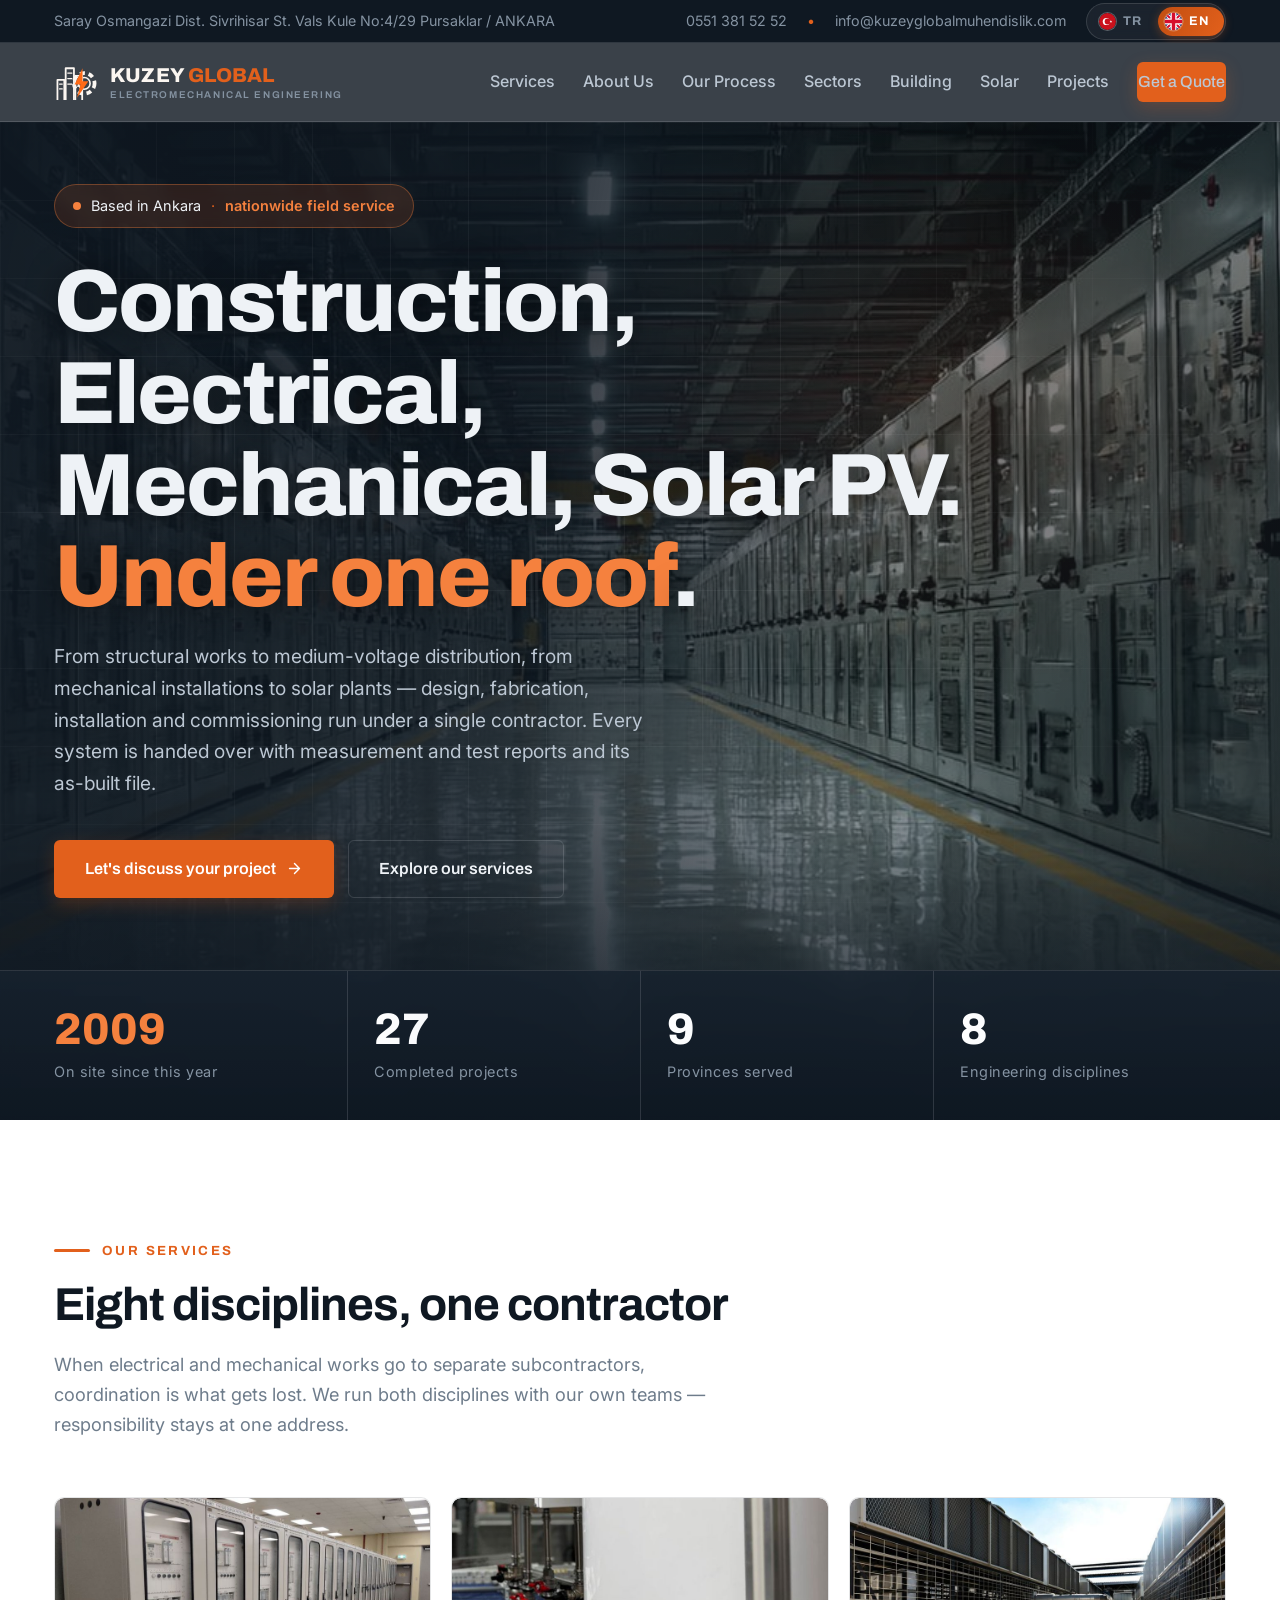
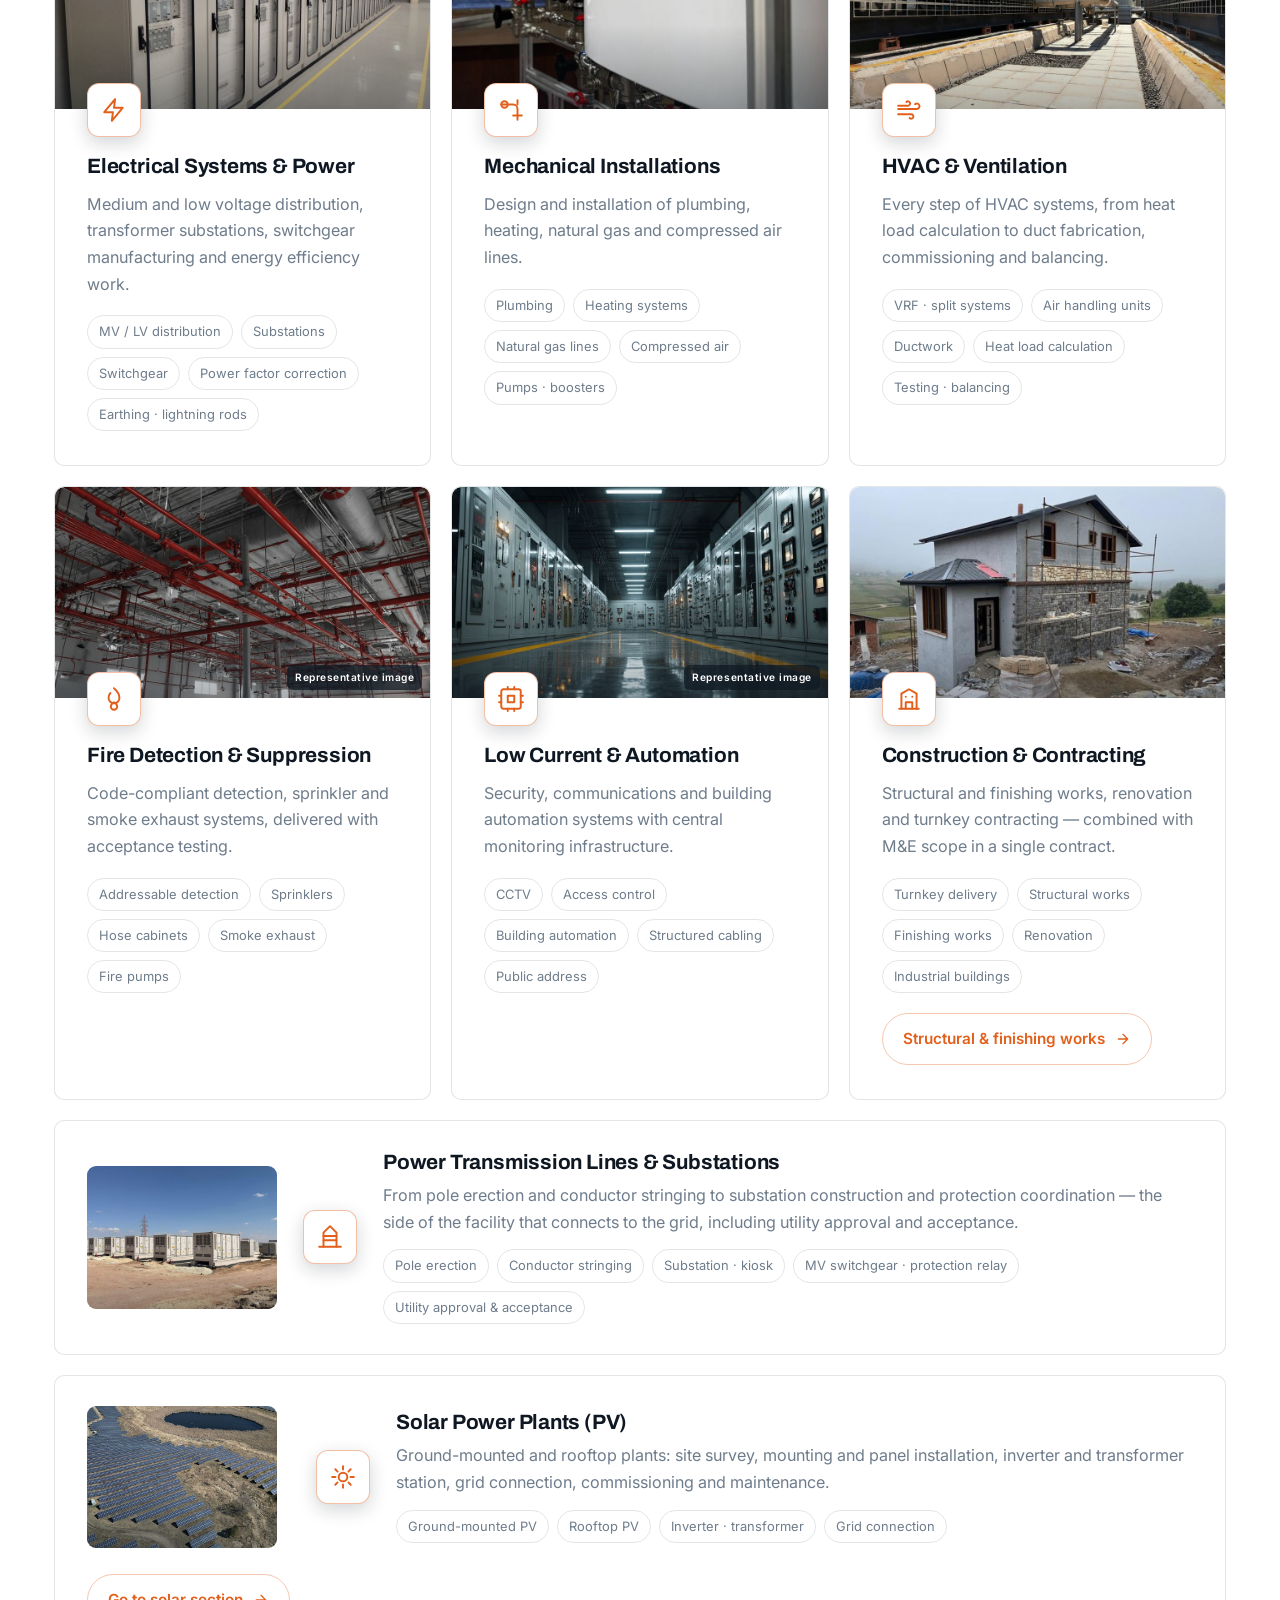
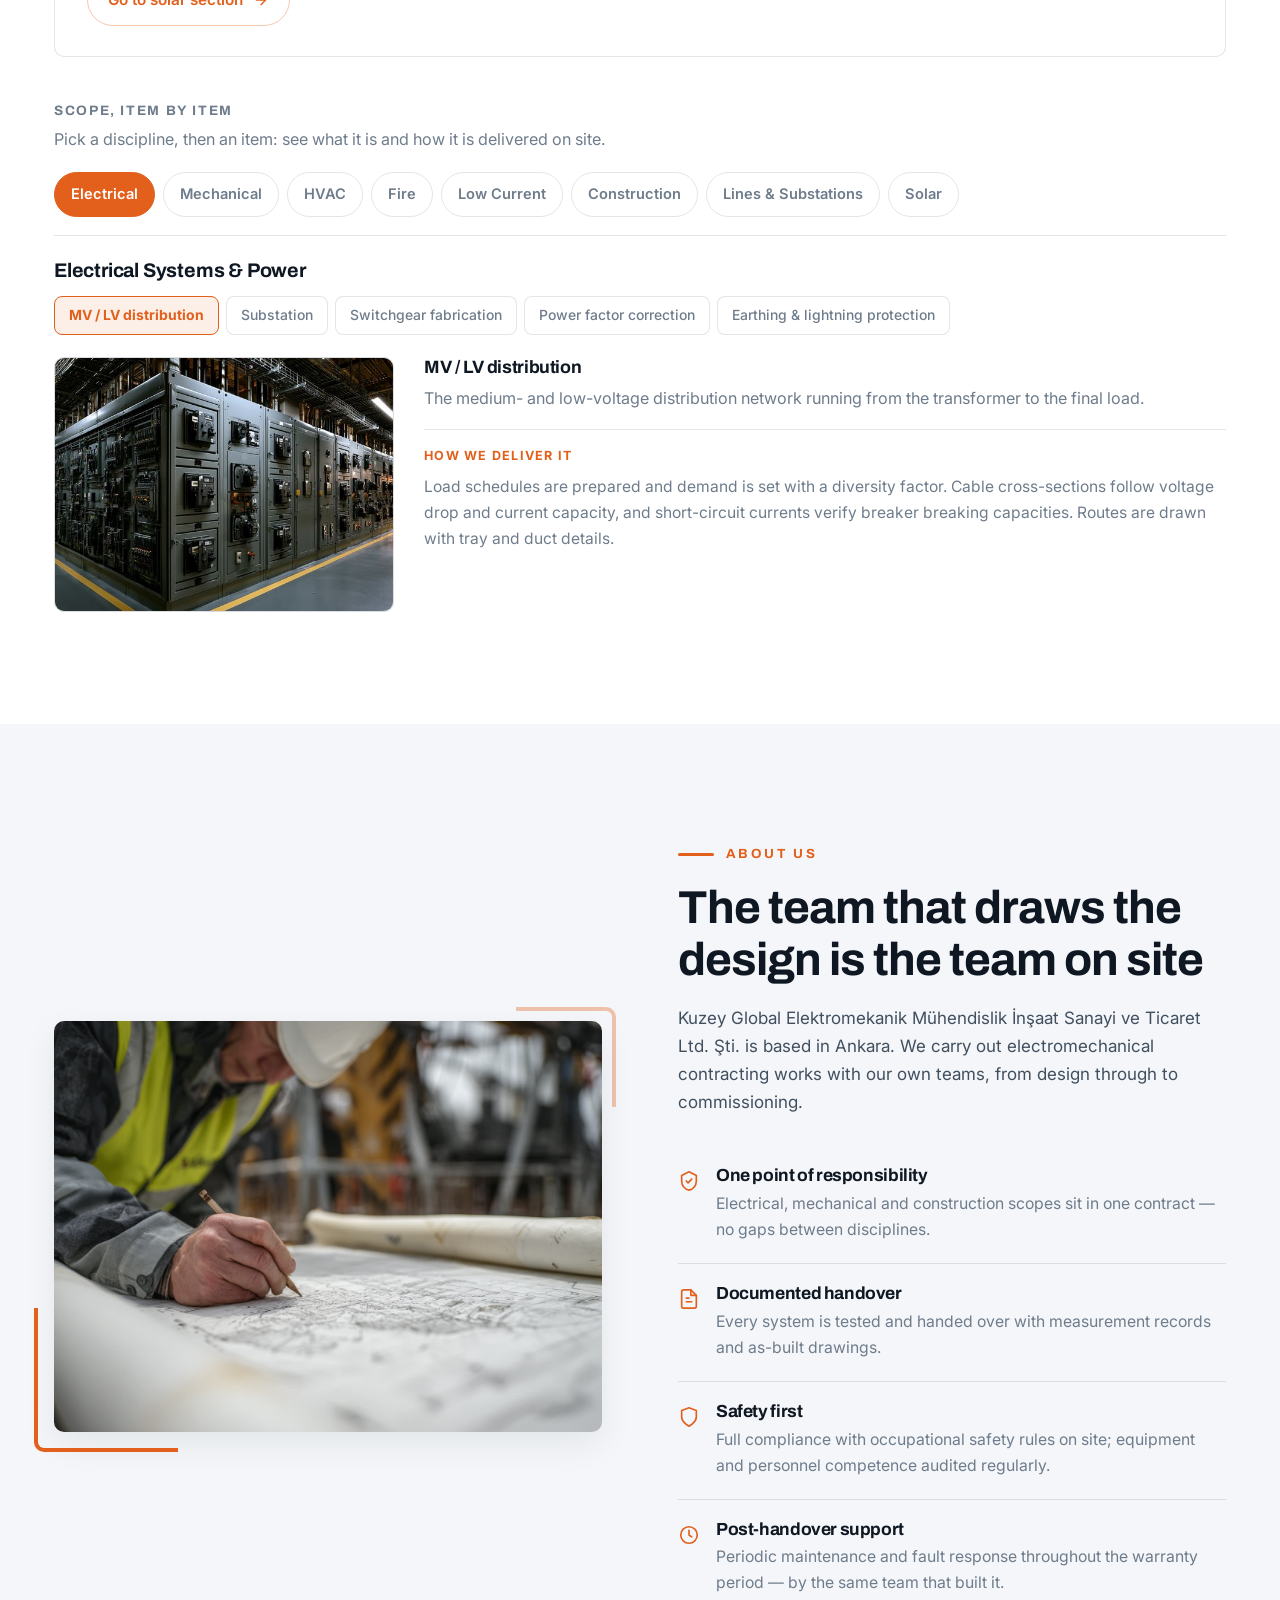
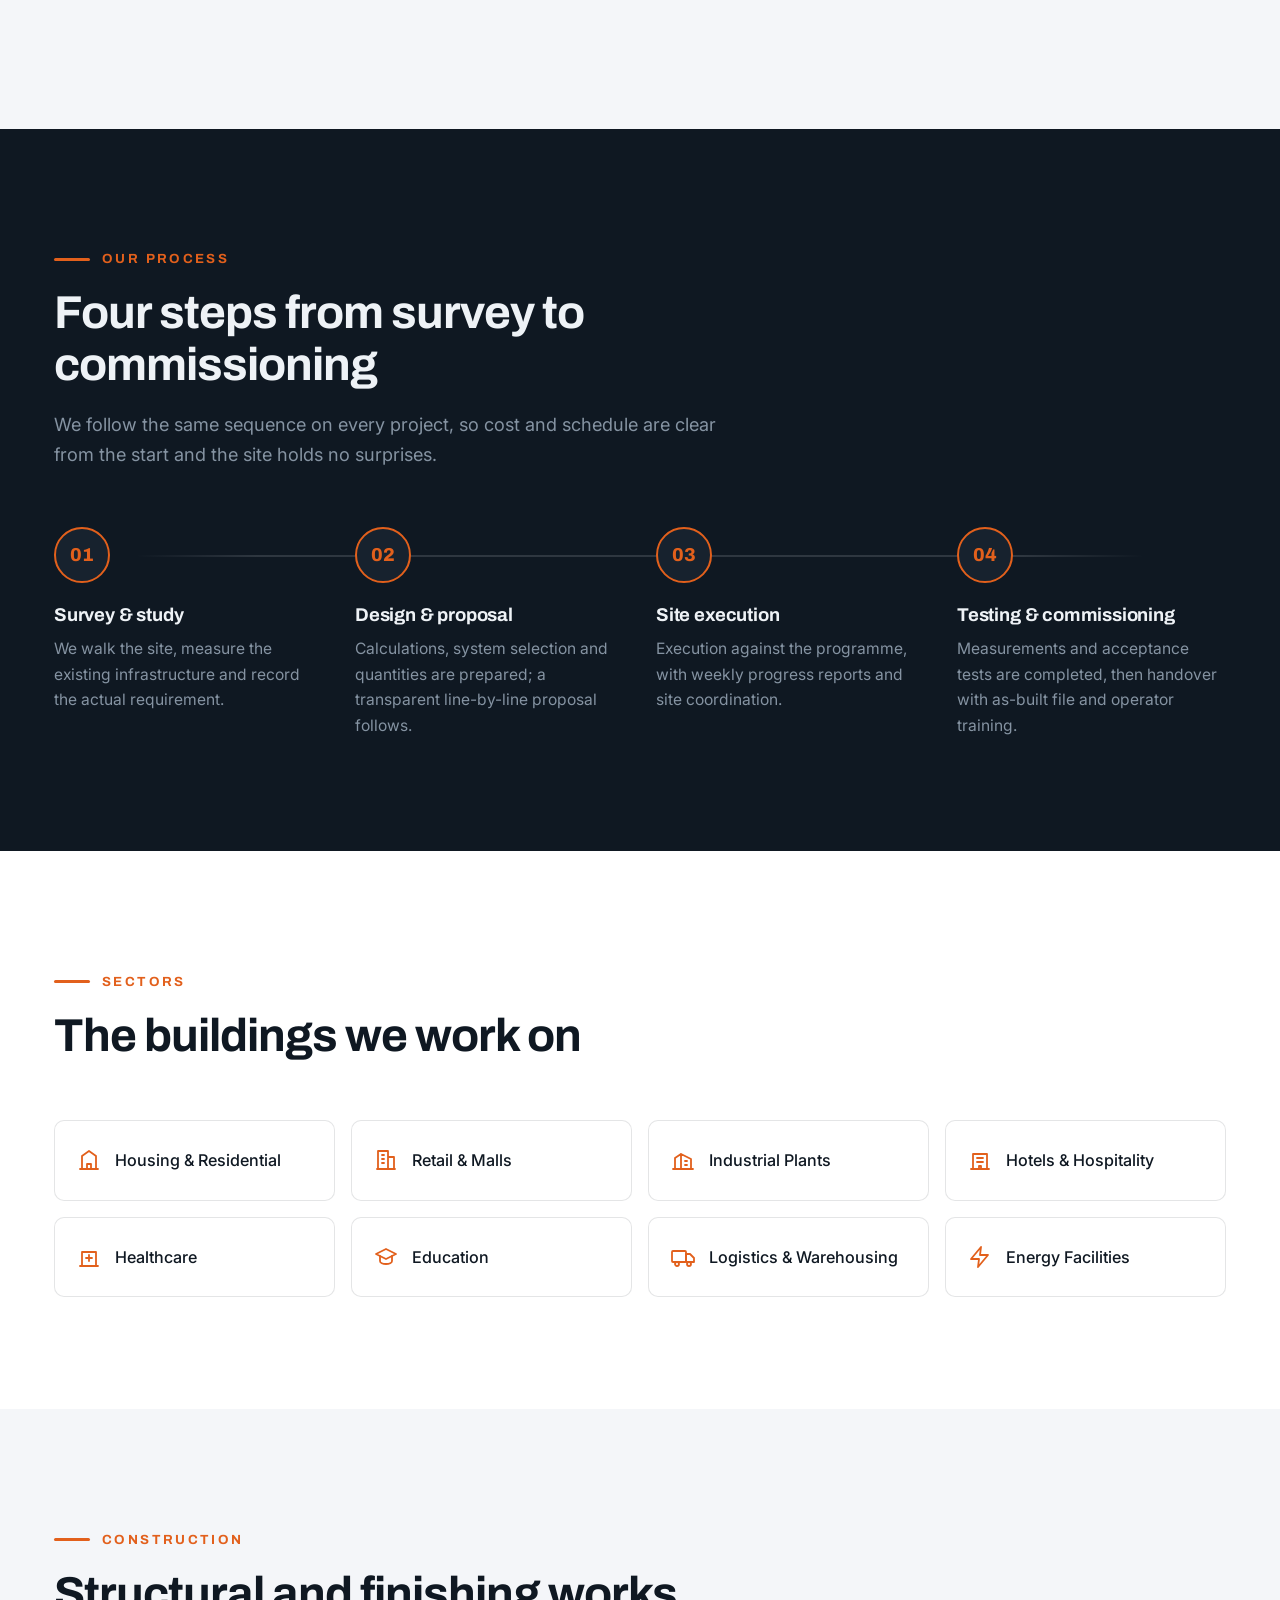
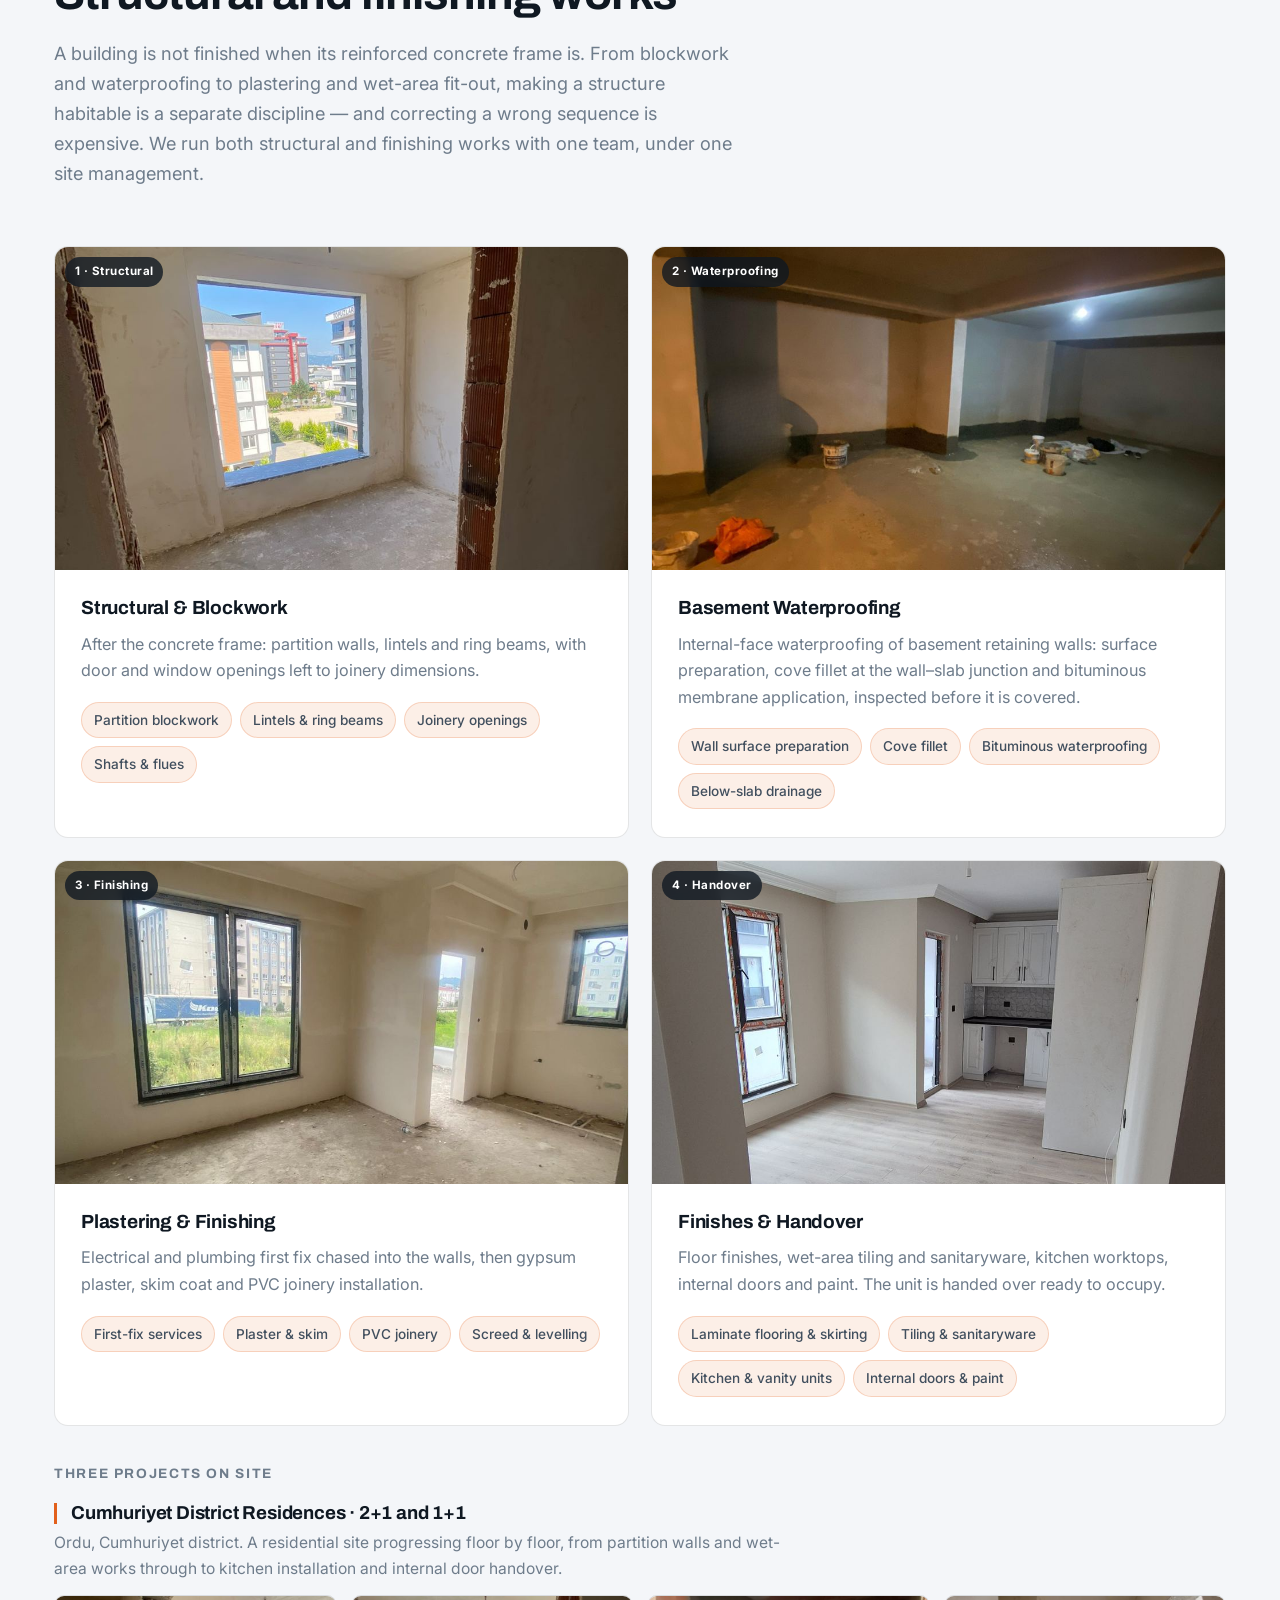
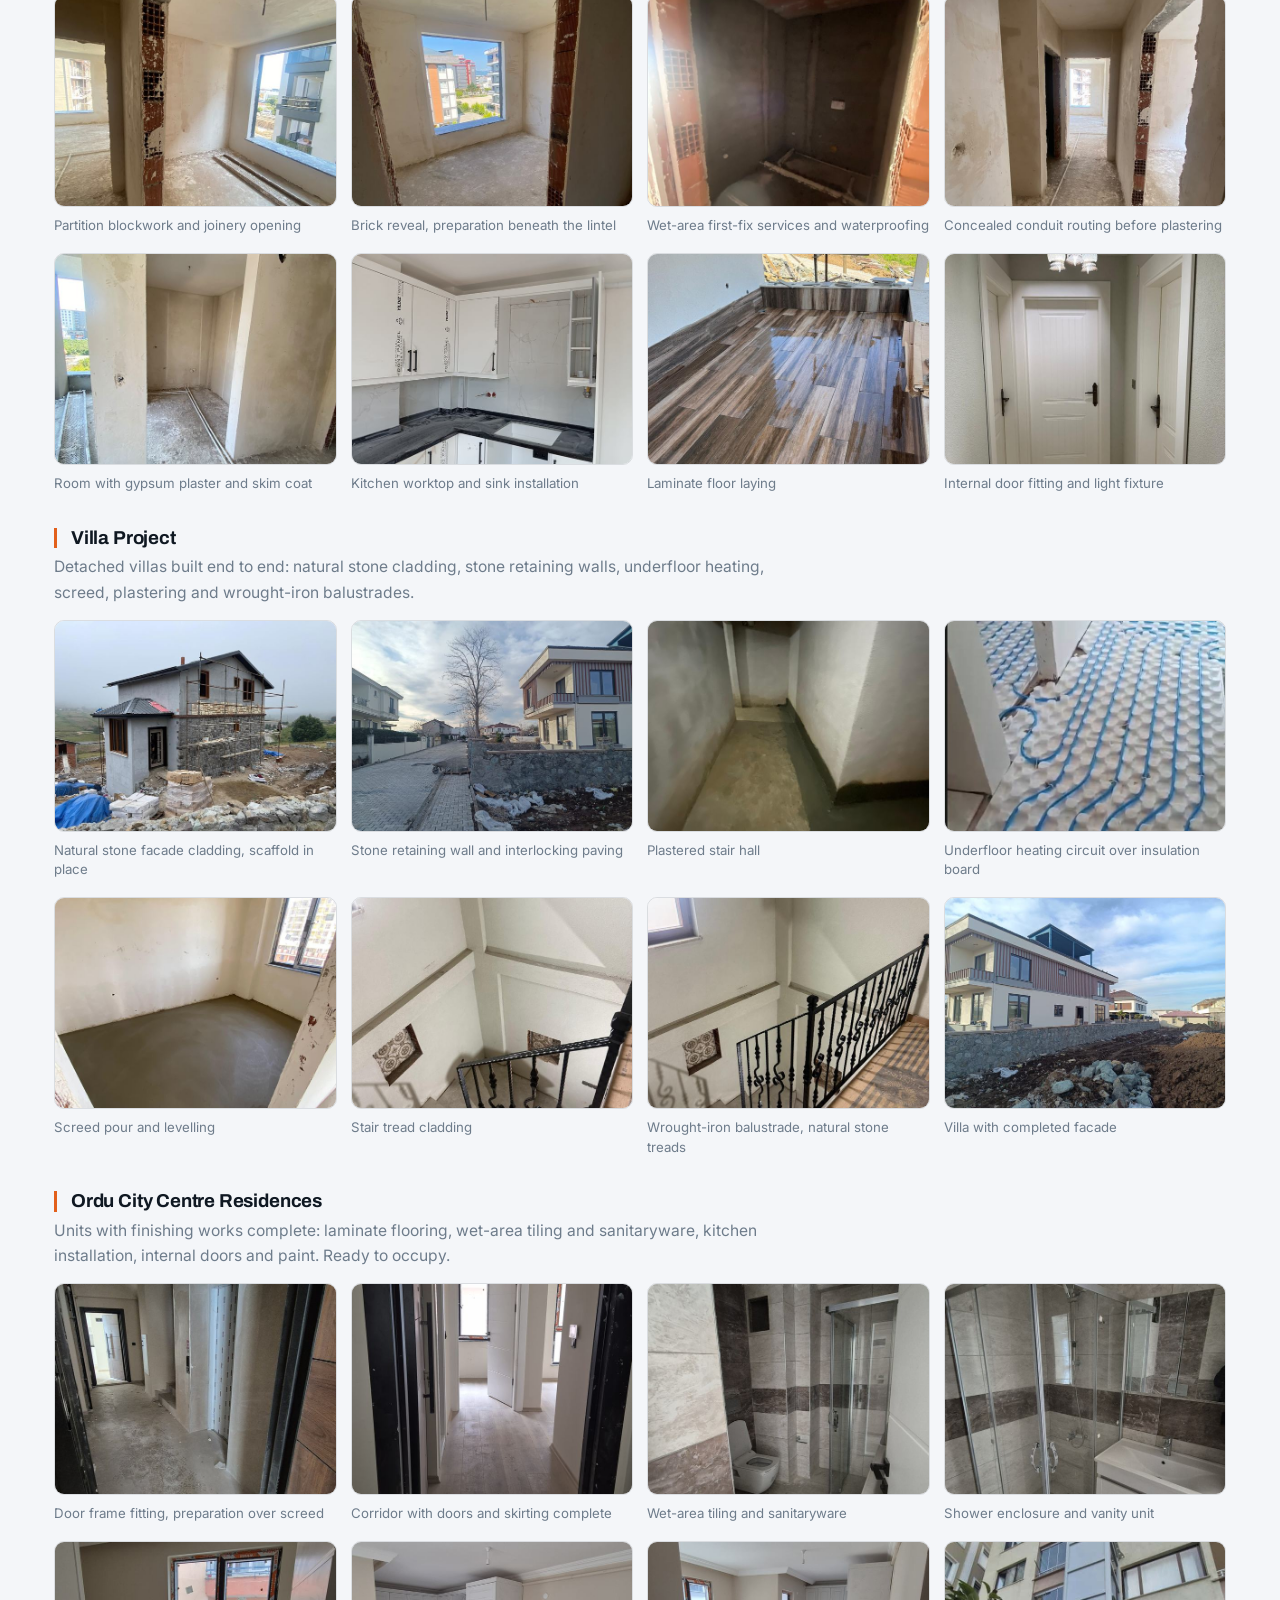
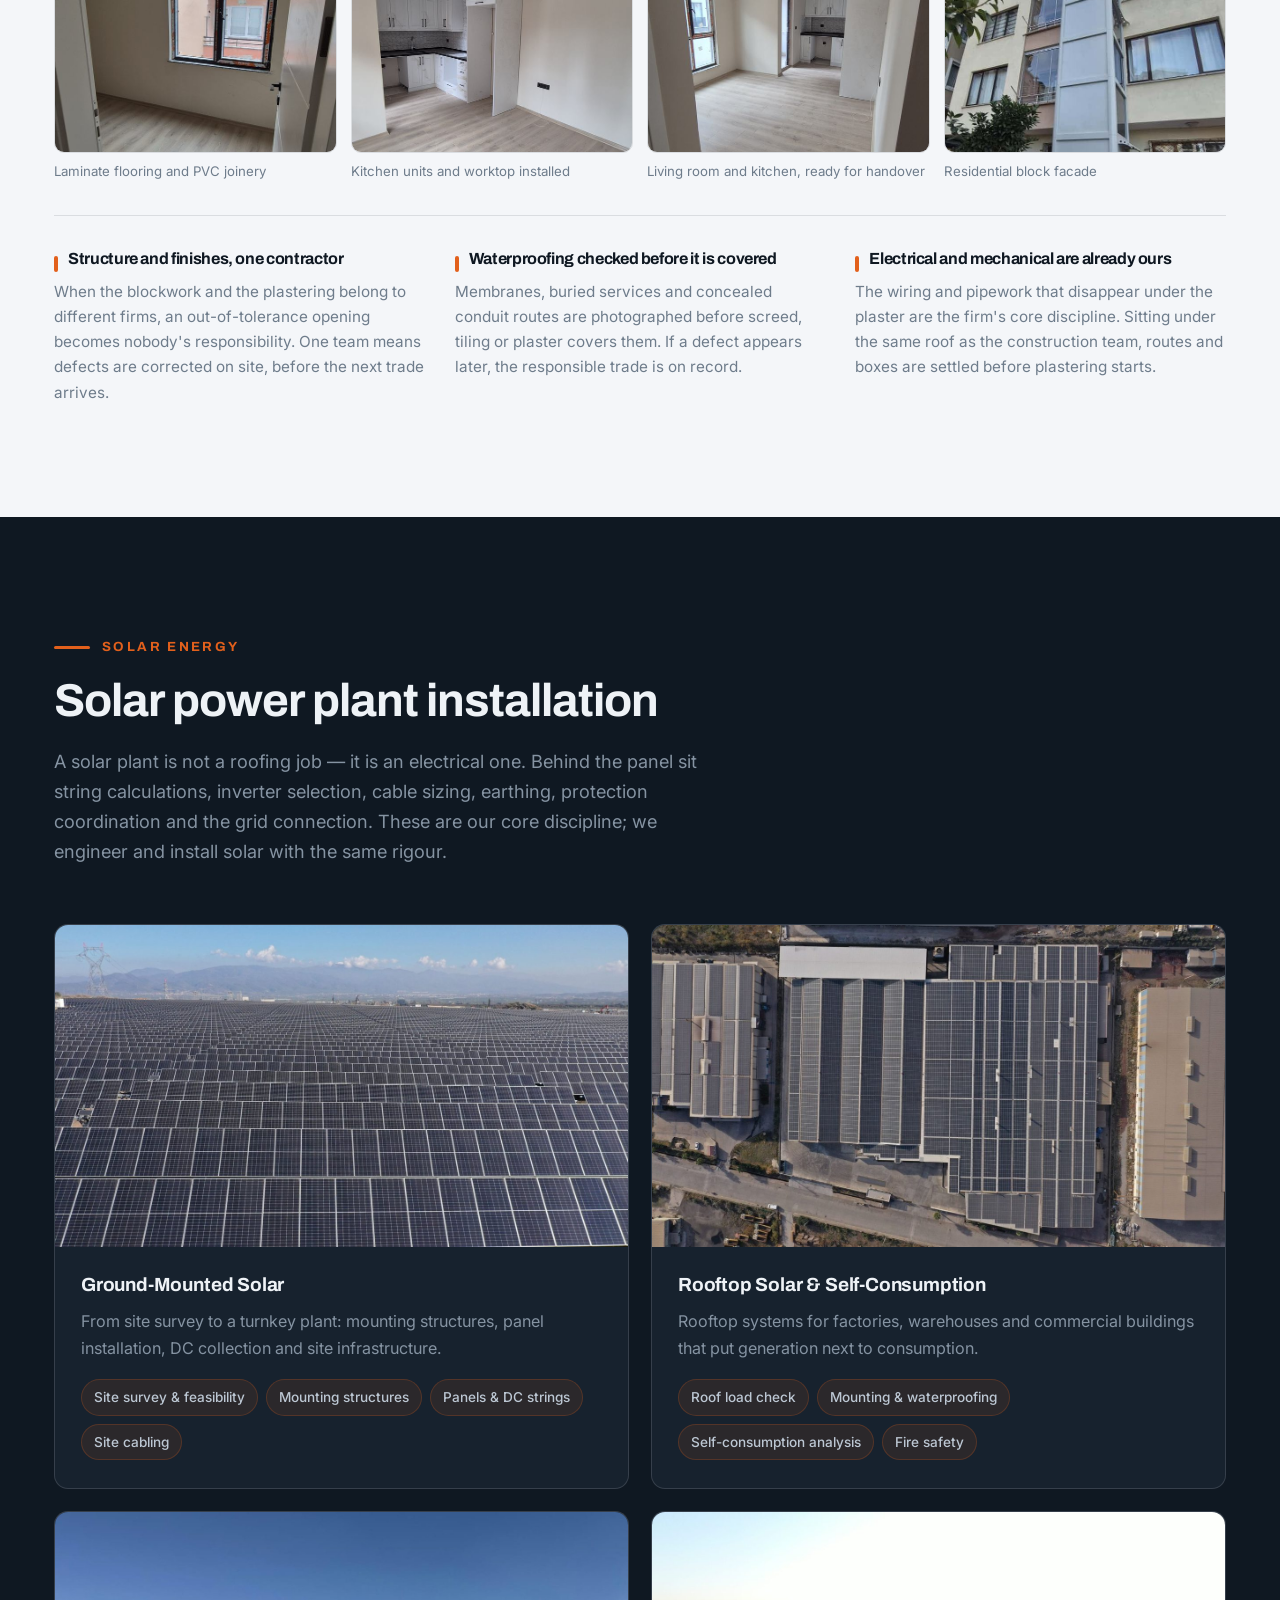
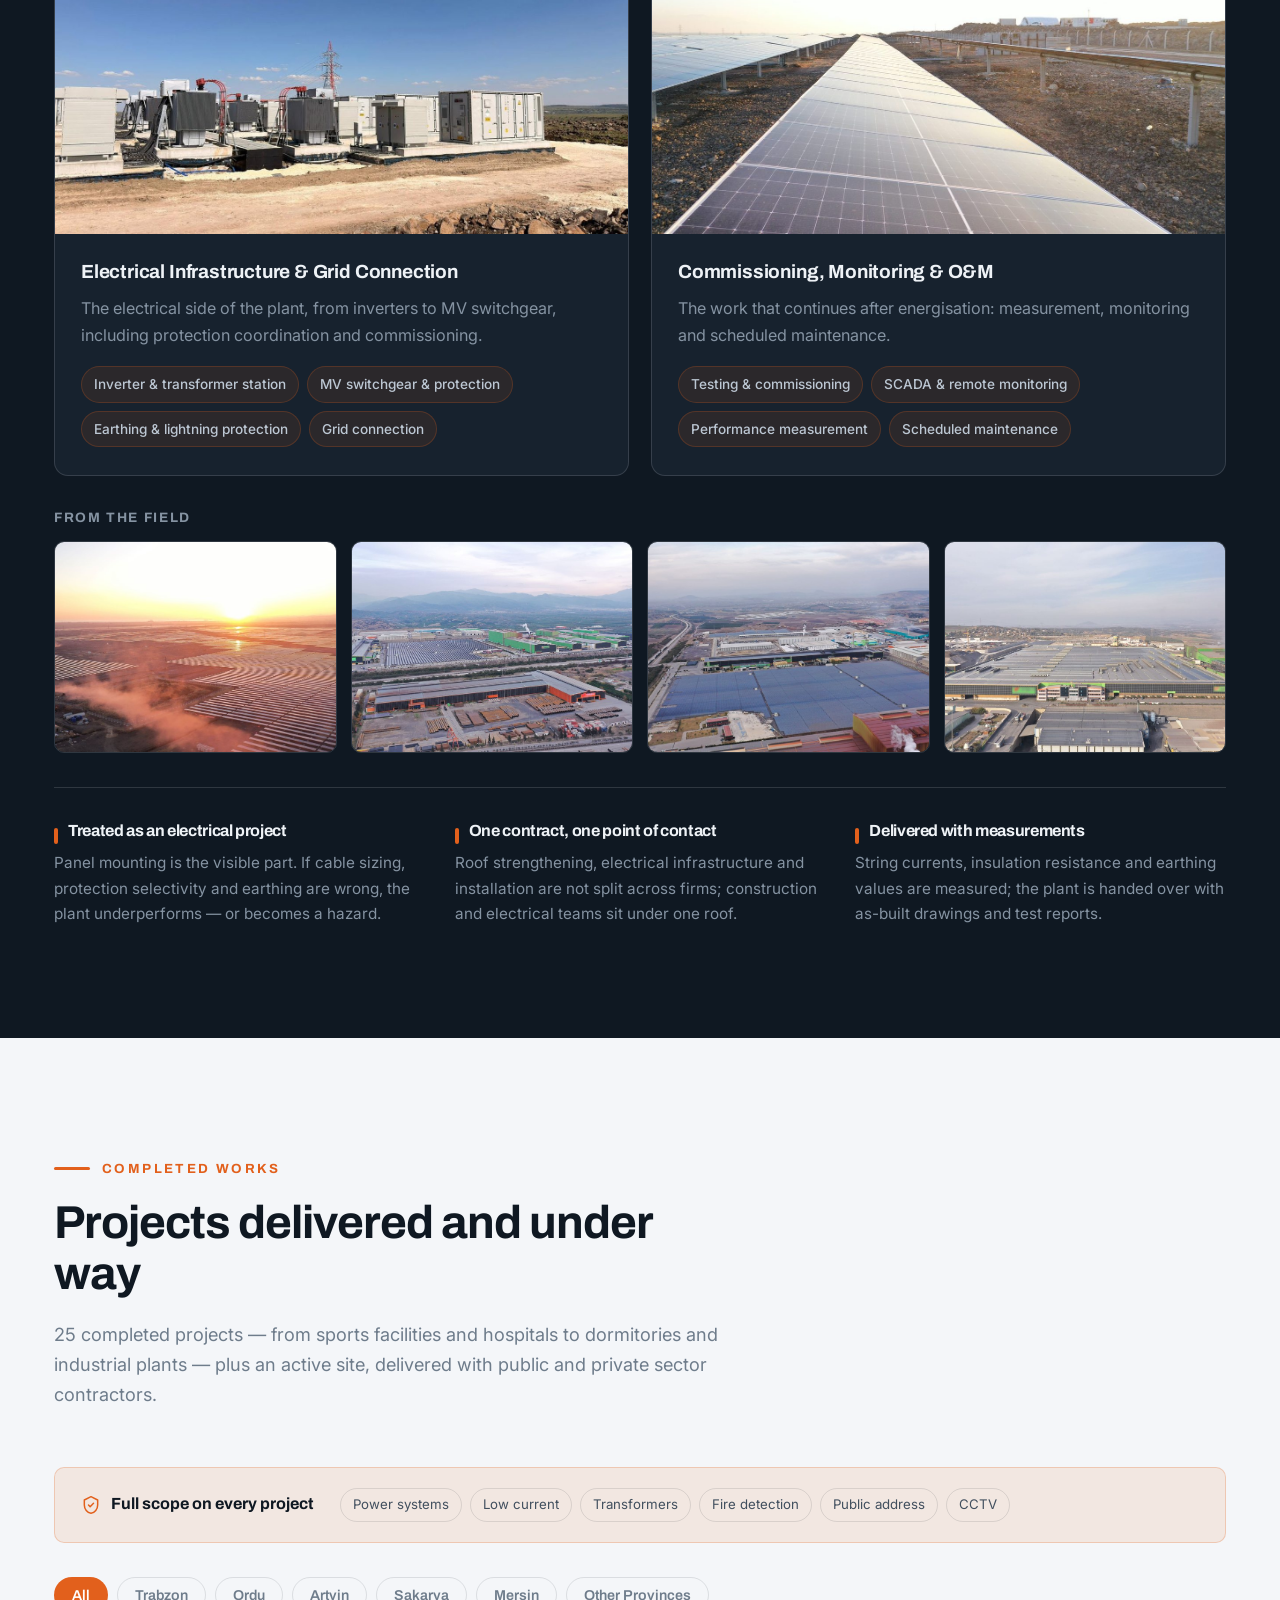
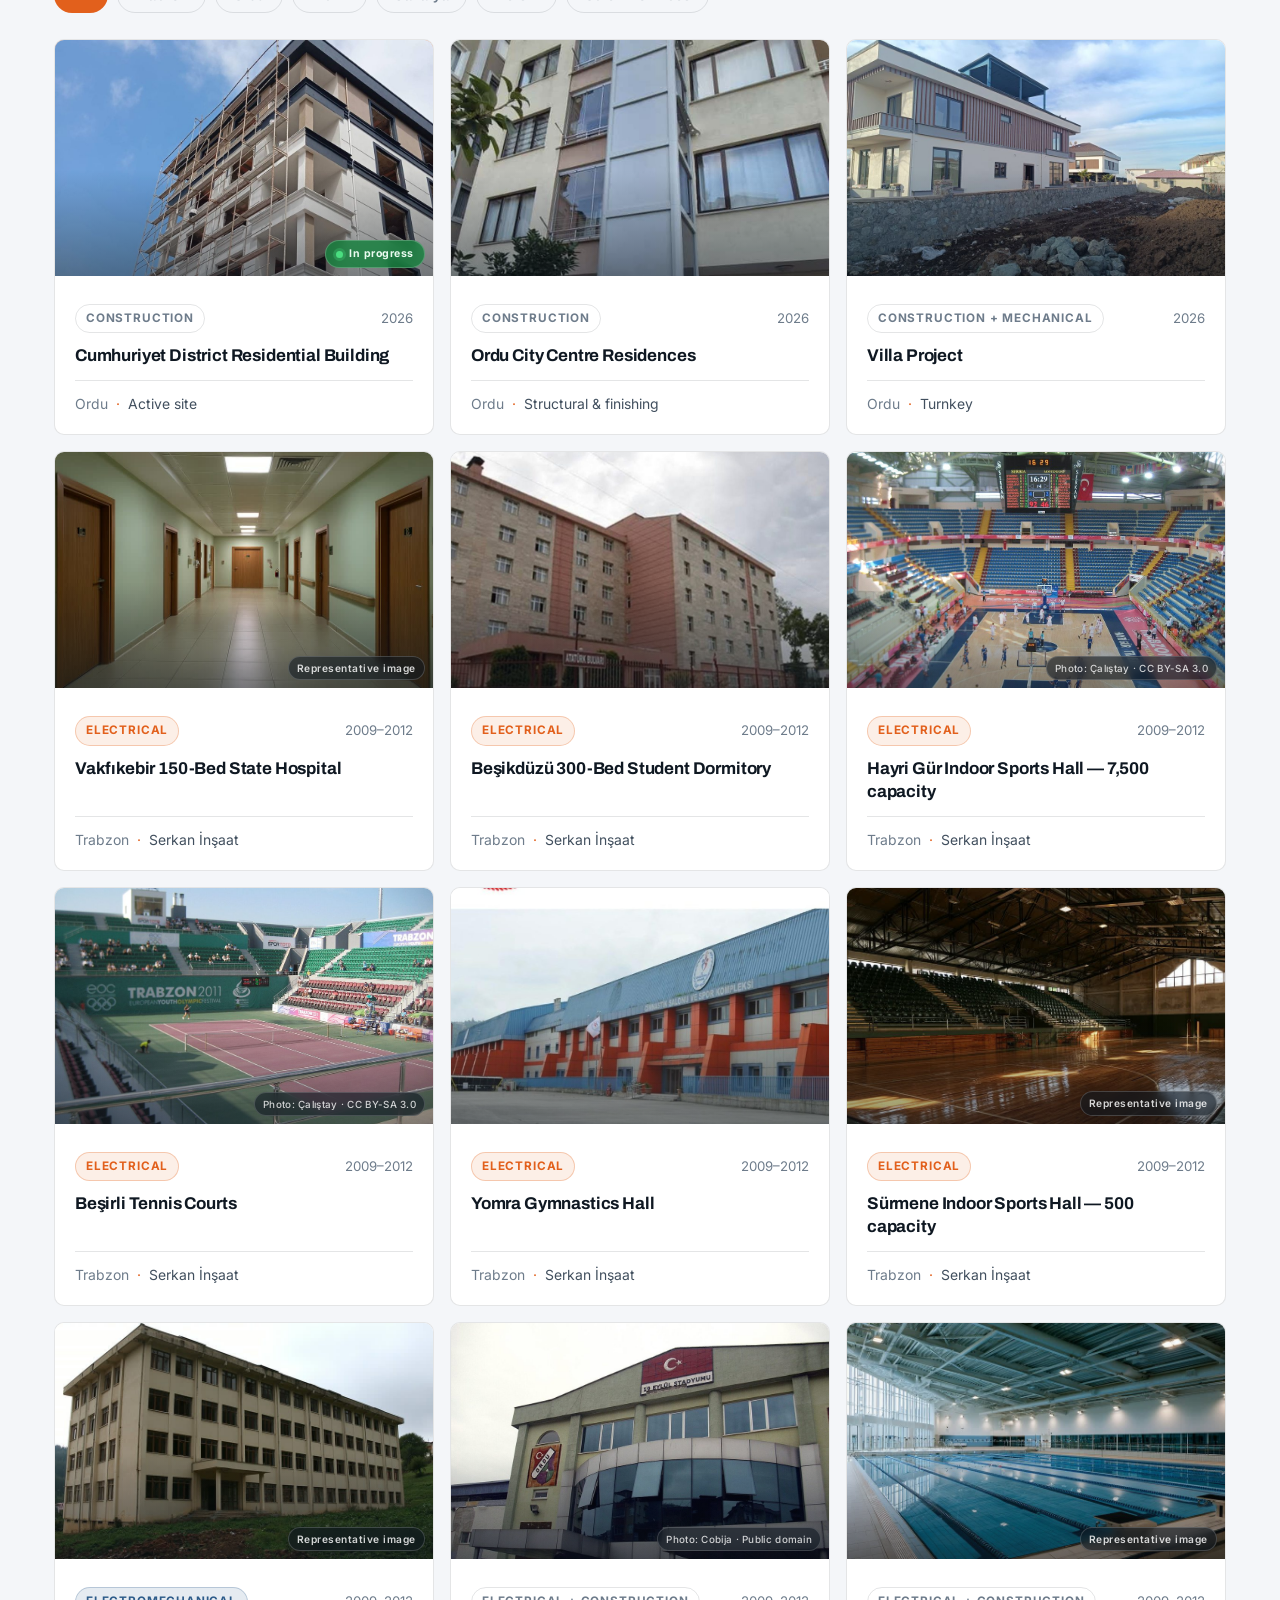
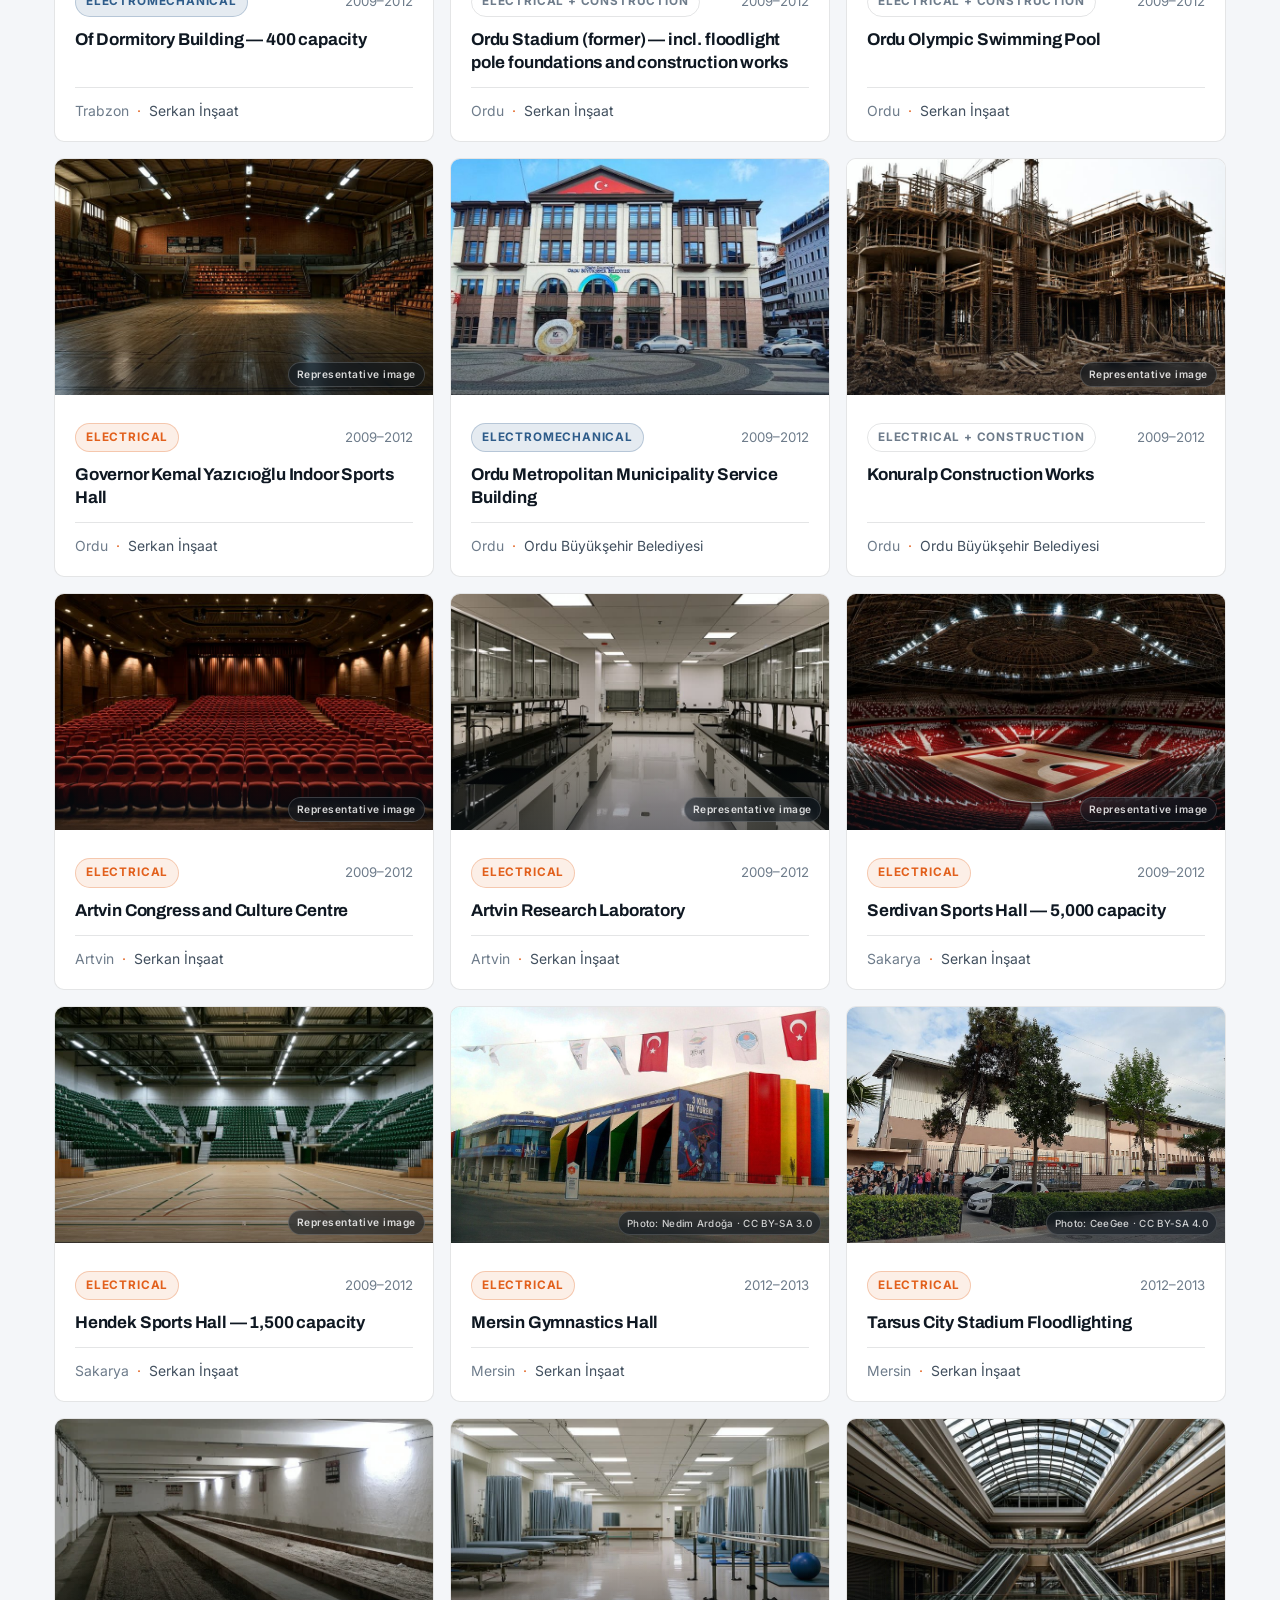
==== index.html @ 7e8cb368 "Yayin guncellemesi: 39 kalemin 39'u kendi gorseline kavustu (10 kare Midjourney'den)" ====
<!DOCTYPE html>
<html lang="tr">
<head>
<meta charset="UTF-8">
<meta name="viewport" content="width=device-width, initial-scale=1">
<title>Kuzey Global Elektromekanik Mühendislik | Ankara Elektrik, Mekanik, İnşaat ve GES</title>
<meta name="description" content="Ankara merkezli elektromekanik taahhüt: elektrik tesisatı, mekanik tesisat, iklimlendirme (HVAC), yangın algılama ve söndürme, zayıf akım otomasyonu, güneş enerji santrali (GES) ve inşaat işleri. Projeden devreye almaya tek elden çözüm.">
<meta name="keywords" content="elektromekanik taahhüt, elektrik tesisatı Ankara, mekanik tesisat, HVAC, iklimlendirme, yangın algılama, sprinkler, zayıf akım, bina otomasyonu, trafo merkezi, pano imalatı, inşaat taahhüt, GES, güneş enerji santrali, çatı GES, solar enerji, Pursaklar">
<meta name="author" content="Kuzey Global Elektromekanik Mühendislik İnşaat San. ve Tic. Ltd. Şti.">
<meta name="robots" content="index, follow, max-image-preview:large">
<meta name="theme-color" content="#FF6A16">
<link rel="canonical" href="https://www.kuzeyglobalmuhendislik.com/">

<!-- Sosyal medyada paylasilinca gorunecek onizleme (WhatsApp, LinkedIn, Facebook) -->
<meta property="og:type" content="website">
<meta property="og:locale" content="tr_TR">
<meta property="og:locale:alternate" content="en_US">
<meta property="og:site_name" content="Kuzey Global Elektromekanik Mühendislik">
<meta property="og:url" content="https://www.kuzeyglobalmuhendislik.com/">
<meta property="og:title" content="Kuzey Global Elektromekanik Mühendislik | Ankara">
<meta property="og:description" content="Elektrik, mekanik tesisat, iklimlendirme, yangın, otomasyon ve güneş enerji santrali işlerini tek elden projelendirip sahada uçtan uca uyguluyoruz. Ankara merkezli, Türkiye geneli saha hizmeti.">
<meta property="og:image" content="https://www.kuzeyglobalmuhendislik.com/assets/gorseller/vitrin-pano.jpg">
<meta property="og:image:width" content="1200">
<meta property="og:image:height" content="675">
<meta property="og:image:alt" content="Kuzey Global — elektrik dağıtım ve koruma panoları">

<meta name="twitter:card" content="summary_large_image">
<meta name="twitter:title" content="Kuzey Global Elektromekanik Mühendislik | Ankara">
<meta name="twitter:description" content="Elektrik, mekanik tesisat, iklimlendirme, yangın, otomasyon ve GES işlerinde uçtan uca taahhüt. Ankara merkezli.">
<meta name="twitter:image" content="https://www.kuzeyglobalmuhendislik.com/assets/gorseller/vitrin-pano.jpg">

<link rel="icon" href="assets/favicon.svg" type="image/svg+xml">
<!-- SVG favicon okumayan tarayicilar ve paylasim onizlemeleri /favicon.ico ister -->
<link rel="icon" href="favicon.ico" sizes="any">
<link rel="apple-touch-icon" href="assets/apple-touch-icon.png">
<link rel="preconnect" href="https://fonts.googleapis.com">
<link rel="preconnect" href="https://fonts.gstatic.com" crossorigin>
<link href="https://fonts.googleapis.com/css2?family=Archivo:wght@500;600;700;800&family=Inter:wght@400;500;600&display=swap" rel="stylesheet">
<link rel="stylesheet" href="css/stil.css?s=18">

<!-- Yapisal veri: Google'a firmayi, adresi, hizmetleri makine okunur bicimde anlatir.
     Arama sonucunda zengin gorunum ve Haritalar eslesmesi icin gerekli. -->
<script type="application/ld+json">
{
  "@context": "https://schema.org",
  "@type": "GeneralContractor",
  "@id": "https://www.kuzeyglobalmuhendislik.com/#kurulus",
  "name": "Kuzey Global Elektromekanik Mühendislik İnşaat Sanayi ve Ticaret Limited Şirketi",
  "alternateName": "Kuzey Global",
  "url": "https://www.kuzeyglobalmuhendislik.com/",
  "image": "https://www.kuzeyglobalmuhendislik.com/assets/gorseller/vitrin-pano.jpg",
  "description": "Elektrik tesisatı, mekanik tesisat, iklimlendirme, yangın algılama ve söndürme, zayıf akım otomasyonu, güneş enerji santrali (GES) ve inşaat taahhüt işlerinde uçtan uca mühendislik hizmeti.",
  "email": "info@kuzeyglobalmuhendislik.com",
  "telephone": "+90-551-381-52-52",
  "address": {
    "@type": "PostalAddress",
    "streetAddress": "Saray Osmangazi Mah. Sivrihisar Cad. Vals Kule No: 4/29",
    "addressLocality": "Pursaklar",
    "addressRegion": "Ankara",
    "postalCode": "06145",
    "addressCountry": "TR"
  },
  "areaServed": { "@type": "Country", "name": "Türkiye" },
  "knowsLanguage": ["tr", "en"],
  "openingHoursSpecification": [
    {
      "@type": "OpeningHoursSpecification",
      "dayOfWeek": ["Monday", "Tuesday", "Wednesday", "Thursday", "Friday"],
      "opens": "08:30", "closes": "18:00"
    },
    {
      "@type": "OpeningHoursSpecification",
      "dayOfWeek": "Saturday",
      "opens": "09:00", "closes": "14:00"
    }
  ],
  "hasOfferCatalog": {
    "@type": "OfferCatalog",
    "name": "Hizmetler",
    "itemListElement": [
      { "@type": "Offer", "itemOffered": { "@type": "Service", "name": "Elektrik Tesisatı ve Enerji", "description": "Orta ve alçak gerilim dağıtım, trafo merkezleri, pano imalatı, kompanzasyon, topraklama ve paratoner." } },
      { "@type": "Offer", "itemOffered": { "@type": "Service", "name": "Mekanik Tesisat", "description": "Sıhhi tesisat, ısıtma sistemleri, doğalgaz hattı, basınçlı hava, pompa ve hidrofor." } },
      { "@type": "Offer", "itemOffered": { "@type": "Service", "name": "İklimlendirme ve Havalandırma", "description": "VRF ve split sistemler, klima santrali, kanal imalatı, ısı yükü hesabı, test ve balanslama." } },
      { "@type": "Offer", "itemOffered": { "@type": "Service", "name": "Yangın Algılama ve Söndürme", "description": "Adresli algılama, sprinkler, yangın dolabı, duman tahliye ve yangın pompası." } },
      { "@type": "Offer", "itemOffered": { "@type": "Service", "name": "Zayıf Akım ve Otomasyon", "description": "CCTV, geçiş kontrol, bina otomasyonu, yapısal kablolama ve seslendirme." } },
      { "@type": "Offer", "itemOffered": { "@type": "Service", "name": "İnşaat ve Taahhüt", "description": "Anahtar teslim taahhüt, kaba ve ince yapı, tadilat ve endüstriyel yapı." } },
      { "@type": "Offer", "itemOffered": { "@type": "Service", "name": "Enerji Nakil Hattı ve Trafo Merkezi", "description": "ENH direk montajı, iletken çekimi, trafo merkezi ve köşk kurulumu, OG hücre ve koruma rölesi, enerji müsaadesi ve kabul işlemleri." } },
      { "@type": "Offer", "itemOffered": { "@type": "Service", "name": "Güneş Enerji Santrali (GES)", "description": "Arazi ve çatı tipi güneş enerji santrali: saha etüdü, konstrüksiyon ve panel montajı, inverter ve trafo istasyonu, OG hücre, şebeke bağlantısı, devreye alma ve bakım." } }
    ]
  }
}
</script>
</head>
<body>

<!-- ===== LOGO: kartvizitten SVG olarak yeniden cizildi ===== -->
<svg width="0" height="0" style="position:absolute" aria-hidden="true">
  <symbol id="marka-logo" viewBox="0 0 64 64">
    <g fill="none" stroke="currentColor" stroke-width="2.6" stroke-linejoin="round">
      <path d="M5 58V29h10v29"/>
      <path d="M17 58V12h12v46"/>
      <path d="M31 58V23h10v35"/>
      <path d="M8 35h4M8 42h4M20 19h6M20 27h6M20 35h6M34 30h4M34 38h4" stroke-width="1.8" stroke-linecap="round"/>
    </g>
    <g fill="none" stroke="currentColor" stroke-linecap="butt">
      <circle cx="44" cy="34" r="15" stroke-width="5.5" stroke-dasharray="7.2 5.6"/>
      <circle cx="44" cy="34" r="8.5" stroke-width="2.4"/>
    </g>
    <path d="M41.5 12 L30 35.5 h8.5 L33.5 55 L50 31 h-8.5 Z" fill="#FF6A16"/>
  </symbol>
</svg>

<!-- ===== UST SERIT ===== -->
<div class="ust-serit">
  <div class="kenar">
    <span class="ust-serit-adres"
          data-tr="Saray Osmangazi Mah. Sivrihisar Cad. Vals Kule No:4/29 Pursaklar / ANKARA"
          data-en="Saray Osmangazi Dist. Sivrihisar St. Vals Kule No:4/29 Pursaklar / ANKARA">
      Saray Osmangazi Mah. Sivrihisar Cad. Vals Kule No:4/29 Pursaklar / ANKARA
    </span>
    <div class="ust-serit-sag">
      <a href="tel:+905513815252">0551 381 52 52</a>
      <span class="nokta">•</span>
      <a href="mailto:info@kuzeyglobalmuhendislik.com">info@kuzeyglobalmuhendislik.com</a>
      <!-- Dil secici: bayraklar SVG olarak gomulu (dis dosya yok),
           arkadaki gosterge secime gore kayar. -->
      <div class="dil" role="group" aria-label="Dil / Language">
        <span class="dil-gosterge" aria-hidden="true"></span>

        <button type="button" data-dil="tr" class="etkin" aria-label="Türkçe" title="Türkçe">
          <svg class="bayrak" viewBox="0 0 24 24" aria-hidden="true">
            <circle cx="12" cy="12" r="12" fill="#E30A17"/>
            <circle cx="10.4" cy="12" r="5.1" fill="#fff"/>
            <circle cx="12.1" cy="12" r="4.1" fill="#E30A17"/>
            <polygon fill="#fff" points="16.8,10 17.98,13.62 14.9,11.38 18.7,11.38 15.62,13.62"/>
          </svg>
          <span>TR</span>
        </button>

        <button type="button" data-dil="en" aria-label="English" title="English">
          <svg class="bayrak" viewBox="0 0 24 24" aria-hidden="true">
            <defs><clipPath id="dilBayrakEn"><circle cx="12" cy="12" r="12"/></clipPath></defs>
            <g clip-path="url(#dilBayrakEn)">
              <rect width="24" height="24" fill="#012169"/>
              <path d="M0 0 24 24M24 0 0 24" stroke="#fff" stroke-width="5"/>
              <path d="M0 0 24 24M24 0 0 24" stroke="#C8102E" stroke-width="2.6"/>
              <path d="M12 0V24M0 12H24" stroke="#fff" stroke-width="8"/>
              <path d="M12 0V24M0 12H24" stroke="#C8102E" stroke-width="4.6"/>
            </g>
          </svg>
          <span>EN</span>
        </button>
      </div>
    </div>
  </div>
</div>

<!-- ===== BASLIK ===== -->
<header class="baslik" id="baslik">
  <div class="kenar">
    <a href="#" class="logo" aria-label="Kuzey Global">
      <svg style="color:#FBF6F1"><use href="#marka-logo"></use></svg>
      <span class="logo-yazi">
        <span class="logo-ad">KUZEY <span>GLOBAL</span></span>
        <span class="logo-alt" data-tr="ELEKTROMEKANİK MÜHENDİSLİK" data-en="ELECTROMECHANICAL ENGINEERING">ELEKTROMEKANİK MÜHENDİSLİK</span>
      </span>
    </a>

    <nav class="menu" id="menu">
      <a href="#hizmetler"  data-tr="Hizmetler"      data-en="Services">Hizmetler</a>
      <a href="#hakkimizda" data-tr="Hakkımızda"     data-en="About Us">Hakkımızda</a>
      <a href="#surec"      data-tr="Çalışma Süreci" data-en="Our Process">Çalışma Süreci</a>
      <a href="#sektorler"  data-tr="Sektörler"      data-en="Sectors">Sektörler</a>
      <a href="#yapi"       data-tr="İnşaat"         data-en="Building">İnşaat</a>
      <a href="#ges"        data-tr="GES"            data-en="Solar">GES</a>
      <a href="#projeler"   data-tr="Projeler"       data-en="Projects">Projeler</a>
      <a href="#iletisim" class="dugme dugme-dolu" data-tr="Teklif Alın" data-en="Get a Quote">Teklif Alın</a>
    </nav>

    <button class="menu-dugme" id="menuDugme" aria-label="Menü" aria-expanded="false">
      <span></span><span></span><span></span>
    </button>
  </div>
</header>

<!-- ===== VITRIN ===== -->
<section class="vitrin">
  <div class="vitrin-fon"></div>
  <div class="vitrin-perde"></div>
  <div class="vitrin-izgara"></div>

  <div class="kenar">
    <div class="vitrin-ic">
      <span class="vitrin-rozet">
        <span class="nabiz"></span>
        <span data-tr="Ankara merkezli" data-en="Based in Ankara">Ankara merkezli</span><span class="rozet-ayrac" aria-hidden="true">·</span>
        <b data-tr="Türkiye geneli saha hizmeti" data-en="nationwide field service">Türkiye geneli saha hizmeti</b>
      </span>

      <h1 data-tr="İnşaat, Elektrik, Mekanik, GES.&lt;br&gt;&lt;em&gt;Tek çatı&lt;/em&gt; altında."
          data-en="Construction, Electrical, Mechanical, Solar PV.&lt;br&gt;&lt;em&gt;Under one roof&lt;/em&gt;.">
        İnşaat, Elektrik, Mekanik, GES.<br><em>Tek çatı</em> altında.
      </h1>

      <p class="vitrin-metin"
         data-tr="Kaba yapıdan orta gerilim dağıtımına, mekanik tesisattan güneş enerji santraline kadar; projelendirme, imalat, montaj ve devreye alma tek yüklenici sorumluluğunda yürür. Her sistem ölçüm ve test raporlarıyla, as-built dosyası eşliğinde teslim edilir."
         data-en="From structural works to medium-voltage distribution, from mechanical installations to solar plants — design, fabrication, installation and commissioning run under a single contractor. Every system is handed over with measurement and test reports and its as-built file.">
        Kaba yapıdan orta gerilim dağıtımına, mekanik tesisattan güneş enerji santraline kadar; projelendirme, imalat, montaj ve devreye alma tek yüklenici sorumluluğunda yürür. Her sistem ölçüm ve test raporlarıyla, as-built dosyası eşliğinde teslim edilir.
      </p>

      <div class="vitrin-dugmeler">
        <a href="#iletisim" class="dugme dugme-dolu">
          <span data-tr="Projenizi konuşalım" data-en="Let's discuss your project">Projenizi konuşalım</span>
          <svg viewBox="0 0 24 24" fill="none" stroke="currentColor" stroke-width="2" stroke-linecap="round" stroke-linejoin="round"><path d="M5 12h14M12 5l7 7-7 7"/></svg>
        </a>
        <a href="#hizmetler" class="dugme dugme-bos" data-tr="Hizmetlerimizi inceleyin" data-en="Explore our services">Hizmetlerimizi inceleyin</a>
      </div>
    </div>
  </div>

  <!-- Rakamlar Tamamlanan Isler listesinden turetilir; liste degisince
       arac/rakam_duzelt.py ile yeniden hesaplanir. -->
  <div class="rakamlar">
    <div class="kenar">
      <div class="rakamlar-ic">
        <div class="rakam">
          <!-- Sabit yil: sayac 0'dan 2009'a saymaz, garip durur. -->
          <div class="rakam-sayi rakam-yil">2009</div>
          <div class="rakam-ad" data-tr="Bu yıldan beri sahada" data-en="On site since this year">Bu yıldan beri sahada</div>
        </div>
        <div class="rakam">
          <div class="rakam-sayi" data-sayi="27">0</div>
          <div class="rakam-ad" data-tr="Tamamlanan proje" data-en="Completed projects">Tamamlanan proje</div>
        </div>
        <div class="rakam">
          <div class="rakam-sayi" data-sayi="9">0</div>
          <div class="rakam-ad" data-tr="Hizmet verilen il" data-en="Provinces served">Hizmet verilen il</div>
        </div>
        <div class="rakam">
          <div class="rakam-sayi" data-sayi="8">0</div>
          <div class="rakam-ad" data-tr="Mühendislik disiplini" data-en="Engineering disciplines">Mühendislik disiplini</div>
        </div>
      </div>
    </div>
  </div>
</section>

<!-- ===== HIZMETLER ===== -->
<section class="bolum bolum-acik" id="hizmetler">
  <div class="kenar">
    <div class="bolum-giris belir">
      <span class="etiket" data-tr="Hizmetlerimiz" data-en="Our Services">Hizmetlerimiz</span>
      <h2 data-tr="Sekiz disiplin, tek yüklenici" data-en="Eight disciplines, one contractor">Sekiz disiplin, tek yüklenici</h2>
      <p data-tr="Elektrik ve mekaniğin ayrı ayrı taşerona verildiği projelerde en çok kaybedilen şey koordinasyondur. Biz iki disiplini de kendi ekibimizle yürütüyoruz — sorumluluk tek adreste kalıyor."
         data-en="When electrical and mechanical works go to separate subcontractors, coordination is what gets lost. We run both disciplines with our own teams — responsibility stays at one address.">
        Elektrik ve mekaniğin ayrı ayrı taşerona verildiği projelerde en çok
        kaybedilen şey koordinasyondur. Biz iki disiplini de kendi ekibimizle
        yürütüyoruz — sorumluluk tek adreste kalıyor.
      </p>
    </div>

    <div class="hizmet-izgara">

      <article class="hizmet belir">
        <div class="hizmet-gorsel">
          <img src="assets/gorseller/hz-elektrik.jpg" alt="Orta gerilim hücrelerinin sıralandığı pano koridoru" loading="lazy">
        </div>
        <div class="hizmet-ikon"><svg viewBox="0 0 24 24" fill="none" stroke-width="1.8" stroke-linecap="round" stroke-linejoin="round"><path d="M13 2 3 14h8l-1 8 10-12h-8l1-8z"/></svg></div>
        <h3 data-tr="Elektrik Tesisatı ve Enerji" data-en="Electrical Systems &amp; Power">Elektrik Tesisatı ve Enerji</h3>
        <p data-tr="Orta ve alçak gerilim dağıtım altyapısı, trafo merkezleri, pano imalatı ve enerji verimliliği çalışmaları."
           data-en="Medium and low voltage distribution, transformer substations, switchgear manufacturing and energy efficiency work.">
          Orta ve alçak gerilim dağıtım altyapısı, trafo merkezleri, pano imalatı ve enerji verimliliği çalışmaları.</p>
        <ul>
          <li data-tr="OG / AG dağıtım" data-en="MV / LV distribution">OG / AG dağıtım</li>
          <li data-tr="Trafo merkezi" data-en="Substations">Trafo merkezi</li>
          <li data-tr="Pano imalatı" data-en="Switchgear">Pano imalatı</li>
          <li data-tr="Kompanzasyon" data-en="Power factor correction">Kompanzasyon</li>
          <li data-tr="Topraklama · paratoner" data-en="Earthing · lightning rods">Topraklama · paratoner</li>
        </ul>
      </article>

      <article class="hizmet belir">
        <div class="hizmet-gorsel">
          <img src="assets/gorseller/hz-mekanik.jpg" alt="Isıtma tesisatı kollektörü, küresel vanalar ve bakır boru hattı" loading="lazy">
        </div>
        <div class="hizmet-ikon"><svg viewBox="0 0 24 24" fill="none" stroke-width="1.8" stroke-linecap="round" stroke-linejoin="round"><path d="M3 7h11a4 4 0 0 1 4 4v10"/><path d="M18 3v4"/><circle cx="6" cy="7" r="3"/><path d="M14 17h8"/></svg></div>
        <h3 data-tr="Mekanik Tesisat" data-en="Mechanical Installations">Mekanik Tesisat</h3>
        <p data-tr="Sıhhi tesisat, ısıtma, doğalgaz ve basınçlı hava hatlarının projelendirilmesi ve uygulaması."
           data-en="Design and installation of plumbing, heating, natural gas and compressed air lines.">
          Sıhhi tesisat, ısıtma, doğalgaz ve basınçlı hava hatlarının projelendirilmesi ve uygulaması.</p>
        <ul>
          <li data-tr="Sıhhi tesisat" data-en="Plumbing">Sıhhi tesisat</li>
          <li data-tr="Isıtma sistemleri" data-en="Heating systems">Isıtma sistemleri</li>
          <li data-tr="Doğalgaz hattı" data-en="Natural gas lines">Doğalgaz hattı</li>
          <li data-tr="Basınçlı hava" data-en="Compressed air">Basınçlı hava</li>
          <li data-tr="Pompa · hidrofor" data-en="Pumps · boosters">Pompa · hidrofor</li>
        </ul>
      </article>

      <article class="hizmet belir">
        <div class="hizmet-gorsel">
          <img src="assets/gorseller/hz-iklim.jpg" alt="Çatı üstü soğutma bataryaları ve havalandırma kanal hattı" loading="lazy">
        </div>
        <div class="hizmet-ikon"><svg viewBox="0 0 24 24" fill="none" stroke-width="1.8" stroke-linecap="round" stroke-linejoin="round"><path d="M9.6 4.6A2 2 0 1 1 11 8H2"/><path d="M12.6 19.4A2 2 0 1 0 14 16H2"/><path d="M17.6 6.6A2.5 2.5 0 1 1 19.5 11H2"/></svg></div>
        <h3 data-tr="İklimlendirme ve Havalandırma" data-en="HVAC &amp; Ventilation">İklimlendirme ve Havalandırma</h3>
        <p data-tr="HVAC sistemlerinin ısı yükü hesabından kanal imalatına, devreye alma ve balanslamaya kadar tüm adımları."
           data-en="Every step of HVAC systems, from heat load calculation to duct fabrication, commissioning and balancing.">
          HVAC sistemlerinin ısı yükü hesabından kanal imalatına, devreye alma ve balanslamaya kadar tüm adımları.</p>
        <ul>
          <li data-tr="VRF · split sistem" data-en="VRF · split systems">VRF · split sistem</li>
          <li data-tr="Klima santrali" data-en="Air handling units">Klima santrali</li>
          <li data-tr="Kanal imalatı" data-en="Ductwork">Kanal imalatı</li>
          <li data-tr="Isı yükü hesabı" data-en="Heat load calculation">Isı yükü hesabı</li>
          <li data-tr="Test · balanslama" data-en="Testing · balancing">Test · balanslama</li>
        </ul>
      </article>

      <article class="hizmet belir">
        <div class="hizmet-gorsel">
          <img src="assets/gorseller/hz-yangin.jpg" alt="Tavana asılı kırmızı sprinkler borulama şebekesi" loading="lazy">
          <span class="hizmet-temsili" data-tr="Temsili görsel" data-en="Representative image">Temsili görsel</span>
        </div>
        <div class="hizmet-ikon"><svg viewBox="0 0 24 24" fill="none" stroke-width="1.8" stroke-linecap="round" stroke-linejoin="round"><path d="M12 2s5 4.5 5 9a5 5 0 0 1-10 0c0-1.8.8-3.4 1.7-4.6"/><path d="M12 22a3 3 0 0 0 3-3c0-2-3-4-3-4s-3 2-3 4a3 3 0 0 0 3 3z"/></svg></div>
        <h3 data-tr="Yangın Algılama ve Söndürme" data-en="Fire Detection &amp; Suppression">Yangın Algılama ve Söndürme</h3>
        <p data-tr="Yönetmeliğe uygun algılama, sprinkler ve duman tahliye sistemleri; kabul testleriyle birlikte teslim."
           data-en="Code-compliant detection, sprinkler and smoke exhaust systems, delivered with acceptance testing.">
          Yönetmeliğe uygun algılama, sprinkler ve duman tahliye sistemleri; kabul testleriyle birlikte teslim.</p>
        <ul>
          <li data-tr="Adresli algılama" data-en="Addressable detection">Adresli algılama</li>
          <li data-tr="Sprinkler" data-en="Sprinklers">Sprinkler</li>
          <li data-tr="Yangın dolabı" data-en="Hose cabinets">Yangın dolabı</li>
          <li data-tr="Duman tahliye" data-en="Smoke exhaust">Duman tahliye</li>
          <li data-tr="Yangın pompası" data-en="Fire pumps">Yangın pompası</li>
        </ul>
      </article>

      <article class="hizmet belir">
        <div class="hizmet-gorsel">
          <img src="assets/gorseller/hz-otomasyon.jpg" alt="Kumanda ve otomasyon panolarının bulunduğu pano odası" loading="lazy">
          <span class="hizmet-temsili" data-tr="Temsili görsel" data-en="Representative image">Temsili görsel</span>
        </div>
        <div class="hizmet-ikon"><svg viewBox="0 0 24 24" fill="none" stroke-width="1.8" stroke-linecap="round" stroke-linejoin="round"><rect x="3" y="3" width="18" height="18" rx="2"/><path d="M9 9h6v6H9z"/><path d="M9 1v2M15 1v2M9 21v2M15 21v2M1 9h2M1 15h2M21 9h2M21 15h2"/></svg></div>
        <h3 data-tr="Zayıf Akım ve Otomasyon" data-en="Low Current &amp; Automation">Zayıf Akım ve Otomasyon</h3>
        <p data-tr="Güvenlik, haberleşme ve bina otomasyonu sistemlerinin kurulumu ve merkezi izleme altyapısı."
           data-en="Security, communications and building automation systems with central monitoring infrastructure.">
          Güvenlik, haberleşme ve bina otomasyonu sistemlerinin kurulumu ve merkezi izleme altyapısı.</p>
        <ul>
          <li data-tr="CCTV · kamera" data-en="CCTV">CCTV · kamera</li>
          <li data-tr="Geçiş kontrol" data-en="Access control">Geçiş kontrol</li>
          <li data-tr="Yapı otomasyonu" data-en="Building automation">Yapı otomasyonu</li>
          <li data-tr="Yapısal kablolama" data-en="Structured cabling">Yapısal kablolama</li>
          <li data-tr="Seslendirme" data-en="Public address">Seslendirme</li>
        </ul>
      </article>

      <article class="hizmet belir">
        <div class="hizmet-gorsel">
          <img src="assets/gorseller/hz-insaat.jpg" alt="Doğal taş cephe kaplaması yapılan villa şantiyesi" loading="lazy">
        </div>
        <div class="hizmet-ikon"><svg viewBox="0 0 24 24" fill="none" stroke-width="1.8" stroke-linecap="round" stroke-linejoin="round"><path d="M3 21h18"/><path d="M5 21V7l7-4 7 4v14"/><path d="M9 21v-6h6v6"/><path d="M9 10h.01M15 10h.01"/></svg></div>
        <h3 data-tr="İnşaat ve Taahhüt" data-en="Construction &amp; Contracting">İnşaat ve Taahhüt</h3>
        <p data-tr="Kaba ve ince yapı işleri, tadilat ve anahtar teslim taahhüt; mekanik-elektrik işleriyle birlikte tek sözleşmede."
           data-en="Structural and finishing works, renovation and turnkey contracting — combined with M&amp;E scope in a single contract.">
          Kaba ve ince yapı işleri, tadilat ve anahtar teslim taahhüt; mekanik-elektrik işleriyle birlikte tek sözleşmede.</p>
        <ul>
          <li data-tr="Anahtar teslim" data-en="Turnkey delivery">Anahtar teslim</li>
          <li data-tr="Kaba yapı" data-en="Structural works">Kaba yapı</li>
          <li data-tr="İnce yapı" data-en="Finishing works">İnce yapı</li>
          <li data-tr="Tadilat · renovasyon" data-en="Renovation">Tadilat · renovasyon</li>
          <li data-tr="Endüstriyel yapı" data-en="Industrial buildings">Endüstriyel yapı</li>
        </ul>
        <a class="hizmet-git hizmet-git-alt" href="#yapi">
          <span data-tr="Kaba ve ince yapı işleri" data-en="Structural &amp; finishing works">Kaba ve ince yapı işleri</span>
          <svg viewBox="0 0 24 24" fill="none" stroke="currentColor" stroke-width="2" stroke-linecap="round" stroke-linejoin="round"><path d="M5 12h14M12 5l7 7-7 7"/></svg>
        </a>
      </article>

      <article class="hizmet hizmet-genis belir">
        <div class="hizmet-gorsel">
          <img src="assets/gorseller/hz-enh.jpg" alt="Saha tipi trafo istasyonları ve arka planda enerji nakil hattı direkleri" loading="lazy">
        </div>
        <div class="hizmet-ikon"><svg viewBox="0 0 24 24" fill="none" stroke-width="1.8" stroke-linecap="round" stroke-linejoin="round"><path d="M12 2 6 8v13M12 2l6 6v13"/><path d="M6 11h12M6 15h12"/><path d="M2 21h20"/></svg></div>
        <div class="hizmet-genis-govde">
          <h3 data-tr="Enerji Nakil Hattı ve Trafo Merkezi" data-en="Power Transmission Lines &amp; Substations">Enerji Nakil Hattı ve Trafo Merkezi</h3>
          <p data-tr="Direk montajından iletken çekimine, trafo merkezi kurulumundan koruma koordinasyonuna kadar tesisin şebekeye bağlanan tarafı; enerji müsaadesi ve kabul süreçleri dahil."
             data-en="From pole erection and conductor stringing to substation construction and protection coordination — the side of the facility that connects to the grid, including utility approval and acceptance.">
            Direk montajından iletken çekimine, trafo merkezi kurulumundan koruma koordinasyonuna kadar tesisin şebekeye bağlanan tarafı; enerji müsaadesi ve kabul süreçleri dahil.</p>
          <ul>
            <li data-tr="ENH direk montajı" data-en="Pole erection">ENH direk montajı</li>
            <li data-tr="İletken çekimi" data-en="Conductor stringing">İletken çekimi</li>
            <li data-tr="Trafo merkezi · köşk" data-en="Substation · kiosk">Trafo merkezi · köşk</li>
            <li data-tr="OG hücre · koruma rölesi" data-en="MV switchgear · protection relay">OG hücre · koruma rölesi</li>
            <li data-tr="Enerji müsaadesi ve kabul" data-en="Utility approval &amp; acceptance">Enerji müsaadesi ve kabul</li>
          </ul>
        </div>
      </article>

      <article class="hizmet hizmet-genis belir">
        <div class="hizmet-gorsel">
          <img src="assets/gorseller/hz-ges.jpg" alt="Arazi tipi güneş enerji santrali sahası" loading="lazy">
        </div>
        <div class="hizmet-ikon"><svg viewBox="0 0 24 24" fill="none" stroke-width="1.8" stroke-linecap="round" stroke-linejoin="round"><circle cx="12" cy="12" r="4"/><path d="M12 2v3M12 19v3M2 12h3M19 12h3M4.9 4.9l2.1 2.1M17 17l2.1 2.1M19.1 4.9 17 7M7 17l-2.1 2.1"/></svg></div>
        <div class="hizmet-genis-govde">
          <h3 data-tr="Güneş Enerji Santrali (GES)" data-en="Solar Power Plants (PV)">Güneş Enerji Santrali (GES)</h3>
          <p data-tr="Arazi ve çatı tipi santral kurulumu: saha etüdü, konstrüksiyon ve panel montajı, inverter ve trafo istasyonu, şebeke bağlantısı, devreye alma ve bakım."
             data-en="Ground-mounted and rooftop plants: site survey, mounting and panel installation, inverter and transformer station, grid connection, commissioning and maintenance.">
            Arazi ve çatı tipi santral kurulumu: saha etüdü, konstrüksiyon ve panel montajı, inverter ve trafo istasyonu, şebeke bağlantısı, devreye alma ve bakım.</p>
          <ul>
            <li data-tr="Arazi tipi GES" data-en="Ground-mounted PV">Arazi tipi GES</li>
            <li data-tr="Çatı GES" data-en="Rooftop PV">Çatı GES</li>
            <li data-tr="İnverter · trafo" data-en="Inverter · transformer">İnverter · trafo</li>
            <li data-tr="Şebeke bağlantısı" data-en="Grid connection">Şebeke bağlantısı</li>
          </ul>
        </div>
        <a class="hizmet-git" href="#ges">
          <span data-tr="GES bölümüne git" data-en="Go to solar section">GES bölümüne git</span>
          <svg viewBox="0 0 24 24" fill="none" stroke="currentColor" stroke-width="2" stroke-linecap="round" stroke-linejoin="round"><path d="M5 12h14M12 5l7 7-7 7"/></svg>
        </a>
      </article>

    </div>

    <div class="disiplin belir">
      <div class="disiplin-ust">
        <h3 class="disiplin-baslik" data-tr="Kalem kalem kapsam" data-en="Scope, item by item">Kalem kalem kapsam</h3>
        <p data-tr="Disiplini seçin, ardından kalemi seçin: o imalatın ne olduğunu ve sahada nasıl uygulandığını görün."
           data-en="Pick a discipline, then an item: see what it is and how it is delivered on site.">
          Disiplini seçin, ardından kalemi seçin: o imalatın ne olduğunu ve sahada nasıl uygulandığını görün.</p>
      </div>
      <div class="disiplin-sekmeler" role="tablist">
        <button class="disiplin-sekme etkin" type="button" role="tab" aria-controls="d-elektrik"
                aria-selected="true" data-panel="d-elektrik" data-tr="Elektrik" data-en="Electrical">Elektrik</button>
        <button class="disiplin-sekme" type="button" role="tab" aria-controls="d-mekanik"
                aria-selected="false" data-panel="d-mekanik" data-tr="Mekanik" data-en="Mechanical">Mekanik</button>
        <button class="disiplin-sekme" type="button" role="tab" aria-controls="d-iklim"
                aria-selected="false" data-panel="d-iklim" data-tr="İklimlendirme" data-en="HVAC">İklimlendirme</button>
        <button class="disiplin-sekme" type="button" role="tab" aria-controls="d-yangin"
                aria-selected="false" data-panel="d-yangin" data-tr="Yangın" data-en="Fire">Yangın</button>
        <button class="disiplin-sekme" type="button" role="tab" aria-controls="d-otomasyon"
                aria-selected="false" data-panel="d-otomasyon" data-tr="Zayıf Akım" data-en="Low Current">Zayıf Akım</button>
        <button class="disiplin-sekme" type="button" role="tab" aria-controls="d-insaat"
                aria-selected="false" data-panel="d-insaat" data-tr="İnşaat" data-en="Construction">İnşaat</button>
        <button class="disiplin-sekme" type="button" role="tab" aria-controls="d-enh"
                aria-selected="false" data-panel="d-enh" data-tr="ENH · Trafo" data-en="Lines &amp; Substations">ENH · Trafo</button>
        <button class="disiplin-sekme" type="button" role="tab" aria-controls="d-ges"
                aria-selected="false" data-panel="d-ges" data-tr="GES" data-en="Solar">GES</button>
      </div>
      <div class="disiplin-panel etkin" id="d-elektrik" role="tabpanel">
        <h3 class="disiplin-ad" data-tr="Elektrik Tesisatı ve Enerji" data-en="Electrical Systems &amp; Power">Elektrik Tesisatı ve Enerji</h3>
        <div class="kalem-dugmeler">
          <button class="kalem-dugme etkin" type="button" data-kalem="d-elektrik-og-ag"
                  data-tr="OG / AG dağıtım" data-en="MV / LV distribution">OG / AG dağıtım</button>
          <button class="kalem-dugme" type="button" data-kalem="d-elektrik-trafo-merkezi"
                  data-tr="Trafo merkezi" data-en="Substation">Trafo merkezi</button>
          <button class="kalem-dugme" type="button" data-kalem="d-elektrik-pano-imalati"
                  data-tr="Pano imalatı" data-en="Switchgear fabrication">Pano imalatı</button>
          <button class="kalem-dugme" type="button" data-kalem="d-elektrik-kompanzasyon"
                  data-tr="Kompanzasyon" data-en="Power factor correction">Kompanzasyon</button>
          <button class="kalem-dugme" type="button" data-kalem="d-elektrik-topraklama"
                  data-tr="Topraklama · paratoner" data-en="Earthing &amp; lightning protection">Topraklama · paratoner</button>
        </div>
          <div class="kalem-detay etkin" id="d-elektrik-og-ag">
            <div class="kalem-gorsel"><img src="assets/gorseller/kalem/og-ag.jpg" alt="OG / AG dağıtım" loading="lazy"></div>
            <div class="kalem-metin">
              <h4 data-tr="OG / AG dağıtım" data-en="MV / LV distribution">OG / AG dağıtım</h4>
              <p data-tr="Trafo çıkışından son tüketiciye kadar uzanan orta ve alçak gerilim dağıtım şebekesi." data-en="The medium- and low-voltage distribution network running from the transformer to the final load.">Trafo çıkışından son tüketiciye kadar uzanan orta ve alçak gerilim dağıtım şebekesi.</p>
              <p class="kalem-uygulama">
                <b data-tr="Nasıl uyguluyoruz" data-en="How we deliver it">Nasıl uyguluyoruz</b>
                <span data-tr="Yük listesi çıkarılır, eşzamanlılık katsayısıyla talep gücü belirlenir. Kablo kesiti gerilim düşümü ve akım taşıma kapasitesine göre seçilir, kısa devre akımı hesaplanarak kesici kesme kapasiteleri doğrulanır. Kablo güzergâhları tava ve kanal detaylarıyla çizilir." data-en="Load schedules are prepared and demand is set with a diversity factor. Cable cross-sections follow voltage drop and current capacity, and short-circuit currents verify breaker breaking capacities. Routes are drawn with tray and duct details.">Yük listesi çıkarılır, eşzamanlılık katsayısıyla talep gücü belirlenir. Kablo kesiti gerilim düşümü ve akım taşıma kapasitesine göre seçilir, kısa devre akımı hesaplanarak kesici kesme kapasiteleri doğrulanır. Kablo güzergâhları tava ve kanal detaylarıyla çizilir.</span>
              </p>
            </div>
          </div>
          <div class="kalem-detay" id="d-elektrik-trafo-merkezi" hidden>
            <div class="kalem-gorsel"><img src="assets/gorseller/kalem/trafo-merkezi.jpg" alt="Trafo merkezi" loading="lazy"></div>
            <div class="kalem-metin">
              <h4 data-tr="Trafo merkezi" data-en="Substation">Trafo merkezi</h4>
              <p data-tr="Güç trafosu, orta gerilim hücre grubu ve alçak gerilim panosunun bir arada kurulduğu merkez." data-en="The centre where the power transformer, MV switchgear and LV panel are installed together.">Güç trafosu, orta gerilim hücre grubu ve alçak gerilim panosunun bir arada kurulduğu merkez.</p>
              <p class="kalem-uygulama">
                <b data-tr="Nasıl uyguluyoruz" data-en="How we deliver it">Nasıl uyguluyoruz</b>
                <span data-tr="Trafo gücü talep gücüne ve gelecek yük artışına göre seçilir. Kuru tip ya da yağlı karar verilir, yağlıysa yağ toplama havuzu yapılır. Havalandırma kesiti trafo kaybına göre hesaplanır; hücre yerleşiminde manevra ve kaçış mesafeleri bırakılır." data-en="Transformer rating follows demand plus future growth. Dry or oil-immersed is decided; oil types get a containment pit. Ventilation is sized from transformer losses, and switchgear layout keeps operating and escape clearances.">Trafo gücü talep gücüne ve gelecek yük artışına göre seçilir. Kuru tip ya da yağlı karar verilir, yağlıysa yağ toplama havuzu yapılır. Havalandırma kesiti trafo kaybına göre hesaplanır; hücre yerleşiminde manevra ve kaçış mesafeleri bırakılır.</span>
              </p>
            </div>
          </div>
          <div class="kalem-detay" id="d-elektrik-pano-imalati" hidden>
            <div class="kalem-gorsel"><img src="assets/gorseller/kalem/pano-imalati.jpg" alt="Pano imalatı" loading="lazy"></div>
            <div class="kalem-metin">
              <h4 data-tr="Pano imalatı" data-en="Switchgear fabrication">Pano imalatı</h4>
              <p data-tr="Ana dağıtım, kompanzasyon ve motor kontrol panolarının atölyede imalatı." data-en="Workshop fabrication of main distribution, capacitor and motor control panels.">Ana dağıtım, kompanzasyon ve motor kontrol panolarının atölyede imalatı.</p>
              <p class="kalem-uygulama">
                <b data-tr="Nasıl uyguluyoruz" data-en="How we deliver it">Nasıl uyguluyoruz</b>
                <span data-tr="Tek hat şeması üzerinden bara kesiti ve kesici seçimi kısa devre akımına göre yapılır. Pano içi ısınma hesaplanır, gerekirse fan ve filtre eklenir. IP koruma sınıfı ortama göre belirlenir; imalat sonrası yalıtım direnci ve fonksiyon testleri yapılır." data-en="Busbar sizing and breaker selection follow the short-circuit rating on the single-line diagram. Internal heat rise is calculated and fans or filters added where needed. IP rating suits the environment; insulation resistance and function tests follow fabrication.">Tek hat şeması üzerinden bara kesiti ve kesici seçimi kısa devre akımına göre yapılır. Pano içi ısınma hesaplanır, gerekirse fan ve filtre eklenir. IP koruma sınıfı ortama göre belirlenir; imalat sonrası yalıtım direnci ve fonksiyon testleri yapılır.</span>
              </p>
            </div>
          </div>
          <div class="kalem-detay" id="d-elektrik-kompanzasyon" hidden>
            <div class="kalem-gorsel"><img src="assets/gorseller/kalem/kompanzasyon.jpg" alt="Kompanzasyon" loading="lazy"><span class="hizmet-temsili" data-tr="Temsili görsel" data-en="Representative image">Temsili görsel</span></div>
            <div class="kalem-metin">
              <h4 data-tr="Kompanzasyon" data-en="Power factor correction">Kompanzasyon</h4>
              <p data-tr="Reaktif güç bedelini önlemek için kondansatör gruplarıyla güç faktörünün düzeltilmesi." data-en="Correcting power factor with capacitor banks to avoid reactive energy penalties.">Reaktif güç bedelini önlemek için kondansatör gruplarıyla güç faktörünün düzeltilmesi.</p>
              <p class="kalem-uygulama">
                <b data-tr="Nasıl uyguluyoruz" data-en="How we deliver it">Nasıl uyguluyoruz</b>
                <span data-tr="Önce şebekede reaktif güç ve harmonik ölçümü yapılır. Kondansatör kademeleri yük profiline göre belirlenir; harmonik seviyesi yüksekse reaktörlü (filtreli) tip seçilir. Devreye alma sonrası güç faktörü ölçülerek röle ayarları doğrulanır." data-en="Reactive power and harmonics are measured first. Capacitor stages follow the load profile; detuned (filtered) types are used where harmonics are high. Power factor is measured after commissioning and relay settings verified.">Önce şebekede reaktif güç ve harmonik ölçümü yapılır. Kondansatör kademeleri yük profiline göre belirlenir; harmonik seviyesi yüksekse reaktörlü (filtreli) tip seçilir. Devreye alma sonrası güç faktörü ölçülerek röle ayarları doğrulanır.</span>
              </p>
            </div>
          </div>
          <div class="kalem-detay" id="d-elektrik-topraklama" hidden>
            <div class="kalem-gorsel"><img src="assets/gorseller/kalem/topraklama.jpg" alt="Topraklama · paratoner" loading="lazy"><span class="hizmet-temsili" data-tr="Temsili görsel" data-en="Representative image">Temsili görsel</span></div>
            <div class="kalem-metin">
              <h4 data-tr="Topraklama · paratoner" data-en="Earthing &amp; lightning protection">Topraklama · paratoner</h4>
              <p data-tr="Tesisin toprak bağlantısı ve yıldırımdan korunma tesisatı." data-en="The facility's earthing system and lightning protection installation.">Tesisin toprak bağlantısı ve yıldırımdan korunma tesisatı.</p>
              <p class="kalem-uygulama">
                <b data-tr="Nasıl uyguluyoruz" data-en="How we deliver it">Nasıl uyguluyoruz</b>
                <span data-tr="Toprak özdirenci ölçülerek elektrot tipi ve sayısı belirlenir. Temel topraklaması betonarme içine gömülür, eş potansiyel bara ile metal aksam birleştirilir. Paratoner koruma açısına göre yerleştirilir; teslimde topraklama direnci ölçülüp raporlanır." data-en="Soil resistivity determines electrode type and quantity. Foundation earthing is cast into the concrete and metalwork bonded to an equipotential bar. Air terminals are placed by protection angle; earth resistance is measured and reported at handover.">Toprak özdirenci ölçülerek elektrot tipi ve sayısı belirlenir. Temel topraklaması betonarme içine gömülür, eş potansiyel bara ile metal aksam birleştirilir. Paratoner koruma açısına göre yerleştirilir; teslimde topraklama direnci ölçülüp raporlanır.</span>
              </p>
            </div>
          </div>
      </div>
      <div class="disiplin-panel" id="d-mekanik" role="tabpanel" hidden>
        <h3 class="disiplin-ad" data-tr="Mekanik Tesisat" data-en="Mechanical Installations">Mekanik Tesisat</h3>
        <div class="kalem-dugmeler">
          <button class="kalem-dugme etkin" type="button" data-kalem="d-mekanik-sihhi"
                  data-tr="Sıhhi tesisat" data-en="Plumbing">Sıhhi tesisat</button>
          <button class="kalem-dugme" type="button" data-kalem="d-mekanik-isitma"
                  data-tr="Isıtma sistemleri" data-en="Heating systems">Isıtma sistemleri</button>
          <button class="kalem-dugme" type="button" data-kalem="d-mekanik-dogalgaz"
                  data-tr="Doğalgaz hattı" data-en="Natural gas lines">Doğalgaz hattı</button>
          <button class="kalem-dugme" type="button" data-kalem="d-mekanik-basincli-hava"
                  data-tr="Basınçlı hava" data-en="Compressed air">Basınçlı hava</button>
          <button class="kalem-dugme" type="button" data-kalem="d-mekanik-pompa"
                  data-tr="Pompa · hidrofor" data-en="Pumps &amp; boosters">Pompa · hidrofor</button>
        </div>
          <div class="kalem-detay etkin" id="d-mekanik-sihhi">
            <div class="kalem-gorsel"><img src="assets/gorseller/kalem/sihhi.jpg" alt="Sıhhi tesisat" loading="lazy"></div>
            <div class="kalem-metin">
              <h4 data-tr="Sıhhi tesisat" data-en="Plumbing">Sıhhi tesisat</h4>
              <p data-tr="Temiz su, pis su ve yağmur suyu hatlarının tesisi." data-en="Installation of potable water, waste and rainwater systems.">Temiz su, pis su ve yağmur suyu hatlarının tesisi.</p>
              <p class="kalem-uygulama">
                <b data-tr="Nasıl uyguluyoruz" data-en="How we deliver it">Nasıl uyguluyoruz</b>
                <span data-tr="Temiz suda eşdeğer musluk sayısına göre debi, buna göre boru çapı seçilir. Pis suda eğim ve havalandırma kolonu hesaplanır, koku tıkacı derinlikleri kontrol edilir. Kapatmadan önce hatlar basınç ve sızdırmazlık testinden geçirilir." data-en="Clean water flow comes from fixture unit counts, setting pipe diameters. Waste lines are checked for gradient, vent stacks and trap seal depth. Lines are pressure and tightness tested before being closed up.">Temiz suda eşdeğer musluk sayısına göre debi, buna göre boru çapı seçilir. Pis suda eğim ve havalandırma kolonu hesaplanır, koku tıkacı derinlikleri kontrol edilir. Kapatmadan önce hatlar basınç ve sızdırmazlık testinden geçirilir.</span>
              </p>
            </div>
          </div>
          <div class="kalem-detay" id="d-mekanik-isitma" hidden>
            <div class="kalem-gorsel"><img src="assets/gorseller/kalem/isitma.jpg" alt="Isıtma sistemleri" loading="lazy"></div>
            <div class="kalem-metin">
              <h4 data-tr="Isıtma sistemleri" data-en="Heating systems">Isıtma sistemleri</h4>
              <p data-tr="Kazan dairesi, kollektör grubu ve ısıtma devrelerinin kurulumu." data-en="Boiler room, manifold group and heating circuits.">Kazan dairesi, kollektör grubu ve ısıtma devrelerinin kurulumu.</p>
              <p class="kalem-uygulama">
                <b data-tr="Nasıl uyguluyoruz" data-en="How we deliver it">Nasıl uyguluyoruz</b>
                <span data-tr="Mahal bazlı ısı kaybı hesaplanır, cihaz kapasitesi buna göre seçilir. Kollektörde devreler dengelenir, radyatörlü sistemde vana ön ayarı yapılır. Yerden ısıtmada boru aralığı ve devre uzunluğu sınırı gözetilir; sistem yıkanıp havası alınarak devreye alınır." data-en="Room-by-room heat loss sets equipment capacity. Circuits are balanced at the manifold with pre-set valves on radiator systems. Underfloor loops respect pipe spacing and maximum circuit length; the system is flushed and vented at commissioning.">Mahal bazlı ısı kaybı hesaplanır, cihaz kapasitesi buna göre seçilir. Kollektörde devreler dengelenir, radyatörlü sistemde vana ön ayarı yapılır. Yerden ısıtmada boru aralığı ve devre uzunluğu sınırı gözetilir; sistem yıkanıp havası alınarak devreye alınır.</span>
              </p>
            </div>
          </div>
          <div class="kalem-detay" id="d-mekanik-dogalgaz" hidden>
            <div class="kalem-gorsel"><img src="assets/gorseller/kalem/dogalgaz.jpg" alt="Doğalgaz hattı" loading="lazy"><span class="hizmet-temsili" data-tr="Temsili görsel" data-en="Representative image">Temsili görsel</span></div>
            <div class="kalem-metin">
              <h4 data-tr="Doğalgaz hattı" data-en="Natural gas lines">Doğalgaz hattı</h4>
              <p data-tr="Gaz teslim noktasından cihaza kadar boru hattı ve gaz açma işlemleri." data-en="Pipework from the gas delivery point to the appliance, including commissioning.">Gaz teslim noktasından cihaza kadar boru hattı ve gaz açma işlemleri.</p>
              <p class="kalem-uygulama">
                <b data-tr="Nasıl uyguluyoruz" data-en="How we deliver it">Nasıl uyguluyoruz</b>
                <span data-tr="Cihaz kapasitesine göre hat çapı ve basınç düşümü hesaplanır. Kaynaklar sertifikalı personelle yapılır, hat basınçlı testle sızdırmazlık kontrolünden geçirilir. Kapalı hacimlerde havalandırma açıklıkları ve baca kesiti yönetmeliğe göre düzenlenir." data-en="Pipe diameter and pressure drop follow appliance capacity. Welding is done by certified personnel and the line is pressure tested for tightness. Ventilation openings and flue sizing in enclosed spaces follow regulation.">Cihaz kapasitesine göre hat çapı ve basınç düşümü hesaplanır. Kaynaklar sertifikalı personelle yapılır, hat basınçlı testle sızdırmazlık kontrolünden geçirilir. Kapalı hacimlerde havalandırma açıklıkları ve baca kesiti yönetmeliğe göre düzenlenir.</span>
              </p>
            </div>
          </div>
          <div class="kalem-detay" id="d-mekanik-basincli-hava" hidden>
            <div class="kalem-gorsel"><img src="assets/gorseller/kalem/basincli-hava.jpg" alt="Basınçlı hava" loading="lazy"><span class="hizmet-temsili" data-tr="Temsili görsel" data-en="Representative image">Temsili görsel</span></div>
            <div class="kalem-metin">
              <h4 data-tr="Basınçlı hava" data-en="Compressed air">Basınçlı hava</h4>
              <p data-tr="Kompresör, kurutucu ve dağıtım şebekesi." data-en="Compressor, dryer and distribution network.">Kompresör, kurutucu ve dağıtım şebekesi.</p>
              <p class="kalem-uygulama">
                <b data-tr="Nasıl uyguluyoruz" data-en="How we deliver it">Nasıl uyguluyoruz</b>
                <span data-tr="Tüketim noktalarının debisi toplanıp eşzamanlılıkla kompresör kapasitesi belirlenir. Hat çapı basınç kaybı hesabıyla seçilir, halka şebeke tercih edilir. Nem hassas üretimde kurutucu ve filtre kademeleri eklenir; kondens tahliyesi eğimli hatla çözülür." data-en="Consumption points are totalled with a diversity factor to size the compressor. Pipe diameter follows pressure-loss calculation, usually as a ring main. Dryers and filter stages are added for moisture-sensitive processes, with sloped lines for condensate.">Tüketim noktalarının debisi toplanıp eşzamanlılıkla kompresör kapasitesi belirlenir. Hat çapı basınç kaybı hesabıyla seçilir, halka şebeke tercih edilir. Nem hassas üretimde kurutucu ve filtre kademeleri eklenir; kondens tahliyesi eğimli hatla çözülür.</span>
              </p>
            </div>
          </div>
          <div class="kalem-detay" id="d-mekanik-pompa" hidden>
            <div class="kalem-gorsel"><img src="assets/gorseller/kalem/pompa.jpg" alt="Pompa · hidrofor" loading="lazy"></div>
            <div class="kalem-metin">
              <h4 data-tr="Pompa · hidrofor" data-en="Pumps &amp; boosters">Pompa · hidrofor</h4>
              <p data-tr="Su basıncını sağlayan pompa ve hidrofor gruplarının seçimi ve kurulumu." data-en="Selection and installation of pump and booster sets that maintain water pressure.">Su basıncını sağlayan pompa ve hidrofor gruplarının seçimi ve kurulumu.</p>
              <p class="kalem-uygulama">
                <b data-tr="Nasıl uyguluyoruz" data-en="How we deliver it">Nasıl uyguluyoruz</b>
                <span data-tr="İhtiyaç debisi ve basma yüksekliği belirlenir, pompa eğrisi üzerinden çalışma noktası seçilir. Frekans konvertörlü grup kullanıldığında sabit basınç kontrolü ayarlanır. Titreşim takozları, esnek bağlantı ve çek valf yerleşimi su darbesini önleyecek şekilde yapılır." data-en="Required flow and head define the duty point on the pump curve. Variable-frequency sets are configured for constant pressure. Anti-vibration mounts, flexible connectors and check valves are arranged to prevent water hammer.">İhtiyaç debisi ve basma yüksekliği belirlenir, pompa eğrisi üzerinden çalışma noktası seçilir. Frekans konvertörlü grup kullanıldığında sabit basınç kontrolü ayarlanır. Titreşim takozları, esnek bağlantı ve çek valf yerleşimi su darbesini önleyecek şekilde yapılır.</span>
              </p>
            </div>
          </div>
      </div>
      <div class="disiplin-panel" id="d-iklim" role="tabpanel" hidden>
        <h3 class="disiplin-ad" data-tr="İklimlendirme ve Havalandırma" data-en="HVAC &amp; Ventilation">İklimlendirme ve Havalandırma</h3>
        <div class="kalem-dugmeler">
          <button class="kalem-dugme etkin" type="button" data-kalem="d-iklim-vrf"
                  data-tr="VRF · split sistem" data-en="VRF &amp; split systems">VRF · split sistem</button>
          <button class="kalem-dugme" type="button" data-kalem="d-iklim-klima-santrali"
                  data-tr="Klima santrali" data-en="Air handling units">Klima santrali</button>
          <button class="kalem-dugme" type="button" data-kalem="d-iklim-kanal"
                  data-tr="Kanal imalatı" data-en="Ductwork">Kanal imalatı</button>
          <button class="kalem-dugme" type="button" data-kalem="d-iklim-isi-yuku"
                  data-tr="Isı yükü hesabı" data-en="Heat load calculation">Isı yükü hesabı</button>
          <button class="kalem-dugme" type="button" data-kalem="d-iklim-balanslama"
                  data-tr="Test · balanslama" data-en="Testing &amp; balancing">Test · balanslama</button>
        </div>
          <div class="kalem-detay etkin" id="d-iklim-vrf">
            <div class="kalem-gorsel"><img src="assets/gorseller/kalem/vrf.jpg" alt="VRF · split sistem" loading="lazy"></div>
            <div class="kalem-metin">
              <h4 data-tr="VRF · split sistem" data-en="VRF &amp; split systems">VRF · split sistem</h4>
              <p data-tr="Değişken debili soğutucu akışkanlı ve split tipi iklimlendirme sistemleri." data-en="Variable refrigerant flow and split-type air conditioning systems.">Değişken debili soğutucu akışkanlı ve split tipi iklimlendirme sistemleri.</p>
              <p class="kalem-uygulama">
                <b data-tr="Nasıl uyguluyoruz" data-en="How we deliver it">Nasıl uyguluyoruz</b>
                <span data-tr="İç ünite kapasiteleri mahal ısı yüküne göre seçilir, dış ünite eşzamanlılık oranı kontrol edilir. Bakır hat çapları ve maksimum hat uzunluğu üretici tablosuna göre belirlenir. Montaj sonrası vakum alınır, kaçak testi yapılır ve gaz şarjı tartılarak eklenir." data-en="Indoor capacities follow room loads and the outdoor unit's combination ratio is checked. Refrigerant line sizes and maximum lengths follow manufacturer tables. Systems are evacuated, leak tested and charged by weight.">İç ünite kapasiteleri mahal ısı yüküne göre seçilir, dış ünite eşzamanlılık oranı kontrol edilir. Bakır hat çapları ve maksimum hat uzunluğu üretici tablosuna göre belirlenir. Montaj sonrası vakum alınır, kaçak testi yapılır ve gaz şarjı tartılarak eklenir.</span>
              </p>
            </div>
          </div>
          <div class="kalem-detay" id="d-iklim-klima-santrali" hidden>
            <div class="kalem-gorsel"><img src="assets/gorseller/kalem/klima-santrali.jpg" alt="Klima santrali" loading="lazy"></div>
            <div class="kalem-metin">
              <h4 data-tr="Klima santrali" data-en="Air handling units">Klima santrali</h4>
              <p data-tr="Taze hava, filtreleme ve ısı geri kazanımı yapan merkezi hava işleme üniteleri." data-en="Central units providing fresh air, filtration and heat recovery.">Taze hava, filtreleme ve ısı geri kazanımı yapan merkezi hava işleme üniteleri.</p>
              <p class="kalem-uygulama">
                <b data-tr="Nasıl uyguluyoruz" data-en="How we deliver it">Nasıl uyguluyoruz</b>
                <span data-tr="Kişi başı taze hava debisi ve mahal hacmine göre santral debisi belirlenir. Filtre kademeleri kullanım amacına göre seçilir; hastane gibi hacimlerde HEPA eklenir. Isı geri kazanım tipi iklim verisine göre kararlaştırılır, santral erişim ve filtre değişim mesafeleri bırakılarak yerleştirilir." data-en="Unit airflow comes from per-person fresh air rates and room volume. Filter stages suit the use; HEPA is added in spaces such as hospitals. Heat recovery type follows climate data, and units are placed with access and filter-change clearances.">Kişi başı taze hava debisi ve mahal hacmine göre santral debisi belirlenir. Filtre kademeleri kullanım amacına göre seçilir; hastane gibi hacimlerde HEPA eklenir. Isı geri kazanım tipi iklim verisine göre kararlaştırılır, santral erişim ve filtre değişim mesafeleri bırakılarak yerleştirilir.</span>
              </p>
            </div>
          </div>
          <div class="kalem-detay" id="d-iklim-kanal" hidden>
            <div class="kalem-gorsel"><img src="assets/gorseller/kalem/kanal.jpg" alt="Kanal imalatı" loading="lazy"><span class="hizmet-temsili" data-tr="Temsili görsel" data-en="Representative image">Temsili görsel</span></div>
            <div class="kalem-metin">
              <h4 data-tr="Kanal imalatı" data-en="Ductwork">Kanal imalatı</h4>
              <p data-tr="Havanın taşındığı galvaniz sac kanal sistemi ve menfezler." data-en="The galvanised sheet duct system and terminal grilles that carry the air.">Havanın taşındığı galvaniz sac kanal sistemi ve menfezler.</p>
              <p class="kalem-uygulama">
                <b data-tr="Nasıl uyguluyoruz" data-en="How we deliver it">Nasıl uyguluyoruz</b>
                <span data-tr="Kanal kesitleri sabit sürtünme yöntemiyle boyutlandırılır, hız gürültü sınırında tutulur. Flanş ve conta detayları sızdırmazlık sınıfına göre uygulanır. Isı kaybı olan güzergâhlarda izolasyon yapılır; yangın bölmesi geçişlerine damper konur." data-en="Duct sizes use the equal-friction method with velocities kept below noise limits. Flange and gasket details follow the required tightness class. Insulation is applied on routes with heat loss, and fire dampers are fitted at compartment crossings.">Kanal kesitleri sabit sürtünme yöntemiyle boyutlandırılır, hız gürültü sınırında tutulur. Flanş ve conta detayları sızdırmazlık sınıfına göre uygulanır. Isı kaybı olan güzergâhlarda izolasyon yapılır; yangın bölmesi geçişlerine damper konur.</span>
              </p>
            </div>
          </div>
          <div class="kalem-detay" id="d-iklim-isi-yuku" hidden>
            <div class="kalem-gorsel"><img src="assets/gorseller/kalem/isi-yuku.jpg" alt="Isı yükü hesabı" loading="lazy"></div>
            <div class="kalem-metin">
              <h4 data-tr="Isı yükü hesabı" data-en="Heat load calculation">Isı yükü hesabı</h4>
              <p data-tr="Her mahal için gereken soğutma ve ısıtma kapasitesinin hesaplanması." data-en="Calculating the cooling and heating capacity required for each space.">Her mahal için gereken soğutma ve ısıtma kapasitesinin hesaplanması.</p>
              <p class="kalem-uygulama">
                <b data-tr="Nasıl uyguluyoruz" data-en="How we deliver it">Nasıl uyguluyoruz</b>
                <span data-tr="Duvar, çatı ve döşemenin ısı geçirgenlik katsayıları, cam oranı ve yönü, aydınlatma ile ekipman kazançları ve kişi sayısı girilir. Dış tasarım sıcaklıkları bölge verisinden alınır. Sonuç mahal listesi olarak çıkarılır; cihaz seçimi ve kanal boyutlandırması bu tablodan yürür." data-en="U-values of walls, roof and floor, glazing ratio and orientation, lighting and equipment gains and occupancy are entered, with outdoor design temperatures from regional data. The output is a room schedule that drives equipment selection and duct sizing.">Duvar, çatı ve döşemenin ısı geçirgenlik katsayıları, cam oranı ve yönü, aydınlatma ile ekipman kazançları ve kişi sayısı girilir. Dış tasarım sıcaklıkları bölge verisinden alınır. Sonuç mahal listesi olarak çıkarılır; cihaz seçimi ve kanal boyutlandırması bu tablodan yürür.</span>
              </p>
            </div>
          </div>
          <div class="kalem-detay" id="d-iklim-balanslama" hidden>
            <div class="kalem-gorsel"><img src="assets/gorseller/kalem/balanslama.jpg" alt="Test · balanslama" loading="lazy"><span class="hizmet-temsili" data-tr="Temsili görsel" data-en="Representative image">Temsili görsel</span></div>
            <div class="kalem-metin">
              <h4 data-tr="Test · balanslama" data-en="Testing &amp; balancing">Test · balanslama</h4>
              <p data-tr="Sistemin proje değerlerinde çalıştığının ölçümle doğrulanması." data-en="Verifying by measurement that the system performs to design values.">Sistemin proje değerlerinde çalıştığının ölçümle doğrulanması.</p>
              <p class="kalem-uygulama">
                <b data-tr="Nasıl uyguluyoruz" data-en="How we deliver it">Nasıl uyguluyoruz</b>
                <span data-tr="Menfez ve kanal debileri anemometre ile ölçülür, damperlerle proje değerine getirilir. Fan devri gerekirse kasnak ya da frekans konvertörüyle düzeltilir. Sonuçlar mahal bazlı tabloya işlenir ve teslim dosyasına konur; sapma kalan noktalar rapora yazılır." data-en="Grille and duct flows are measured with an anemometer and set to design values via dampers. Fan speed is corrected by pulley or inverter where needed. Results are recorded room by room in the handover file, with any remaining deviations noted.">Menfez ve kanal debileri anemometre ile ölçülür, damperlerle proje değerine getirilir. Fan devri gerekirse kasnak ya da frekans konvertörüyle düzeltilir. Sonuçlar mahal bazlı tabloya işlenir ve teslim dosyasına konur; sapma kalan noktalar rapora yazılır.</span>
              </p>
            </div>
          </div>
      </div>
      <div class="disiplin-panel" id="d-yangin" role="tabpanel" hidden>
        <h3 class="disiplin-ad" data-tr="Yangın Algılama ve Söndürme" data-en="Fire Detection &amp; Suppression">Yangın Algılama ve Söndürme</h3>
        <div class="kalem-dugmeler">
          <button class="kalem-dugme etkin" type="button" data-kalem="d-yangin-algilama"
                  data-tr="Adresli algılama" data-en="Addressable detection">Adresli algılama</button>
          <button class="kalem-dugme" type="button" data-kalem="d-yangin-sprinkler"
                  data-tr="Sprinkler" data-en="Sprinklers">Sprinkler</button>
          <button class="kalem-dugme" type="button" data-kalem="d-yangin-yangin-dolabi"
                  data-tr="Yangın dolabı" data-en="Hose cabinets">Yangın dolabı</button>
          <button class="kalem-dugme" type="button" data-kalem="d-yangin-duman-tahliye"
                  data-tr="Duman tahliye" data-en="Smoke exhaust">Duman tahliye</button>
          <button class="kalem-dugme" type="button" data-kalem="d-yangin-yangin-pompasi"
                  data-tr="Yangın pompası" data-en="Fire pumps">Yangın pompası</button>
        </div>
          <div class="kalem-detay etkin" id="d-yangin-algilama">
            <div class="kalem-gorsel"><img src="assets/gorseller/kalem/algilama.jpg" alt="Adresli algılama" loading="lazy"><span class="kalem-kaynak">Foto: sun dazed · CC BY-SA</span></div>
            <div class="kalem-metin">
              <h4 data-tr="Adresli algılama" data-en="Addressable detection">Adresli algılama</h4>
              <p data-tr="Her cihazın panelde ayrı adresle göründüğü yangın algılama sistemi." data-en="A fire detection system where every device appears at the panel with its own address.">Her cihazın panelde ayrı adresle göründüğü yangın algılama sistemi.</p>
              <p class="kalem-uygulama">
                <b data-tr="Nasıl uyguluyoruz" data-en="How we deliver it">Nasıl uyguluyoruz</b>
                <span data-tr="Dedektör tipi mahale göre seçilir; mutfak ve otoparkta duman yerine ısı dedektörü kullanılır. Koruma alanı ve tavan yüksekliği sınırlarına göre yerleşim yapılır. Çevrim planı çizilir, panel programlanır ve senaryo testleriyle her cihazın doğru adresle alarm verdiği doğrulanır." data-en="Detector type suits the space: heat detectors replace smoke in kitchens and car parks. Layout follows coverage area and ceiling height limits. The loop is planned, the panel programmed, and cause-and-effect tests confirm each device alarms at the correct address.">Dedektör tipi mahale göre seçilir; mutfak ve otoparkta duman yerine ısı dedektörü kullanılır. Koruma alanı ve tavan yüksekliği sınırlarına göre yerleşim yapılır. Çevrim planı çizilir, panel programlanır ve senaryo testleriyle her cihazın doğru adresle alarm verdiği doğrulanır.</span>
              </p>
            </div>
          </div>
          <div class="kalem-detay" id="d-yangin-sprinkler" hidden>
            <div class="kalem-gorsel"><img src="assets/gorseller/kalem/sprinkler.jpg" alt="Sprinkler" loading="lazy"></div>
            <div class="kalem-metin">
              <h4 data-tr="Sprinkler" data-en="Sprinklers">Sprinkler</h4>
              <p data-tr="Yangını başlangıç aşamasında otomatik söndüren yağmurlama sistemi." data-en="The automatic sprinkler system that suppresses fire at an early stage.">Yangını başlangıç aşamasında otomatik söndüren yağmurlama sistemi.</p>
              <p class="kalem-uygulama">
                <b data-tr="Nasıl uyguluyoruz" data-en="How we deliver it">Nasıl uyguluyoruz</b>
                <span data-tr="Tehlike sınıfı belirlenir; buna göre sprinkler tipi, sıcaklık derecesi ve koruma alanı seçilir. Boru çapları hidrolik hesapla bulunur, en elverişsiz noktada gereken debi ve basınç doğrulanır. Askı aralıkları ve sismik bağlantılar uygulanır; sistem basınç testinden geçirilir." data-en="Hazard class sets sprinkler type, temperature rating and coverage. Pipe sizes come from hydraulic calculation, verifying flow and pressure at the most remote point. Hanger spacing and seismic bracing are applied, and the system is pressure tested.">Tehlike sınıfı belirlenir; buna göre sprinkler tipi, sıcaklık derecesi ve koruma alanı seçilir. Boru çapları hidrolik hesapla bulunur, en elverişsiz noktada gereken debi ve basınç doğrulanır. Askı aralıkları ve sismik bağlantılar uygulanır; sistem basınç testinden geçirilir.</span>
              </p>
            </div>
          </div>
          <div class="kalem-detay" id="d-yangin-yangin-dolabi" hidden>
            <div class="kalem-gorsel"><img src="assets/gorseller/kalem/yangin-dolabi.jpg" alt="Yangın dolabı" loading="lazy"><span class="kalem-kaynak">Foto: Arild Vågen · CC BY-SA</span></div>
            <div class="kalem-metin">
              <h4 data-tr="Yangın dolabı" data-en="Hose cabinets">Yangın dolabı</h4>
              <p data-tr="İlk müdahale için hortum ve lansın bulunduğu dolap sistemi." data-en="Cabinets holding hose and nozzle for first-response intervention.">İlk müdahale için hortum ve lansın bulunduğu dolap sistemi.</p>
              <p class="kalem-uygulama">
                <b data-tr="Nasıl uyguluyoruz" data-en="How we deliver it">Nasıl uyguluyoruz</b>
                <span data-tr="Dolaplar, hortum boyu her noktaya ulaşacak şekilde yerleştirilir; yerleşim kaçış yolu üzerinde ve görünür olur. Besleme hattı sprinkler hattından ayrı ya da ortak olabilir, hidrolik hesapta iki senaryo da kontrol edilir. Devreye alma sırasında lans ucunda basınç ölçülür." data-en="Cabinets are placed so hose length reaches every point, on escape routes and clearly visible. Supply may be separate from or shared with the sprinkler main; both scenarios are checked hydraulically. Nozzle pressure is measured at commissioning.">Dolaplar, hortum boyu her noktaya ulaşacak şekilde yerleştirilir; yerleşim kaçış yolu üzerinde ve görünür olur. Besleme hattı sprinkler hattından ayrı ya da ortak olabilir, hidrolik hesapta iki senaryo da kontrol edilir. Devreye alma sırasında lans ucunda basınç ölçülür.</span>
              </p>
            </div>
          </div>
          <div class="kalem-detay" id="d-yangin-duman-tahliye" hidden>
            <div class="kalem-gorsel"><img src="assets/gorseller/kalem/duman-tahliye.jpg" alt="Duman tahliye" loading="lazy"><span class="hizmet-temsili" data-tr="Temsili görsel" data-en="Representative image">Temsili görsel</span></div>
            <div class="kalem-metin">
              <h4 data-tr="Duman tahliye" data-en="Smoke exhaust">Duman tahliye</h4>
              <p data-tr="Yangında dumanı tahliye ederek kaçış yollarını görünür tutan sistem." data-en="Systems that extract smoke and keep escape routes visible during a fire.">Yangında dumanı tahliye ederek kaçış yollarını görünür tutan sistem.</p>
              <p class="kalem-uygulama">
                <b data-tr="Nasıl uyguluyoruz" data-en="How we deliver it">Nasıl uyguluyoruz</b>
                <span data-tr="Kapalı otoparkta jet fan ve egzoz fanı ile duman güzergâhı oluşturulur. Kaçış merdivenlerinde basınçlandırma yapılır, kapı açma kuvveti sınırı kontrol edilir. Fanlar yangın algılama paneline bağlanır; senaryo testinde fan, damper ve basınçlandırma birlikte denenir." data-en="Enclosed car parks use jet and exhaust fans to form a smoke path. Escape stairs are pressurised with door-opening force kept within limits. Fans are tied to the detection panel and tested together with dampers and pressurisation.">Kapalı otoparkta jet fan ve egzoz fanı ile duman güzergâhı oluşturulur. Kaçış merdivenlerinde basınçlandırma yapılır, kapı açma kuvveti sınırı kontrol edilir. Fanlar yangın algılama paneline bağlanır; senaryo testinde fan, damper ve basınçlandırma birlikte denenir.</span>
              </p>
            </div>
          </div>
          <div class="kalem-detay" id="d-yangin-yangin-pompasi" hidden>
            <div class="kalem-gorsel"><img src="assets/gorseller/kalem/yangin-pompasi.jpg" alt="Yangın pompası" loading="lazy"><span class="hizmet-temsili" data-tr="Temsili görsel" data-en="Representative image">Temsili görsel</span></div>
            <div class="kalem-metin">
              <h4 data-tr="Yangın pompası" data-en="Fire pumps">Yangın pompası</h4>
              <p data-tr="Söndürme sistemine gereken debi ve basıncı sağlayan pompa grubu." data-en="The pump set that supplies the required flow and pressure to the suppression system.">Söndürme sistemine gereken debi ve basıncı sağlayan pompa grubu.</p>
              <p class="kalem-uygulama">
                <b data-tr="Nasıl uyguluyoruz" data-en="How we deliver it">Nasıl uyguluyoruz</b>
                <span data-tr="Ana pompa hidrolik hesabın gerektirdiği debi ve basınca göre seçilir, yanına yedek ve jokey pompa konur. Elektrik kesintisine karşı dizel pompa değerlendirilir. Devreye alma sırasında performans eğrisi ölçülür ve pompanın basınç düşünce otomatik devreye girdiği doğrulanır." data-en="The main pump matches the hydraulic demand, with standby and jockey pumps alongside. A diesel pump is considered against power failure. Commissioning measures the performance curve and verifies automatic start on pressure drop.">Ana pompa hidrolik hesabın gerektirdiği debi ve basınca göre seçilir, yanına yedek ve jokey pompa konur. Elektrik kesintisine karşı dizel pompa değerlendirilir. Devreye alma sırasında performans eğrisi ölçülür ve pompanın basınç düşünce otomatik devreye girdiği doğrulanır.</span>
              </p>
            </div>
          </div>
      </div>
      <div class="disiplin-panel" id="d-otomasyon" role="tabpanel" hidden>
        <h3 class="disiplin-ad" data-tr="Zayıf Akım ve Otomasyon" data-en="Low Current &amp; Automation">Zayıf Akım ve Otomasyon</h3>
        <div class="kalem-dugmeler">
          <button class="kalem-dugme etkin" type="button" data-kalem="d-otomasyon-cctv"
                  data-tr="CCTV · kamera" data-en="CCTV">CCTV · kamera</button>
          <button class="kalem-dugme" type="button" data-kalem="d-otomasyon-gecis-kontrol"
                  data-tr="Geçiş kontrol" data-en="Access control">Geçiş kontrol</button>
          <button class="kalem-dugme" type="button" data-kalem="d-otomasyon-yapi-otomasyon"
                  data-tr="Yapı otomasyonu" data-en="Building automation">Yapı otomasyonu</button>
          <button class="kalem-dugme" type="button" data-kalem="d-otomasyon-kablolama"
                  data-tr="Yapısal kablolama" data-en="Structured cabling">Yapısal kablolama</button>
          <button class="kalem-dugme" type="button" data-kalem="d-otomasyon-seslendirme"
                  data-tr="Seslendirme" data-en="Public address">Seslendirme</button>
        </div>
          <div class="kalem-detay etkin" id="d-otomasyon-cctv">
            <div class="kalem-gorsel"><img src="assets/gorseller/kalem/cctv.jpg" alt="CCTV · kamera" loading="lazy"><span class="kalem-kaynak">Foto: jonathan mcintosh · CC BY-SA</span></div>
            <div class="kalem-metin">
              <h4 data-tr="CCTV · kamera" data-en="CCTV">CCTV · kamera</h4>
              <p data-tr="Bina ve sahanın kamera ile izlenmesi ve kayıt altına alınması." data-en="Camera surveillance and recording of the building and site.">Bina ve sahanın kamera ile izlenmesi ve kayıt altına alınması.</p>
              <p class="kalem-uygulama">
                <b data-tr="Nasıl uyguluyoruz" data-en="How we deliver it">Nasıl uyguluyoruz</b>
                <span data-tr="Kamera tipi ve lens açısı, izlenecek alanın genişliğine ve tanıma-teşhis ihtiyacına göre seçilir. Kayıt süresi ve çözünürlükten depolama kapasitesi hesaplanır. Ağ anahtarı PoE bütçesine göre boyutlandırılır; gece görüş ve arka aydınlatma koşulları sahada denenir." data-en="Camera type and lens angle follow the area covered and whether recognition or identification is needed. Storage is calculated from retention period and resolution. Switches are sized to the PoE budget, and night vision and backlight conditions are tested on site.">Kamera tipi ve lens açısı, izlenecek alanın genişliğine ve tanıma-teşhis ihtiyacına göre seçilir. Kayıt süresi ve çözünürlükten depolama kapasitesi hesaplanır. Ağ anahtarı PoE bütçesine göre boyutlandırılır; gece görüş ve arka aydınlatma koşulları sahada denenir.</span>
              </p>
            </div>
          </div>
          <div class="kalem-detay" id="d-otomasyon-gecis-kontrol" hidden>
            <div class="kalem-gorsel"><img src="assets/gorseller/kalem/gecis-kontrol.jpg" alt="Geçiş kontrol" loading="lazy"><span class="hizmet-temsili" data-tr="Temsili görsel" data-en="Representative image">Temsili görsel</span></div>
            <div class="kalem-metin">
              <h4 data-tr="Geçiş kontrol" data-en="Access control">Geçiş kontrol</h4>
              <p data-tr="Kapılardan kimin, nereye, ne zaman geçebileceğini yöneten sistem." data-en="The system governing who may pass which door and when.">Kapılardan kimin, nereye, ne zaman geçebileceğini yöneten sistem.</p>
              <p class="kalem-uygulama">
                <b data-tr="Nasıl uyguluyoruz" data-en="How we deliver it">Nasıl uyguluyoruz</b>
                <span data-tr="Kapı donanımı yön ve yangın senaryosuna göre seçilir; kaçış yolundaki kapılar alarm anında otomatik serbest kalacak şekilde bağlanır. Okuyucu tipi kart ya da biyometrik olarak belirlenir. Yetki grupları ve zaman profilleri tanımlanır, kapı açık kalma süreleri ayarlanır." data-en="Door hardware suits the direction and fire scenario; doors on escape routes release automatically on alarm. Reader type is chosen as card or biometric. Authorisation groups and time profiles are defined, and door-held-open times set.">Kapı donanımı yön ve yangın senaryosuna göre seçilir; kaçış yolundaki kapılar alarm anında otomatik serbest kalacak şekilde bağlanır. Okuyucu tipi kart ya da biyometrik olarak belirlenir. Yetki grupları ve zaman profilleri tanımlanır, kapı açık kalma süreleri ayarlanır.</span>
              </p>
            </div>
          </div>
          <div class="kalem-detay" id="d-otomasyon-yapi-otomasyon" hidden>
            <div class="kalem-gorsel"><img src="assets/gorseller/kalem/yapi-otomasyon.jpg" alt="Yapı otomasyonu" loading="lazy"></div>
            <div class="kalem-metin">
              <h4 data-tr="Yapı otomasyonu" data-en="Building automation">Yapı otomasyonu</h4>
              <p data-tr="Isıtma, soğutma, havalandırma ve aydınlatmanın merkezden izlenip yönetilmesi." data-en="Central monitoring and control of heating, cooling, ventilation and lighting.">Isıtma, soğutma, havalandırma ve aydınlatmanın merkezden izlenip yönetilmesi.</p>
              <p class="kalem-uygulama">
                <b data-tr="Nasıl uyguluyoruz" data-en="How we deliver it">Nasıl uyguluyoruz</b>
                <span data-tr="Saha cihazları ve sensörler listelenip nokta tablosu çıkarılır. Kontrol senaryoları zaman, sıcaklık, CO2 ve varlık bilgisine göre yazılır. Sistem izleme ekranında mahal bazlı gösterilir; alarm eşikleri tanımlanır ve arıza durumunda hangi cihazın hangi konuma geçeceği belirlenir." data-en="Field devices and sensors are listed into a points schedule. Control strategies are written around schedule, temperature, CO2 and occupancy. Graphics show the plant room by room, alarm thresholds are set, and fail-safe positions defined.">Saha cihazları ve sensörler listelenip nokta tablosu çıkarılır. Kontrol senaryoları zaman, sıcaklık, CO2 ve varlık bilgisine göre yazılır. Sistem izleme ekranında mahal bazlı gösterilir; alarm eşikleri tanımlanır ve arıza durumunda hangi cihazın hangi konuma geçeceği belirlenir.</span>
              </p>
            </div>
          </div>
          <div class="kalem-detay" id="d-otomasyon-kablolama" hidden>
            <div class="kalem-gorsel"><img src="assets/gorseller/kalem/kablolama.jpg" alt="Yapısal kablolama" loading="lazy"><span class="kalem-kaynak">Foto: dmitrybarsky · CC BY</span></div>
            <div class="kalem-metin">
              <h4 data-tr="Yapısal kablolama" data-en="Structured cabling">Yapısal kablolama</h4>
              <p data-tr="Veri ve ses iletişiminin bakır ve fiber altyapısı." data-en="The copper and fibre infrastructure carrying data and voice.">Veri ve ses iletişiminin bakır ve fiber altyapısı.</p>
              <p class="kalem-uygulama">
                <b data-tr="Nasıl uyguluyoruz" data-en="How we deliver it">Nasıl uyguluyoruz</b>
                <span data-tr="Kat dağıtım odaları, yatay kablo mesafesi 90 metreyi aşmayacak şekilde konumlandırılır. Omurga fiber, yatay dağıtım bakır seçilir. Kanal ve tava güzergâhı enerji kablosundan ayrı tutulur; tamamlanan her kanal test cihazıyla ölçülüp sertifika raporu verilir." data-en="Floor distribution rooms are placed so horizontal runs stay under 90 m. Backbone is fibre, horizontal distribution copper. Containment is kept clear of power cabling, and every link is tested and certified on completion.">Kat dağıtım odaları, yatay kablo mesafesi 90 metreyi aşmayacak şekilde konumlandırılır. Omurga fiber, yatay dağıtım bakır seçilir. Kanal ve tava güzergâhı enerji kablosundan ayrı tutulur; tamamlanan her kanal test cihazıyla ölçülüp sertifika raporu verilir.</span>
              </p>
            </div>
          </div>
          <div class="kalem-detay" id="d-otomasyon-seslendirme" hidden>
            <div class="kalem-gorsel"><img src="assets/gorseller/kalem/seslendirme.jpg" alt="Seslendirme" loading="lazy"><span class="hizmet-temsili" data-tr="Temsili görsel" data-en="Representative image">Temsili görsel</span></div>
            <div class="kalem-metin">
              <h4 data-tr="Seslendirme" data-en="Public address">Seslendirme</h4>
              <p data-tr="Anons ve acil durum seslendirme sistemi." data-en="Public address and voice alarm system.">Anons ve acil durum seslendirme sistemi.</p>
              <p class="kalem-uygulama">
                <b data-tr="Nasıl uyguluyoruz" data-en="How we deliver it">Nasıl uyguluyoruz</b>
                <span data-tr="Hoparlör yerleşimi mahal hacmine ve yankılanma süresine göre yapılır, ses basıncı arka plan gürültüsünün üzerinde tutulur. Acil durum seslendirmesinde konuşma anlaşılabilirliği ölçülür. Bölge ayrımı yangın senaryosuyla eşleştirilir; hat izleme ile kablo kopması panelde görünür." data-en="Speaker layout follows room volume and reverberation time, keeping sound pressure above background noise. Voice alarm systems are measured for speech intelligibility. Zoning matches the fire scenario, and line monitoring reports cable faults at the panel.">Hoparlör yerleşimi mahal hacmine ve yankılanma süresine göre yapılır, ses basıncı arka plan gürültüsünün üzerinde tutulur. Acil durum seslendirmesinde konuşma anlaşılabilirliği ölçülür. Bölge ayrımı yangın senaryosuyla eşleştirilir; hat izleme ile kablo kopması panelde görünür.</span>
              </p>
            </div>
          </div>
      </div>
      <div class="disiplin-panel" id="d-insaat" role="tabpanel" hidden>
        <h3 class="disiplin-ad" data-tr="İnşaat ve Taahhüt" data-en="Construction &amp; Contracting">İnşaat ve Taahhüt</h3>
        <div class="kalem-dugmeler">
          <button class="kalem-dugme etkin" type="button" data-kalem="d-insaat-anahtar-teslim"
                  data-tr="Anahtar teslim" data-en="Turnkey delivery">Anahtar teslim</button>
          <button class="kalem-dugme" type="button" data-kalem="d-insaat-kaba-yapi"
                  data-tr="Kaba yapı" data-en="Structural works">Kaba yapı</button>
          <button class="kalem-dugme" type="button" data-kalem="d-insaat-ince-yapi"
                  data-tr="İnce yapı" data-en="Finishing works">İnce yapı</button>
          <button class="kalem-dugme" type="button" data-kalem="d-insaat-tadilat"
                  data-tr="Tadilat · renovasyon" data-en="Renovation">Tadilat · renovasyon</button>
          <button class="kalem-dugme" type="button" data-kalem="d-insaat-endustriyel"
                  data-tr="Endüstriyel yapı" data-en="Industrial buildings">Endüstriyel yapı</button>
        </div>
          <div class="kalem-detay etkin" id="d-insaat-anahtar-teslim">
            <div class="kalem-gorsel"><img src="assets/gorseller/kalem/anahtar-teslim.jpg" alt="Anahtar teslim" loading="lazy"></div>
            <div class="kalem-metin">
              <h4 data-tr="Anahtar teslim" data-en="Turnkey delivery">Anahtar teslim</h4>
              <p data-tr="İnşaat, mekanik ve elektrik işlerinin tek sözleşmeyle üstlenilmesi." data-en="Taking on construction, mechanical and electrical scopes under one contract.">İnşaat, mekanik ve elektrik işlerinin tek sözleşmeyle üstlenilmesi.</p>
              <p class="kalem-uygulama">
                <b data-tr="Nasıl uyguluyoruz" data-en="How we deliver it">Nasıl uyguluyoruz</b>
                <span data-tr="İş programı disiplinler arası bağımlılığa göre kurulur: sıva öncesi tesisat, şap öncesi yerden ısıtma gibi kilit noktalar işaretlenir. Tek şantiye şefliği koordinasyonu yürütür. Hakediş ve teslim dosyası tek elden hazırlanır; iş bitiminde as-built çizimler ve test raporları birlikte verilir." data-en="The programme is built around cross-discipline dependencies, flagging hold points such as first fix before plaster and underfloor heating before screed. One site management runs coordination, and valuations and the handover file come from a single source with as-built drawings and test reports.">İş programı disiplinler arası bağımlılığa göre kurulur: sıva öncesi tesisat, şap öncesi yerden ısıtma gibi kilit noktalar işaretlenir. Tek şantiye şefliği koordinasyonu yürütür. Hakediş ve teslim dosyası tek elden hazırlanır; iş bitiminde as-built çizimler ve test raporları birlikte verilir.</span>
              </p>
            </div>
          </div>
          <div class="kalem-detay" id="d-insaat-kaba-yapi" hidden>
            <div class="kalem-gorsel"><img src="assets/gorseller/kalem/kaba-yapi.jpg" alt="Kaba yapı" loading="lazy"></div>
            <div class="kalem-metin">
              <h4 data-tr="Kaba yapı" data-en="Structural works">Kaba yapı</h4>
              <p data-tr="Betonarme sonrası bölme duvar, lento ve hatıl imalatları." data-en="Partition walls, lintels and ring beams following the concrete frame.">Betonarme sonrası bölme duvar, lento ve hatıl imalatları.</p>
              <p class="kalem-uygulama">
                <b data-tr="Nasıl uyguluyoruz" data-en="How we deliver it">Nasıl uyguluyoruz</b>
                <span data-tr="Duvar güzergâhları aplike edilir, kapı ve pencere boşlukları doğrama ölçüsüne göre bırakılır. Lento ve hatıl açıklığa göre boyutlandırılır. Tesisat şaftları ve baca boşlukları bu aşamada oluşturulur; sonradan kırım gerektirmemesi için elektrik ve mekanik projeleriyle çakıştırma yapılır." data-en="Wall lines are set out and openings left to joinery dimensions. Lintels and ring beams are sized to the span. Service shafts and flues are formed at this stage, cross-checked against electrical and mechanical drawings to avoid later chasing.">Duvar güzergâhları aplike edilir, kapı ve pencere boşlukları doğrama ölçüsüne göre bırakılır. Lento ve hatıl açıklığa göre boyutlandırılır. Tesisat şaftları ve baca boşlukları bu aşamada oluşturulur; sonradan kırım gerektirmemesi için elektrik ve mekanik projeleriyle çakıştırma yapılır.</span>
              </p>
            </div>
          </div>
          <div class="kalem-detay" id="d-insaat-ince-yapi" hidden>
            <div class="kalem-gorsel"><img src="assets/gorseller/kalem/ince-yapi.jpg" alt="İnce yapı" loading="lazy"></div>
            <div class="kalem-metin">
              <h4 data-tr="İnce yapı" data-en="Finishing works">İnce yapı</h4>
              <p data-tr="Sıva, şap, kaplama, doğrama ve boya işleri." data-en="Plastering, screed, finishes, joinery and paint.">Sıva, şap, kaplama, doğrama ve boya işleri.</p>
              <p class="kalem-uygulama">
                <b data-tr="Nasıl uyguluyoruz" data-en="How we deliver it">Nasıl uyguluyoruz</b>
                <span data-tr="Sıva öncesi elektrik ve sıhhi tesisat duvara alınır, buat ve kutu kotları sabitlenir. Alçı sıva ve saten sonrası şap dökülüp mastarla tesviye edilir. Islak hacimde su yalıtımı kaplamadan önce yapılır; kaplama, doğrama ve boya sırası kirletmeyi önleyecek şekilde planlanır." data-en="First-fix electrical and plumbing are chased in before plaster with box levels fixed. Plaster and skim are followed by screed, levelled by straightedge. Wet areas are waterproofed before tiling, and the finishing sequence is planned to avoid soiling completed work.">Sıva öncesi elektrik ve sıhhi tesisat duvara alınır, buat ve kutu kotları sabitlenir. Alçı sıva ve saten sonrası şap dökülüp mastarla tesviye edilir. Islak hacimde su yalıtımı kaplamadan önce yapılır; kaplama, doğrama ve boya sırası kirletmeyi önleyecek şekilde planlanır.</span>
              </p>
            </div>
          </div>
          <div class="kalem-detay" id="d-insaat-tadilat" hidden>
            <div class="kalem-gorsel"><img src="assets/gorseller/kalem/tadilat.jpg" alt="Tadilat · renovasyon" loading="lazy"></div>
            <div class="kalem-metin">
              <h4 data-tr="Tadilat · renovasyon" data-en="Renovation">Tadilat · renovasyon</h4>
              <p data-tr="Kullanımdaki yapıda etaplı yenileme çalışması." data-en="Phased refurbishment in an occupied building.">Kullanımdaki yapıda etaplı yenileme çalışması.</p>
              <p class="kalem-uygulama">
                <b data-tr="Nasıl uyguluyoruz" data-en="How we deliver it">Nasıl uyguluyoruz</b>
                <span data-tr="Mevcut tesisat ve taşıyıcı sistem tespit edilir, kırılabilecek ve kırılamayacak duvarlar ayrılır. Çalışma etaplara bölünür, kullanımdaki bölüm tozdan ve gürültüden ayrılır. Elektrik ve su kesintileri saat planına bağlanır; sökülen malzemenin tahliyesi program içinde tutulur." data-en="Existing services and structure are surveyed, separating removable walls from load-bearing ones. Work is split into phases with occupied areas isolated from dust and noise. Power and water shutdowns are scheduled by the hour, and demolition waste removal stays within the programme.">Mevcut tesisat ve taşıyıcı sistem tespit edilir, kırılabilecek ve kırılamayacak duvarlar ayrılır. Çalışma etaplara bölünür, kullanımdaki bölüm tozdan ve gürültüden ayrılır. Elektrik ve su kesintileri saat planına bağlanır; sökülen malzemenin tahliyesi program içinde tutulur.</span>
              </p>
            </div>
          </div>
          <div class="kalem-detay" id="d-insaat-endustriyel" hidden>
            <div class="kalem-gorsel"><img src="assets/gorseller/kalem/endustriyel.jpg" alt="Endüstriyel yapı" loading="lazy"></div>
            <div class="kalem-metin">
              <h4 data-tr="Endüstriyel yapı" data-en="Industrial buildings">Endüstriyel yapı</h4>
              <p data-tr="Fabrika ve depo yapılarında zemin, saha ve altyapı imalatları." data-en="Floors, external works and infrastructure in factory and warehouse buildings.">Fabrika ve depo yapılarında zemin, saha ve altyapı imalatları.</p>
              <p class="kalem-uygulama">
                <b data-tr="Nasıl uyguluyoruz" data-en="How we deliver it">Nasıl uyguluyoruz</b>
                <span data-tr="Zemin, forklift ve raf yüklerine göre boyutlandırılır; donatı ve derz aralıkları buna göre belirlenir. Yüzey düzlüğü ölçülerek raf üreticisinin toleransıyla karşılaştırılır. Makine temelleri titreşim yalıtımıyla ayrılır; saha betonu ve drenaj eğimleri yağış verisine göre çözülür." data-en="Floors are sized for forklift and racking loads, setting reinforcement and joint spacing. Surface flatness is measured against the racking supplier's tolerance. Machine foundations are isolated for vibration, and external concrete and drainage falls follow rainfall data.">Zemin, forklift ve raf yüklerine göre boyutlandırılır; donatı ve derz aralıkları buna göre belirlenir. Yüzey düzlüğü ölçülerek raf üreticisinin toleransıyla karşılaştırılır. Makine temelleri titreşim yalıtımıyla ayrılır; saha betonu ve drenaj eğimleri yağış verisine göre çözülür.</span>
              </p>
            </div>
          </div>
      </div>
      <div class="disiplin-panel" id="d-enh" role="tabpanel" hidden>
        <h3 class="disiplin-ad" data-tr="Enerji Nakil Hattı ve Trafo Merkezi" data-en="Power Transmission Lines &amp; Substations">Enerji Nakil Hattı ve Trafo Merkezi</h3>
        <div class="kalem-dugmeler">
          <button class="kalem-dugme etkin" type="button" data-kalem="d-enh-enh-direk"
                  data-tr="ENH direk montajı" data-en="Pole erection">ENH direk montajı</button>
          <button class="kalem-dugme" type="button" data-kalem="d-enh-iletken-cekimi"
                  data-tr="İletken çekimi" data-en="Conductor stringing">İletken çekimi</button>
          <button class="kalem-dugme" type="button" data-kalem="d-enh-kosk"
                  data-tr="Trafo merkezi · köşk" data-en="Substation &amp; kiosk">Trafo merkezi · köşk</button>
          <button class="kalem-dugme" type="button" data-kalem="d-enh-og-hucre"
                  data-tr="OG hücre · koruma rölesi" data-en="MV switchgear &amp; protection relay">OG hücre · koruma rölesi</button>
          <button class="kalem-dugme" type="button" data-kalem="d-enh-kabul"
                  data-tr="Enerji müsaadesi ve kabul" data-en="Utility approval &amp; acceptance">Enerji müsaadesi ve kabul</button>
        </div>
          <div class="kalem-detay etkin" id="d-enh-enh-direk">
            <div class="kalem-gorsel"><img src="assets/gorseller/kalem/enh-direk.jpg" alt="ENH direk montajı" loading="lazy"><span class="kalem-kaynak">Foto: FBenjr123 · CC BY-SA</span></div>
            <div class="kalem-metin">
              <h4 data-tr="ENH direk montajı" data-en="Pole erection">ENH direk montajı</h4>
              <p data-tr="Enerji nakil hattı direklerinin temeli ve dikimi." data-en="Foundations and erection of transmission line poles.">Enerji nakil hattı direklerinin temeli ve dikimi.</p>
              <p class="kalem-uygulama">
                <b data-tr="Nasıl uyguluyoruz" data-en="How we deliver it">Nasıl uyguluyoruz</b>
                <span data-tr="Güzergâh araziye aplike edilir, direk yerleri koordinatla işaretlenir. Zemin durumuna göre temel tipi ve boyutu belirlenir, beton dökülüp priz süresi beklenir. Direk montajı vinçle yapılır, gönye ve düşeylik kontrol edilir; topraklama elektrotu direk temeline bağlanır." data-en="The route is set out on site and pole positions marked by coordinates. Foundation type and size follow ground conditions, with concrete poured and cured. Poles are craned into place, checked for alignment and plumb, and earth electrodes bonded to the foundation.">Güzergâh araziye aplike edilir, direk yerleri koordinatla işaretlenir. Zemin durumuna göre temel tipi ve boyutu belirlenir, beton dökülüp priz süresi beklenir. Direk montajı vinçle yapılır, gönye ve düşeylik kontrol edilir; topraklama elektrotu direk temeline bağlanır.</span>
              </p>
            </div>
          </div>
          <div class="kalem-detay" id="d-enh-iletken-cekimi" hidden>
            <div class="kalem-gorsel"><img src="assets/gorseller/kalem/iletken-cekimi.jpg" alt="İletken çekimi" loading="lazy"><span class="kalem-kaynak">Foto: Ervins Strauhmanis · CC BY</span></div>
            <div class="kalem-metin">
              <h4 data-tr="İletken çekimi" data-en="Conductor stringing">İletken çekimi</h4>
              <p data-tr="Direkler arasına iletkenin çekilmesi ve gerdirilmesi." data-en="Pulling and tensioning conductors between poles.">Direkler arasına iletkenin çekilmesi ve gerdirilmesi.</p>
              <p class="kalem-uygulama">
                <b data-tr="Nasıl uyguluyoruz" data-en="How we deliver it">Nasıl uyguluyoruz</b>
                <span data-tr="Salgı hesabı sıcaklık ve açıklığa göre yapılır, çekim tablosu çıkarılır. İzolatör ve armatürler montajlanır, iletken makaralar üzerinden çekilerek zedelenmesi önlenir. Gerdirme sonrası salgı ölçülür; yol, bina ve diğer hatlara emniyet mesafeleri kontrol edilerek kayda geçirilir." data-en="Sag is calculated for temperature and span, producing a stringing chart. Insulators and fittings are installed and conductors pulled over rollers to prevent damage. Sag is measured after tensioning and clearances to roads, buildings and other lines checked and recorded.">Salgı hesabı sıcaklık ve açıklığa göre yapılır, çekim tablosu çıkarılır. İzolatör ve armatürler montajlanır, iletken makaralar üzerinden çekilerek zedelenmesi önlenir. Gerdirme sonrası salgı ölçülür; yol, bina ve diğer hatlara emniyet mesafeleri kontrol edilerek kayda geçirilir.</span>
              </p>
            </div>
          </div>
          <div class="kalem-detay" id="d-enh-kosk" hidden>
            <div class="kalem-gorsel"><img src="assets/gorseller/kalem/kosk.jpg" alt="Trafo merkezi · köşk" loading="lazy"></div>
            <div class="kalem-metin">
              <h4 data-tr="Trafo merkezi · köşk" data-en="Substation &amp; kiosk">Trafo merkezi · köşk</h4>
              <p data-tr="Beton köşk veya bina tipi merkezde trafo ve hücre yerleşimi." data-en="Transformer and switchgear layout in a concrete kiosk or indoor substation.">Beton köşk veya bina tipi merkezde trafo ve hücre yerleşimi.</p>
              <p class="kalem-uygulama">
                <b data-tr="Nasıl uyguluyoruz" data-en="How we deliver it">Nasıl uyguluyoruz</b>
                <span data-tr="Köşk yeri erişim ve kablo güzergâhına göre seçilir. Trafo, orta gerilim hücre grubu ve alçak gerilim panosu manevra mesafeleri bırakılarak yerleştirilir. Havalandırma trafo kaybına göre boyutlandırılır, yağlı trafoda yağ toplama havuzu yapılır ve topraklama şebekesi köşk altına serilir." data-en="The kiosk position follows access and cable routes. Transformer, MV switchgear and LV panel are arranged with operating clearances. Ventilation is sized from transformer losses, oil-filled units get a containment pit, and an earth grid is laid beneath.">Köşk yeri erişim ve kablo güzergâhına göre seçilir. Trafo, orta gerilim hücre grubu ve alçak gerilim panosu manevra mesafeleri bırakılarak yerleştirilir. Havalandırma trafo kaybına göre boyutlandırılır, yağlı trafoda yağ toplama havuzu yapılır ve topraklama şebekesi köşk altına serilir.</span>
              </p>
            </div>
          </div>
          <div class="kalem-detay" id="d-enh-og-hucre" hidden>
            <div class="kalem-gorsel"><img src="assets/gorseller/kalem/og-hucre.jpg" alt="OG hücre · koruma rölesi" loading="lazy"></div>
            <div class="kalem-metin">
              <h4 data-tr="OG hücre · koruma rölesi" data-en="MV switchgear &amp; protection relay">OG hücre · koruma rölesi</h4>
              <p data-tr="Orta gerilim kesici, ayırıcı ve koruma rölesi düzeni." data-en="Medium-voltage breakers, disconnectors and protection relays.">Orta gerilim kesici, ayırıcı ve koruma rölesi düzeni.</p>
              <p class="kalem-uygulama">
                <b data-tr="Nasıl uyguluyoruz" data-en="How we deliver it">Nasıl uyguluyoruz</b>
                <span data-tr="Hücre tipi giriş, çıkış ve trafo koruma fonksiyonuna göre seçilir. Akım ve gerilim trafolarının oranı ile doğruluk sınıfı koruma ihtiyacına göre belirlenir. Röle ayarları seçicilik hesabıyla girilir; sekonder enjeksiyon testiyle koruma fonksiyonlarının doğru zamanda açtırdığı doğrulanır." data-en="Panel types follow incomer, feeder and transformer protection duties. CT and VT ratios and accuracy classes suit the protection scheme. Relay settings come from the discrimination study and are proven by secondary injection testing.">Hücre tipi giriş, çıkış ve trafo koruma fonksiyonuna göre seçilir. Akım ve gerilim trafolarının oranı ile doğruluk sınıfı koruma ihtiyacına göre belirlenir. Röle ayarları seçicilik hesabıyla girilir; sekonder enjeksiyon testiyle koruma fonksiyonlarının doğru zamanda açtırdığı doğrulanır.</span>
              </p>
            </div>
          </div>
          <div class="kalem-detay" id="d-enh-kabul" hidden>
            <div class="kalem-gorsel"><img src="assets/gorseller/kalem/kabul.jpg" alt="Enerji müsaadesi ve kabul" loading="lazy"></div>
            <div class="kalem-metin">
              <h4 data-tr="Enerji müsaadesi ve kabul" data-en="Utility approval &amp; acceptance">Enerji müsaadesi ve kabul</h4>
              <p data-tr="Dağıtım şirketi onayı, sayaç noktası ve kabul süreci." data-en="Utility approval, metering point and the acceptance process.">Dağıtım şirketi onayı, sayaç noktası ve kabul süreci.</p>
              <p class="kalem-uygulama">
                <b data-tr="Nasıl uyguluyoruz" data-en="How we deliver it">Nasıl uyguluyoruz</b>
                <span data-tr="Proje dağıtım şirketine sunulur, onay sonrası imalata geçilir. Sayaç noktası ve ölçü trafoları şirket şartnamesine göre kurulur. Saha kabulünde topraklama direnci, röle ayarları ve etiketleme kontrol edilir; geçici kabul dosyası as-built çizim ve test raporlarıyla teslim edilir." data-en="Drawings are submitted to the utility and construction follows approval. The metering point and instrument transformers meet the utility specification. Site acceptance checks earth resistance, relay settings and labelling, and the provisional acceptance file is handed over with as-builts and test reports.">Proje dağıtım şirketine sunulur, onay sonrası imalata geçilir. Sayaç noktası ve ölçü trafoları şirket şartnamesine göre kurulur. Saha kabulünde topraklama direnci, röle ayarları ve etiketleme kontrol edilir; geçici kabul dosyası as-built çizim ve test raporlarıyla teslim edilir.</span>
              </p>
            </div>
          </div>
      </div>
      <div class="disiplin-panel" id="d-ges" role="tabpanel" hidden>
        <h3 class="disiplin-ad" data-tr="Güneş Enerji Santrali (GES)" data-en="Solar Power Plants (PV)">Güneş Enerji Santrali (GES)</h3>
        <div class="kalem-dugmeler">
          <button class="kalem-dugme etkin" type="button" data-kalem="d-ges-arazi-ges"
                  data-tr="Arazi tipi GES" data-en="Ground-mounted PV">Arazi tipi GES</button>
          <button class="kalem-dugme" type="button" data-kalem="d-ges-cati-ges"
                  data-tr="Çatı GES" data-en="Rooftop PV">Çatı GES</button>
          <button class="kalem-dugme" type="button" data-kalem="d-ges-inverter"
                  data-tr="İnverter · trafo" data-en="Inverter &amp; transformer">İnverter · trafo</button>
          <button class="kalem-dugme" type="button" data-kalem="d-ges-sebeke"
                  data-tr="Şebeke bağlantısı" data-en="Grid connection">Şebeke bağlantısı</button>
        </div>
          <div class="kalem-detay etkin" id="d-ges-arazi-ges">
            <div class="kalem-gorsel"><img src="assets/gorseller/kalem/arazi-ges.jpg" alt="Arazi tipi GES" loading="lazy"></div>
            <div class="kalem-metin">
              <h4 data-tr="Arazi tipi GES" data-en="Ground-mounted PV">Arazi tipi GES</h4>
              <p data-tr="Arazi üzerine kurulan büyük ölçekli güneş enerji santrali." data-en="Utility-scale solar plants built on open land.">Arazi üzerine kurulan büyük ölçekli güneş enerji santrali.</p>
              <p class="kalem-uygulama">
                <b data-tr="Nasıl uyguluyoruz" data-en="How we deliver it">Nasıl uyguluyoruz</b>
                <span data-tr="Saha etüdünde eğim, gölgeleme ve zemin taşıma gücü incelenir. Dizi aralığı kış gündönümü gölge boyuna göre belirlenir. Konstrüksiyon çakma kazık ya da beton temelle kurulur, panel montajından sonra string akımları ve izolasyon direnci ölçülerek kayda geçer." data-en="Site survey covers slope, shading and ground bearing capacity. Row spacing follows winter solstice shadow length. Structures use driven piles or concrete footings; after panel installation, string currents and insulation resistance are measured and recorded.">Saha etüdünde eğim, gölgeleme ve zemin taşıma gücü incelenir. Dizi aralığı kış gündönümü gölge boyuna göre belirlenir. Konstrüksiyon çakma kazık ya da beton temelle kurulur, panel montajından sonra string akımları ve izolasyon direnci ölçülerek kayda geçer.</span>
              </p>
            </div>
          </div>
          <div class="kalem-detay" id="d-ges-cati-ges" hidden>
            <div class="kalem-gorsel"><img src="assets/gorseller/kalem/cati-ges.jpg" alt="Çatı GES" loading="lazy"></div>
            <div class="kalem-metin">
              <h4 data-tr="Çatı GES" data-en="Rooftop PV">Çatı GES</h4>
              <p data-tr="Fabrika, depo ve ticari yapı çatılarında kurulan sistemler." data-en="Systems installed on factory, warehouse and commercial roofs.">Fabrika, depo ve ticari yapı çatılarında kurulan sistemler.</p>
              <p class="kalem-uygulama">
                <b data-tr="Nasıl uyguluyoruz" data-en="How we deliver it">Nasıl uyguluyoruz</b>
                <span data-tr="Önce çatının panel ve kar yükünü taşıyıp taşımadığı kontrol edilir. Taşıyıcı sistem çatı tipine göre seçilir; membran çatıda balastlı, trapez sacda kelepçeli çözüm kullanılır. Delme gereken yerlerde sızdırmazlık detayı uygulanır, DC hatlar yangın güvenliği için kısa ve erişilebilir tutulur." data-en="The roof is first checked for panel and snow loads. Mounting suits the roof type: ballasted on membranes, clamped on trapezoidal sheet. Waterproofing details are applied wherever penetration is needed, and DC runs kept short and accessible for fire safety.">Önce çatının panel ve kar yükünü taşıyıp taşımadığı kontrol edilir. Taşıyıcı sistem çatı tipine göre seçilir; membran çatıda balastlı, trapez sacda kelepçeli çözüm kullanılır. Delme gereken yerlerde sızdırmazlık detayı uygulanır, DC hatlar yangın güvenliği için kısa ve erişilebilir tutulur.</span>
              </p>
            </div>
          </div>
          <div class="kalem-detay" id="d-ges-inverter" hidden>
            <div class="kalem-gorsel"><img src="assets/gorseller/kalem/inverter.jpg" alt="İnverter · trafo" loading="lazy"></div>
            <div class="kalem-metin">
              <h4 data-tr="İnverter · trafo" data-en="Inverter &amp; transformer">İnverter · trafo</h4>
              <p data-tr="Doğru akımı şebeke uyumlu alternatif akıma çeviren ekipman." data-en="Equipment converting DC into grid-compliant AC.">Doğru akımı şebeke uyumlu alternatif akıma çeviren ekipman.</p>
              <p class="kalem-uygulama">
                <b data-tr="Nasıl uyguluyoruz" data-en="How we deliver it">Nasıl uyguluyoruz</b>
                <span data-tr="String ya da santral tipi inverter, saha büyüklüğü ve gölgelenme durumuna göre seçilir. DC/AC oranı üretim profiline göre belirlenir. İnverter ve trafo istasyonu kablo mesafesini kısaltacak şekilde konumlandırılır; soğutma ve servis erişimi bırakılarak montaj yapılır." data-en="String or central inverters are chosen by plant size and shading. The DC/AC ratio follows the generation profile. Inverter and transformer stations are positioned to shorten cable runs, with cooling and service access preserved.">String ya da santral tipi inverter, saha büyüklüğü ve gölgelenme durumuna göre seçilir. DC/AC oranı üretim profiline göre belirlenir. İnverter ve trafo istasyonu kablo mesafesini kısaltacak şekilde konumlandırılır; soğutma ve servis erişimi bırakılarak montaj yapılır.</span>
              </p>
            </div>
          </div>
          <div class="kalem-detay" id="d-ges-sebeke" hidden>
            <div class="kalem-gorsel"><img src="assets/gorseller/kalem/sebeke.jpg" alt="Şebeke bağlantısı" loading="lazy"></div>
            <div class="kalem-metin">
              <h4 data-tr="Şebeke bağlantısı" data-en="Grid connection">Şebeke bağlantısı</h4>
              <p data-tr="Santralin dağıtım şebekesine bağlandığı nokta ve koruma düzeni." data-en="The point at which the plant connects to the grid, with its protection scheme.">Santralin dağıtım şebekesine bağlandığı nokta ve koruma düzeni.</p>
              <p class="kalem-uygulama">
                <b data-tr="Nasıl uyguluyoruz" data-en="How we deliver it">Nasıl uyguluyoruz</b>
                <span data-tr="Bağlantı noktası ve gerilim seviyesi dağıtım şirketiyle belirlenir. Orta gerilim hücresi, koruma rölesi ve sayaç şirket şartnamesine göre kurulur. Ada modu koruması, gerilim ve frekans sınırları ayarlanır; devreye almada üretim ölçülüp kabul raporuna işlenir." data-en="Connection point and voltage level are agreed with the utility. MV switchgear, protection relay and metering follow the utility specification. Anti-islanding protection and voltage/frequency limits are set, and generation is measured at commissioning for the acceptance report.">Bağlantı noktası ve gerilim seviyesi dağıtım şirketiyle belirlenir. Orta gerilim hücresi, koruma rölesi ve sayaç şirket şartnamesine göre kurulur. Ada modu koruması, gerilim ve frekans sınırları ayarlanır; devreye almada üretim ölçülüp kabul raporuna işlenir.</span>
              </p>
            </div>
          </div>
      </div>
    </div>
  </div>
</section>

<!-- ===== HAKKIMIZDA (acik bolum) ===== -->
<section class="bolum bolum-acik-2" id="hakkimizda">
  <div class="kenar">
    <div class="hakkinda">

      <div class="hakkinda-gorsel belir">
        <img src="assets/gorseller/hakkimizda-proje.jpg"
             alt="Şantiyede proje üzerinde çalışan mühendis" loading="lazy">
      </div>

      <div class="belir">
        <span class="etiket" data-tr="Hakkımızda" data-en="About Us">Hakkımızda</span>
        <h2 data-tr="Projeyi çizen ile sahada uygulayan aynı ekip" data-en="The team that draws the design is the team on site">Projeyi çizen ile sahada uygulayan aynı ekip</h2>
        <p style="margin-top:18px"
           data-tr="Kuzey Global Elektromekanik Mühendislik İnşaat Sanayi ve Ticaret Limited Şirketi olarak Ankara merkezli çalışıyor, elektromekanik taahhüt işlerini projeden devreye almaya kadar kendi ekibimizle yürütüyoruz."
           data-en="Kuzey Global Elektromekanik Mühendislik İnşaat Sanayi ve Ticaret Ltd. Şti. is based in Ankara. We carry out electromechanical contracting works with our own teams, from design through to commissioning.">
          Kuzey Global Elektromekanik Mühendislik İnşaat Sanayi ve Ticaret Limited Şirketi
          olarak Ankara merkezli çalışıyor, elektromekanik taahhüt işlerini projeden
          devreye almaya kadar kendi ekibimizle yürütüyoruz.
        </p>

        <div style="margin-top:30px">
          <div class="hakkinda-madde">
            <svg viewBox="0 0 24 24" fill="none" stroke-width="1.8" stroke-linecap="round" stroke-linejoin="round"><path d="M12 2 4 6v6c0 5 3.4 9.4 8 10 4.6-.6 8-5 8-10V6l-8-4z"/><path d="m9 12 2 2 4-4"/></svg>
            <div>
              <h4 data-tr="Tek sorumluluk noktası" data-en="One point of responsibility">Tek sorumluluk noktası</h4>
              <p data-tr="Elektrik, mekanik ve inşaat kalemleri tek sözleşmede birleşir; disiplinler arası boşluk kalmaz."
                 data-en="Electrical, mechanical and construction scopes sit in one contract — no gaps between disciplines.">
                Elektrik, mekanik ve inşaat kalemleri tek sözleşmede birleşir; disiplinler arası boşluk kalmaz.</p>
            </div>
          </div>
          <div class="hakkinda-madde">
            <svg viewBox="0 0 24 24" fill="none" stroke-width="1.8" stroke-linecap="round" stroke-linejoin="round"><path d="M14 2H6a2 2 0 0 0-2 2v16a2 2 0 0 0 2 2h12a2 2 0 0 0 2-2V8z"/><path d="M14 2v6h6"/><path d="M9 15h6M9 11h3"/></svg>
            <div>
              <h4 data-tr="Belgeli teslim" data-en="Documented handover">Belgeli teslim</h4>
              <p data-tr="Her sistem test edilir, ölçüm değerleri ve as-built projelerle birlikte dosyalanarak teslim edilir."
                 data-en="Every system is tested and handed over with measurement records and as-built drawings.">
                Her sistem test edilir, ölçüm değerleri ve as-built projelerle birlikte dosyalanarak teslim edilir.</p>
            </div>
          </div>
          <div class="hakkinda-madde">
            <svg viewBox="0 0 24 24" fill="none" stroke-width="1.8" stroke-linecap="round" stroke-linejoin="round"><path d="M12 22s8-4 8-10V5l-8-3-8 3v7c0 6 8 10 8 10z"/></svg>
            <div>
              <h4 data-tr="İş güvenliği önceliği" data-en="Safety first">İş güvenliği önceliği</h4>
              <p data-tr="Sahada İSG kurallarına tam uyum; ekipman ve personel yetkinliği düzenli olarak denetlenir."
                 data-en="Full compliance with occupational safety rules on site; equipment and personnel competence audited regularly.">
                Sahada İSG kurallarına tam uyum; ekipman ve personel yetkinliği düzenli olarak denetlenir.</p>
            </div>
          </div>
          <div class="hakkinda-madde">
            <svg viewBox="0 0 24 24" fill="none" stroke-width="1.8" stroke-linecap="round" stroke-linejoin="round"><circle cx="12" cy="12" r="9"/><path d="M12 7v5l3 2"/></svg>
            <div>
              <h4 data-tr="Teslim sonrası destek" data-en="Post-handover support">Teslim sonrası destek</h4>
              <p data-tr="Garanti süresi boyunca periyodik bakım ve arıza müdahalesi; sistemi kuran ekip aynı ekiptir."
                 data-en="Periodic maintenance and fault response throughout the warranty period — by the same team that built it.">
                Garanti süresi boyunca periyodik bakım ve arıza müdahalesi; sistemi kuran ekip aynı ekiptir.</p>
            </div>
          </div>
        </div>
      </div>

    </div>
  </div>
</section>

<!-- ===== SUREC ===== -->
<section class="bolum bolum-koyu" id="surec">
  <div class="kenar">
    <div class="bolum-giris belir">
      <span class="etiket" data-tr="Çalışma Süreci" data-en="Our Process">Çalışma Süreci</span>
      <h2 data-tr="Keşiften devreye almaya dört adım" data-en="Four steps from survey to commissioning">Keşiften devreye almaya dört adım</h2>
      <p data-tr="Her projede aynı sırayı izliyoruz. Böylece maliyet ve takvim baştan netleşiyor, sahada sürpriz çıkmıyor."
         data-en="We follow the same sequence on every project, so cost and schedule are clear from the start and the site holds no surprises.">
        Her projede aynı sırayı izliyoruz. Böylece maliyet ve takvim baştan netleşiyor, sahada sürpriz çıkmıyor.</p>
    </div>

    <div class="surec">
      <div class="adim belir">
        <div class="adim-no">01</div>
        <h3 data-tr="Keşif ve etüt" data-en="Survey &amp; study">Keşif ve etüt</h3>
        <p data-tr="Sahayı yerinde geziyor, mevcut altyapıyı ve ihtiyacı ölçerek kayıt altına alıyoruz."
           data-en="We walk the site, measure the existing infrastructure and record the actual requirement.">
          Sahayı yerinde geziyor, mevcut altyapıyı ve ihtiyacı ölçerek kayıt altına alıyoruz.</p>
      </div>
      <div class="adim belir">
        <div class="adim-no">02</div>
        <h3 data-tr="Projelendirme ve teklif" data-en="Design &amp; proposal">Projelendirme ve teklif</h3>
        <p data-tr="Hesaplar, sistem seçimi ve metraj çıkarılır; kalem kalem şeffaf teklif sunulur."
           data-en="Calculations, system selection and quantities are prepared; a transparent line-by-line proposal follows.">
          Hesaplar, sistem seçimi ve metraj çıkarılır; kalem kalem şeffaf teklif sunulur.</p>
      </div>
      <div class="adim belir">
        <div class="adim-no">03</div>
        <h3 data-tr="Saha uygulaması" data-en="Site execution">Saha uygulaması</h3>
        <p data-tr="İş programına bağlı imalat; haftalık ilerleme raporu ve şantiye koordinasyonu."
           data-en="Execution against the programme, with weekly progress reports and site coordination.">
          İş programına bağlı imalat; haftalık ilerleme raporu ve şantiye koordinasyonu.</p>
      </div>
      <div class="adim belir">
        <div class="adim-no">04</div>
        <h3 data-tr="Test ve devreye alma" data-en="Testing &amp; commissioning">Test ve devreye alma</h3>
        <p data-tr="Ölçüm ve kabul testleri yapılır, as-built dosya ve kullanım eğitimiyle teslim edilir."
           data-en="Measurements and acceptance tests are completed, then handover with as-built file and operator training.">
          Ölçüm ve kabul testleri yapılır, as-built dosya ve kullanım eğitimiyle teslim edilir.</p>
      </div>
    </div>
  </div>
</section>

<!-- ===== SEKTORLER (acik bolum) ===== -->
<section class="bolum bolum-acik" id="sektorler">
  <div class="kenar">
    <div class="bolum-giris belir">
      <span class="etiket" data-tr="Sektörler" data-en="Sectors">Sektörler</span>
      <h2 data-tr="Hangi yapılarda çalışıyoruz" data-en="The buildings we work on">Hangi yapılarda çalışıyoruz</h2>
    </div>

    <div class="sektor-izgara">
      <div class="sektor belir"><svg viewBox="0 0 24 24" fill="none" stroke-width="1.8" stroke-linecap="round" stroke-linejoin="round"><path d="M3 21h18M5 21V8l7-5 7 5v13"/><path d="M10 21v-5h4v5"/></svg><span data-tr="Konut ve Site" data-en="Housing &amp; Residential">Konut ve Site</span></div>
      <div class="sektor belir"><svg viewBox="0 0 24 24" fill="none" stroke-width="1.8" stroke-linecap="round" stroke-linejoin="round"><path d="M3 21h18M4 21V3h10v18M14 9h6v12"/><path d="M8 7h2M8 11h2M8 15h2"/></svg><span data-tr="Ticari ve AVM" data-en="Retail &amp; Malls">Ticari ve AVM</span></div>
      <div class="sektor belir"><svg viewBox="0 0 24 24" fill="none" stroke-width="1.8" stroke-linecap="round" stroke-linejoin="round"><path d="M2 21h20M4 21V10l6-4v15M10 21V6l10 5v10"/><path d="M14 13h2M14 17h2"/></svg><span data-tr="Sanayi Tesisleri" data-en="Industrial Plants">Sanayi Tesisleri</span></div>
      <div class="sektor belir"><svg viewBox="0 0 24 24" fill="none" stroke-width="1.8" stroke-linecap="round" stroke-linejoin="round"><path d="M3 21h18M5 21V6h14v15"/><path d="M9 10h6M9 14h6M11 21v-3h2v3"/></svg><span data-tr="Otel ve Turizm" data-en="Hotels &amp; Hospitality">Otel ve Turizm</span></div>
      <div class="sektor belir"><svg viewBox="0 0 24 24" fill="none" stroke-width="1.8" stroke-linecap="round" stroke-linejoin="round"><path d="M3 21h18M5 21V7h14v14"/><path d="M12 10v6M9 13h6"/></svg><span data-tr="Sağlık Yapıları" data-en="Healthcare">Sağlık Yapıları</span></div>
      <div class="sektor belir"><svg viewBox="0 0 24 24" fill="none" stroke-width="1.8" stroke-linecap="round" stroke-linejoin="round"><path d="m12 4 10 5-10 5L2 9l10-5z"/><path d="M6 11v5c0 1.7 2.7 3 6 3s6-1.3 6-3v-5"/></svg><span data-tr="Eğitim Yapıları" data-en="Education">Eğitim Yapıları</span></div>
      <div class="sektor belir"><svg viewBox="0 0 24 24" fill="none" stroke-width="1.8" stroke-linecap="round" stroke-linejoin="round"><rect x="1" y="6" width="14" height="11" rx="1"/><path d="M15 9h4l4 4v4h-8z"/><circle cx="6" cy="19" r="2"/><circle cx="18" cy="19" r="2"/></svg><span data-tr="Lojistik ve Depo" data-en="Logistics &amp; Warehousing">Lojistik ve Depo</span></div>
      <div class="sektor belir"><svg viewBox="0 0 24 24" fill="none" stroke-width="1.8" stroke-linecap="round" stroke-linejoin="round"><path d="M13 2 3 14h8l-1 8 10-12h-8l1-8z"/></svg><span data-tr="Enerji Tesisleri" data-en="Energy Facilities">Enerji Tesisleri</span></div>
    </div>
  </div>
</section>

<!-- ===== KABA VE INCE YAPI ISLERI ===== -->
<section class="bolum bolum-acik-2" id="yapi">
  <div class="kenar">
    <div class="bolum-giris belir">
      <span class="etiket" data-tr="İnşaat" data-en="Construction">İnşaat</span>
      <h2 data-tr="Kaba ve ince yapı işleri" data-en="Structural and finishing works">Kaba ve ince yapı işleri</h2>
      <p data-tr="Bir konut, betonarme karkas bittiğinde bitmez. Duvar örgüsünden su yalıtımına, alçı sıvadan ıslak hacim imalatlarına kadar yapının kullanılabilir hâle gelmesi ayrı bir iştir ve sıralaması yanlış kurulduğunda geri dönüşü pahalıdır. Kaba yapıyı da ince yapıyı da aynı ekiple, aynı şantiye şefliği altında yürütüyoruz."
         data-en="A building is not finished when its reinforced concrete frame is. From blockwork and waterproofing to plastering and wet-area fit-out, making a structure habitable is a separate discipline — and correcting a wrong sequence is expensive. We run both structural and finishing works with one team, under one site management.">
        Bir konut, betonarme karkas bittiğinde bitmez. Duvar örgüsünden su yalıtımına, alçı sıvadan ıslak hacim imalatlarına kadar yapının kullanılabilir hâle gelmesi ayrı bir iştir ve sıralaması yanlış kurulduğunda geri dönüşü pahalıdır. Kaba yapıyı da ince yapıyı da aynı ekiple, aynı şantiye şefliği altında yürütüyoruz.</p>
    </div>

    <div class="ges-izgara yapi-izgara">

      <article class="ges-kart belir">
        <div class="ges-gorsel">
          <img src="assets/gorseller/yapi-kaba.jpg" alt="Duvar örgüsü tamamlanmış kat, pencere boşlukları açık" loading="lazy">
          <span class="yapi-asama" data-tr="1 · Kaba yapı" data-en="1 · Structural">1 · Kaba yapı</span>
        </div>
        <div class="ges-govde">
          <h3 data-tr="Kaba Yapı ve Duvar İmalatları" data-en="Structural &amp; Blockwork">Kaba Yapı ve Duvar İmalatları</h3>
          <p data-tr="Betonarme karkas sonrası bölme duvarları, lento ve hatıl imalatı, kapı-pencere boşluklarının doğrama ölçüsüne göre bırakılması."
             data-en="After the concrete frame: partition walls, lintels and ring beams, with door and window openings left to joinery dimensions.">
            Betonarme karkas sonrası bölme duvarları, lento ve hatıl imalatı, kapı-pencere boşluklarının doğrama ölçüsüne göre bırakılması.</p>
          <ul>
            <li data-tr="Bölme duvar örgüsü" data-en="Partition blockwork">Bölme duvar örgüsü</li>
            <li data-tr="Lento ve hatıl" data-en="Lintels &amp; ring beams">Lento ve hatıl</li>
            <li data-tr="Doğrama boşlukları" data-en="Joinery openings">Doğrama boşlukları</li>
            <li data-tr="Şaft ve baca" data-en="Shafts &amp; flues">Şaft ve baca</li>
          </ul>
        </div>
      </article>

      <article class="ges-kart belir">
        <div class="ges-gorsel">
          <img src="assets/gorseller/yapi-yalitim.jpg" alt="Bodrum perdesinde iç yüzeyden su yalıtımı ve pis su altyapısı" loading="lazy">
          <span class="yapi-asama" data-tr="2 · Yalıtım" data-en="2 · Waterproofing">2 · Yalıtım</span>
        </div>
        <div class="ges-govde">
          <h3 data-tr="Bodrum Su Yalıtımı" data-en="Basement Waterproofing">Bodrum Su Yalıtımı</h3>
          <p data-tr="Bodrum perdelerinde iç yüzeyden su yalıtımı: yüzey hazırlığı, perde-döşeme birleşiminde pah imalatı ve bitümlü membran uygulaması. Yalıtım kapatılmadan önce kontrol edilir."
             data-en="Internal-face waterproofing of basement retaining walls: surface preparation, cove fillet at the wall–slab junction and bituminous membrane application, inspected before it is covered.">
            Bodrum perdelerinde iç yüzeyden su yalıtımı: yüzey hazırlığı, perde-döşeme birleşiminde pah imalatı ve bitümlü membran uygulaması. Yalıtım kapatılmadan önce kontrol edilir.</p>
          <ul>
            <li data-tr="Perde yüzey hazırlığı" data-en="Wall surface preparation">Perde yüzey hazırlığı</li>
            <li data-tr="Pah (kavela) imalatı" data-en="Cove fillet">Pah (kavela) imalatı</li>
            <li data-tr="Bitümlü su yalıtımı" data-en="Bituminous waterproofing">Bitümlü su yalıtımı</li>
            <li data-tr="Pis su altyapısı" data-en="Below-slab drainage">Pis su altyapısı</li>
          </ul>
        </div>
      </article>

      <article class="ges-kart belir">
        <div class="ges-gorsel">
          <img src="assets/gorseller/yapi-siva.jpg" alt="Alçı sıvası tamamlanmış salon, PVC doğramalar takılı" loading="lazy">
          <span class="yapi-asama" data-tr="3 · İnce yapı" data-en="3 · Finishing">3 · İnce yapı</span>
        </div>
        <div class="ges-govde">
          <h3 data-tr="Alçı Sıva ve İnce Yapı" data-en="Plastering &amp; Finishing">Alçı Sıva ve İnce Yapı</h3>
          <p data-tr="Sıva öncesi elektrik ve sıhhi tesisat altyapısının duvara alınması, ardından alçı sıva, saten ve PVC doğrama montajı."
             data-en="Electrical and plumbing first fix chased into the walls, then gypsum plaster, skim coat and PVC joinery installation.">
            Sıva öncesi elektrik ve sıhhi tesisat altyapısının duvara alınması, ardından alçı sıva, saten ve PVC doğrama montajı.</p>
          <ul>
            <li data-tr="Tesisat altyapısı" data-en="First-fix services">Tesisat altyapısı</li>
            <li data-tr="Alçı sıva ve saten" data-en="Plaster &amp; skim">Alçı sıva ve saten</li>
            <li data-tr="PVC doğrama" data-en="PVC joinery">PVC doğrama</li>
            <li data-tr="Şap ve tesviye" data-en="Screed &amp; levelling">Şap ve tesviye</li>
          </ul>
        </div>
      </article>

      <article class="ges-kart belir">
        <div class="ges-gorsel">
          <img src="assets/gorseller/yapi-teslim.jpg" alt="İnce işleri tamamlanmış daire; laminat parke ve mutfak" loading="lazy">
          <span class="yapi-asama" data-tr="4 · Teslim" data-en="4 · Handover">4 · Teslim</span>
        </div>
        <div class="ges-govde">
          <h3 data-tr="Kaplama İşleri ve Teslim" data-en="Finishes &amp; Handover">Kaplama İşleri ve Teslim</h3>
          <p data-tr="Zemin kaplaması, ıslak hacim seramiği ve vitrifiyesi, mutfak tezgâhı, iç kapı ve boya. Daire kullanıma hazır teslim edilir."
             data-en="Floor finishes, wet-area tiling and sanitaryware, kitchen worktops, internal doors and paint. The unit is handed over ready to occupy.">
            Zemin kaplaması, ıslak hacim seramiği ve vitrifiyesi, mutfak tezgâhı, iç kapı ve boya. Daire kullanıma hazır teslim edilir.</p>
          <ul>
            <li data-tr="Laminat parke ve süpürgelik" data-en="Laminate flooring &amp; skirting">Laminat parke ve süpürgelik</li>
            <li data-tr="Seramik ve vitrifiye" data-en="Tiling &amp; sanitaryware">Seramik ve vitrifiye</li>
            <li data-tr="Mutfak ve banyo dolabı" data-en="Kitchen &amp; vanity units">Mutfak ve banyo dolabı</li>
            <li data-tr="İç kapı ve boya" data-en="Internal doors &amp; paint">İç kapı ve boya</li>
          </ul>
        </div>
      </article>

    </div>

    <div class="yapi-projeler">
      <h3 class="yapi-projeler-baslik belir" data-tr="Sahadaki üç proje" data-en="Three projects on site">Sahadaki üç proje</h3>

    <div class="yapi-proje belir">
      <div class="yapi-proje-ust">
        <h3 data-tr="Cumhuriyet Mahallesi Konutları · 2+1 ve 1+1" data-en="Cumhuriyet District Residences · 2+1 and 1+1">Cumhuriyet Mahallesi Konutları · 2+1 ve 1+1</h3>
        <p data-tr="Ordu, Cumhuriyet Mahallesi. Bölme duvar ve ıslak hacim imalatlarından mutfak montajı ve iç kapı teslimine kadar süren, kat kat ilerleyen konut şantiyesi." data-en="Ordu, Cumhuriyet district. A residential site progressing floor by floor, from partition walls and wet-area works through to kitchen installation and internal door handover.">Ordu, Cumhuriyet Mahallesi. Bölme duvar ve ıslak hacim imalatlarından mutfak montajı ve iç kapı teslimine kadar süren, kat kat ilerleyen konut şantiyesi.</p>
      </div>
      <div class="ges-serit-izgara">
        <figure>
          <img src="assets/gorseller/pr1-1.jpg" alt="Bölme duvar örgüsü ve doğrama boşluğu" loading="lazy">
          <figcaption data-tr="Bölme duvar örgüsü ve doğrama boşluğu" data-en="Partition blockwork and joinery opening">Bölme duvar örgüsü ve doğrama boşluğu</figcaption>
        </figure>
        <figure>
          <img src="assets/gorseller/pr1-2.jpg" alt="Tuğla söve, lento altı hazırlığı" loading="lazy">
          <figcaption data-tr="Tuğla söve, lento altı hazırlığı" data-en="Brick reveal, preparation beneath the lintel">Tuğla söve, lento altı hazırlığı</figcaption>
        </figure>
        <figure>
          <img src="assets/gorseller/pr1-3.jpg" alt="Islak hacimde tesisat altyapısı ve yalıtım" loading="lazy">
          <figcaption data-tr="Islak hacimde tesisat altyapısı ve yalıtım" data-en="Wet-area first-fix services and waterproofing">Islak hacimde tesisat altyapısı ve yalıtım</figcaption>
        </figure>
        <figure>
          <img src="assets/gorseller/pr1-4.jpg" alt="Sıva altı tesisat güzergâhı" loading="lazy">
          <figcaption data-tr="Sıva altı tesisat güzergâhı" data-en="Concealed conduit routing before plastering">Sıva altı tesisat güzergâhı</figcaption>
        </figure>
        <figure>
          <img src="assets/gorseller/pr1-5.jpg" alt="Alçı sıva ve saten uygulanmış mahal" loading="lazy">
          <figcaption data-tr="Alçı sıva ve saten uygulanmış mahal" data-en="Room with gypsum plaster and skim coat">Alçı sıva ve saten uygulanmış mahal</figcaption>
        </figure>
        <figure>
          <img src="assets/gorseller/pr1-6.jpg" alt="Mutfak tezgâhı ve evye montajı" loading="lazy">
          <figcaption data-tr="Mutfak tezgâhı ve evye montajı" data-en="Kitchen worktop and sink installation">Mutfak tezgâhı ve evye montajı</figcaption>
        </figure>
        <figure>
          <img src="assets/gorseller/pr1-7.jpg" alt="Laminat parke döşemesi" loading="lazy">
          <figcaption data-tr="Laminat parke döşemesi" data-en="Laminate floor laying">Laminat parke döşemesi</figcaption>
        </figure>
        <figure>
          <img src="assets/gorseller/pr1-8.jpg" alt="İç kapı montajı ve aydınlatma armatürü" loading="lazy">
          <figcaption data-tr="İç kapı montajı ve aydınlatma armatürü" data-en="Internal door fitting and light fixture">İç kapı montajı ve aydınlatma armatürü</figcaption>
        </figure>
      </div>
    </div>

    <div class="yapi-proje belir">
      <div class="yapi-proje-ust">
        <h3 data-tr="Villa Projesi" data-en="Villa Project">Villa Projesi</h3>
        <p data-tr="Müstakil villalarda kaba yapıdan teslime kadar tüm imalat: doğal taş cephe kaplaması, taş istinat duvarı, yerden ısıtma tesisatı, şap, alçı sıva ve ferforje korkuluklu merdiven." data-en="Detached villas built end to end: natural stone cladding, stone retaining walls, underfloor heating, screed, plastering and wrought-iron balustrades.">Müstakil villalarda kaba yapıdan teslime kadar tüm imalat: doğal taş cephe kaplaması, taş istinat duvarı, yerden ısıtma tesisatı, şap, alçı sıva ve ferforje korkuluklu merdiven.</p>
      </div>
      <div class="ges-serit-izgara">
        <figure>
          <img src="assets/gorseller/pr2-1.jpg" alt="Doğal taş cephe kaplaması, iskele kurulu" loading="lazy">
          <figcaption data-tr="Doğal taş cephe kaplaması, iskele kurulu" data-en="Natural stone facade cladding, scaffold in place">Doğal taş cephe kaplaması, iskele kurulu</figcaption>
        </figure>
        <figure>
          <img src="assets/gorseller/pr2-2.jpg" alt="Taş istinat duvarı ve kilit taşı zemin" loading="lazy">
          <figcaption data-tr="Taş istinat duvarı ve kilit taşı zemin" data-en="Stone retaining wall and interlocking paving">Taş istinat duvarı ve kilit taşı zemin</figcaption>
        </figure>
        <figure>
          <img src="assets/gorseller/pr2-3.jpg" alt="Sıvası tamamlanmış kat holü" loading="lazy">
          <figcaption data-tr="Sıvası tamamlanmış kat holü" data-en="Plastered stair hall">Sıvası tamamlanmış kat holü</figcaption>
        </figure>
        <figure>
          <img src="assets/gorseller/pr2-4.jpg" alt="Isı yalıtım levhası üzerine yerden ısıtma serpantini" loading="lazy">
          <figcaption data-tr="Isı yalıtım levhası üzerine yerden ısıtma serpantini" data-en="Underfloor heating circuit over insulation board">Isı yalıtım levhası üzerine yerden ısıtma serpantini</figcaption>
        </figure>
        <figure>
          <img src="assets/gorseller/pr2-5.jpg" alt="Şap dökümü ve mastar tesviyesi" loading="lazy">
          <figcaption data-tr="Şap dökümü ve mastar tesviyesi" data-en="Screed pour and levelling">Şap dökümü ve mastar tesviyesi</figcaption>
        </figure>
        <figure>
          <img src="assets/gorseller/pr2-6.jpg" alt="Merdiven basamak kaplaması" loading="lazy">
          <figcaption data-tr="Merdiven basamak kaplaması" data-en="Stair tread cladding">Merdiven basamak kaplaması</figcaption>
        </figure>
        <figure>
          <img src="assets/gorseller/pr2-7.jpg" alt="Ferforje korkuluk, doğal taş basamak" loading="lazy">
          <figcaption data-tr="Ferforje korkuluk, doğal taş basamak" data-en="Wrought-iron balustrade, natural stone treads">Ferforje korkuluk, doğal taş basamak</figcaption>
        </figure>
        <figure>
          <img src="assets/gorseller/pr2-8.jpg" alt="Cephesi tamamlanmış villa" loading="lazy">
          <figcaption data-tr="Cephesi tamamlanmış villa" data-en="Villa with completed facade">Cephesi tamamlanmış villa</figcaption>
        </figure>
      </div>
    </div>

    <div class="yapi-proje belir">
      <div class="yapi-proje-ust">
        <h3 data-tr="Ordu Merkez Konutları" data-en="Ordu City Centre Residences">Ordu Merkez Konutları</h3>
        <p data-tr="İnce işleri tamamlanmış daireler: laminat parke, ıslak hacim seramiği ve vitrifiyesi, mutfak montajı, iç kapı ve boya. Daireler kullanıma hazır." data-en="Units with finishing works complete: laminate flooring, wet-area tiling and sanitaryware, kitchen installation, internal doors and paint. Ready to occupy.">İnce işleri tamamlanmış daireler: laminat parke, ıslak hacim seramiği ve vitrifiyesi, mutfak montajı, iç kapı ve boya. Daireler kullanıma hazır.</p>
      </div>
      <div class="ges-serit-izgara">
        <figure>
          <img src="assets/gorseller/pr3-1.jpg" alt="Kapı kasası montajı, şap üzeri hazırlık" loading="lazy">
          <figcaption data-tr="Kapı kasası montajı, şap üzeri hazırlık" data-en="Door frame fitting, preparation over screed">Kapı kasası montajı, şap üzeri hazırlık</figcaption>
        </figure>
        <figure>
          <img src="assets/gorseller/pr3-2.jpg" alt="İç kapı ve süpürgelik montajı tamamlanmış koridor" loading="lazy">
          <figcaption data-tr="İç kapı ve süpürgelik montajı tamamlanmış koridor" data-en="Corridor with doors and skirting complete">İç kapı ve süpürgelik montajı tamamlanmış koridor</figcaption>
        </figure>
        <figure>
          <img src="assets/gorseller/pr3-3.jpg" alt="Islak hacim seramiği ve vitrifiye montajı" loading="lazy">
          <figcaption data-tr="Islak hacim seramiği ve vitrifiye montajı" data-en="Wet-area tiling and sanitaryware">Islak hacim seramiği ve vitrifiye montajı</figcaption>
        </figure>
        <figure>
          <img src="assets/gorseller/pr3-4.jpg" alt="Duşakabin ve lavabo dolabı montajı" loading="lazy">
          <figcaption data-tr="Duşakabin ve lavabo dolabı montajı" data-en="Shower enclosure and vanity unit">Duşakabin ve lavabo dolabı montajı</figcaption>
        </figure>
        <figure>
          <img src="assets/gorseller/pr3-5.jpg" alt="Laminat parke ve PVC doğrama" loading="lazy">
          <figcaption data-tr="Laminat parke ve PVC doğrama" data-en="Laminate flooring and PVC joinery">Laminat parke ve PVC doğrama</figcaption>
        </figure>
        <figure>
          <img src="assets/gorseller/pr3-6.jpg" alt="Mutfak dolabı ve tezgâh montajı" loading="lazy">
          <figcaption data-tr="Mutfak dolabı ve tezgâh montajı" data-en="Kitchen units and worktop installed">Mutfak dolabı ve tezgâh montajı</figcaption>
        </figure>
        <figure>
          <img src="assets/gorseller/pr3-7.jpg" alt="Salon ve mutfak, teslime hazır" loading="lazy">
          <figcaption data-tr="Salon ve mutfak, teslime hazır" data-en="Living room and kitchen, ready for handover">Salon ve mutfak, teslime hazır</figcaption>
        </figure>
        <figure>
          <img src="assets/gorseller/pr3-8.jpg" alt="Konut bloğu cephesi" loading="lazy">
          <figcaption data-tr="Konut bloğu cephesi" data-en="Residential block facade">Konut bloğu cephesi</figcaption>
        </figure>
      </div>
    </div>

    </div>

    <div class="ges-neden belir">
      <div class="ges-neden-kalem">
        <h4 data-tr="Kaba ve ince iş tek elden" data-en="Structure and finishes, one contractor">Kaba ve ince iş tek elden</h4>
        <p data-tr="Duvarı ören ile sıvayı yapan ayrı firma olduğunda ölçü tutmayan doğrama boşluğu kimsenin sorumluluğunda kalmaz. Aynı ekip yürüttüğü için hata sahada, sırası gelmeden düzelir."
           data-en="When the blockwork and the plastering belong to different firms, an out-of-tolerance opening becomes nobody's responsibility. One team means defects are corrected on site, before the next trade arrives.">
          Duvarı ören ile sıvayı yapan ayrı firma olduğunda ölçü tutmayan doğrama boşluğu kimsenin sorumluluğunda kalmaz. Aynı ekip yürüttüğü için hata sahada, sırası gelmeden düzelir.</p>
      </div>
      <div class="ges-neden-kalem">
        <h4 data-tr="Yalıtım kapatılmadan kontrol edilir" data-en="Waterproofing checked before it is covered">Yalıtım kapatılmadan kontrol edilir</h4>
        <p data-tr="Membran, gömülü tesisat ve sıva altı buat güzergâhı; şap, seramik ya da sıva kapatılmadan önce fotoğraflanır. Sonradan çıkan bir sorunun hangi imalattan geldiği böylece kayıt altında olur."
           data-en="Membranes, buried services and concealed conduit routes are photographed before screed, tiling or plaster covers them. If a defect appears later, the responsible trade is on record.">
          Membran, gömülü tesisat ve sıva altı buat güzergâhı; şap, seramik ya da sıva kapatılmadan önce fotoğraflanır. Sonradan çıkan bir sorunun hangi imalattan geldiği böylece kayıt altında olur.</p>
      </div>
      <div class="ges-neden-kalem">
        <h4 data-tr="Elektrik ve mekanik zaten bizde" data-en="Electrical and mechanical are already ours">Elektrik ve mekanik zaten bizde</h4>
        <p data-tr="Sıva altına giren elektrik tesisatı ve ıslak hacim tesisatı, firmanın asıl uzmanlık alanı. İnşaat ekibiyle aynı çatı altında olduğu için kanal, buat ve tesisat güzergâhı sıvadan önce oturur."
           data-en="The wiring and pipework that disappear under the plaster are the firm's core discipline. Sitting under the same roof as the construction team, routes and boxes are settled before plastering starts.">
          Sıva altına giren elektrik tesisatı ve ıslak hacim tesisatı, firmanın asıl uzmanlık alanı. İnşaat ekibiyle aynı çatı altında olduğu için kanal, buat ve tesisat güzergâhı sıvadan önce oturur.</p>
      </div>
    </div>

  </div>
</section>

<!-- ===== GES (GUNES ENERJI SANTRALI) ===== -->
<section class="bolum bolum-koyu" id="ges">
  <div class="kenar">
    <div class="bolum-giris belir">
      <span class="etiket" data-tr="Güneş Enerjisi" data-en="Solar Energy">Güneş Enerjisi</span>
      <h2 data-tr="Güneş enerji santrali kurulumu" data-en="Solar power plant installation">Güneş enerji santrali kurulumu</h2>
      <p data-tr="Güneş enerji santrali bir çatı işi değil, bir elektrik işidir. Panelin arkasında string hesabı, inverter seçimi, kablo kesiti, topraklama, koruma koordinasyonu ve şebeke bağlantısı vardır. Bu kalemler zaten bizim asıl uzmanlık alanımız; GES'i de aynı mühendislik disipliniyle projelendirip sahada uyguluyoruz."
         data-en="A solar plant is not a roofing job — it is an electrical one. Behind the panel sit string calculations, inverter selection, cable sizing, earthing, protection coordination and the grid connection. These are our core discipline; we engineer and install solar with the same rigour.">
        Güneş enerji santrali bir çatı işi değil, bir elektrik işidir. Panelin arkasında string hesabı, inverter seçimi, kablo kesiti, topraklama, koruma koordinasyonu ve şebeke bağlantısı vardır. Bu kalemler zaten bizim asıl uzmanlık alanımız; GES'i de aynı mühendislik disipliniyle projelendirip sahada uyguluyoruz.</p>
    </div>

    <div class="ges-izgara">

      <article class="ges-kart belir">
        <div class="ges-gorsel">
          <img src="assets/gorseller/ges-arazi.jpg" alt="Arazi tipi güneş enerji santrali — tamamlanmış saha" loading="lazy">
        </div>
        <div class="ges-govde">
          <h3 data-tr="Arazi Tipi GES" data-en="Ground-Mounted Solar">Arazi Tipi GES</h3>
          <p data-tr="Saha etüdünden anahtar teslim santrale: konstrüksiyon, panel montajı, DC toplama ve saha altyapısı."
             data-en="From site survey to a turnkey plant: mounting structures, panel installation, DC collection and site infrastructure.">
            Saha etüdünden anahtar teslim santrale: konstrüksiyon, panel montajı, DC toplama ve saha altyapısı.</p>
          <ul>
            <li data-tr="Saha etüdü ve fizibilite" data-en="Site survey &amp; feasibility">Saha etüdü ve fizibilite</li>
            <li data-tr="Konstrüksiyon montajı" data-en="Mounting structures">Konstrüksiyon montajı</li>
            <li data-tr="Panel ve DC string" data-en="Panels &amp; DC strings">Panel ve DC string</li>
            <li data-tr="Saha kablolama" data-en="Site cabling">Saha kablolama</li>
          </ul>
        </div>
      </article>

      <article class="ges-kart belir">
        <div class="ges-gorsel">
          <img src="assets/gorseller/ges-cati.jpg" alt="Fabrika çatısına kurulmuş güneş enerji santrali" loading="lazy">
        </div>
        <div class="ges-govde">
          <h3 data-tr="Çatı GES ve Öz Tüketim" data-en="Rooftop Solar &amp; Self-Consumption">Çatı GES ve Öz Tüketim</h3>
          <p data-tr="Fabrika, depo ve ticari yapı çatılarında üretimi tüketimin yanına taşıyan çözümler."
             data-en="Rooftop systems for factories, warehouses and commercial buildings that put generation next to consumption.">
            Fabrika, depo ve ticari yapı çatılarında üretimi tüketimin yanına taşıyan çözümler.</p>
          <ul>
            <li data-tr="Çatı yükü kontrolü" data-en="Roof load check">Çatı yükü kontrolü</li>
            <li data-tr="Taşıyıcı ve sızdırmazlık" data-en="Mounting &amp; waterproofing">Taşıyıcı ve sızdırmazlık</li>
            <li data-tr="Öz tüketim hesabı" data-en="Self-consumption analysis">Öz tüketim hesabı</li>
            <li data-tr="Yangın güvenliği" data-en="Fire safety">Yangın güvenliği</li>
          </ul>
        </div>
      </article>

      <article class="ges-kart belir">
        <div class="ges-gorsel">
          <img src="assets/gorseller/ges-trafo.jpg" alt="Santral sahasında inverter ve trafo istasyonu" loading="lazy">
        </div>
        <div class="ges-govde">
          <h3 data-tr="Elektriksel Altyapı ve Şebeke Bağlantısı" data-en="Electrical Infrastructure &amp; Grid Connection">Elektriksel Altyapı ve Şebeke Bağlantısı</h3>
          <p data-tr="İnverterden OG hücreye kadar santralin elektrik tarafı; koruma koordinasyonu ve devreye alma dahil."
             data-en="The electrical side of the plant, from inverters to MV switchgear, including protection coordination and commissioning.">
            İnverterden OG hücreye kadar santralin elektrik tarafı; koruma koordinasyonu ve devreye alma dahil.</p>
          <ul>
            <li data-tr="İnverter ve trafo istasyonu" data-en="Inverter &amp; transformer station">İnverter ve trafo istasyonu</li>
            <li data-tr="OG hücre ve koruma" data-en="MV switchgear &amp; protection">OG hücre ve koruma</li>
            <li data-tr="Topraklama · yıldırımdan korunma" data-en="Earthing &amp; lightning protection">Topraklama · yıldırımdan korunma</li>
            <li data-tr="Şebeke bağlantısı" data-en="Grid connection">Şebeke bağlantısı</li>
          </ul>
        </div>
      </article>

      <article class="ges-kart belir">
        <div class="ges-gorsel">
          <img src="assets/gorseller/ges-bakim.jpg" alt="Kurulum aşamasındaki arazi tipi santral" loading="lazy">
        </div>
        <div class="ges-govde">
          <h3 data-tr="Devreye Alma, İzleme ve Bakım" data-en="Commissioning, Monitoring &amp; O&amp;M">Devreye Alma, İzleme ve Bakım</h3>
          <p data-tr="Santral enerjilendikten sonra da devam eden iş: ölçüm, izleme ve düzenli bakım."
             data-en="The work that continues after energisation: measurement, monitoring and scheduled maintenance.">
            Santral enerjilendikten sonra da devam eden iş: ölçüm, izleme ve düzenli bakım.</p>
          <ul>
            <li data-tr="Test ve devreye alma" data-en="Testing &amp; commissioning">Test ve devreye alma</li>
            <li data-tr="SCADA ve uzaktan izleme" data-en="SCADA &amp; remote monitoring">SCADA ve uzaktan izleme</li>
            <li data-tr="Performans ölçümü" data-en="Performance measurement">Performans ölçümü</li>
            <li data-tr="Periyodik bakım" data-en="Scheduled maintenance">Periyodik bakım</li>
          </ul>
        </div>
      </article>

    </div>

    <div class="ges-serit belir">
      <h3 data-tr="Sahadan" data-en="From the field">Sahadan</h3>
      <div class="ges-serit-izgara">
        <figure><img src="assets/gorseller/ges-saha-1.jpg" alt="Arazi tipi güneş santrali sahası, gün batımı" loading="lazy"></figure>
        <figure><img src="assets/gorseller/ges-saha-2.jpg" alt="Organize sanayi bölgesinde çatı GES uygulamaları" loading="lazy"></figure>
        <figure><img src="assets/gorseller/ges-saha-3.jpg" alt="Fabrika çatısı ve saha GES kurulumu, havadan görünüm" loading="lazy"></figure>
        <figure><img src="assets/gorseller/ges-saha-4.jpg" alt="Endüstriyel tesis çatısında güneş paneli alanı" loading="lazy"></figure>
      </div>
    </div>

    <div class="ges-neden belir">
      <div class="ges-neden-kalem">
        <h4 data-tr="Elektrik işi olarak ele alıyoruz" data-en="Treated as an electrical project">Elektrik işi olarak ele alıyoruz</h4>
        <p data-tr="Panel montajı işin görünen kısmı. Kablo kesiti, koruma seçiciliği ve topraklama doğru değilse santral verimsiz çalışır, en kötüsü risk üretir."
           data-en="Panel mounting is the visible part. If cable sizing, protection selectivity and earthing are wrong, the plant underperforms — or becomes a hazard.">
          Panel montajı işin görünen kısmı. Kablo kesiti, koruma seçiciliği ve topraklama doğru değilse santral verimsiz çalışır, en kötüsü risk üretir.</p>
      </div>
      <div class="ges-neden-kalem">
        <h4 data-tr="Tek sözleşme, tek muhatap" data-en="One contract, one point of contact">Tek sözleşme, tek muhatap</h4>
        <p data-tr="Çatı güçlendirmesi, elektrik altyapısı ve montaj ayrı firmalara dağılmıyor; inşaat ve elektrik ekibi aynı çatı altında."
           data-en="Roof strengthening, electrical infrastructure and installation are not split across firms; construction and electrical teams sit under one roof.">
          Çatı güçlendirmesi, elektrik altyapısı ve montaj ayrı firmalara dağılmıyor; inşaat ve elektrik ekibi aynı çatı altında.</p>
      </div>
      <div class="ges-neden-kalem">
        <h4 data-tr="Ölçülmüş teslim" data-en="Delivered with measurements">Ölçülmüş teslim</h4>
        <p data-tr="String akımları, izolasyon direnci ve topraklama değerleri ölçülür; santral as-built dosyası ve test raporlarıyla teslim edilir."
           data-en="String currents, insulation resistance and earthing values are measured; the plant is handed over with as-built drawings and test reports.">
          String akımları, izolasyon direnci ve topraklama değerleri ölçülür; santral as-built dosyası ve test raporlarıyla teslim edilir.</p>
      </div>
    </div>

  </div>
</section>

<!-- ===== TAMAMLANAN ISLER (WhatsApp referans listesinden uretildi) ===== -->
<section class="bolum bolum-acik-2" id="projeler">
  <div class="kenar">
    <div class="bolum-giris belir">
      <span class="etiket" data-tr="Tamamlanan İşler" data-en="Completed Works">Tamamlanan İşler</span>
      <h2 data-tr="Sahada bitirdiğimiz ve süren projeler" data-en="Projects delivered and under way">Sahada bitirdiğimiz ve süren projeler</h2>
      <p data-tr="Spor tesisinden hastaneye, öğrenci yurdundan endüstriyel tesise kadar 25 tamamlanmış proje; bir de hâlen süren şantiyemiz. Kamu ve özel sektör yüklenicileriyle yürütüldü."
         data-en="25 completed projects — from sports facilities and hospitals to dormitories and industrial plants — plus an active site, delivered with public and private sector contractors.">
        Spor tesisinden hastaneye, öğrenci yurdundan endüstriyel tesise kadar 25 tamamlanmış
        proje; bir de hâlen süren şantiyemiz. Kamu ve özel sektör yüklenicileriyle yürütüldü.</p>
    </div>

    <div class="kapsam-serit belir">
      <div class="kapsam-baslik">
        <svg viewBox="0 0 24 24" fill="none" stroke-width="1.8" stroke-linecap="round" stroke-linejoin="round"><path d="M12 2 4 6v6c0 5 3.4 9.4 8 10 4.6-.6 8-5 8-10V6l-8-4z"/><path d="m9 12 2 2 4-4"/></svg>
        <span data-tr="Tüm işlerde tam kapsam" data-en="Full scope on every project">Tüm işlerde tam kapsam</span>
      </div>
      <div class="kapsam-etiketler">
        <span data-tr="Kuvvetli akım" data-en="Power systems">Kuvvetli akım</span>
        <span data-tr="Zayıf akım" data-en="Low current">Zayıf akım</span>
        <span data-tr="Trafo" data-en="Transformers">Trafo</span>
        <span data-tr="Yangın algılama" data-en="Fire detection">Yangın algılama</span>
        <span data-tr="Seslendirme" data-en="Public address">Seslendirme</span>
        <span data-tr="Kamera (CCTV)" data-en="CCTV">Kamera (CCTV)</span>
      </div>
    </div>

    <div class="is-suzgec belir">
        <button type="button" class="suzgec-dugme etkin" data-suzgec="hepsi" data-tr="Tümü" data-en="All">Tümü</button>
        <button type="button" class="suzgec-dugme" data-suzgec="trabzon" data-tr="Trabzon" data-en="Trabzon">Trabzon</button>
        <button type="button" class="suzgec-dugme" data-suzgec="ordu" data-tr="Ordu" data-en="Ordu">Ordu</button>
        <button type="button" class="suzgec-dugme" data-suzgec="artvin" data-tr="Artvin" data-en="Artvin">Artvin</button>
        <button type="button" class="suzgec-dugme" data-suzgec="sakarya" data-tr="Sakarya" data-en="Sakarya">Sakarya</button>
        <button type="button" class="suzgec-dugme" data-suzgec="mersin" data-tr="Mersin" data-en="Mersin">Mersin</button>
        <button type="button" class="suzgec-dugme" data-suzgec="diger" data-tr="Diğer İller" data-en="Other Provinces">Diğer İller</button>
    </div>

    <div class="is-listesi">
        <article class="is is-devam belir" data-il="ordu">
          <div class="is-gorsel">
            <img src="assets/gorseller/gercek-ordu-cumhuriyet.jpg" alt="Ordu Cumhuriyet Mahallesi konut inşaatı, cephe iskelesi kurulu" loading="lazy">
            <span class="is-durum" data-tr="Devam ediyor" data-en="In progress">Devam ediyor</span>
          </div>
          <div class="is-ust">
            <span class="is-tur is-tur-insaat" data-tr="İnşaat" data-en="Construction">İnşaat</span>
            <span class="is-yil">2026</span>
          </div>
          <h3 data-tr="Cumhuriyet Mahallesi Konut İnşaatı" data-en="Cumhuriyet District Residential Building">Cumhuriyet Mahallesi Konut İnşaatı</h3>
          <div class="is-alt">
            <span data-tr="Ordu" data-en="Ordu">Ordu</span>
            <span class="is-ayrac">·</span>
            <span class="is-yuklenici" data-tr="Süren şantiye" data-en="Active site">Süren şantiye</span>
          </div>
        </article>
        <article class="is belir" data-il="ordu">
          <div class="is-gorsel">
            <img src="assets/gorseller/gercek-ordu-merkez.jpg" alt="Ordu merkezde tamamlanan konut bloğu cephesi" loading="lazy">
          </div>
          <div class="is-ust">
            <span class="is-tur is-tur-insaat" data-tr="İnşaat" data-en="Construction">İnşaat</span>
            <span class="is-yil">2026</span>
          </div>
          <h3 data-tr="Ordu Merkez Konutları" data-en="Ordu City Centre Residences">Ordu Merkez Konutları</h3>
          <div class="is-alt">
            <span data-tr="Ordu" data-en="Ordu">Ordu</span>
            <span class="is-ayrac">·</span>
            <span class="is-yuklenici" data-tr="Kaba ve ince yapı" data-en="Structural &amp; finishing">Kaba ve ince yapı</span>
          </div>
        </article>
        <article class="is belir" data-il="ordu">
          <div class="is-gorsel">
            <img src="assets/gorseller/gercek-villa.jpg" alt="Cephesi tamamlanmış müstakil villa" loading="lazy">
          </div>
          <div class="is-ust">
            <span class="is-tur is-tur-insaat" data-tr="İnşaat + Mekanik" data-en="Construction + Mechanical">İnşaat + Mekanik</span>
            <span class="is-yil">2026</span>
          </div>
          <h3 data-tr="Villa Projesi" data-en="Villa Project">Villa Projesi</h3>
          <div class="is-alt">
            <span data-tr="Ordu" data-en="Ordu">Ordu</span>
            <span class="is-ayrac">·</span>
            <span class="is-yuklenici" data-tr="Anahtar teslim" data-en="Turnkey">Anahtar teslim</span>
          </div>
        </article>
        <article class="is belir" data-il="trabzon">
          <div class="is-gorsel">
            <img src="assets/gorseller/p-vakfikebir.jpg" alt="Hastane koridoru" loading="lazy">
            <span class="is-temsili" data-tr="Temsili görsel" data-en="Representative image">Temsili görsel</span>
          </div>
          <div class="is-ust">
            <span class="is-tur is-tur-elektrik" data-tr="Elektrik" data-en="Electrical">Elektrik</span>
            <span class="is-yil">2009–2012</span>
          </div>
          <h3 data-tr="Vakfıkebir 150 Yataklı Devlet Hastanesi" data-en="Vakfıkebir 150-Bed State Hospital">Vakfıkebir 150 Yataklı Devlet Hastanesi</h3>
          <div class="is-alt">
            <span data-tr="Trabzon" data-en="Trabzon">Trabzon</span>
            <span class="is-ayrac">·</span>
            <span class="is-yuklenici">Serkan İnşaat</span>
          </div>
        </article>
        <article class="is belir" data-il="trabzon">
          <div class="is-gorsel">
            <img src="assets/gorseller/gercek-besikduzu-yurt.jpg" alt="Beşikdüzü Öğrenci Yurdu binası" loading="lazy">
          </div>
          <div class="is-ust">
            <span class="is-tur is-tur-elektrik" data-tr="Elektrik" data-en="Electrical">Elektrik</span>
            <span class="is-yil">2009–2012</span>
          </div>
          <h3 data-tr="Beşikdüzü 300 Yataklı Öğrenci Yurdu" data-en="Beşikdüzü 300-Bed Student Dormitory">Beşikdüzü 300 Yataklı Öğrenci Yurdu</h3>
          <div class="is-alt">
            <span data-tr="Trabzon" data-en="Trabzon">Trabzon</span>
            <span class="is-ayrac">·</span>
            <span class="is-yuklenici">Serkan İnşaat</span>
          </div>
        </article>
        <article class="is belir" data-il="trabzon">
          <div class="is-gorsel">
            <img src="assets/gorseller/gercek-hayri-gur.jpg" alt="Trabzon Hayri Gür Spor Salonu" loading="lazy">
            <a class="is-kaynak" href="https://commons.wikimedia.org/wiki/File:Hayri_gur_spor_salonu.jpg" target="_blank" rel="noopener nofollow" data-tr="Foto: Çalıştay · CC BY-SA 3.0" data-en="Photo: Çalıştay · CC BY-SA 3.0">Foto: Çalıştay · CC BY-SA 3.0</a>
          </div>
          <div class="is-ust">
            <span class="is-tur is-tur-elektrik" data-tr="Elektrik" data-en="Electrical">Elektrik</span>
            <span class="is-yil">2009–2012</span>
          </div>
          <h3 data-tr="Hayri Gür Kapalı Spor Salonu — 7.500 kişilik" data-en="Hayri Gür Indoor Sports Hall — 7,500 capacity">Hayri Gür Kapalı Spor Salonu — 7.500 kişilik</h3>
          <div class="is-alt">
            <span data-tr="Trabzon" data-en="Trabzon">Trabzon</span>
            <span class="is-ayrac">·</span>
            <span class="is-yuklenici">Serkan İnşaat</span>
          </div>
        </article>
        <article class="is belir" data-il="trabzon">
          <div class="is-gorsel">
            <img src="assets/gorseller/gercek-besirli-tenis.jpg" alt="Trabzon Beşirli Tenis Kortları" loading="lazy">
            <a class="is-kaynak" href="https://commons.wikimedia.org/wiki/File:Besirlitenis.jpg" target="_blank" rel="noopener nofollow" data-tr="Foto: Çalıştay · CC BY-SA 3.0" data-en="Photo: Çalıştay · CC BY-SA 3.0">Foto: Çalıştay · CC BY-SA 3.0</a>
          </div>
          <div class="is-ust">
            <span class="is-tur is-tur-elektrik" data-tr="Elektrik" data-en="Electrical">Elektrik</span>
            <span class="is-yil">2009–2012</span>
          </div>
          <h3 data-tr="Beşirli Tenis Kortları" data-en="Beşirli Tennis Courts">Beşirli Tenis Kortları</h3>
          <div class="is-alt">
            <span data-tr="Trabzon" data-en="Trabzon">Trabzon</span>
            <span class="is-ayrac">·</span>
            <span class="is-yuklenici">Serkan İnşaat</span>
          </div>
        </article>
        <article class="is belir" data-il="trabzon">
          <div class="is-gorsel">
            <img src="assets/gorseller/gercek-yomra.jpg" alt="Trabzon Yomra Cimnastik Salonu ve Spor Kompleksi" loading="lazy">
          </div>
          <div class="is-ust">
            <span class="is-tur is-tur-elektrik" data-tr="Elektrik" data-en="Electrical">Elektrik</span>
            <span class="is-yil">2009–2012</span>
          </div>
          <h3 data-tr="Yomra Jimnastik Salonu" data-en="Yomra Gymnastics Hall">Yomra Jimnastik Salonu</h3>
          <div class="is-alt">
            <span data-tr="Trabzon" data-en="Trabzon">Trabzon</span>
            <span class="is-ayrac">·</span>
            <span class="is-yuklenici">Serkan İnşaat</span>
          </div>
        </article>
        <article class="is belir" data-il="trabzon">
          <div class="is-gorsel">
            <img src="assets/gorseller/p-surmene.jpg" alt="Kapalı spor salonu" loading="lazy">
            <span class="is-temsili" data-tr="Temsili görsel" data-en="Representative image">Temsili görsel</span>
          </div>
          <div class="is-ust">
            <span class="is-tur is-tur-elektrik" data-tr="Elektrik" data-en="Electrical">Elektrik</span>
            <span class="is-yil">2009–2012</span>
          </div>
          <h3 data-tr="Sürmene Kapalı Spor Salonu — 500 kişilik" data-en="Sürmene Indoor Sports Hall — 500 capacity">Sürmene Kapalı Spor Salonu — 500 kişilik</h3>
          <div class="is-alt">
            <span data-tr="Trabzon" data-en="Trabzon">Trabzon</span>
            <span class="is-ayrac">·</span>
            <span class="is-yuklenici">Serkan İnşaat</span>
          </div>
        </article>
        <article class="is belir" data-il="trabzon">
          <div class="is-gorsel">
            <img src="assets/gorseller/p-of-yurt.jpg" alt="Öğrenci yurdu binası" loading="lazy">
            <span class="is-temsili" data-tr="Temsili görsel" data-en="Representative image">Temsili görsel</span>
          </div>
          <div class="is-ust">
            <span class="is-tur is-tur-elektromekanik" data-tr="Elektromekanik" data-en="Electromechanical">Elektromekanik</span>
            <span class="is-yil">2009–2012</span>
          </div>
          <h3 data-tr="Of Yurt Binası — 400 kişilik" data-en="Of Dormitory Building — 400 capacity">Of Yurt Binası — 400 kişilik</h3>
          <div class="is-alt">
            <span data-tr="Trabzon" data-en="Trabzon">Trabzon</span>
            <span class="is-ayrac">·</span>
            <span class="is-yuklenici">Serkan İnşaat</span>
          </div>
        </article>
        <article class="is belir" data-il="ordu">
          <div class="is-gorsel">
            <img src="assets/gorseller/gercek-ordu-stadyum.jpg" alt="Ordu 19 Eylül Stadyumu" loading="lazy">
            <a class="is-kaynak" href="https://commons.wikimedia.org/wiki/File:19_Eyl%C3%BCl_Stadyumu.jpg" target="_blank" rel="noopener nofollow" data-tr="Foto: Cobija · Kamu malı" data-en="Photo: Cobija · Public domain">Foto: Cobija · Kamu malı</a>
          </div>
          <div class="is-ust">
            <span class="is-tur is-tur-insaat" data-tr="Elektrik + İnşaat" data-en="Electrical + Construction">Elektrik + İnşaat</span>
            <span class="is-yil">2009–2012</span>
          </div>
          <h3 data-tr="Ordu Stadyumu (eski) — aydınlatma direk temelleri ve inşaat işleri dahil" data-en="Ordu Stadium (former) — incl. floodlight pole foundations and construction works">Ordu Stadyumu (eski) — aydınlatma direk temelleri ve inşaat işleri dahil</h3>
          <div class="is-alt">
            <span data-tr="Ordu" data-en="Ordu">Ordu</span>
            <span class="is-ayrac">·</span>
            <span class="is-yuklenici">Serkan İnşaat</span>
          </div>
        </article>
        <article class="is belir" data-il="ordu">
          <div class="is-gorsel">
            <img src="assets/gorseller/p-ordu-havuz.jpg" alt="Olimpik yüzme havuzu" loading="lazy">
            <span class="is-temsili" data-tr="Temsili görsel" data-en="Representative image">Temsili görsel</span>
          </div>
          <div class="is-ust">
            <span class="is-tur is-tur-insaat" data-tr="Elektrik + İnşaat" data-en="Electrical + Construction">Elektrik + İnşaat</span>
            <span class="is-yil">2009–2012</span>
          </div>
          <h3 data-tr="Ordu Olimpik Yüzme Havuzu" data-en="Ordu Olympic Swimming Pool">Ordu Olimpik Yüzme Havuzu</h3>
          <div class="is-alt">
            <span data-tr="Ordu" data-en="Ordu">Ordu</span>
            <span class="is-ayrac">·</span>
            <span class="is-yuklenici">Serkan İnşaat</span>
          </div>
        </article>
        <article class="is belir" data-il="ordu">
          <div class="is-gorsel">
            <img src="assets/gorseller/p-yazicioglu.jpg" alt="Kapalı spor salonu" loading="lazy">
            <span class="is-temsili" data-tr="Temsili görsel" data-en="Representative image">Temsili görsel</span>
          </div>
          <div class="is-ust">
            <span class="is-tur is-tur-elektrik" data-tr="Elektrik" data-en="Electrical">Elektrik</span>
            <span class="is-yil">2009–2012</span>
          </div>
          <h3 data-tr="Vali Kemal Yazıcıoğlu Kapalı Spor Salonu" data-en="Governor Kemal Yazıcıoğlu Indoor Sports Hall">Vali Kemal Yazıcıoğlu Kapalı Spor Salonu</h3>
          <div class="is-alt">
            <span data-tr="Ordu" data-en="Ordu">Ordu</span>
            <span class="is-ayrac">·</span>
            <span class="is-yuklenici">Serkan İnşaat</span>
          </div>
        </article>
        <article class="is belir" data-il="ordu">
          <div class="is-gorsel">
            <img src="assets/gorseller/gercek-ordu-belediye.jpg" alt="Ordu Büyükşehir Belediyesi Hizmet Binası" loading="lazy">
          </div>
          <div class="is-ust">
            <span class="is-tur is-tur-elektromekanik" data-tr="Elektromekanik" data-en="Electromechanical">Elektromekanik</span>
            <span class="is-yil">2009–2012</span>
          </div>
          <h3 data-tr="Ordu Büyükşehir Belediyesi Hizmet Binası" data-en="Ordu Metropolitan Municipality Service Building">Ordu Büyükşehir Belediyesi Hizmet Binası</h3>
          <div class="is-alt">
            <span data-tr="Ordu" data-en="Ordu">Ordu</span>
            <span class="is-ayrac">·</span>
            <span class="is-yuklenici">Ordu Büyükşehir Belediyesi</span>
          </div>
        </article>
        <article class="is belir" data-il="ordu">
          <div class="is-gorsel">
            <img src="assets/gorseller/p-konuralp.jpg" alt="Şantiye ve kaba yapı" loading="lazy">
            <span class="is-temsili" data-tr="Temsili görsel" data-en="Representative image">Temsili görsel</span>
          </div>
          <div class="is-ust">
            <span class="is-tur is-tur-insaat" data-tr="Elektrik + İnşaat" data-en="Electrical + Construction">Elektrik + İnşaat</span>
            <span class="is-yil">2009–2012</span>
          </div>
          <h3 data-tr="Konuralp İnşaat İşleri" data-en="Konuralp Construction Works">Konuralp İnşaat İşleri</h3>
          <div class="is-alt">
            <span data-tr="Ordu" data-en="Ordu">Ordu</span>
            <span class="is-ayrac">·</span>
            <span class="is-yuklenici">Ordu Büyükşehir Belediyesi</span>
          </div>
        </article>
        <article class="is belir" data-il="artvin">
          <div class="is-gorsel">
            <img src="assets/gorseller/p-artvin-kongre.jpg" alt="Kültür merkezi salonu" loading="lazy">
            <span class="is-temsili" data-tr="Temsili görsel" data-en="Representative image">Temsili görsel</span>
          </div>
          <div class="is-ust">
            <span class="is-tur is-tur-elektrik" data-tr="Elektrik" data-en="Electrical">Elektrik</span>
            <span class="is-yil">2009–2012</span>
          </div>
          <h3 data-tr="Artvin Kongre ve Kültür Merkezi" data-en="Artvin Congress and Culture Centre">Artvin Kongre ve Kültür Merkezi</h3>
          <div class="is-alt">
            <span data-tr="Artvin" data-en="Artvin">Artvin</span>
            <span class="is-ayrac">·</span>
            <span class="is-yuklenici">Serkan İnşaat</span>
          </div>
        </article>
        <article class="is belir" data-il="artvin">
          <div class="is-gorsel">
            <img src="assets/gorseller/p-artvin-lab.jpg" alt="Araştırma laboratuvarı" loading="lazy">
            <span class="is-temsili" data-tr="Temsili görsel" data-en="Representative image">Temsili görsel</span>
          </div>
          <div class="is-ust">
            <span class="is-tur is-tur-elektrik" data-tr="Elektrik" data-en="Electrical">Elektrik</span>
            <span class="is-yil">2009–2012</span>
          </div>
          <h3 data-tr="Artvin Araştırma Laboratuvarı" data-en="Artvin Research Laboratory">Artvin Araştırma Laboratuvarı</h3>
          <div class="is-alt">
            <span data-tr="Artvin" data-en="Artvin">Artvin</span>
            <span class="is-ayrac">·</span>
            <span class="is-yuklenici">Serkan İnşaat</span>
          </div>
        </article>
        <article class="is belir" data-il="sakarya">
          <div class="is-gorsel">
            <img src="assets/gorseller/p-serdivan.jpg" alt="Kapalı spor salonu" loading="lazy">
            <span class="is-temsili" data-tr="Temsili görsel" data-en="Representative image">Temsili görsel</span>
          </div>
          <div class="is-ust">
            <span class="is-tur is-tur-elektrik" data-tr="Elektrik" data-en="Electrical">Elektrik</span>
            <span class="is-yil">2009–2012</span>
          </div>
          <h3 data-tr="Serdivan Spor Salonu — 5.000 kişilik" data-en="Serdivan Sports Hall — 5,000 capacity">Serdivan Spor Salonu — 5.000 kişilik</h3>
          <div class="is-alt">
            <span data-tr="Sakarya" data-en="Sakarya">Sakarya</span>
            <span class="is-ayrac">·</span>
            <span class="is-yuklenici">Serkan İnşaat</span>
          </div>
        </article>
        <article class="is belir" data-il="sakarya">
          <div class="is-gorsel">
            <img src="assets/gorseller/p-hendek.jpg" alt="Spor salonu" loading="lazy">
            <span class="is-temsili" data-tr="Temsili görsel" data-en="Representative image">Temsili görsel</span>
          </div>
          <div class="is-ust">
            <span class="is-tur is-tur-elektrik" data-tr="Elektrik" data-en="Electrical">Elektrik</span>
            <span class="is-yil">2009–2012</span>
          </div>
          <h3 data-tr="Hendek Spor Salonu — 1.500 kişilik" data-en="Hendek Sports Hall — 1,500 capacity">Hendek Spor Salonu — 1.500 kişilik</h3>
          <div class="is-alt">
            <span data-tr="Sakarya" data-en="Sakarya">Sakarya</span>
            <span class="is-ayrac">·</span>
            <span class="is-yuklenici">Serkan İnşaat</span>
          </div>
        </article>
        <article class="is belir" data-il="mersin">
          <div class="is-gorsel">
            <img src="assets/gorseller/gercek-mersin-jimnastik.jpg" alt="Mersin Jimnastik Salonu" loading="lazy">
            <a class="is-kaynak" href="https://commons.wikimedia.org/wiki/File:Mersin_Gymnastics_Hall,_Turkey.JPG" target="_blank" rel="noopener nofollow" data-tr="Foto: Nedim Ardoğa · CC BY-SA 3.0" data-en="Photo: Nedim Ardoğa · CC BY-SA 3.0">Foto: Nedim Ardoğa · CC BY-SA 3.0</a>
          </div>
          <div class="is-ust">
            <span class="is-tur is-tur-elektrik" data-tr="Elektrik" data-en="Electrical">Elektrik</span>
            <span class="is-yil">2012–2013</span>
          </div>
          <h3 data-tr="Mersin Cimnastik Salonu" data-en="Mersin Gymnastics Hall">Mersin Cimnastik Salonu</h3>
          <div class="is-alt">
            <span data-tr="Mersin" data-en="Mersin">Mersin</span>
            <span class="is-ayrac">·</span>
            <span class="is-yuklenici">Serkan İnşaat</span>
          </div>
        </article>
        <article class="is belir" data-il="mersin">
          <div class="is-gorsel">
            <img src="assets/gorseller/gercek-tarsus-stadyum.jpg" alt="Tarsus Şehir Stadyumu" loading="lazy">
            <a class="is-kaynak" href="https://commons.wikimedia.org/wiki/File:TarsusCityStadium.JPG" target="_blank" rel="noopener nofollow" data-tr="Foto: CeeGee · CC BY-SA 4.0" data-en="Photo: CeeGee · CC BY-SA 4.0">Foto: CeeGee · CC BY-SA 4.0</a>
          </div>
          <div class="is-ust">
            <span class="is-tur is-tur-elektrik" data-tr="Elektrik" data-en="Electrical">Elektrik</span>
            <span class="is-yil">2012–2013</span>
          </div>
          <h3 data-tr="Tarsus Şehir Stadyumu Aydınlatması" data-en="Tarsus City Stadium Floodlighting">Tarsus Şehir Stadyumu Aydınlatması</h3>
          <div class="is-alt">
            <span data-tr="Mersin" data-en="Mersin">Mersin</span>
            <span class="is-ayrac">·</span>
            <span class="is-yuklenici">Serkan İnşaat</span>
          </div>
        </article>
        <article class="is belir" data-il="mersin">
          <div class="is-gorsel">
            <img src="assets/gorseller/p-bocce.jpg" alt="Bocce oyun salonu" loading="lazy">
            <span class="is-temsili" data-tr="Temsili görsel" data-en="Representative image">Temsili görsel</span>
          </div>
          <div class="is-ust">
            <span class="is-tur is-tur-elektrik" data-tr="Elektrik" data-en="Electrical">Elektrik</span>
            <span class="is-yil">2012–2013</span>
          </div>
          <h3 data-tr="Mersin Bocce Oyun Salonu" data-en="Mersin Bocce Hall">Mersin Bocce Oyun Salonu</h3>
          <div class="is-alt">
            <span data-tr="Mersin" data-en="Mersin">Mersin</span>
            <span class="is-ayrac">·</span>
            <span class="is-yuklenici">Serkan İnşaat</span>
          </div>
        </article>
        <article class="is belir" data-il="diger">
          <div class="is-gorsel">
            <img src="assets/gorseller/p-giresun.jpg" alt="Fizik tedavi merkezi" loading="lazy">
            <span class="is-temsili" data-tr="Temsili görsel" data-en="Representative image">Temsili görsel</span>
          </div>
          <div class="is-ust">
            <span class="is-tur is-tur-elektrik" data-tr="Elektrik" data-en="Electrical">Elektrik</span>
            <span class="is-yil">2011</span>
          </div>
          <h3 data-tr="Giresun 75 Yataklı Fizik Tedavi Merkezi" data-en="Giresun 75-Bed Physical Therapy Centre">Giresun 75 Yataklı Fizik Tedavi Merkezi</h3>
          <div class="is-alt">
            <span data-tr="Diğer İller" data-en="Other Provinces">Diğer İller</span>
            <span class="is-ayrac">·</span>
            <span class="is-yuklenici">Serkan İnşaat</span>
          </div>
        </article>
        <article class="is belir" data-il="diger">
          <div class="is-gorsel">
            <img src="assets/gorseller/p-avm.jpg" alt="AVM atriumu" loading="lazy">
            <span class="is-temsili" data-tr="Temsili görsel" data-en="Representative image">Temsili görsel</span>
          </div>
          <div class="is-ust">
            <span class="is-tur is-tur-elektromekanik" data-tr="Elektromekanik" data-en="Electromechanical">Elektromekanik</span>
            <span class="is-yil">2020–2022</span>
          </div>
          <h3 data-tr="Isparta SDÜ AVM Projesi" data-en="Isparta SDÜ Shopping Mall Project">Isparta SDÜ AVM Projesi</h3>
          <div class="is-alt">
            <span data-tr="Diğer İller" data-en="Other Provinces">Diğer İller</span>
            <span class="is-ayrac">·</span>
            <span class="is-yuklenici">YDA İnşaat</span>
          </div>
        </article>
        <article class="is belir" data-il="diger">
          <div class="is-gorsel">
            <img src="assets/gorseller/p-rezidans.jpg" alt="Rezidans kulesi" loading="lazy">
            <span class="is-temsili" data-tr="Temsili görsel" data-en="Representative image">Temsili görsel</span>
          </div>
          <div class="is-ust">
            <span class="is-tur is-tur-elektrik" data-tr="Elektrik" data-en="Electrical">Elektrik</span>
            <span class="is-yil">2020–2022</span>
          </div>
          <h3 data-tr="Söğütözü Rezidans" data-en="Söğütözü Residence">Söğütözü Rezidans</h3>
          <div class="is-alt">
            <span data-tr="Diğer İller" data-en="Other Provinces">Diğer İller</span>
            <span class="is-ayrac">·</span>
            <span class="is-yuklenici">YDA İnşaat</span>
          </div>
        </article>
        <article class="is belir" data-il="diger">
          <div class="is-gorsel">
            <img src="assets/gorseller/p-ayas.jpg" alt="Betonarme teknik platform" loading="lazy">
            <span class="is-temsili" data-tr="Temsili görsel" data-en="Representative image">Temsili görsel</span>
          </div>
          <div class="is-ust">
            <span class="is-tur is-tur-insaat" data-tr="Elektrik + İnşaat" data-en="Electrical + Construction">Elektrik + İnşaat</span>
            <span class="is-yil">2020–2022</span>
          </div>
          <h3 data-tr="Savunma Tesisi Altyapı İşleri" data-en="Defence Facility Infrastructure Works">Savunma Tesisi Altyapı İşleri</h3>
          <div class="is-alt">
            <span data-tr="Diğer İller" data-en="Other Provinces">Diğer İller</span>
            <span class="is-ayrac">·</span>
            <span class="is-yuklenici">YDA İnşaat</span>
          </div>
        </article>
        <article class="is belir" data-il="diger">
          <div class="is-gorsel">
            <img src="assets/gorseller/p-hsa-enerji.jpg" alt="HSA Enerji fabrika tesisi, Manisa Organize Sanayi Bölgesi" loading="lazy">
          </div>
          <div class="is-ust">
            <span class="is-tur is-tur-elektrik" data-tr="Elektrik" data-en="Electrical">Elektrik</span>
            <span class="is-yil">2020–2022</span>
          </div>
          <h3 data-tr="HSA Enerji Fabrika Tesisi" data-en="HSA Enerji Factory Facility">HSA Enerji Fabrika Tesisi</h3>
          <div class="is-alt">
            <span data-tr="Manisa OSB" data-en="Manisa OIZ">Manisa OSB</span>
            <span class="is-ayrac">·</span>
            <span class="is-yuklenici">HSA Enerji</span>
          </div>
        </article>
        <article class="is belir" data-il="diger">
          <div class="is-gorsel">
            <img src="assets/gorseller/p-aras-yurt.jpg" alt="Öğrenci yurdu blokları" loading="lazy">
            <span class="is-temsili" data-tr="Temsili görsel" data-en="Representative image">Temsili görsel</span>
          </div>
          <div class="is-ust">
            <span class="is-tur is-tur-insaat" data-tr="Elektrik + İnşaat" data-en="Electrical + Construction">Elektrik + İnşaat</span>
            <span class="is-yil">2020–2022</span>
          </div>
          <h3 data-tr="Yurt Binaları" data-en="Dormitory Buildings">Yurt Binaları</h3>
          <div class="is-alt">
            <span data-tr="Diğer İller" data-en="Other Provinces">Diğer İller</span>
            <span class="is-ayrac">·</span>
            <span class="is-yuklenici">Aras İnşaat</span>
          </div>
        </article>
    </div>

    <p class="is-not belir"
       data-tr="Ana yükleniciler: Serkan İnşaat · YDA İnşaat · Aras İnşaat · HSA Enerji · Ordu Büyükşehir Belediyesi"
       data-en="Main contractors: Serkan İnşaat · YDA İnşaat · Aras İnşaat · HSA Enerji · Ordu Metropolitan Municipality">
      Ana yükleniciler: Serkan İnşaat · YDA İnşaat · Aras İnşaat · HSA Enerji · Ordu Büyükşehir Belediyesi</p>
  </div>
</section>

<!-- ===== CAGRI ===== -->
<section class="cagri">
  <div class="kenar">
    <div>
      <h2 data-tr="Projeniz için keşif randevusu alalım" data-en="Let's schedule a site survey for your project">Projeniz için keşif randevusu alalım</h2>
      <p data-tr="Sahayı görmeden teklif vermiyoruz. Keşif ücretsizdir; sonrasında kalem kalem, şeffaf bir teklif sunuyoruz."
         data-en="We don't quote without seeing the site. The survey is free, and the proposal that follows is transparent, line by line.">
        Sahayı görmeden teklif vermiyoruz. Keşif ücretsizdir; sonrasında kalem kalem, şeffaf bir teklif sunuyoruz.</p>
    </div>
    <a href="#iletisim" class="dugme">
      <span data-tr="Hemen teklif isteyin" data-en="Request a quote">Hemen teklif isteyin</span>
      <svg viewBox="0 0 24 24" fill="none" stroke="currentColor" stroke-width="2" stroke-linecap="round" stroke-linejoin="round"><path d="M5 12h14M12 5l7 7-7 7"/></svg>
    </a>
  </div>
</section>

<!-- ===== ILETISIM (acik bolum) ===== -->
<section class="bolum bolum-acik" id="iletisim">
  <div class="kenar">
    <div class="bolum-giris belir">
      <span class="etiket" data-tr="İletişim" data-en="Contact">İletişim</span>
      <h2 data-tr="Projenizi konuşalım" data-en="Let's talk about your project">Projenizi konuşalım</h2>
      <p data-tr="Formu doldurun ya da doğrudan arayın; aynı gün içinde dönüş yapıyoruz."
         data-en="Fill in the form or call us directly — we respond the same day.">
        Formu doldurun ya da doğrudan arayın; aynı gün içinde dönüş yapıyoruz.</p>
    </div>

    <div class="iletisim">

      <form class="belir" id="teklifFormu" novalidate
            method="POST"
            action="https://formsubmit.co/d6fb69efcb9809139271991928c9162a">
        <!-- Gizli alanlar: JS kapaliyken de duzgun calissin diye duruyor. -->
        <input type="hidden" name="_subject" value="Kuzey Global - yeni teklif talebi">
        <input type="hidden" name="_captcha" value="false">
        <input type="hidden" name="_template" value="table">
        <!-- Talebi gonderen kisiye otomatik tesekkur yaniti. -->
        <input type="hidden" name="_autoresponse"
               value="Talebiniz Kuzey Global Elektromekanik Mühendislik'e ulaştı. En kısa sürede dönüş yapacağız. Acil durumlar için: 0551 381 52 52">
        <!-- Bot tuzagi: insan gormez, dolduran bot olur ve gonderim elenir. -->
        <input type="text" name="_honey" style="display:none" tabindex="-1" autocomplete="off">
        <div class="form-satir">
          <div class="alan">
            <label for="ad" data-tr="Ad Soyad *" data-en="Full name *">Ad Soyad *</label>
            <input type="text" id="ad" name="ad" required
                   data-tr-ph="Adınız ve soyadınız" data-en-ph="Your full name" placeholder="Adınız ve soyadınız">
          </div>
          <div class="alan">
            <label for="firma" data-tr="Firma" data-en="Company">Firma</label>
            <input type="text" id="firma" name="firma"
                   data-tr-ph="Firma adı (varsa)" data-en-ph="Company name (if any)" placeholder="Firma adı (varsa)">
          </div>
        </div>

        <div class="form-satir">
          <div class="alan">
            <label for="telefon" data-tr="Telefon *" data-en="Phone *">Telefon *</label>
            <input type="tel" id="telefon" name="telefon" required
                   data-tr-ph="05__ ___ __ __" data-en-ph="05__ ___ __ __" placeholder="05__ ___ __ __">
          </div>
          <div class="alan">
            <label for="eposta" data-tr="E-posta *" data-en="E-mail *">E-posta *</label>
            <input type="email" id="eposta" name="eposta" required
                   data-tr-ph="ornek@firma.com" data-en-ph="name@company.com" placeholder="ornek@firma.com">
          </div>
        </div>

        <div class="alan">
          <label for="konu" data-tr="Hizmet konusu" data-en="Service required">Hizmet konusu</label>
          <select id="konu" name="konu">
            <option data-tr="Elektrik tesisatı ve enerji" data-en="Electrical systems &amp; power">Elektrik tesisatı ve enerji</option>
            <option data-tr="Mekanik tesisat" data-en="Mechanical installations">Mekanik tesisat</option>
            <option data-tr="İklimlendirme ve havalandırma" data-en="HVAC &amp; ventilation">İklimlendirme ve havalandırma</option>
            <option data-tr="Yangın algılama ve söndürme" data-en="Fire detection &amp; suppression">Yangın algılama ve söndürme</option>
            <option data-tr="Zayıf akım ve otomasyon" data-en="Low current &amp; automation">Zayıf akım ve otomasyon</option>
            <option data-tr="İnşaat ve taahhüt" data-en="Construction &amp; contracting">İnşaat ve taahhüt</option>
            <option data-tr="Kaba ve ince yapı işleri" data-en="Structural &amp; finishing works">Kaba ve ince yapı işleri</option>
            <option data-tr="Enerji nakil hattı ve trafo merkezi" data-en="Transmission line &amp; substation">Enerji nakil hattı ve trafo merkezi</option>
            <option data-tr="Güneş enerji santrali (GES)" data-en="Solar power plant (PV)">Güneş enerji santrali (GES)</option>
            <option data-tr="Diğer" data-en="Other">Diğer</option>
          </select>
        </div>

        <div class="alan">
          <label for="mesaj" data-tr="Proje detayı *" data-en="Project details *">Proje detayı *</label>
          <textarea id="mesaj" name="mesaj" required
                    data-tr-ph="Yapının türü, yaklaşık metrekare, işin kapsamı ve termin bilgisi..."
                    data-en-ph="Building type, approximate area, scope of work and target date..."
                    placeholder="Yapının türü, yaklaşık metrekare, işin kapsamı ve termin bilgisi..."></textarea>
        </div>

        <button type="submit" class="dugme dugme-dolu">
          <span data-tr="Teklif talebini gönder" data-en="Send request">Teklif talebini gönder</span>
          <svg viewBox="0 0 24 24" fill="none" stroke="currentColor" stroke-width="2" stroke-linecap="round" stroke-linejoin="round"><path d="M22 2 11 13M22 2l-7 20-4-9-9-4 20-7z"/></svg>
        </button>
        <p class="form-not" data-tr="* zorunlu alanlar. Bilgileriniz yalnızca teklif süreci için kullanılır."
           data-en="* required fields. Your details are used only for the quotation process.">
          * zorunlu alanlar. Bilgileriniz yalnızca teklif süreci için kullanılır.</p>
        <div class="form-sonuc" id="formSonuc" role="status"></div>
      </form>

      <aside class="iletisim-kart belir">
        <div class="iletisim-kalem">
          <div class="ikon"><svg viewBox="0 0 24 24" fill="none" stroke-width="1.8" stroke-linecap="round" stroke-linejoin="round"><path d="M20 10c0 6-8 12-8 12s-8-6-8-12a8 8 0 0 1 16 0z"/><circle cx="12" cy="10" r="3"/></svg></div>
          <div>
            <h4 data-tr="Adres" data-en="Address">Adres</h4>
            <p>Saray Osmangazi Mah. Sivrihisar Cad.<br>Vals Kule No: 4/29<br>Pursaklar / ANKARA</p>
          </div>
        </div>

        <div class="iletisim-kalem">
          <div class="ikon"><svg viewBox="0 0 24 24" fill="none" stroke-width="1.8" stroke-linecap="round" stroke-linejoin="round"><path d="M22 16.9v3a2 2 0 0 1-2.2 2 19.8 19.8 0 0 1-8.6-3.1 19.5 19.5 0 0 1-6-6A19.8 19.8 0 0 1 2 4.2 2 2 0 0 1 4 2h3a2 2 0 0 1 2 1.7c.1 1 .4 1.9.7 2.8a2 2 0 0 1-.5 2.1L8.1 9.9a16 16 0 0 0 6 6l1.3-1.1a2 2 0 0 1 2.1-.5c.9.3 1.8.6 2.8.7a2 2 0 0 1 1.7 2z"/></svg></div>
          <div>
            <h4 data-tr="Telefon" data-en="Phone">Telefon</h4>
            <a href="tel:+905513815252">0551 381 52 52</a>
          </div>
        </div>

        <div class="iletisim-kalem">
          <div class="ikon"><svg viewBox="0 0 24 24" fill="none" stroke-width="1.8" stroke-linecap="round" stroke-linejoin="round"><rect x="2" y="4" width="20" height="16" rx="2"/><path d="m2 7 10 6 10-6"/></svg></div>
          <div>
            <h4 data-tr="E-posta" data-en="E-mail">E-posta</h4>
            <a href="mailto:info@kuzeyglobalmuhendislik.com">info@kuzeyglobalmuhendislik.com</a>
          </div>
        </div>

        <div class="iletisim-kalem">
          <div class="ikon"><svg viewBox="0 0 24 24" fill="none" stroke-width="1.8" stroke-linecap="round" stroke-linejoin="round"><circle cx="12" cy="12" r="9"/><path d="M12 7v5l3 2"/></svg></div>
          <div>
            <h4 data-tr="Çalışma saatleri" data-en="Working hours">Çalışma saatleri</h4>
            <p data-tr="Pazartesi – Cuma: 08.30 – 18.00&lt;br&gt;Cumartesi: 09.00 – 14.00"
               data-en="Monday – Friday: 08.30 – 18.00&lt;br&gt;Saturday: 09.00 – 14.00">
              Pazartesi – Cuma: 08.30 – 18.00<br>Cumartesi: 09.00 – 14.00</p>
          </div>
        </div>

        <div class="harita">
          <iframe title="Kuzey Global konum" loading="lazy" referrerpolicy="no-referrer-when-downgrade"
                  src="https://www.google.com/maps?q=Saray%20Osmangazi%20Mah.%20Sivrihisar%20Cad.%20Vals%20Kule%20No%3A4%2F29%20Pursaklar%20Ankara&output=embed"></iframe>
        </div>
      </aside>

    </div>
  </div>
</section>

<!-- ===== ALT BILGI ===== -->
<footer class="alt">
  <div class="kenar">
    <div class="alt-ic">
      <div class="alt-marka">
        <div class="logo">
          <svg style="color:#FBF6F1"><use href="#marka-logo"></use></svg>
          <span class="logo-yazi">
            <span class="logo-ad">KUZEY <span>GLOBAL</span></span>
            <span class="logo-alt" data-tr="ELEKTROMEKANİK MÜHENDİSLİK" data-en="ELECTROMECHANICAL ENGINEERING">ELEKTROMEKANİK MÜHENDİSLİK</span>
          </span>
        </div>
        <p data-tr="Kuzey Global Elektromekanik Mühendislik İnşaat Sanayi ve Ticaret Limited Şirketi. Elektrik, mekanik, iklimlendirme, yangın, otomasyon ve güneş enerji santrali işlerinde uçtan uca taahhüt."
           data-en="Kuzey Global Elektromekanik Mühendislik İnşaat Sanayi ve Ticaret Ltd. Şti. End-to-end contracting in electrical, mechanical, HVAC, fire and automation works.">
          Kuzey Global Elektromekanik Mühendislik İnşaat Sanayi ve Ticaret Limited Şirketi.
          Elektrik, mekanik, iklimlendirme, yangın, otomasyon ve güneş enerji santrali işlerinde uçtan uca taahhüt.</p>
      </div>

      <div>
        <h4 data-tr="Hizmetler" data-en="Services">Hizmetler</h4>
        <ul>
          <li><a href="#hizmetler" data-tr="Elektrik tesisatı" data-en="Electrical systems">Elektrik tesisatı</a></li>
          <li><a href="#hizmetler" data-tr="Mekanik tesisat" data-en="Mechanical installations">Mekanik tesisat</a></li>
          <li><a href="#hizmetler" data-tr="İklimlendirme" data-en="HVAC">İklimlendirme</a></li>
          <li><a href="#hizmetler" data-tr="Yangın algılama ve söndürme" data-en="Fire detection &amp; suppression">Yangın algılama ve söndürme</a></li>
          <li><a href="#hizmetler" data-tr="Zayıf akım ve otomasyon" data-en="Low current &amp; automation">Zayıf akım ve otomasyon</a></li>
          <li><a href="#yapi" data-tr="İnşaat ve taahhüt" data-en="Construction &amp; contracting">İnşaat ve taahhüt</a></li>
          <li><a href="#hizmetler" data-tr="Enerji nakil hattı ve trafo merkezi" data-en="Transmission line &amp; substation">Enerji nakil hattı ve trafo merkezi</a></li>
          <li><a href="#ges" data-tr="Güneş enerji santrali (GES)" data-en="Solar power plants (PV)">Güneş enerji santrali (GES)</a></li>
        </ul>
      </div>

      <div>
        <h4 data-tr="Kurumsal" data-en="Company">Kurumsal</h4>
        <ul>
          <li><a href="#hakkimizda" data-tr="Hakkımızda" data-en="About us">Hakkımızda</a></li>
          <li><a href="#surec" data-tr="Çalışma süreci" data-en="Our process">Çalışma süreci</a></li>
          <li><a href="#sektorler" data-tr="Sektörler" data-en="Sectors">Sektörler</a></li>
          <li><a href="#projeler" data-tr="Projeler" data-en="Projects">Projeler</a></li>
          <li><a href="#iletisim" data-tr="İletişim" data-en="Contact">İletişim</a></li>
        </ul>
      </div>

      <div>
        <h4 data-tr="İletişim" data-en="Contact">İletişim</h4>
        <ul>
          <li><p>Saray Osmangazi Mah. Sivrihisar Cad. Vals Kule No: 4/29 Pursaklar / ANKARA</p></li>
          <li><a href="tel:+905513815252">0551 381 52 52</a></li>
          <li><a href="mailto:info@kuzeyglobalmuhendislik.com">info@kuzeyglobalmuhendislik.com</a></li>
        </ul>
      </div>
    </div>

    <div class="alt-serit">
      <span>
        © <span id="yil">2026</span>
        <span data-tr="Kuzey Global Elektromekanik Mühendislik İnşaat San. ve Tic. Ltd. Şti. Tüm hakları saklıdır."
              data-en="Kuzey Global Elektromekanik Mühendislik İnşaat San. ve Tic. Ltd. Şti. All rights reserved.">
          Kuzey Global Elektromekanik Mühendislik İnşaat San. ve Tic. Ltd. Şti. Tüm hakları saklıdır.</span>
      </span>
      <span data-tr="Ankara / Türkiye" data-en="Ankara / Türkiye">Ankara / Türkiye</span>
    </div>
  </div>
</footer>

<button class="yukari" id="yukariDugme" aria-label="Yukarı">
  <svg viewBox="0 0 24 24" fill="none" stroke-width="2" stroke-linecap="round" stroke-linejoin="round"><path d="M12 19V5M5 12l7-7 7 7"/></svg>
</button>

<script src="js/site.js?s=21"></script>
</body>
</html>
---- css/stil.css ----
/* ==========================================================================
   Kuzey Global Elektromekanik - ana stil dosyasi
   Marka renkleri kartvizitten: turuncu vurgu, sicak koyu zemin, krem yazi.
   Bolumler acik/koyu donusumlu; renk degiskenleri bolum kabugunda yeniden
   tanimlandigi icin ayni bilesenler iki zeminde de dogru gorunur.
   ========================================================================== */

:root {
  /* Aydinlik-baskin duzen: varsayilan zemin BEYAZ, koyu bolumler istisna.
     Koyular sicak-siyah degil serin murekkep mavisi - ayni koyulukta cok
     daha az bogucu durur. Turuncu her yeri kaplayan gradyan degil, az
     kullanilan vurgu. */

  /* zeminler */
  --zemin:      #FFFFFF;
  --yuzey:      #F4F6F9;   /* serin, hafif mavi gri */
  --murekkep:   #0F1822;   /* koyu bolumler ve alt bilgi */
  --murekkep-2: #17222E;

  /* marka vurgusu - kartvizitten, bir tik yumusatildi */
  --turuncu:        #E2601C;
  --turuncu-parlak: #F5813E;
  --turuncu-koyu:   #C24E11;
  --turuncu-sis:    rgba(226, 96, 28, .10);

  /* metin (varsayilan: acik zemin uzerinde) */
  --metin:         #0F1822;
  --metin-yumusak: #414F5E;
  --metin-gri:     #6E7C8B;
  --cizgi:         rgba(15, 24, 34, .11);
  --kart-zemin:    #FFFFFF;
  --kart-golge:    0 12px 34px rgba(15, 24, 34, .07);

  --yazi-baslik: 'Archivo', 'Segoe UI', system-ui, sans-serif;
  --yazi-govde:  'Inter', 'Segoe UI', system-ui, sans-serif;

  --kenar: 1220px;
  --gecis: .35s cubic-bezier(.22, .61, .36, 1);
}

/* ---- bolum kabuklari: renk degiskenlerini devralir ---- */

/* acik bolumler (varsayilan) */
.bolum-acik   { background: var(--zemin); }
.bolum-acik-2 { background: var(--yuzey); }

/* koyu alanlar - degiskenler burada tersine cevrilir.
   Ust serit, baslik, vitrin ve alt bilgi de koyu kaldigi icin ayni listede;
   yoksa acik zemin degiskenlerini devralip yazilari kaybolur. */
.bolum-koyu, .bolum-siyah, .ust-serit, .baslik, .vitrin, .alt, .cagri {
  background: var(--murekkep);
  --metin:         #EEF2F6;
  --metin-yumusak: #BCC7D3;
  --metin-gri:     #8593A2;
  --cizgi:         rgba(238, 242, 246, .14);
  --kart-zemin:    #17222E;
  --kart-golge:    0 16px 40px rgba(0, 0, 0, .3);
  color: var(--metin);
}
.bolum-siyah { background: var(--murekkep-2); --kart-zemin: #1E2A38; }

* { margin: 0; padding: 0; box-sizing: border-box; }

html { font-size: 106.25%; scroll-behavior: smooth; scroll-padding-top: 84px; }

body {
  font-family: var(--yazi-govde);
  background: var(--zemin);
  color: var(--metin);
  line-height: 1.65;
  -webkit-font-smoothing: antialiased;
  /* `clip` tercih edildi: `hidden` verildiginde tarayici overflow-y'yi `auto`
     yapar ve body gereksiz yere bir kaydirma kabina donusur. `clip` yatay
     tasmayi ayni sekilde engeller, yan etkisi yoktur. */
  overflow-x: clip;
}

img { max-width: 100%; display: block; }
a { color: inherit; text-decoration: none; }
ul { list-style: none; }

.kenar { width: 100%; max-width: var(--kenar); margin: 0 auto; padding: 0 24px; }

/* ---------- tipografi ---------- */

h1, h2, h3, h4 { font-family: var(--yazi-baslik); font-weight: 700; line-height: 1.12; letter-spacing: -.022em; color: var(--metin); }

h1 { font-size: clamp(2.5rem, 6vw, 4.6rem); font-weight: 800; }
h2 { font-size: clamp(1.95rem, 3.6vw, 3rem); }
h3 { font-size: 1.22rem; letter-spacing: -.01em; }

p { color: var(--metin-yumusak); }

.etiket {
  display: inline-flex; align-items: center; gap: 12px;
  font-family: var(--yazi-baslik);
  font-size: .78rem; font-weight: 700;
  letter-spacing: .18em; text-transform: uppercase;
  color: var(--turuncu);
  margin-bottom: 18px;
}
.etiket::before {
  content: ""; width: 36px; height: 3px; border-radius: 2px;
  background: var(--turuncu);
}

.bolum-giris { max-width: 680px; margin-bottom: 58px; }
.bolum-giris p { font-size: 1.07rem; margin-top: 18px; color: var(--metin-gri); }

.vurgu { color: var(--turuncu); }

/* ---------- dugmeler ---------- */

.dugme {
  display: inline-flex; align-items: center; justify-content: center; gap: 10px;
  padding: 15px 30px;
  font-family: var(--yazi-baslik); font-size: .95rem; font-weight: 600;
  border: 1px solid transparent; border-radius: 6px;
  cursor: pointer; transition: var(--gecis);
  white-space: nowrap;
}
.dugme-dolu {
  background: var(--turuncu); color: #fff;
  box-shadow: 0 6px 18px rgba(226, 96, 28, .22);
}
.dugme-dolu:hover { background: var(--turuncu-koyu); transform: translateY(-2px); box-shadow: 0 10px 24px rgba(226, 96, 28, .3); }
.dugme-bos { border-color: var(--cizgi); color: var(--metin); }
.dugme-bos:hover { border-color: var(--turuncu); color: var(--turuncu); transform: translateY(-2px); }
.dugme svg { width: 17px; height: 17px; }

/* ---------- ust serit ---------- */

.ust-serit {
  border-bottom: 1px solid var(--cizgi);
  font-size: .84rem; color: var(--metin-gri);
}
.ust-serit .kenar { display: flex; justify-content: space-between; align-items: center; gap: 20px; min-height: 42px; }
.ust-serit a { transition: color .2s; }
.ust-serit a:hover { color: var(--turuncu); }
.ust-serit-sag { display: flex; gap: 20px; align-items: center; }
.ust-serit .nokta { color: var(--turuncu); }

/* ---------- dil secici ----------
   Bayraklar gomulu SVG; arkadaki gosterge secime gore kayar. Yazi tipi ya da
   dis ikon dosyasi kullanilmaz, boylece yavas yuklenmede bozulmaz. */

.dil {
  position: relative;
  display: inline-flex; align-items: center; gap: 2px;
  padding: 3px;
  border: 1px solid var(--cizgi); border-radius: 100px;
  background: rgba(251, 246, 241, .05);
  backdrop-filter: blur(6px);
}
.dil-gosterge {
  position: absolute; top: 3px; left: 3px; z-index: 0;
  width: calc(50% - 3px); height: calc(100% - 6px);
  border-radius: 100px;
  background: linear-gradient(120deg, var(--turuncu-koyu), var(--turuncu));
  box-shadow: 0 2px 10px rgba(226, 96, 28, .35);
  transition: transform .32s cubic-bezier(.22, .61, .36, 1);
}
.dil.en-etkin .dil-gosterge { transform: translateX(calc(100% + 2px)); }

.dil button {
  position: relative; z-index: 1;
  display: inline-flex; align-items: center; gap: 7px;
  border: 0; cursor: pointer; background: none;
  font-family: var(--yazi-baslik); font-size: .74rem; font-weight: 700; letter-spacing: .06em;
  color: var(--metin-gri); padding: 6px 13px 6px 9px; border-radius: 100px;
  transition: color .28s;
}
.dil button:hover { color: var(--metin); }
.dil button.etkin { color: #fff; }

.bayrak {
  width: 17px; height: 17px; flex-shrink: 0; border-radius: 50%;
  box-shadow: 0 0 0 1px rgba(255, 255, 255, .28);
  filter: saturate(.85);
  transition: filter .28s, transform .28s;
}
.dil button.etkin .bayrak { filter: saturate(1.1); transform: scale(1.06); }

@media (max-width: 720px) {
  .dil button span { display: none; }
  .dil button { padding: 7px 10px; }
  .bayrak { width: 19px; height: 19px; }
}

/* ---------- baslik / menu ---------- */

.baslik {
  position: sticky; top: 0; z-index: 100;
  background: rgba(15, 24, 34, .82);
  backdrop-filter: blur(16px);
  border-bottom: 1px solid var(--cizgi);
  transition: background .3s;
}
.baslik.kayik { background: rgba(15, 24, 34, .96); }
.baslik .kenar { display: flex; align-items: center; justify-content: space-between; height: 78px; gap: 24px; }

.logo { display: flex; align-items: center; gap: 12px; flex-shrink: 0; }
.logo svg { width: 44px; height: 44px; }
.logo-yazi { font-family: var(--yazi-baslik); line-height: 1; }
.logo-ad { font-size: 1.18rem; font-weight: 800; letter-spacing: .01em; color: #FBF6F1; }
.logo-ad span { color: var(--turuncu); }
.logo-alt { display: block; font-size: .58rem; font-weight: 600; letter-spacing: .16em; color: #8593A2; margin-top: 5px; }

.menu { display: flex; align-items: center; gap: 28px; }
.menu a {
  font-size: .94rem; font-weight: 500; color: var(--metin-yumusak);
  position: relative; padding: 6px 0; transition: color .25s;
}
.menu a::after {
  content: ""; position: absolute; left: 0; bottom: 0; width: 0; height: 2px; border-radius: 2px;
  background: var(--turuncu); transition: width .25s;
}
.menu a:hover { color: var(--metin); }
.menu a:hover::after, .menu a.etkin::after { width: 100%; }
.menu a.dugme::after { display: none; }
.menu a.etkin:not(.dugme) { color: var(--turuncu); }
/* Dolgulu "Teklif Alin" dugmesi haric: o zaten turuncu ZEMINLI. Kural onu da
   kapsayinca iletisim bolumune gelindiginde yazi turuncu oluyor ve dugme bos
   bir dikdortgen gibi gorunuyordu (turuncu uzerine turuncu). */
.menu a.dugme-dolu.etkin { color: #fff; }
.menu .dugme::after { display: none; }

.menu-dugme { display: none; background: none; border: 0; cursor: pointer; padding: 8px; }
.menu-dugme span { display: block; width: 24px; height: 2px; background: var(--metin); margin: 5px 0; transition: var(--gecis); }
.menu-dugme.acik span:nth-child(1) { transform: translateY(7px) rotate(45deg); }
.menu-dugme.acik span:nth-child(2) { opacity: 0; }
.menu-dugme.acik span:nth-child(3) { transform: translateY(-7px) rotate(-45deg); }

/* ---------- vitrin ---------- */

.vitrin { position: relative; overflow: hidden; }
.vitrin-fon {
  position: absolute; inset: 0;
  background-image: url("../assets/gorseller/vitrin-pano.jpg");
  background-size: cover; background-position: center 40%;
  filter: saturate(.75) contrast(1.05);
}
.vitrin-perde {
  position: absolute; inset: 0;
  background:
    linear-gradient(100deg, rgba(15, 24, 34, .94) 0%, rgba(15, 24, 34, .84) 40%, rgba(15, 24, 34, .48) 68%, rgba(15, 24, 34, .66) 100%),
    radial-gradient(720px 440px at 76% 28%, rgba(226, 96, 28, .18), transparent 68%),
    linear-gradient(0deg, var(--murekkep) 1%, transparent 30%);
}
.vitrin-izgara {
  position: absolute; inset: 0; pointer-events: none; opacity: .35;
  background-image:
    linear-gradient(var(--cizgi) 1px, transparent 1px),
    linear-gradient(90deg, var(--cizgi) 1px, transparent 1px);
  background-size: 78px 78px;
  -webkit-mask-image: radial-gradient(ellipse 90% 80% at 40% 35%, #000 30%, transparent 76%);
  mask-image: radial-gradient(ellipse 90% 80% at 40% 35%, #000 30%, transparent 76%);
}
.vitrin .kenar { position: relative; z-index: 2; }

/* Baslik buyudugu icin ust/alt bosluk kisildi: yoksa "Projenizi
   konusalim" dugmesi 900 px yuksekligindeki ekranda katlanin altina
   dusuyordu (olculdu: 932 px). */
.vitrin-ic { max-width: 940px; padding: 62px 0 72px; }
/* Vitrin basligi sayfanin ilk ve en guclu cumlesi; genel h1 olcusunden
   bilerek buyuk. Kutu 780 -> 940 px genisletildi, yoksa buyuyen yazi
   fazladan satira kiriliyordu. */
.vitrin h1 { font-size: clamp(2.8rem, 6.9vw, 5.5rem); line-height: 1.04; margin-bottom: 18px; text-shadow: 0 2px 30px rgba(0, 0, 0, .5); }
.vitrin h1 em { font-style: normal; color: var(--turuncu-parlak); }
.vitrin-metin { font-size: 1.13rem; max-width: 600px; color: var(--metin-yumusak); }
.vitrin-dugmeler { display: flex; flex-wrap: wrap; gap: 14px; margin-top: 40px; }

.vitrin-rozet {
  display: inline-flex; align-items: center; gap: 10px;
  padding: 9px 18px; margin-bottom: 28px;
  border: 1px solid rgba(245, 129, 62, .34); border-radius: 100px;
  background: rgba(226, 96, 28, .14);
  backdrop-filter: blur(6px);
  font-size: .85rem; color: var(--metin);
}
.vitrin-rozet b { color: var(--turuncu-parlak); font-weight: 600; }
.nabiz {
  width: 8px; height: 8px; border-radius: 50%; background: var(--turuncu-parlak); flex-shrink: 0;
  box-shadow: 0 0 0 0 rgba(245, 129, 62, .7); animation: nabiz 2.2s infinite;
}
@keyframes nabiz { 70% { box-shadow: 0 0 0 11px rgba(245, 129, 62, 0); } 100% { box-shadow: 0 0 0 0 rgba(245, 129, 62, 0); } }

/* rakam seridi */
.rakamlar {
  position: relative; z-index: 2;
  border-top: 1px solid var(--cizgi);
  background: linear-gradient(180deg, rgba(23, 34, 46, .88), rgba(15, 24, 34, .96));
  backdrop-filter: blur(8px);
}
.rakamlar-ic { display: grid; grid-template-columns: repeat(4, 1fr); }
.rakam { padding: 36px 26px; border-left: 1px solid var(--cizgi); }
.rakam:first-child { border-left: 0; padding-left: 0; }
.rakam-sayi {
  font-family: var(--yazi-baslik); font-size: 2.6rem; font-weight: 800; line-height: 1;
  background: linear-gradient(100deg, #FFFFFF, #DCE6F0);
  -webkit-background-clip: text; background-clip: text; color: transparent;
}
.rakam-sayi span { color: var(--turuncu-parlak); -webkit-text-fill-color: var(--turuncu-parlak); }
.rakam-ad { font-size: .85rem; color: var(--metin-gri); margin-top: 9px; letter-spacing: .04em; }

/* ---------- bolum kabugu ---------- */

.bolum { padding: 112px 0; position: relative; }

/* ---------- hizmetler ---------- */

/* --- Disiplin detay paneli: sekme -> kalem -> gorsel + metin --- */
.disiplin { margin-top: 46px; }
.disiplin-ust { margin-bottom: 20px; }
.disiplin-baslik {
  font-size: .8rem; font-weight: 700; letter-spacing: .12em; text-transform: uppercase;
  color: var(--metin-gri); margin-bottom: 8px;
}
.disiplin-ust p { font-size: .95rem; color: var(--metin-gri); max-width: 74ch; }

.disiplin-sekmeler {
  display: flex; flex-wrap: wrap; gap: 8px; margin-bottom: 24px;
  padding-bottom: 18px; border-bottom: 1px solid var(--cizgi);
}
.disiplin-sekme {
  font: inherit; font-size: .86rem; font-weight: 600; cursor: pointer;
  padding: 9px 16px; border-radius: 100px;
  background: transparent; color: var(--metin-gri);
  border: 1px solid var(--cizgi); transition: var(--gecis);
}
.disiplin-sekme:hover { color: var(--metin); border-color: rgba(226, 96, 28, .45); }
.disiplin-sekme.etkin { background: var(--turuncu); color: #fff; border-color: var(--turuncu); }

.disiplin-panel[hidden] { display: none; }
.disiplin-ad { font-size: 1.16rem; margin-bottom: 14px; }

/* Ikinci kademe: kalem secimi */
.kalem-dugmeler { display: flex; flex-wrap: wrap; gap: 7px; margin-bottom: 22px; }
.kalem-dugme {
  font: inherit; font-size: .82rem; font-weight: 500; cursor: pointer;
  padding: 7px 14px; border-radius: 8px;
  background: var(--kart-zemin); color: var(--metin-gri);
  border: 1px solid var(--cizgi); transition: var(--gecis);
}
.kalem-dugme:hover { color: var(--metin); border-color: rgba(226, 96, 28, .45); }
.kalem-dugme.etkin {
  color: var(--turuncu); font-weight: 700;
  border-color: var(--turuncu); background: var(--turuncu-sis);
}

.kalem-detay { display: grid; grid-template-columns: 340px 1fr; gap: 30px; align-items: start; }
.kalem-detay[hidden] { display: none; }
.kalem-gorsel {
  aspect-ratio: 4 / 3; overflow: hidden; border-radius: 10px;
  border: 1px solid var(--cizgi); background: var(--yuzey);
}
.kalem-gorsel img { width: 100%; height: 100%; object-fit: cover; display: block; }
/* Lisansi kunye zorunlu kilan fotograflarda (CC BY / CC BY-SA) kaynak
   goruntunun uzerinde durur; silinirse lisans ihlali olur. */
.kalem-gorsel { position: relative; }
.kalem-kaynak {
  position: absolute; right: 7px; bottom: 7px; z-index: 2;
  font-size: .58rem; letter-spacing: .02em; padding: 3px 7px; border-radius: 5px;
  background: rgba(15, 24, 34, .68); color: rgba(255, 255, 255, .92);
}
.kalem-metin h4 { font-size: 1.05rem; margin-bottom: 8px; }
.kalem-metin > p { font-size: .95rem; color: var(--metin-gri); }
.kalem-uygulama {
  margin-top: 18px; padding-top: 16px; border-top: 1px solid var(--cizgi);
}
.kalem-uygulama b {
  display: block; font-size: .74rem; font-weight: 700; letter-spacing: .1em;
  text-transform: uppercase; color: var(--turuncu); margin-bottom: 7px;
}
.kalem-uygulama span { display: block; font-size: .92rem; line-height: 1.65; color: var(--metin-gri); }

@media (max-width: 860px) {
  .kalem-detay { grid-template-columns: 1fr; gap: 20px; }
  .kalem-gorsel { aspect-ratio: 16 / 9; }
}

.hizmet-izgara { display: grid; grid-template-columns: repeat(3, 1fr); gap: 20px; }
.hizmet {
  background: var(--kart-zemin); padding: 38px 32px 34px;
  border: 1px solid var(--cizgi); border-radius: 10px;
  position: relative; overflow: hidden; transition: var(--gecis);
}
.hizmet::after {
  content: ""; position: absolute; left: 0; top: 0; width: 100%; height: 3px;
  background: var(--turuncu);
  transform: scaleX(0); transform-origin: left; transition: transform .4s;
}
.hizmet:hover { transform: translateY(-6px); border-color: rgba(226, 96, 28, .35); box-shadow: var(--kart-golge); }
.hizmet:hover::after { transform: scaleX(1); }
/* --- Hizmet kartinda fotograf ---
   Kart dolgusu 38/32 px; gorsel kartin tepesine tam oturmasi icin negatif
   kenar bosluguyla disari tasirilir. Ust kose yaricapi kartinkiyle ayni
   olmali, yoksa gorselin kosesi kartin disina tasar. */
.hizmet-gorsel {
  position: relative; margin: -38px -32px 24px;
  aspect-ratio: 16 / 9; overflow: hidden;
  border-radius: 9px 9px 0 0; background: var(--yuzey);
}
.hizmet-gorsel img {
  width: 100%; height: 100%; object-fit: cover; display: block;
  transition: transform .6s cubic-bezier(.22, .61, .36, 1);
}
.hizmet:hover .hizmet-gorsel img { transform: scale(1.05); }
.hizmet-gorsel::after {
  content: ""; position: absolute; inset: 0; pointer-events: none;
  background: linear-gradient(180deg, transparent 60%, rgba(15, 24, 34, .35));
}
/* Fotograf gelince ikon gorselin uzerine binen bir rozete donusur */
.hizmet-gorsel + .hizmet-ikon {
  margin-top: -50px; margin-bottom: 18px; position: relative; z-index: 2;
  background: var(--kart-zemin); border-color: rgba(226, 96, 28, .4);
  box-shadow: 0 6px 18px rgba(15, 24, 34, .18);
}
.hizmet-temsili {
  position: absolute; right: 8px; bottom: 8px; z-index: 2;
  font-size: .6rem; font-weight: 600; letter-spacing: .05em;
  padding: 4px 8px; border-radius: 6px;
  background: rgba(15, 24, 34, .72); color: #fff;
}
/* Genis kart (GES) yatay dizilir; gorsel solda dar bir sutun olur */
.hizmet-genis .hizmet-gorsel {
  margin: 0; width: 190px; aspect-ratio: 4 / 3; border-radius: 9px;
}
@media (max-width: 720px) {
  .hizmet-genis .hizmet-gorsel { width: 100%; aspect-ratio: 16 / 9; }
}

.hizmet-ikon {
  width: 54px; height: 54px; margin-bottom: 24px;
  display: grid; place-items: center;
  border-radius: 12px;
  background: var(--turuncu-sis);
  border: 1px solid rgba(226, 96, 28, .26);
  transition: var(--gecis);
}
.hizmet-ikon svg { width: 26px; height: 26px; stroke: var(--turuncu); }
.hizmet:hover .hizmet-ikon { background: var(--turuncu); border-color: transparent; }
.hizmet:hover .hizmet-ikon svg { stroke: #fff; }
.hizmet h3 { margin-bottom: 12px; }
.hizmet p { font-size: .95rem; color: var(--metin-gri); }
.hizmet ul { margin-top: 18px; display: flex; flex-wrap: wrap; gap: 8px; }
.hizmet li {
  font-size: .76rem; color: var(--metin-gri); padding: 5px 11px;
  border: 1px solid var(--cizgi); border-radius: 100px;
}

/* ---------- hakkimizda ---------- */

.hakkinda { display: grid; grid-template-columns: 1fr 1fr; gap: 76px; align-items: center; }
.hakkinda-gorsel { position: relative; }
.hakkinda-gorsel img {
  width: 100%; aspect-ratio: 4 / 3; object-fit: cover;
  border-radius: 10px; box-shadow: var(--kart-golge);
}
.hakkinda-gorsel::before {
  content: ""; position: absolute; left: -20px; bottom: -20px; width: 140px; height: 140px;
  border-left: 4px solid var(--turuncu); border-bottom: 4px solid var(--turuncu);
  border-radius: 0 0 0 10px;
}
.hakkinda-gorsel::after {
  content: ""; position: absolute; right: -14px; top: -14px; width: 96px; height: 96px;
  border-right: 4px solid rgba(226, 96, 28, .35); border-top: 4px solid rgba(226, 96, 28, .35);
  border-radius: 0 10px 0 0;
}
.hakkinda-madde { display: flex; gap: 16px; padding: 20px 0; border-bottom: 1px solid var(--cizgi); }
.hakkinda-madde:last-child { border-bottom: 0; }
.hakkinda-madde svg { width: 22px; height: 22px; stroke: var(--turuncu); flex-shrink: 0; margin-top: 4px; }
.hakkinda-madde h4 { font-size: 1.03rem; margin-bottom: 5px; }
.hakkinda-madde p { font-size: .93rem; color: var(--metin-gri); }

/* ---------- surec ---------- */

.surec { display: grid; grid-template-columns: repeat(4, 1fr); gap: 32px; position: relative; }
.surec::before {
  content: ""; position: absolute; top: 28px; left: 7%; right: 7%; height: 2px; border-radius: 2px;
  background: linear-gradient(90deg, transparent, var(--cizgi) 12%, var(--cizgi) 88%, transparent);
}
.adim { position: relative; }
.adim-no {
  width: 56px; height: 56px; border-radius: 50%;
  display: grid; place-items: center;
  font-family: var(--yazi-baslik); font-size: 1.1rem; font-weight: 800;
  background: var(--kart-zemin); border: 2px solid var(--turuncu); color: var(--turuncu);
  margin-bottom: 22px; position: relative; z-index: 2; transition: var(--gecis);
}
.adim:hover .adim-no {
  background: var(--turuncu); color: #fff; border-color: transparent; transform: scale(1.06);
  box-shadow: 0 8px 20px rgba(226, 96, 28, .26);
}
.adim h3 { font-size: 1.09rem; margin-bottom: 10px; }
.adim p { font-size: .92rem; color: var(--metin-gri); }

/* ---------- sektorler ---------- */

.sektor-izgara { display: grid; grid-template-columns: repeat(4, 1fr); gap: 16px; }
.sektor {
  padding: 26px 22px; border: 1px solid var(--cizgi); border-radius: 10px;
  display: flex; align-items: center; gap: 14px; transition: var(--gecis);
  background: var(--kart-zemin);
}
.sektor:hover {
  border-color: rgba(226, 96, 28, .3); transform: translateY(-4px);
  background: var(--turuncu-sis); box-shadow: var(--kart-golge);
}
.sektor svg { width: 24px; height: 24px; stroke: var(--turuncu); flex-shrink: 0; }
.sektor span { font-size: .95rem; font-weight: 500; }

/* ---------- projeler ---------- */

.proje-izgara { display: grid; grid-template-columns: repeat(3, 1fr); gap: 24px; }
.proje {
  border: 1px solid var(--cizgi); border-radius: 10px; overflow: hidden;
  transition: var(--gecis); background: var(--kart-zemin);
}
.proje:hover { transform: translateY(-6px); border-color: rgba(226, 96, 28, .35); box-shadow: var(--kart-golge); }
.proje-gorsel { aspect-ratio: 16 / 10; position: relative; overflow: hidden; }
.proje-gorsel img { width: 100%; height: 100%; object-fit: cover; transition: transform .6s cubic-bezier(.22, .61, .36, 1); }
.proje:hover .proje-gorsel img { transform: scale(1.06); }
.proje-gorsel::after {
  content: ""; position: absolute; inset: 0;
  background: linear-gradient(180deg, rgba(15, 24, 34, .05), rgba(15, 24, 34, .5));
}
.proje-rozet {
  position: absolute; top: 14px; left: 14px; z-index: 2;
  background: var(--turuncu); color: #fff;
  font-size: .7rem; font-weight: 700; letter-spacing: .08em; text-transform: uppercase;
  padding: 6px 12px; border-radius: 100px;
}
.proje-alt { padding: 24px 24px 26px; }
.proje-alt h3 { font-size: 1.07rem; margin-bottom: 8px; }
.proje-alt p { font-size: .9rem; color: var(--metin-gri); }
.proje-yer { display: flex; align-items: center; gap: 7px; margin-top: 16px; font-size: .82rem; color: var(--metin-gri); }
.proje-yer svg { width: 15px; height: 15px; stroke: var(--turuncu); }

/* ---------- cagri seridi ---------- */

.cagri {
  position: relative; overflow: hidden;
  padding: 72px 0;
}
.cagri::before {
  content: ""; position: absolute; inset: 0; opacity: .07;
  background-image:
    linear-gradient(rgba(255, 255, 255, .5) 1px, transparent 1px),
    linear-gradient(90deg, rgba(255, 255, 255, .5) 1px, transparent 1px);
  background-size: 60px 60px;
  -webkit-mask-image: radial-gradient(ellipse 80% 100% at 80% 50%, #000, transparent 72%);
  mask-image: radial-gradient(ellipse 80% 100% at 80% 50%, #000, transparent 72%);
}
.cagri .kenar { position: relative; z-index: 2; display: flex; align-items: center; justify-content: space-between; gap: 40px; flex-wrap: wrap; }
.cagri h2 { color: var(--metin); max-width: 640px; }
.cagri p { color: var(--metin-yumusak); margin-top: 12px; max-width: 570px; }
.cagri .dugme { background: var(--turuncu); color: #fff; border-color: var(--turuncu); }
.cagri .dugme:hover { background: var(--turuncu-koyu); border-color: var(--turuncu-koyu); }

/* ---------- iletisim ---------- */

.iletisim { display: grid; grid-template-columns: 1.05fr .95fr; gap: 60px; }

.form-satir { display: grid; grid-template-columns: 1fr 1fr; gap: 18px; }
.alan { margin-bottom: 18px; }
.alan label { display: block; font-size: .82rem; color: var(--metin-gri); margin-bottom: 8px; letter-spacing: .03em; font-weight: 500; }
.alan input, .alan select, .alan textarea {
  width: 100%; padding: 14px 16px;
  background: var(--kart-zemin); border: 1px solid var(--cizgi); border-radius: 8px;
  color: var(--metin); font-family: var(--yazi-govde); font-size: .95rem;
  transition: border-color .25s, box-shadow .25s;
}
.alan textarea { resize: vertical; min-height: 132px; }
.alan input:focus, .alan select:focus, .alan textarea:focus {
  outline: 0; border-color: var(--turuncu); box-shadow: 0 0 0 4px rgba(226, 96, 28, .13);
}
.alan input::placeholder, .alan textarea::placeholder { color: var(--metin-gri); opacity: .75; }
.form-not { font-size: .8rem; color: var(--metin-gri); margin-top: 14px; }
.form-sonuc {
  display: none; margin-top: 16px; padding: 14px 16px; border-radius: 8px;
  background: var(--turuncu-sis); border: 1px solid rgba(226, 96, 28, .35);
  font-size: .9rem; color: var(--metin);
}
.form-sonuc.gorunur { display: block; }

.iletisim-kart {
  border: 1px solid var(--cizgi); border-radius: 12px; padding: 34px 30px;
  background: var(--kart-zemin); height: fit-content; box-shadow: var(--kart-golge);
}
.iletisim-kalem { display: flex; gap: 16px; padding: 19px 0; border-bottom: 1px solid var(--cizgi); }
.iletisim-kalem:first-of-type { padding-top: 0; }
.iletisim-kalem:last-of-type { border-bottom: 0; padding-bottom: 0; }
.iletisim-kalem .ikon {
  width: 44px; height: 44px; flex-shrink: 0; border-radius: 10px;
  display: grid; place-items: center;
  background: var(--turuncu-sis);
  border: 1px solid rgba(226, 96, 28, .24);
}
.iletisim-kalem .ikon svg { width: 19px; height: 19px; stroke: var(--turuncu); }
.iletisim-kalem h4 { font-size: .76rem; letter-spacing: .14em; text-transform: uppercase; color: var(--metin-gri); font-weight: 700; margin-bottom: 6px; }
.iletisim-kalem p, .iletisim-kalem a { font-size: .96rem; color: var(--metin-yumusak); display: block; }
.iletisim-kalem a:hover { color: var(--turuncu); }
.harita {
  margin-top: 24px; aspect-ratio: 16 / 9; border-radius: 10px; overflow: hidden;
  border: 1px solid var(--cizgi);
}
.harita iframe { width: 100%; height: 100%; border: 0; display: block; filter: grayscale(.2) contrast(1.05); }

/* ---------- alt bilgi ---------- */

.alt { border-top: 1px solid var(--cizgi); padding: 74px 0 0; }
.alt-ic { display: grid; grid-template-columns: 1.6fr 1fr 1fr 1.2fr; gap: 48px; padding-bottom: 56px; }
.alt-ic h4 { font-size: .78rem; letter-spacing: .14em; text-transform: uppercase; color: var(--metin); margin-bottom: 20px; }
.alt-ic li { margin-bottom: 11px; }
.alt-ic a, .alt-ic p { font-size: .92rem; color: var(--metin-gri); transition: color .2s; }
.alt-ic a:hover { color: var(--turuncu); }
.alt-marka p { margin-top: 20px; max-width: 350px; font-size: .93rem; }
.alt-serit {
  border-top: 1px solid var(--cizgi); padding: 24px 0;
  display: flex; justify-content: space-between; align-items: center; gap: 20px; flex-wrap: wrap;
  font-size: .85rem; color: var(--metin-gri);
}

/* ---------- yukari dugmesi ---------- */

.yukari {
  position: fixed; right: 24px; bottom: 24px; z-index: 90;
  width: 48px; height: 48px; border-radius: 12px; border: 0; cursor: pointer;
  background: var(--turuncu);
  display: grid; place-items: center;
  box-shadow: 0 8px 20px rgba(226, 96, 28, .28);
  opacity: 0; visibility: hidden; transform: translateY(12px); transition: var(--gecis);
}
.yukari.gorunur { opacity: 1; visibility: visible; transform: none; }
.yukari:hover { transform: translateY(-3px); }
.yukari svg { width: 20px; height: 20px; stroke: #fff; }

/* ---------- belirme animasyonu ---------- */

.belir { opacity: 0; transform: translateY(26px); transition: opacity .7s ease, transform .7s cubic-bezier(.22, .61, .36, 1); }
.belir.gorundu { opacity: 1; transform: none; }

@media (prefers-reduced-motion: reduce) {
  .belir { opacity: 1; transform: none; transition: none; }
  html { scroll-behavior: auto; }
  .nabiz { animation: none; }
}

/* ---------- duyarli ---------- */

@media (max-width: 1024px) {
  .hizmet-izgara, .proje-izgara { grid-template-columns: repeat(2, 1fr); }
  .surec { grid-template-columns: repeat(2, 1fr); gap: 40px 30px; }
  .surec::before { display: none; }
  .sektor-izgara { grid-template-columns: repeat(2, 1fr); }
  .hakkinda { grid-template-columns: 1fr; gap: 52px; }
  .iletisim { grid-template-columns: 1fr; gap: 48px; }
  .alt-ic { grid-template-columns: 1fr 1fr; gap: 40px; }
}

@media (max-width: 720px) {
  .bolum { padding: 78px 0; }
  .vitrin-ic { padding: 86px 0 64px; }
  .ust-serit .kenar { flex-direction: column; align-items: flex-start; gap: 4px; padding-top: 8px; padding-bottom: 8px; }
  .ust-serit-adres { display: none; }

  .menu {
    position: fixed; inset: 78px 0 auto; flex-direction: column; align-items: stretch; gap: 0;
    background: var(--murekkep-2); border-bottom: 1px solid var(--cizgi);
    padding: 8px 24px 24px;
    transform: translateY(-135%); transition: transform .35s cubic-bezier(.22, .61, .36, 1);
    max-height: calc(100vh - 78px); overflow-y: auto;
  }
  .menu.acik { transform: none; }
  .menu a { padding: 15px 0; border-bottom: 1px solid var(--cizgi); }
  .menu a::after { display: none; }
  .menu .dugme { margin-top: 18px; border-bottom: 0; }
  .menu-dugme { display: block; }

  .rakamlar-ic { grid-template-columns: 1fr 1fr; }
  .rakam { border-left: 0; border-top: 1px solid var(--cizgi); padding: 24px 0 24px 20px; }
  .rakam:nth-child(1), .rakam:nth-child(2) { border-top: 0; }
  .rakam:nth-child(odd) { padding-left: 0; }
  .rakam:nth-child(even) { border-left: 1px solid var(--cizgi); }

  .hizmet-izgara, .proje-izgara, .surec, .sektor-izgara, .alt-ic { grid-template-columns: 1fr; }
  .form-satir { grid-template-columns: 1fr; gap: 0; }
  .hizmet { padding: 32px 26px; }
  .hizmet-gorsel { margin: -32px -26px 22px; }
  .cagri .kenar { flex-direction: column; align-items: flex-start; }
  .alt-serit { flex-direction: column; align-items: flex-start; gap: 10px; }
  .hakkinda-gorsel::after { display: none; }
}

/* ---------- tamamlanan isler ---------- */

.kapsam-serit {
  display: flex; flex-wrap: wrap; align-items: center; gap: 16px 26px;
  padding: 20px 26px; margin-bottom: 34px;
  border: 1px solid rgba(226, 96, 28, .24); border-radius: 10px;
  background: var(--turuncu-sis);
}
.kapsam-baslik { display: flex; align-items: center; gap: 10px; font-family: var(--yazi-baslik); font-weight: 700; font-size: .95rem; }
.kapsam-baslik svg { width: 20px; height: 20px; stroke: var(--turuncu); flex-shrink: 0; }
.kapsam-etiketler { display: flex; flex-wrap: wrap; gap: 8px; }
.kapsam-etiketler span {
  font-size: .78rem; color: var(--metin-yumusak);
  padding: 5px 12px; border-radius: 100px;
  border: 1px solid var(--cizgi); background: transparent;
}

.is-suzgec { display: flex; flex-wrap: wrap; gap: 9px; margin-bottom: 26px; }
.suzgec-dugme {
  font-family: var(--yazi-baslik); font-size: .84rem; font-weight: 600;
  padding: 9px 17px; border-radius: 100px; cursor: pointer;
  border: 1px solid var(--cizgi); background: transparent; color: var(--metin-gri);
  transition: var(--gecis);
}
.suzgec-dugme:hover { color: var(--metin); border-color: var(--turuncu); }
.suzgec-dugme.etkin { background: var(--turuncu); border-color: transparent; color: #fff; }

.is-listesi { display: grid; grid-template-columns: repeat(3, 1fr); gap: 16px; }
.is {
  background: var(--kart-zemin); border: 1px solid var(--cizgi); border-radius: 10px;
  padding: 22px 22px 20px; display: flex; flex-direction: column; gap: 12px;
  transition: var(--gecis);
}
.is:hover { transform: translateY(-4px); border-color: rgba(226, 96, 28, .32); box-shadow: var(--kart-golge); }
.is[hidden] { display: none !important; }

.is-ust { display: flex; align-items: center; justify-content: space-between; gap: 12px; }
.is-tur {
  font-size: .69rem; font-weight: 700; letter-spacing: .07em; text-transform: uppercase;
  padding: 4px 10px; border-radius: 100px; white-space: nowrap;
}
.is-tur-elektrik       { background: var(--turuncu-sis); color: var(--turuncu); border: 1px solid rgba(226, 96, 28, .28); }
.is-tur-elektromekanik { background: rgba(46, 92, 138, .12); color: #2E5C8A;               border: 1px solid rgba(46, 92, 138, .26); }
.is-tur-insaat         { background: transparent; color: var(--metin-gri); border: 1px solid var(--cizgi); }
.is-yil { font-size: .78rem; color: var(--metin-gri); white-space: nowrap; }

.is h3 { font-size: 1rem; line-height: 1.35; margin: 0; }
.is-alt {
  margin-top: auto; padding-top: 12px; border-top: 1px solid var(--cizgi);
  display: flex; align-items: center; gap: 8px; flex-wrap: wrap;
  font-size: .82rem; color: var(--metin-gri);
}
.is-ayrac { color: var(--turuncu); }
.is-yuklenici { color: var(--metin-yumusak); }

.is-not { margin-top: 30px; font-size: .87rem; color: var(--metin-gri); }

@media (max-width: 1024px) { .is-listesi { grid-template-columns: repeat(2, 1fr); } }
@media (max-width: 720px)  { .is-listesi { grid-template-columns: 1fr; } .kapsam-serit { padding: 18px 20px; } }

/* ---------- is kartlarindaki gorsel ----------
   Gorseller yapay zeka ile uretildi, gercek saha fotografi degil. Kart belirli
   bir projeyi adiyla andigi icin "Temsili gorsel" isareti zorunlu: onsuz
   fotograf o projenin belgesi gibi okunur. */

.is { padding: 0; overflow: hidden; }
.is > *:not(.is-gorsel) { margin-left: 20px; margin-right: 20px; }
.is > .is-ust { margin-top: 16px; }
.is > .is-alt { margin-bottom: 18px; }

.is-gorsel { position: relative; aspect-ratio: 16 / 10; overflow: hidden; background: var(--yuzey); }
.is-gorsel img {
  width: 100%; height: 100%; object-fit: cover; display: block;
  transition: transform .6s cubic-bezier(.22, .61, .36, 1);
}
.is:hover .is-gorsel img { transform: scale(1.05); }
.is-gorsel::after {
  content: ""; position: absolute; inset: 0; pointer-events: none;
  background: linear-gradient(180deg, transparent 55%, rgba(15, 24, 34, .45));
}
.is-temsili {
  position: absolute; right: 8px; bottom: 8px; z-index: 2;
  font-size: .6rem; font-weight: 600; letter-spacing: .05em;
  color: rgba(255, 255, 255, .82);
  background: rgba(15, 24, 34, .55);
  border: 1px solid rgba(255, 255, 255, .18);
  padding: 3px 8px; border-radius: 100px;
  backdrop-filter: blur(4px);
}

/* Gercek fotograf kullanilan kartlarda lisans kunyesi.
   CC BY / CC BY-SA kaynak belirtmeyi ZORUNLU tutar; bu kunye kaldirilirsa
   kullanim telif ihlaline doner. */
.is-kaynak {
  position: absolute; right: 8px; bottom: 8px; z-index: 2;
  font-size: .58rem; font-weight: 500; letter-spacing: .03em;
  color: rgba(255, 255, 255, .78);
  background: rgba(15, 24, 34, .58);
  border: 1px solid rgba(255, 255, 255, .16);
  padding: 3px 8px; border-radius: 100px;
  backdrop-filter: blur(4px);
  transition: color .2s, background .2s;
}
.is-kaynak:hover { color: #fff; background: rgba(15, 24, 34, .78); }

/* Sabit yil kutusu: sayac animasyonuna girmez (0'dan 2009'a saymak anlamsiz). */
.rakam-yil { background: none !important; -webkit-text-fill-color: var(--turuncu-parlak); color: var(--turuncu-parlak); }

/* ---------- GES (gunes enerji santrali) ---------- */

.ges-izgara { display: grid; grid-template-columns: repeat(2, 1fr); gap: 22px; }

.ges-kart {
  background: var(--kart-zemin); border: 1px solid var(--cizgi);
  border-radius: 14px; overflow: hidden; transition: var(--gecis);
  display: flex; flex-direction: column;
}
.ges-kart:hover { transform: translateY(-4px); border-color: rgba(226, 96, 28, .45); }

.ges-gorsel { position: relative; aspect-ratio: 16 / 9; overflow: hidden; background: var(--yuzey); }
.ges-gorsel img { width: 100%; height: 100%; object-fit: cover; display: block; transition: transform .5s ease; }
.ges-kart:hover .ges-gorsel img { transform: scale(1.04); }

.ges-govde { padding: 26px 26px 28px; }
.ges-govde h3 { font-size: 1.12rem; line-height: 1.3; margin-bottom: 10px; }
.ges-govde p { font-size: .95rem; color: var(--metin-gri); }
.ges-govde ul { margin-top: 18px; display: flex; flex-wrap: wrap; gap: 8px; }
.ges-govde li {
  font-size: .8rem; font-weight: 500; color: var(--metin-yumusak);
  background: rgba(226, 96, 28, .10); border: 1px solid rgba(226, 96, 28, .22);
  padding: 6px 12px; border-radius: 100px; list-style: none;
}

.ges-neden {
  margin-top: 34px; padding-top: 34px; border-top: 1px solid var(--cizgi);
  display: grid; grid-template-columns: repeat(3, 1fr); gap: 30px;
}
.ges-neden-kalem h4 {
  font-size: .95rem; margin-bottom: 10px; padding-left: 14px; position: relative;
}
.ges-neden-kalem h4::before {
  content: ""; position: absolute; left: 0; top: .35em;
  width: 4px; height: 1em; background: var(--turuncu); border-radius: 2px;
}
.ges-neden-kalem p { font-size: .9rem; color: var(--metin-gri); }

@media (max-width: 1024px) { .ges-neden { grid-template-columns: 1fr; gap: 24px; } }
@media (max-width: 720px)  { .ges-izgara { grid-template-columns: 1fr; } }

.ges-serit { margin-top: 34px; }
.ges-serit h3 {
  font-size: .8rem; font-weight: 700; letter-spacing: .12em; text-transform: uppercase;
  color: var(--metin-gri); margin-bottom: 16px;
}
.ges-serit-izgara { display: grid; grid-template-columns: repeat(4, 1fr); gap: 14px; }
.ges-serit figure {
  margin: 0; aspect-ratio: 4 / 3; overflow: hidden; border-radius: 10px;
  border: 1px solid var(--cizgi);
}
.ges-serit img { width: 100%; height: 100%; object-fit: cover; display: block; transition: transform .5s ease; }
.ges-serit figure:hover img { transform: scale(1.06); }

@media (max-width: 720px) { .ges-serit-izgara { grid-template-columns: repeat(2, 1fr); } }

/* --- Kaba/ince yapi bolumu: kart gorseli uzerindeki asama rozeti --- */
/* --- Yapi bolumu: proje bloklari --- */
.yapi-projeler { margin-top: 40px; }
.yapi-projeler-baslik {
  font-size: .8rem; font-weight: 700; letter-spacing: .12em; text-transform: uppercase;
  color: var(--metin-gri); margin-bottom: 22px;
}
.yapi-proje { margin-bottom: 34px; }
.yapi-proje:last-child { margin-bottom: 0; }
.yapi-proje-ust { margin-bottom: 14px; }
.yapi-proje-ust h3 {
  font-size: 1.1rem; margin-bottom: 6px;
  padding-left: 14px; border-left: 3px solid var(--turuncu);
}
.yapi-proje-ust p { font-size: .92rem; color: var(--metin-gri); max-width: 74ch; }
.yapi-proje .ges-serit-izgara { display: grid; grid-template-columns: repeat(4, 1fr); gap: 18px 14px; }
/* Kunye figure'un icinde oldugu icin en-boy orani img'de tutulur; figure'a
   verilseydi yazi da o kutuya sikisip goruntuyu kirpardi. */
.yapi-proje figure { margin: 0; }
.yapi-proje img {
  width: 100%; aspect-ratio: 4 / 3; object-fit: cover; display: block;
  border-radius: 10px; border: 1px solid var(--cizgi);
  transition: filter .4s ease;
}
.yapi-proje figure:hover img { filter: brightness(1.06); }
.yapi-proje figcaption {
  margin-top: 9px; font-size: .78rem; line-height: 1.45; color: var(--metin-gri);
}

@media (max-width: 720px) { .yapi-proje .ges-serit-izgara { grid-template-columns: repeat(2, 1fr); } }

.yapi-asama {
  position: absolute; left: 10px; top: 10px; z-index: 2;
  font-size: .68rem; font-weight: 700; letter-spacing: .04em;
  padding: 5px 10px; border-radius: 999px;
  background: rgba(15, 24, 34, .78); color: #fff;
  backdrop-filter: blur(4px);
}


/* GES karti: yedinci hizmet, satiri boydan boya kaplar (3 sutunda tek basina
   kalirsa kirik durur) ve GES bolumune yonlendirir. */
.hizmet-genis {
  grid-column: 1 / -1;
  display: grid; grid-template-columns: auto 1fr auto;
  align-items: center; gap: 26px; padding: 30px 32px;
}
.hizmet-genis .hizmet-ikon { margin: 0; }
.hizmet-genis h3 { margin-bottom: 8px; }
.hizmet-genis ul { margin-top: 14px; }
.hizmet-git {
  display: inline-flex; align-items: center; gap: 10px; white-space: nowrap;
  font-size: .9rem; font-weight: 600; color: var(--turuncu);
  border: 1px solid rgba(226, 96, 28, .35); border-radius: 100px;
  padding: 12px 20px; transition: var(--gecis);
}
.hizmet-git svg { width: 16px; height: 16px; }
.hizmet-git-alt { margin-top: 20px; }
.hizmet-git:hover { background: var(--turuncu); color: #fff; border-color: var(--turuncu); }

@media (max-width: 720px) {
  .hizmet-genis { grid-template-columns: 1fr; gap: 18px; text-align: left; }
  .hizmet-git { justify-self: start; }
}

/* Devam eden is: tamamlananlardan ayrilsin diye yesil durum rozeti ve
   turuncu ust cizgi. "Tamamlanan Isler" listesinde suren bir santiye
   isaretsiz durursa yaniltici olur. */
.is-devam { box-shadow: inset 0 3px 0 0 var(--turuncu); }
.is-durum {
  position: absolute; right: 8px; bottom: 8px; z-index: 2;
  display: inline-flex; align-items: center; gap: 6px;
  font-size: .62rem; font-weight: 700; letter-spacing: .05em;
  color: #EAFBF0; background: rgba(21, 128, 61, .82);
  border: 1px solid rgba(255, 255, 255, .22);
  padding: 4px 10px; border-radius: 100px; backdrop-filter: blur(4px);
}
.is-durum::before {
  content: ""; width: 7px; height: 7px; border-radius: 50%;
  background: #4ADE80; box-shadow: 0 0 0 3px rgba(74, 222, 128, .25);
}

/* Kucuk telefon (<=560px): ust seritte telefon + e-posta + dil secici yan yana
   sigmiyordu; telefon numarasi "381 / 52 / 52" diye alt alta kiriliyor ve dil
   bayraklari ekranin disina tasiyordu. E-posta burada gizlenir (alt bilgide ve
   iletisim bolumunde zaten var), telefon tek satirda kalir, dil secici gorunur. */
@media (max-width: 560px) {
  .ust-serit .kenar {
    flex-direction: row; align-items: center; justify-content: space-between;
    gap: 10px; padding-top: 6px; padding-bottom: 6px;
  }
  .ust-serit-sag { gap: 12px; }
  .ust-serit-sag a[href^="mailto"], .ust-serit .nokta { display: none; }
  .ust-serit-sag a[href^="tel"] { white-space: nowrap; font-weight: 600; color: var(--metin-yumusak); }
}

/* Vitrin rozetindeki ayrac: dar ekranda metin iki satira dustugunde ilk
   satirin sonunda yalniz basina "·" kaliyordu. Ayri oge oldugu icin artik
   gizlenebiliyor. */
.rozet-ayrac { color: var(--turuncu); }
@media (max-width: 560px) { .rozet-ayrac { display: none; } }

/* Menu kirilma noktasi 720px yetmiyordu: "GES" baglantisi eklenince yatay menu
   768px'lik tablette (iPad dikey) 890px'e ulasip sayfayi yana kaydiriyordu.
   Hamburger artik 900px altinda devreye giriyor. Degerler 720px blogundakiyle
   ayni; o blok 720 altinda ayrica gecerli kalmaya devam ediyor. */
@media (max-width: 1080px) {
  .menu {
    position: fixed; inset: 78px 0 auto; flex-direction: column; align-items: stretch; gap: 0;
    background: var(--murekkep-2); border-bottom: 1px solid var(--cizgi);
    padding: 8px 24px 24px;
    transform: translateY(-135%); transition: transform .35s cubic-bezier(.22, .61, .36, 1);
    max-height: calc(100vh - 78px); overflow-y: auto;
  }
  .menu.acik { transform: none; }
  .menu a { padding: 15px 0; border-bottom: 1px solid var(--cizgi); }
  .menu a::after { display: none; }
  .menu .dugme { margin-top: 18px; border-bottom: 0; }
  .menu-dugme { display: block; }
}

/* Telefon numarasi hicbir genislikte kirilmasin: 768px'de "0551 / 381 / 52 / 52"
   diye dort satira dusuyordu. Adres de 900px altinda gizlenir (alt bilgide ve
   iletisim bolumunde tam hali duruyor). */
.ust-serit-sag a[href^="tel"] { white-space: nowrap; }
@media (max-width: 1080px) { .ust-serit-adres { display: none; } }
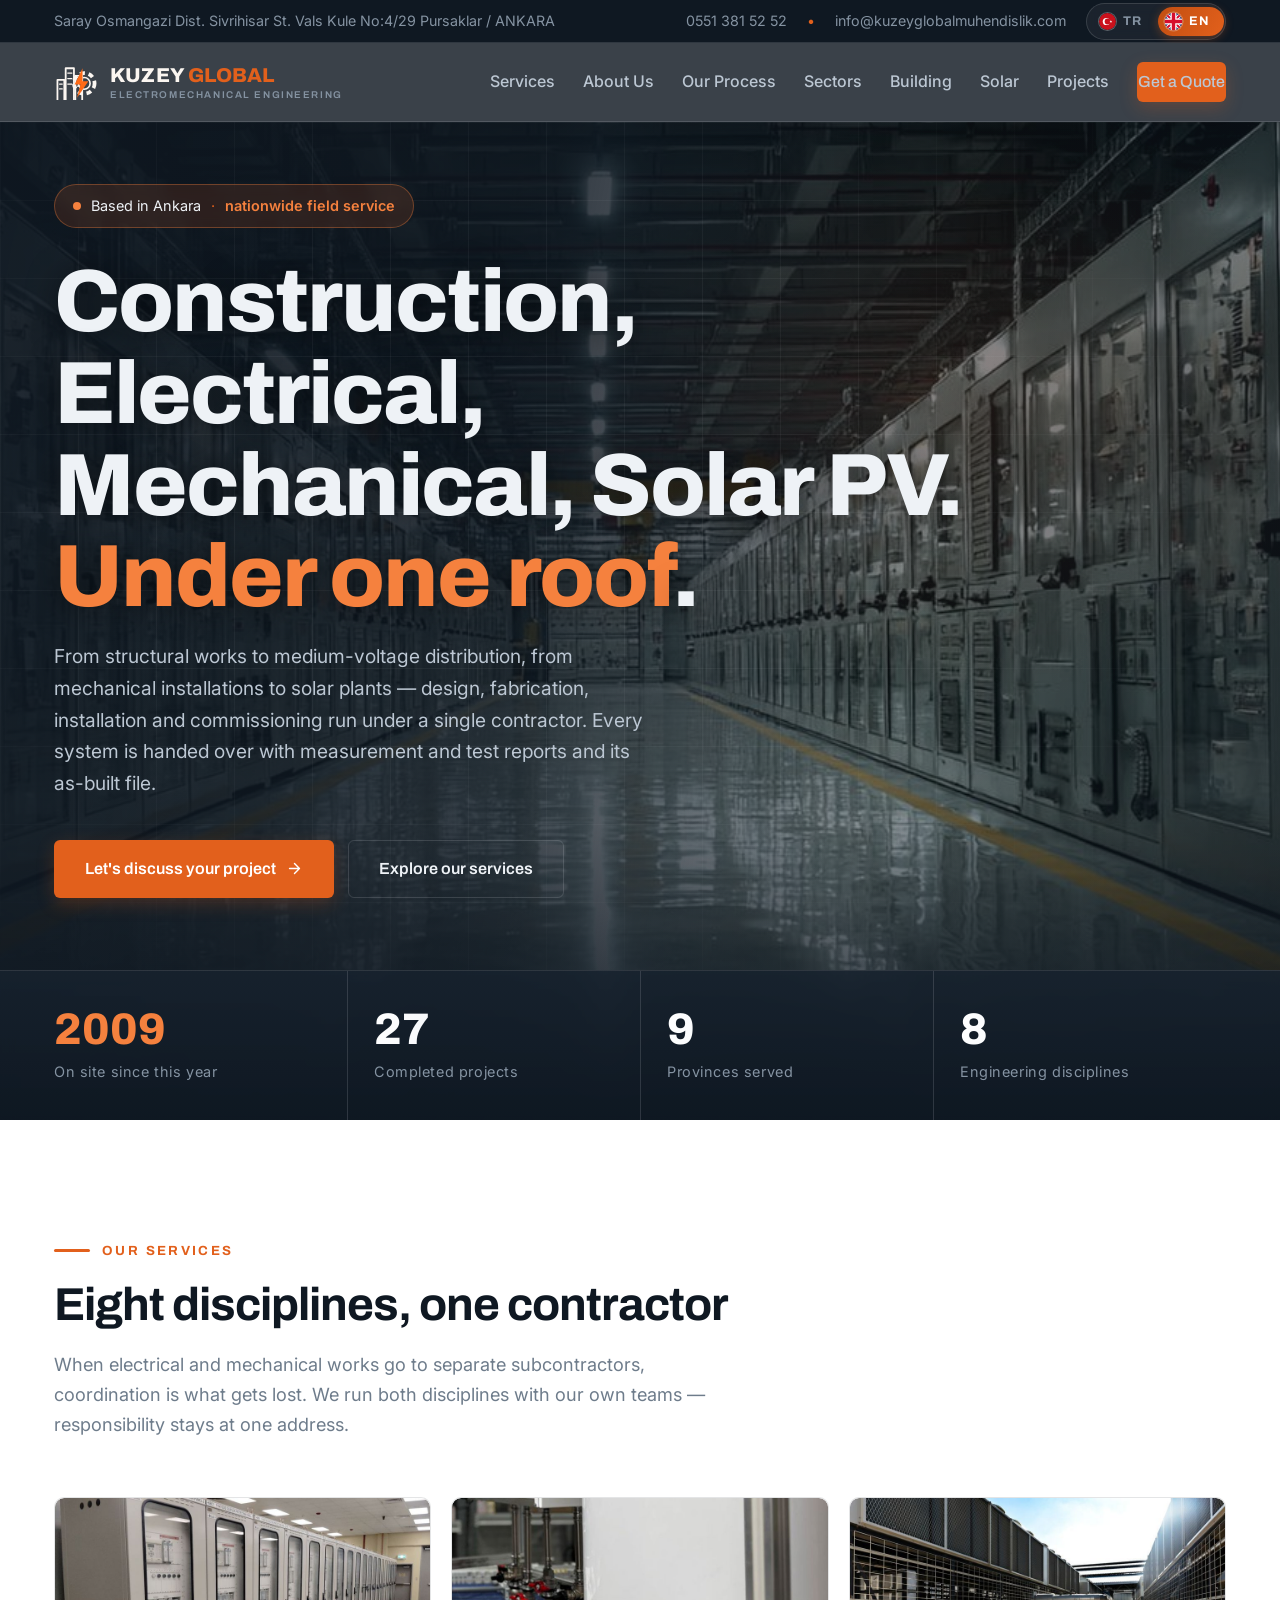
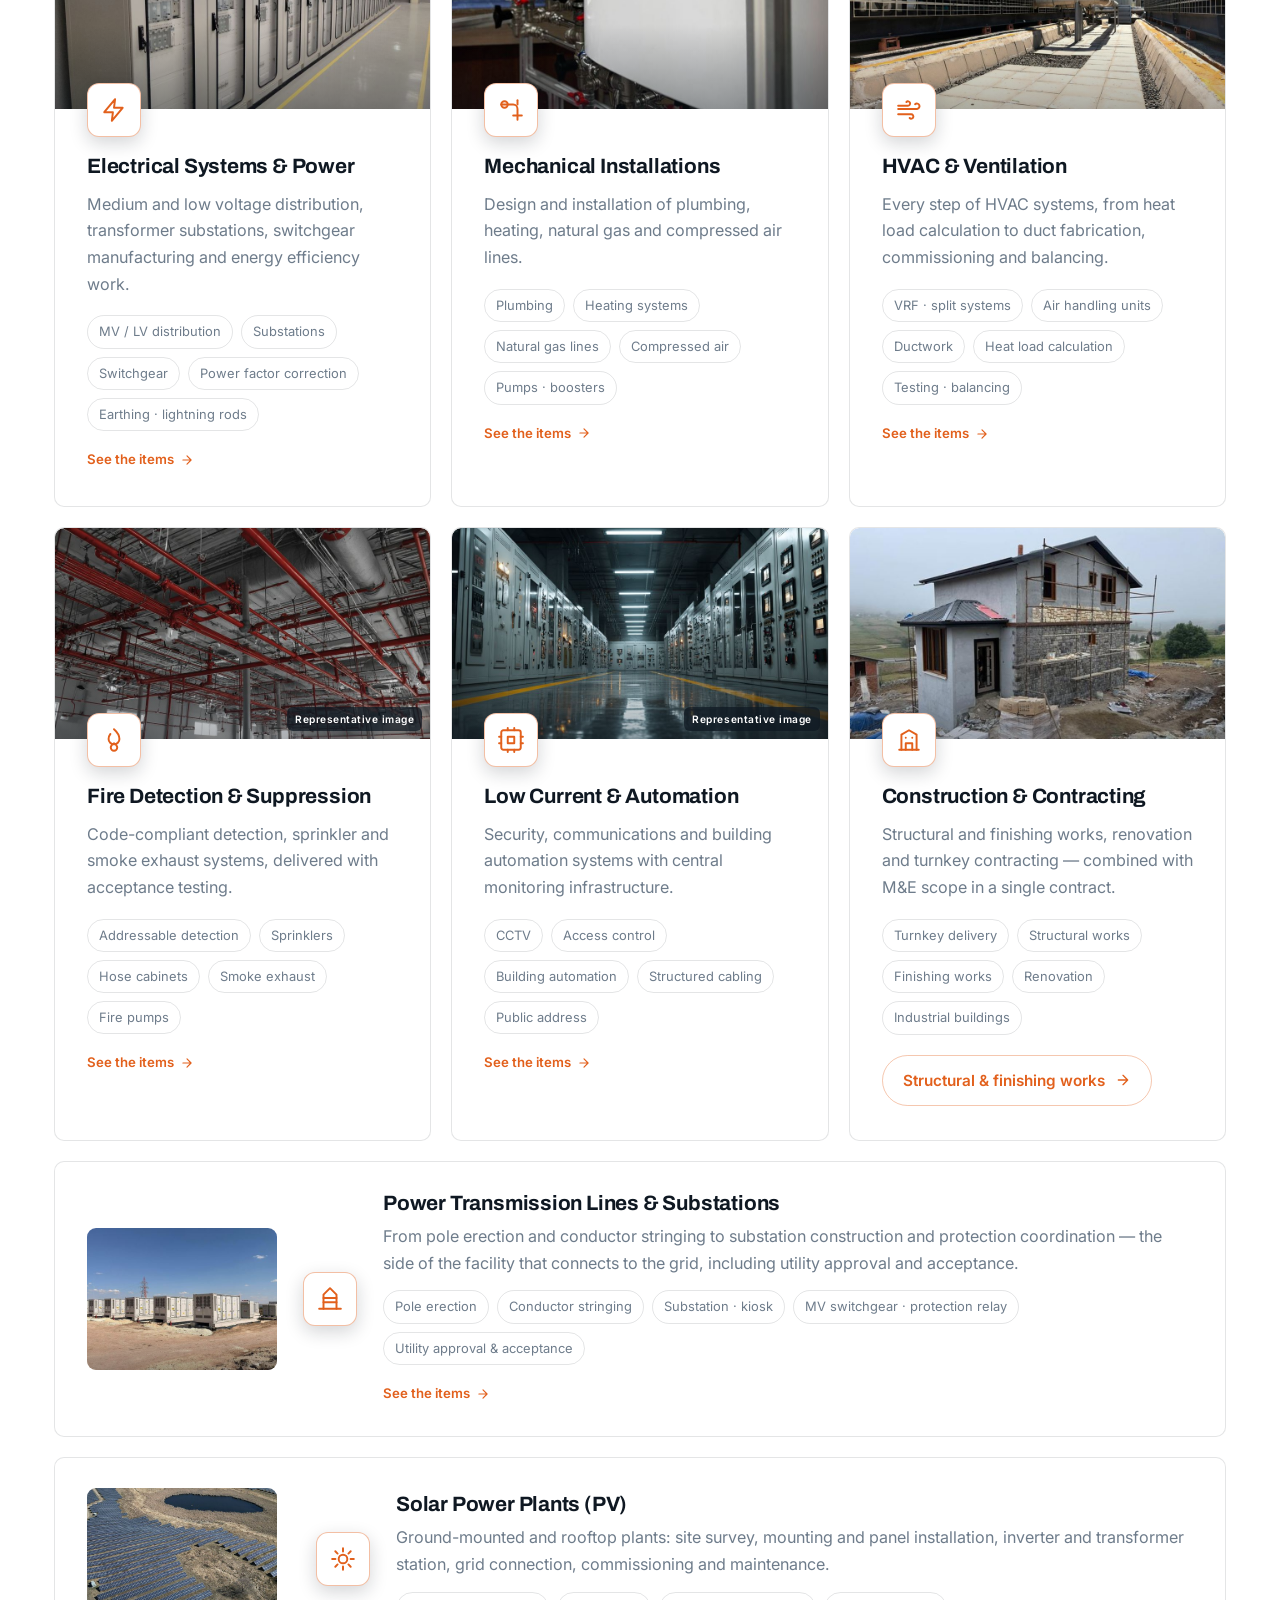
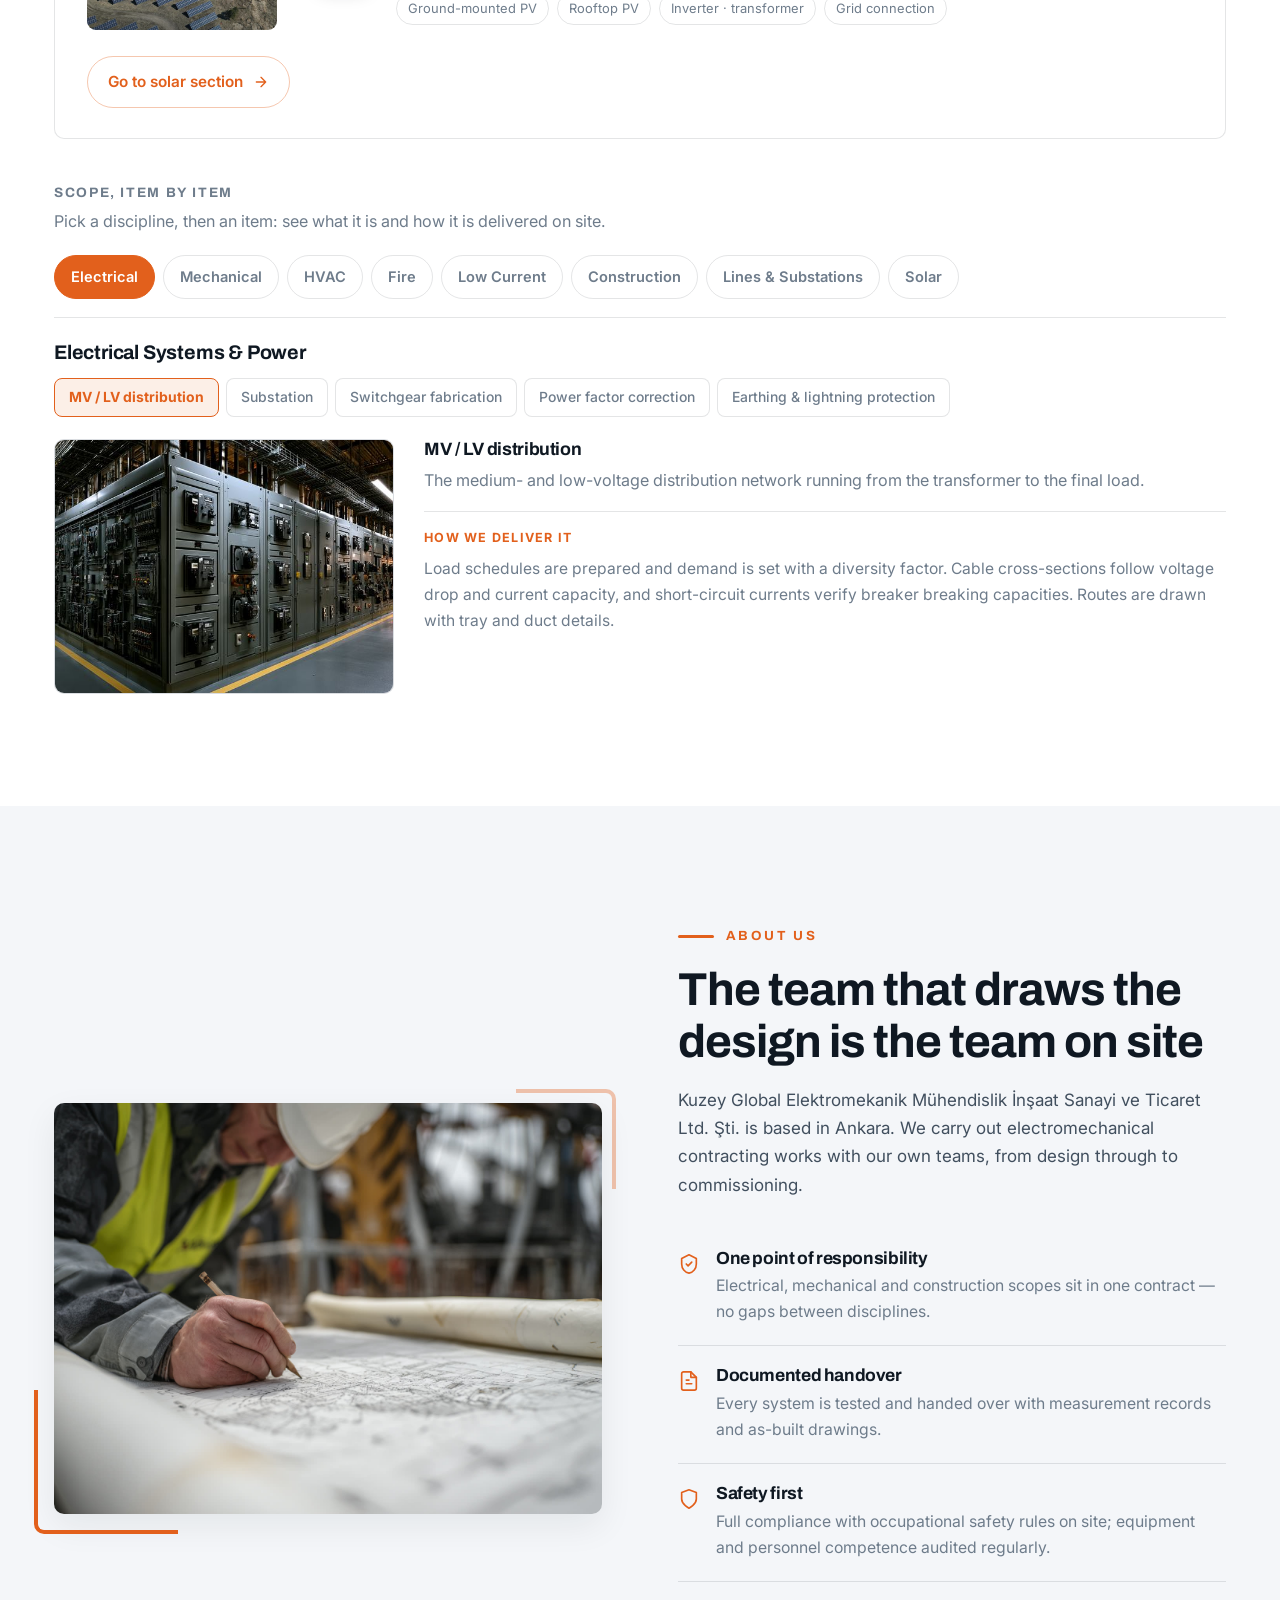
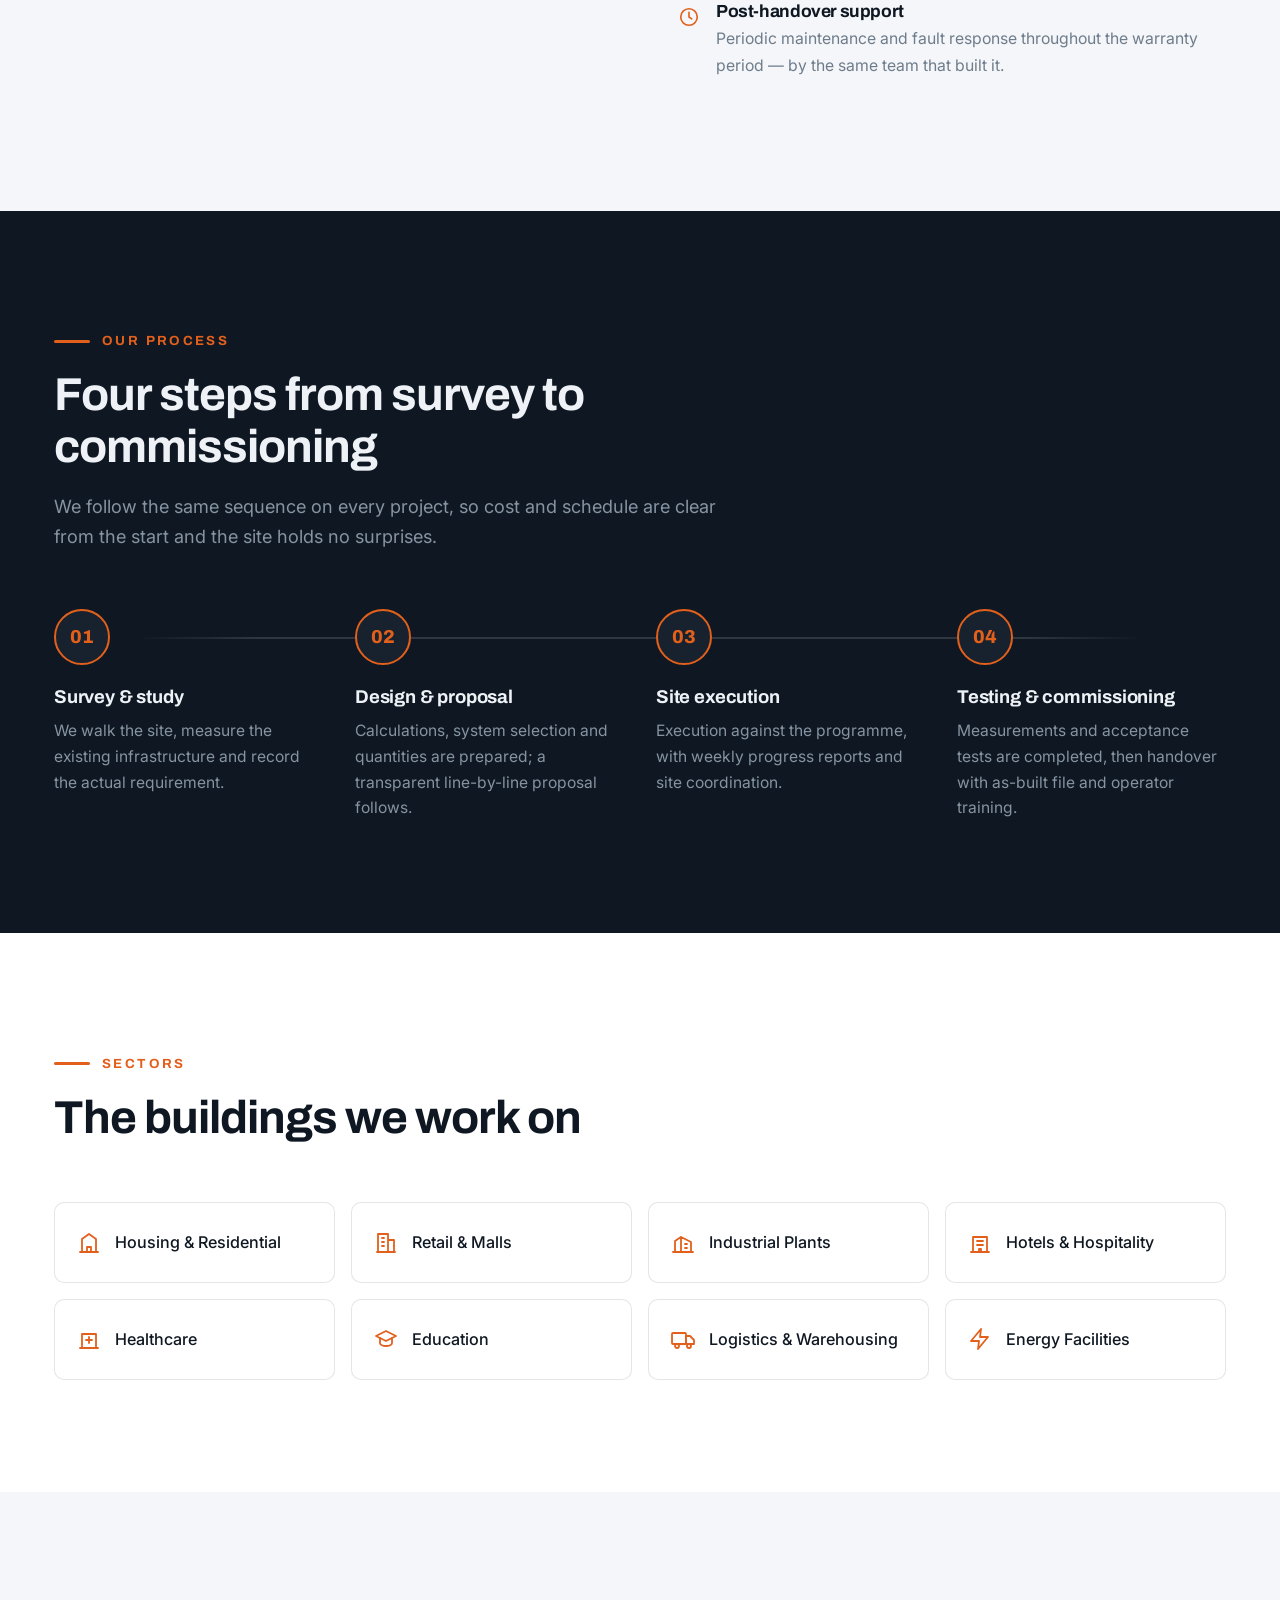
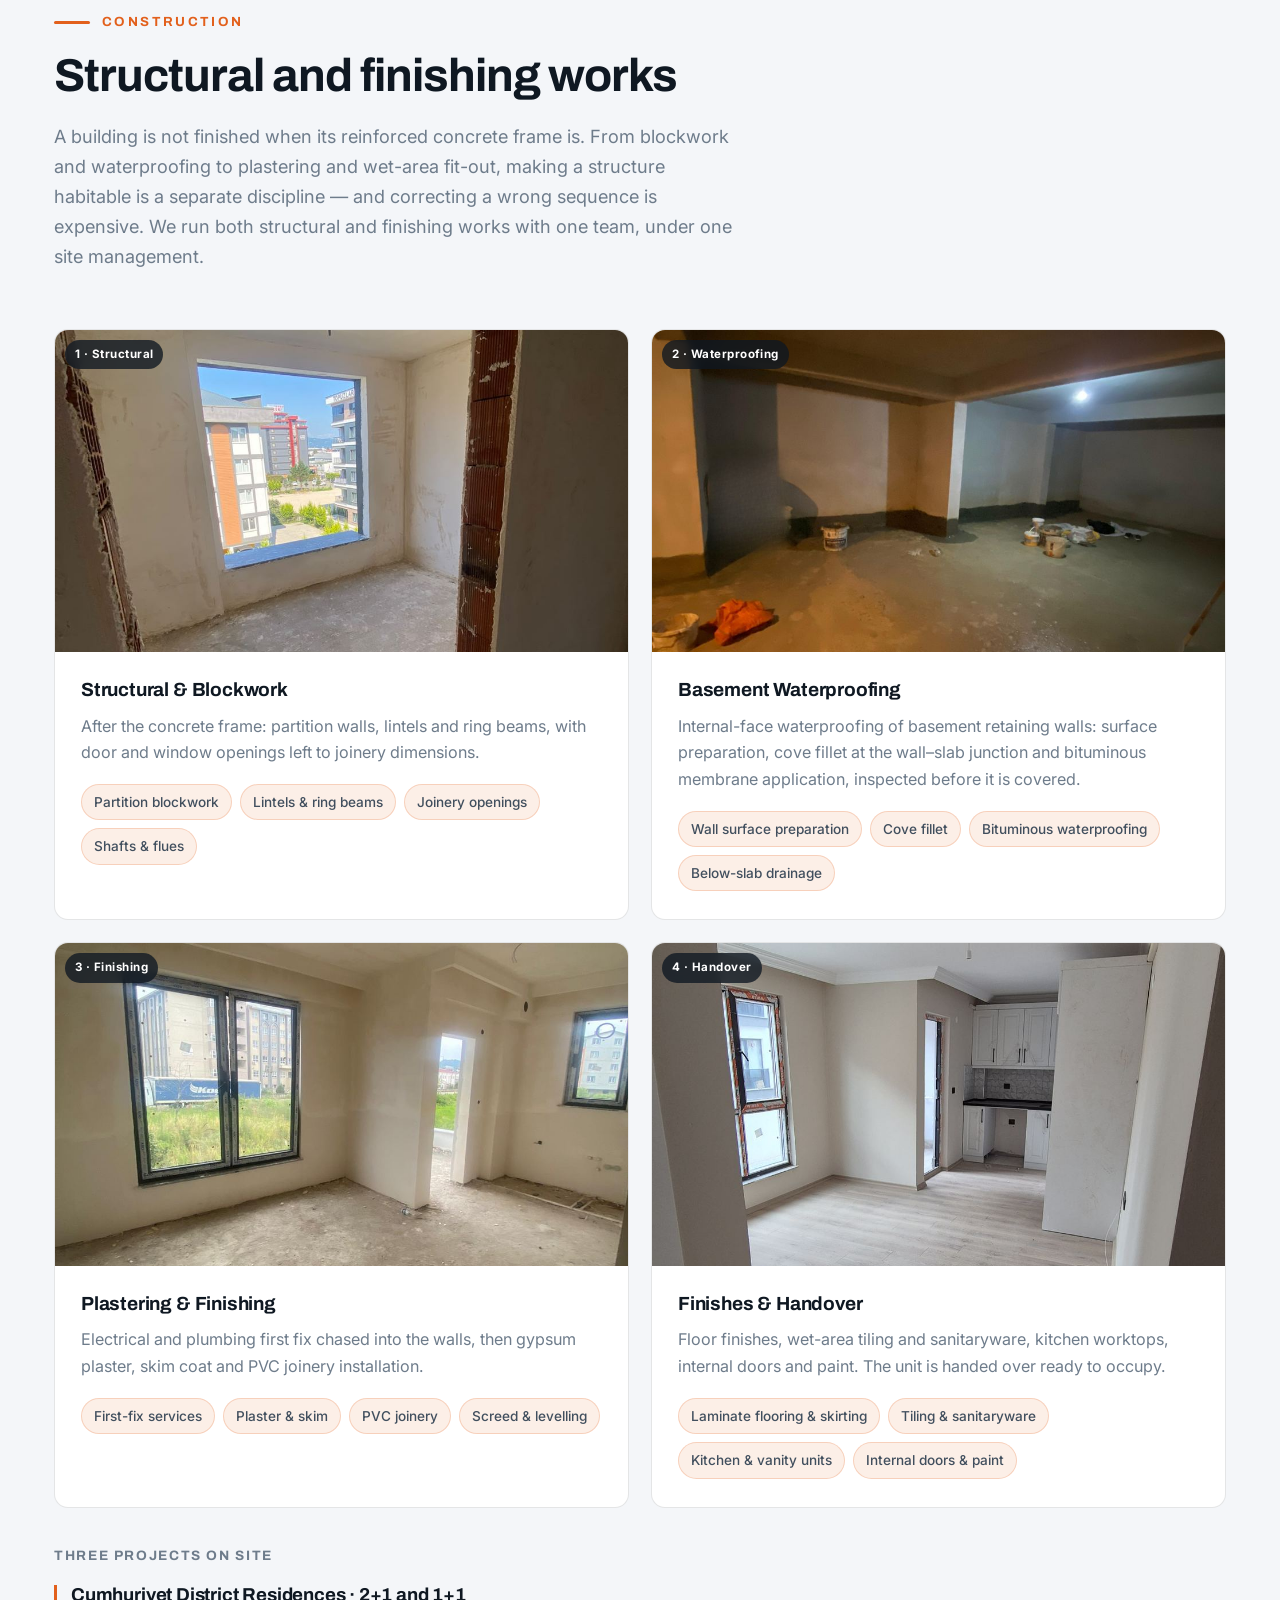
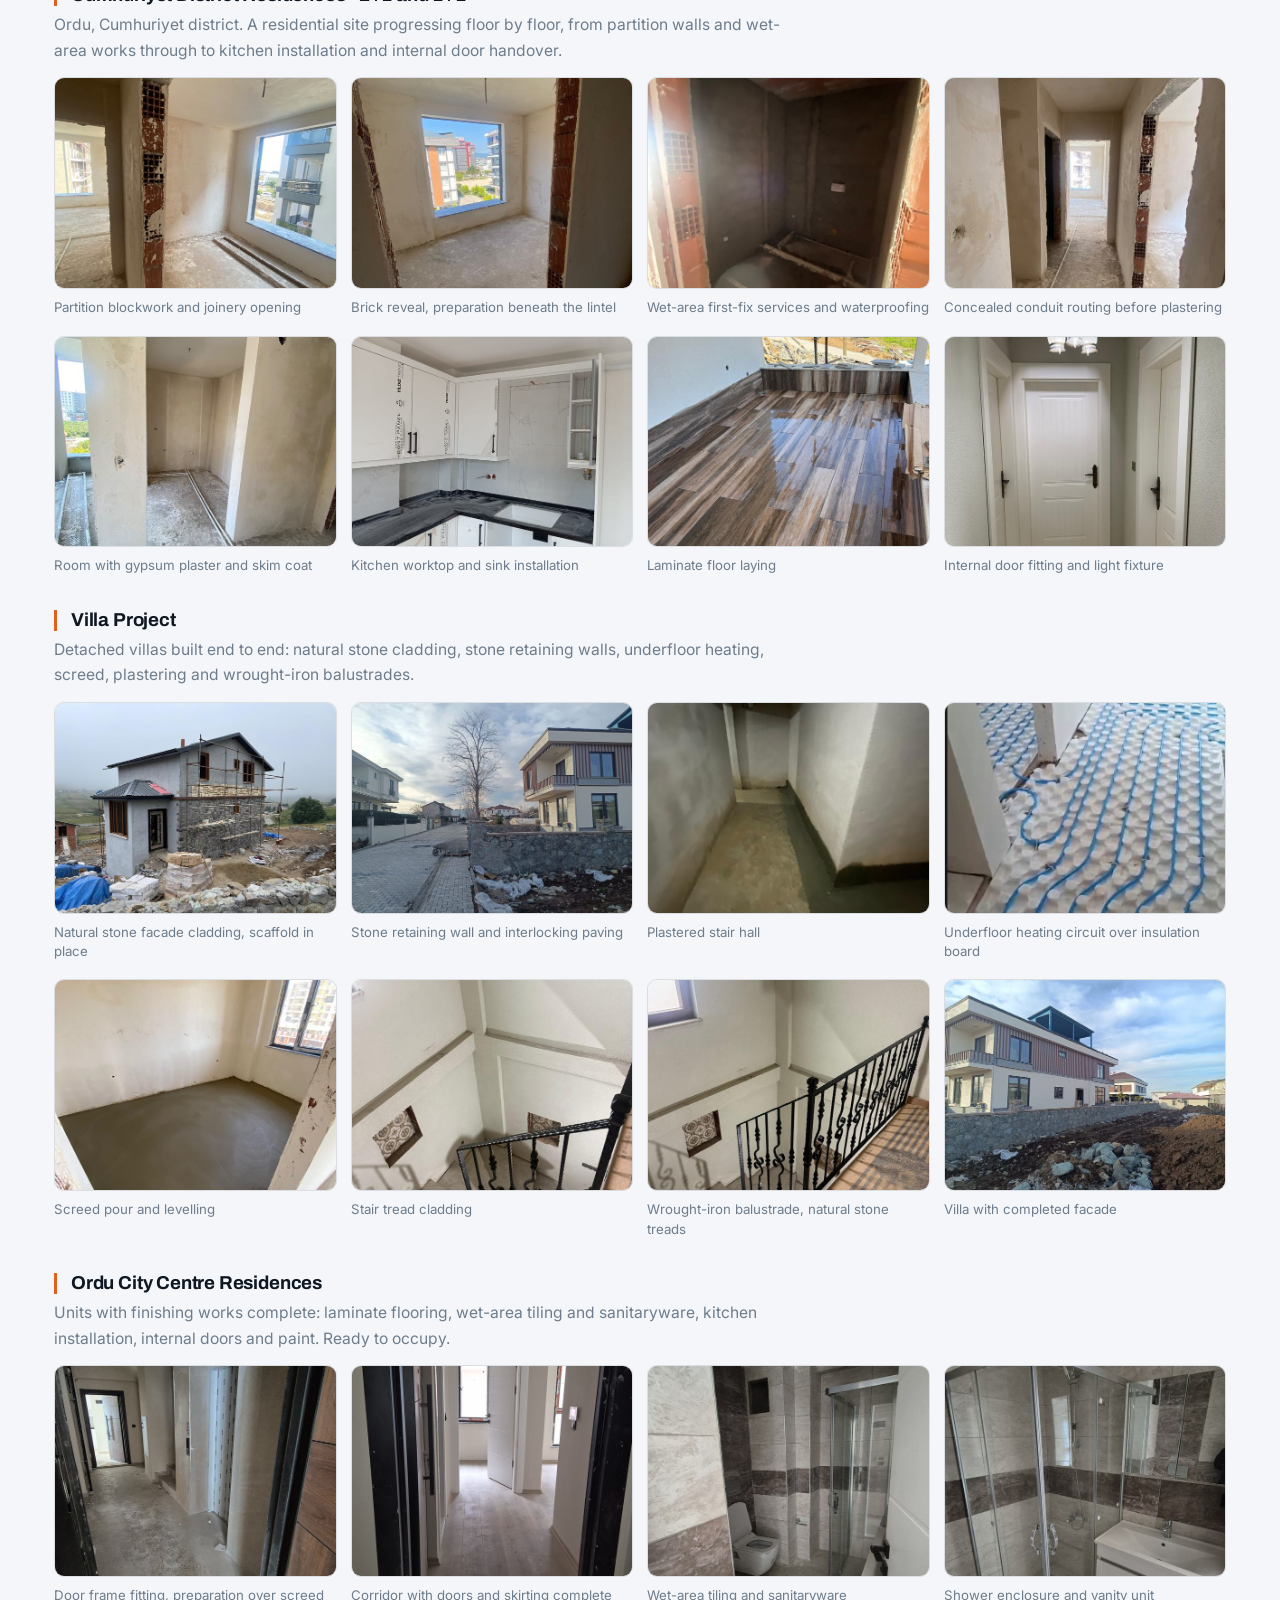
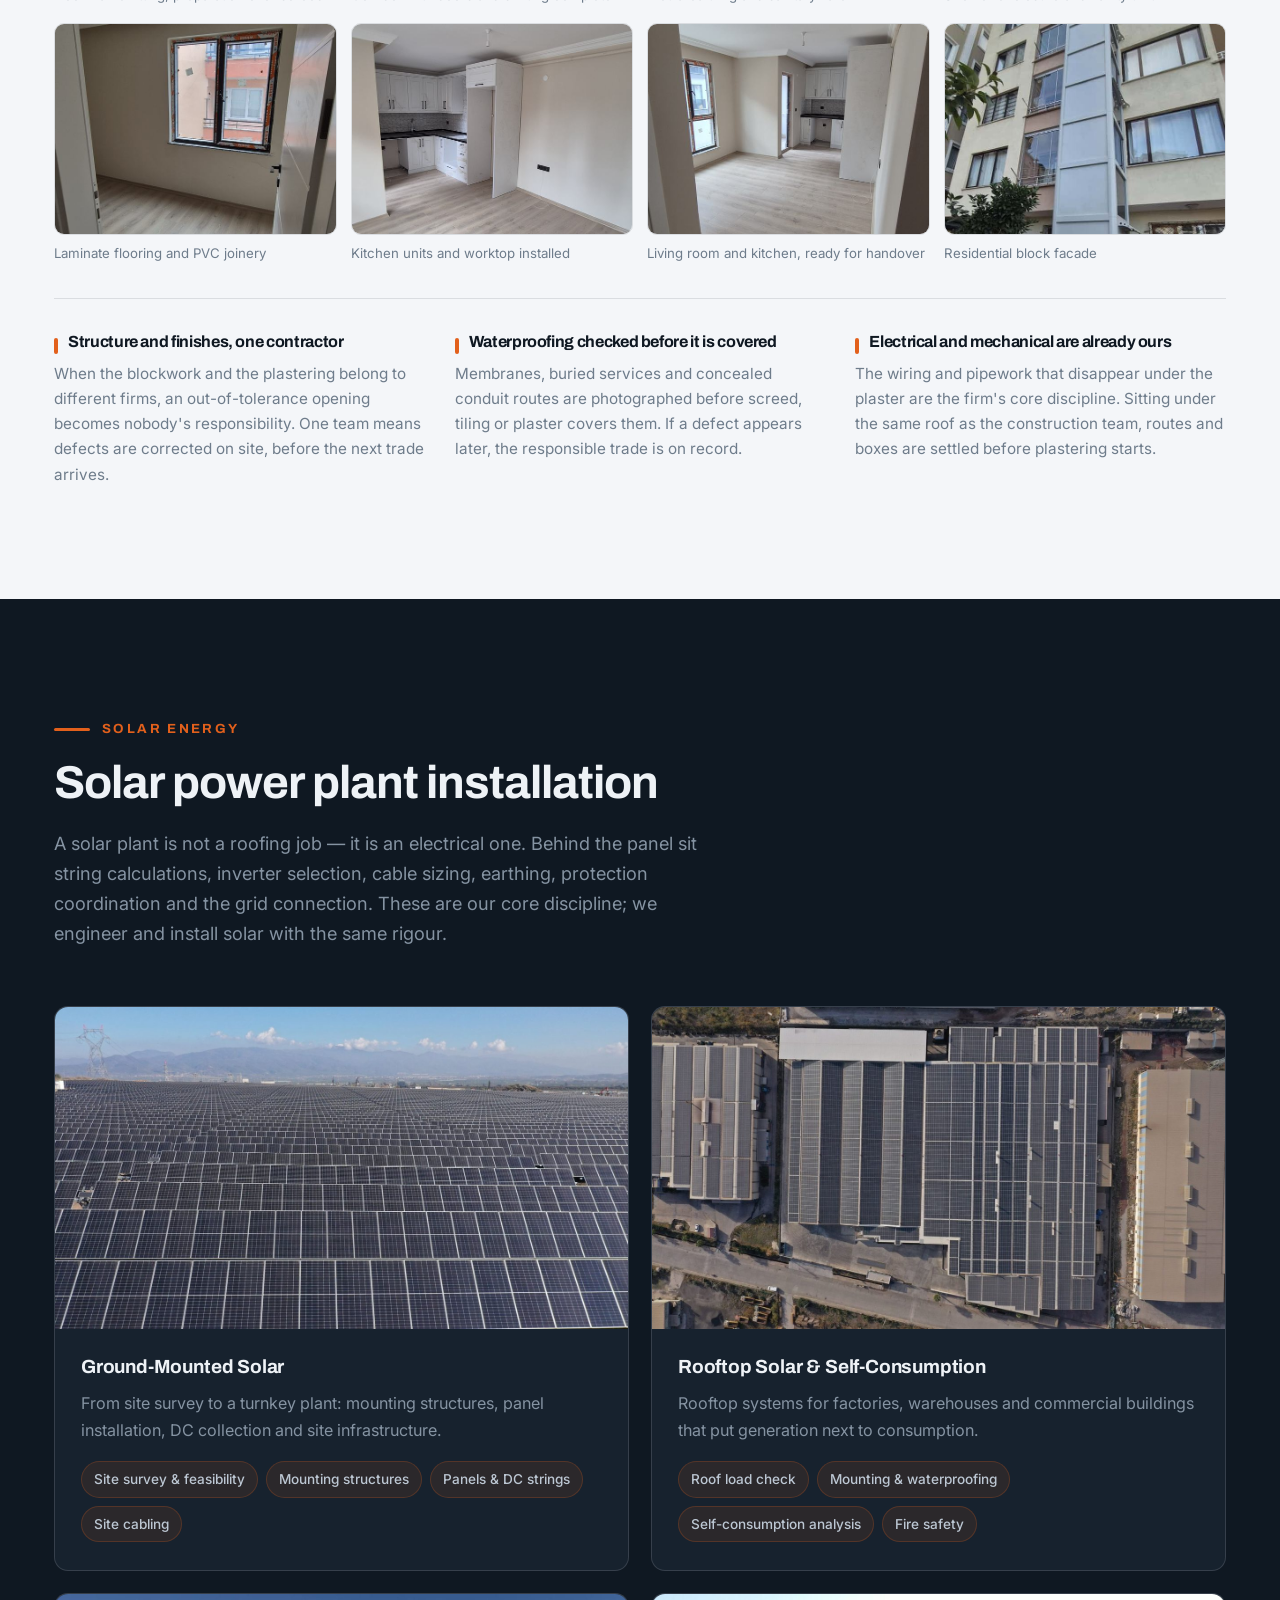
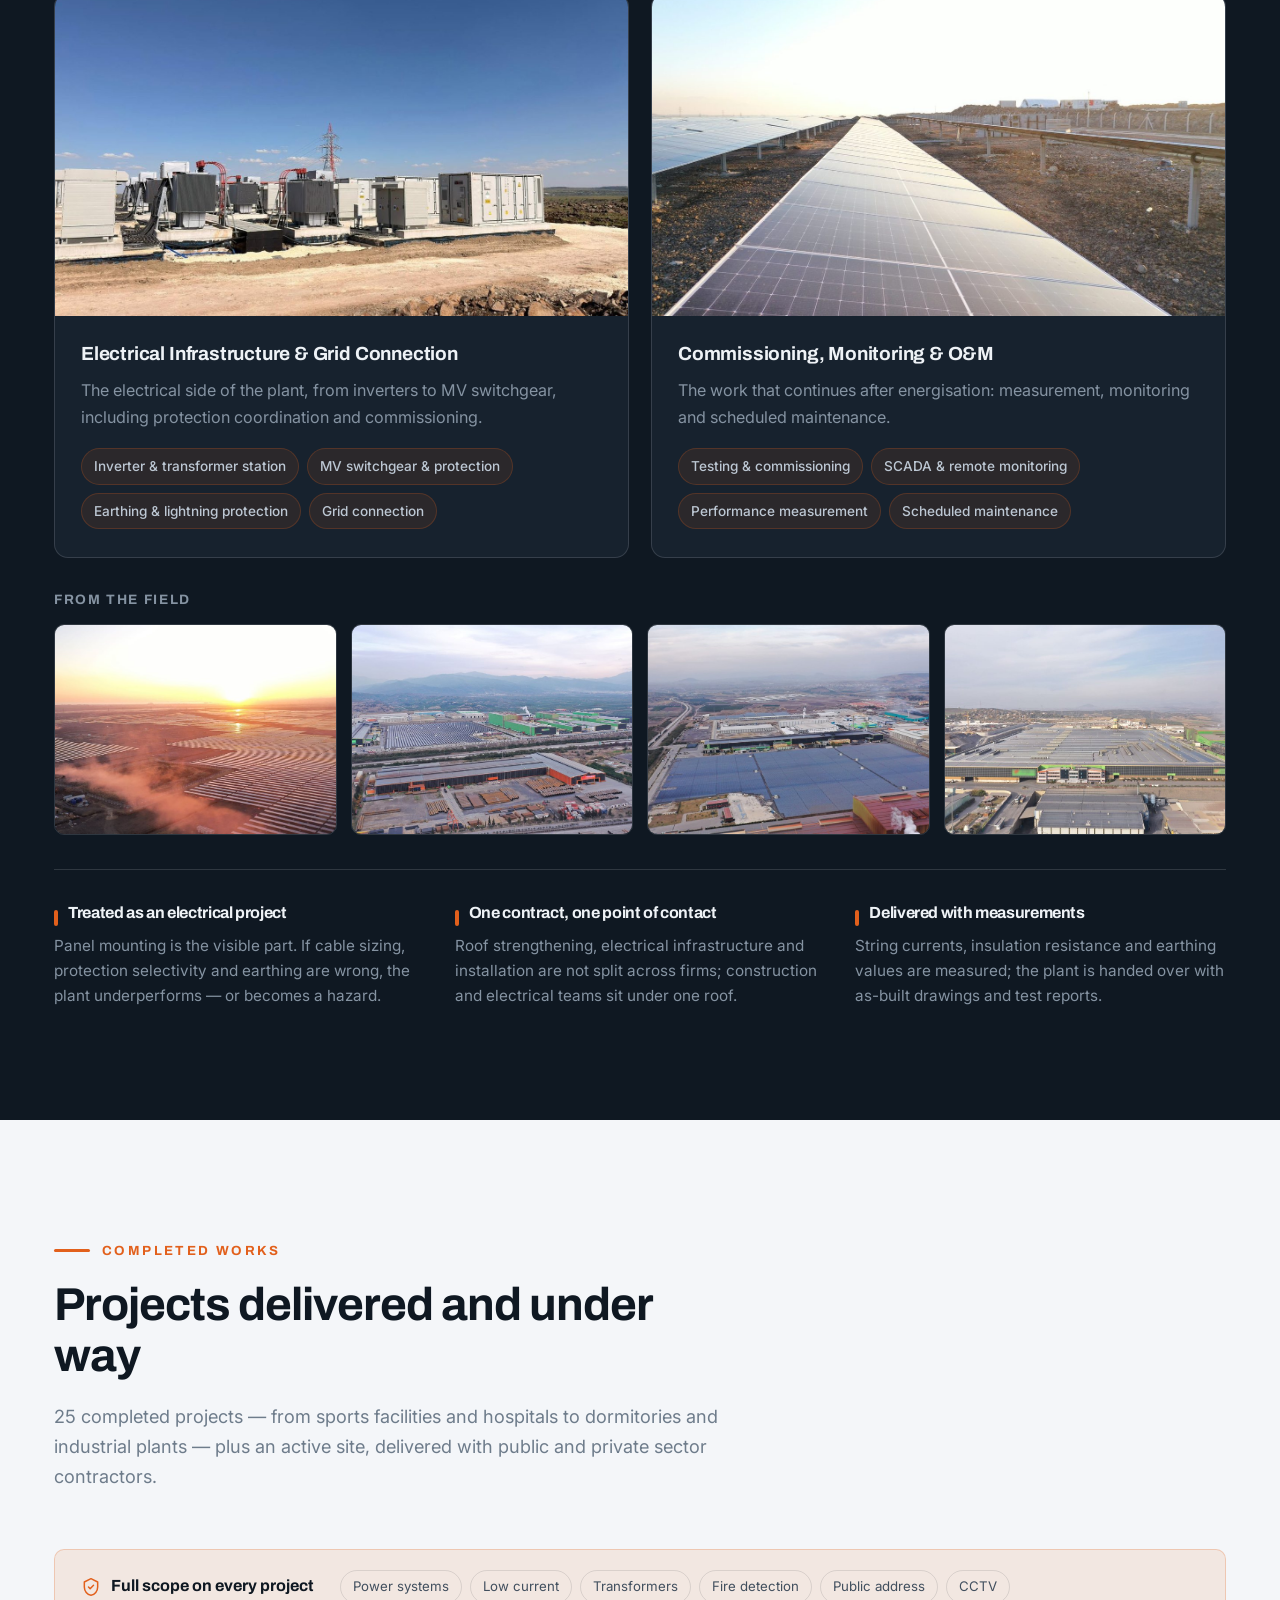
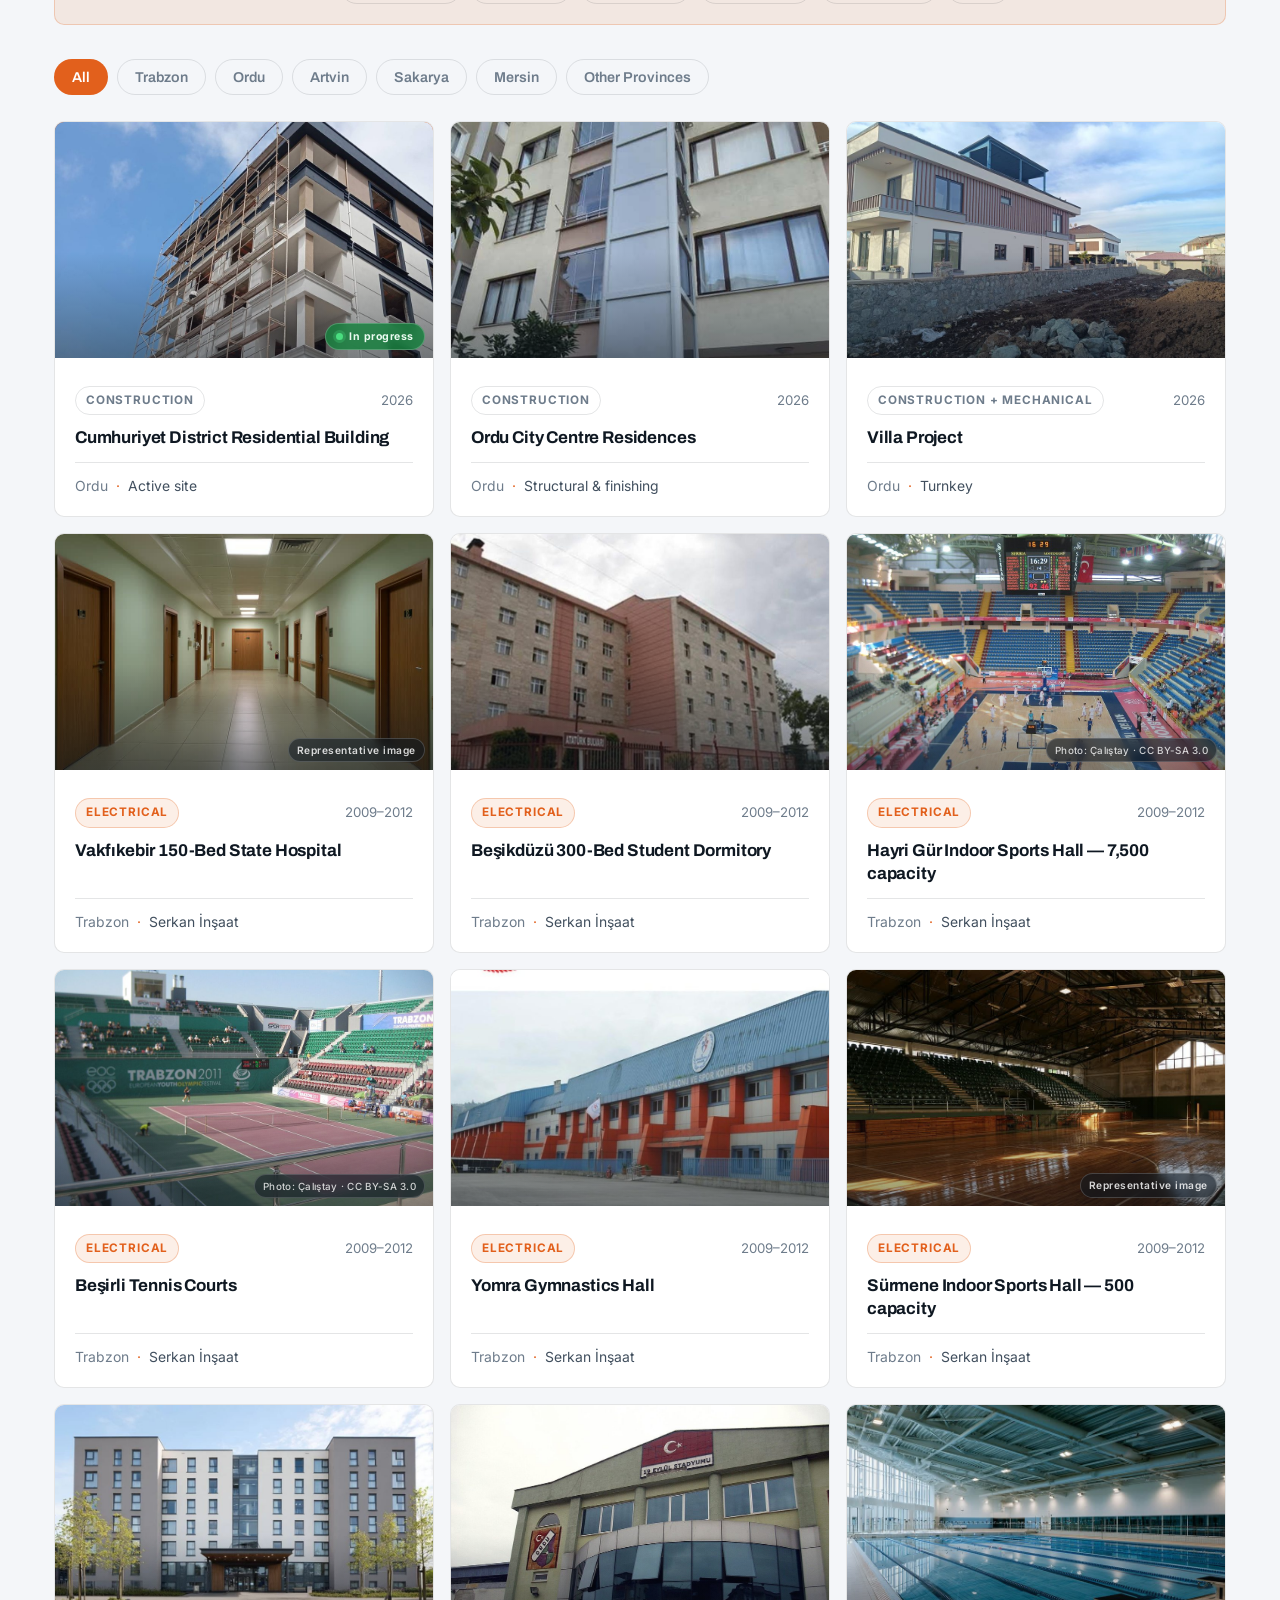
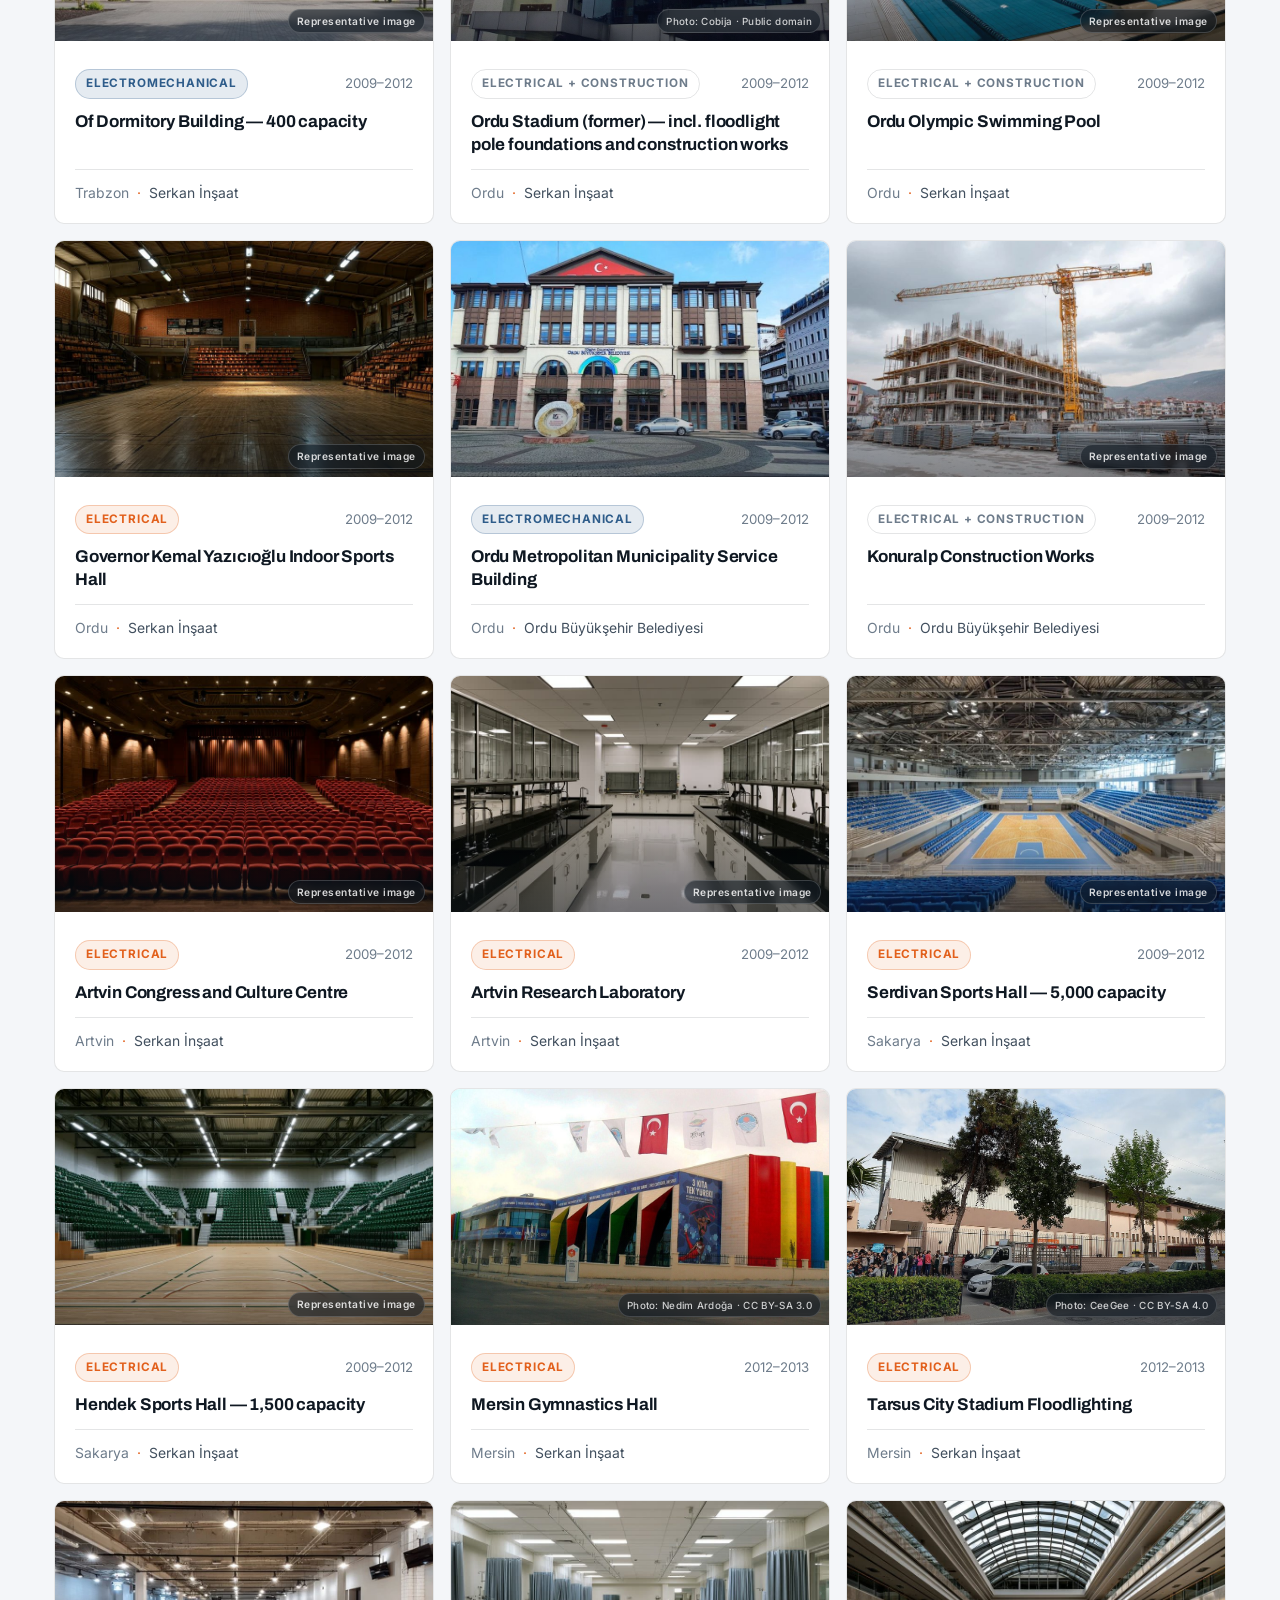
==== commit 8f2c1f38: "Yayin guncellemesi: Hizmet kartlari tiklanabilir: karttan alttaki kalem paneline gidiliyor" ====
--- a/index.html
+++ b/index.html
@@ -261,7 +261,7 @@
 
     <div class="hizmet-izgara">
 
-      <article class="hizmet belir">
+      <article class="hizmet belir" data-disiplin="d-elektrik" tabindex="0">
         <div class="hizmet-gorsel">
           <img src="assets/gorseller/hz-elektrik.jpg" alt="Orta gerilim hücrelerinin sıralandığı pano koridoru" loading="lazy">
         </div>
@@ -277,9 +277,13 @@
           <li data-tr="Kompanzasyon" data-en="Power factor correction">Kompanzasyon</li>
           <li data-tr="Topraklama · paratoner" data-en="Earthing · lightning rods">Topraklama · paratoner</li>
         </ul>
+        <span class="hizmet-ipucu">
+          <span data-tr="Kalemleri gör" data-en="See the items">Kalemleri gör</span>
+          <svg viewBox="0 0 24 24" fill="none" stroke="currentColor" stroke-width="2" stroke-linecap="round" stroke-linejoin="round"><path d="M5 12h14M12 5l7 7-7 7"/></svg>
+        </span>
       </article>
 
-      <article class="hizmet belir">
+      <article class="hizmet belir" data-disiplin="d-mekanik" tabindex="0">
         <div class="hizmet-gorsel">
           <img src="assets/gorseller/hz-mekanik.jpg" alt="Isıtma tesisatı kollektörü, küresel vanalar ve bakır boru hattı" loading="lazy">
         </div>
@@ -295,9 +299,13 @@
           <li data-tr="Basınçlı hava" data-en="Compressed air">Basınçlı hava</li>
           <li data-tr="Pompa · hidrofor" data-en="Pumps · boosters">Pompa · hidrofor</li>
         </ul>
+        <span class="hizmet-ipucu">
+          <span data-tr="Kalemleri gör" data-en="See the items">Kalemleri gör</span>
+          <svg viewBox="0 0 24 24" fill="none" stroke="currentColor" stroke-width="2" stroke-linecap="round" stroke-linejoin="round"><path d="M5 12h14M12 5l7 7-7 7"/></svg>
+        </span>
       </article>
 
-      <article class="hizmet belir">
+      <article class="hizmet belir" data-disiplin="d-iklim" tabindex="0">
         <div class="hizmet-gorsel">
           <img src="assets/gorseller/hz-iklim.jpg" alt="Çatı üstü soğutma bataryaları ve havalandırma kanal hattı" loading="lazy">
         </div>
@@ -313,9 +321,13 @@
           <li data-tr="Isı yükü hesabı" data-en="Heat load calculation">Isı yükü hesabı</li>
           <li data-tr="Test · balanslama" data-en="Testing · balancing">Test · balanslama</li>
         </ul>
+        <span class="hizmet-ipucu">
+          <span data-tr="Kalemleri gör" data-en="See the items">Kalemleri gör</span>
+          <svg viewBox="0 0 24 24" fill="none" stroke="currentColor" stroke-width="2" stroke-linecap="round" stroke-linejoin="round"><path d="M5 12h14M12 5l7 7-7 7"/></svg>
+        </span>
       </article>
 
-      <article class="hizmet belir">
+      <article class="hizmet belir" data-disiplin="d-yangin" tabindex="0">
         <div class="hizmet-gorsel">
           <img src="assets/gorseller/hz-yangin.jpg" alt="Tavana asılı kırmızı sprinkler borulama şebekesi" loading="lazy">
           <span class="hizmet-temsili" data-tr="Temsili görsel" data-en="Representative image">Temsili görsel</span>
@@ -332,9 +344,13 @@
           <li data-tr="Duman tahliye" data-en="Smoke exhaust">Duman tahliye</li>
           <li data-tr="Yangın pompası" data-en="Fire pumps">Yangın pompası</li>
         </ul>
+        <span class="hizmet-ipucu">
+          <span data-tr="Kalemleri gör" data-en="See the items">Kalemleri gör</span>
+          <svg viewBox="0 0 24 24" fill="none" stroke="currentColor" stroke-width="2" stroke-linecap="round" stroke-linejoin="round"><path d="M5 12h14M12 5l7 7-7 7"/></svg>
+        </span>
       </article>
 
-      <article class="hizmet belir">
+      <article class="hizmet belir" data-disiplin="d-otomasyon" tabindex="0">
         <div class="hizmet-gorsel">
           <img src="assets/gorseller/hz-otomasyon.jpg" alt="Kumanda ve otomasyon panolarının bulunduğu pano odası" loading="lazy">
           <span class="hizmet-temsili" data-tr="Temsili görsel" data-en="Representative image">Temsili görsel</span>
@@ -351,9 +367,13 @@
           <li data-tr="Yapısal kablolama" data-en="Structured cabling">Yapısal kablolama</li>
           <li data-tr="Seslendirme" data-en="Public address">Seslendirme</li>
         </ul>
+        <span class="hizmet-ipucu">
+          <span data-tr="Kalemleri gör" data-en="See the items">Kalemleri gör</span>
+          <svg viewBox="0 0 24 24" fill="none" stroke="currentColor" stroke-width="2" stroke-linecap="round" stroke-linejoin="round"><path d="M5 12h14M12 5l7 7-7 7"/></svg>
+        </span>
       </article>
 
-      <article class="hizmet belir">
+      <article class="hizmet belir" data-disiplin="d-insaat" tabindex="0">
         <div class="hizmet-gorsel">
           <img src="assets/gorseller/hz-insaat.jpg" alt="Doğal taş cephe kaplaması yapılan villa şantiyesi" loading="lazy">
         </div>
@@ -375,7 +395,7 @@
         </a>
       </article>
 
-      <article class="hizmet hizmet-genis belir">
+      <article class="hizmet hizmet-genis belir" data-disiplin="d-enh" tabindex="0">
         <div class="hizmet-gorsel">
           <img src="assets/gorseller/hz-enh.jpg" alt="Saha tipi trafo istasyonları ve arka planda enerji nakil hattı direkleri" loading="lazy">
         </div>
@@ -392,10 +412,14 @@
             <li data-tr="OG hücre · koruma rölesi" data-en="MV switchgear · protection relay">OG hücre · koruma rölesi</li>
             <li data-tr="Enerji müsaadesi ve kabul" data-en="Utility approval &amp; acceptance">Enerji müsaadesi ve kabul</li>
           </ul>
+          <span class="hizmet-ipucu">
+            <span data-tr="Kalemleri gör" data-en="See the items">Kalemleri gör</span>
+            <svg viewBox="0 0 24 24" fill="none" stroke="currentColor" stroke-width="2" stroke-linecap="round" stroke-linejoin="round"><path d="M5 12h14M12 5l7 7-7 7"/></svg>
+          </span>
         </div>
       </article>
 
-      <article class="hizmet hizmet-genis belir">
+      <article class="hizmet hizmet-genis belir" data-disiplin="d-ges" tabindex="0">
         <div class="hizmet-gorsel">
           <img src="assets/gorseller/hz-ges.jpg" alt="Arazi tipi güneş enerji santrali sahası" loading="lazy">
         </div>
--- a/css/stil.css
+++ b/css/stil.css
@@ -310,7 +310,8 @@
 /* ---------- hizmetler ---------- */
 
 /* --- Disiplin detay paneli: sekme -> kalem -> gorsel + metin --- */
-.disiplin { margin-top: 46px; }
+/* Ust serit sabit; kaydirma payi olmazsa blok basligi serit altinda kaliyor */
+.disiplin { margin-top: 46px; scroll-margin-top: 100px; }
 .disiplin-ust { margin-bottom: 20px; }
 .disiplin-baslik {
   font-size: .8rem; font-weight: 700; letter-spacing: .12em; text-transform: uppercase;
@@ -391,6 +392,17 @@
   transform: scaleX(0); transform-origin: left; transition: transform .4s;
 }
 .hizmet:hover { transform: translateY(-6px); border-color: rgba(226, 96, 28, .35); box-shadow: var(--kart-golge); }
+/* Kart tiklanabilir: alttaki kalem paneline goturur */
+.hizmet[data-disiplin] { cursor: pointer; }
+.hizmet[data-disiplin]:focus-visible {
+  outline: 2px solid var(--turuncu); outline-offset: 3px;
+}
+.hizmet-ipucu {
+  display: inline-flex; align-items: center; gap: 6px; margin-top: 18px;
+  font-size: .78rem; font-weight: 600; color: var(--turuncu);
+}
+.hizmet-ipucu svg { width: 14px; height: 14px; transition: transform .3s ease; }
+.hizmet:hover .hizmet-ipucu svg { transform: translateX(3px); }
 .hizmet:hover::after { transform: scaleX(1); }
 /* --- Hizmet kartinda fotograf ---
    Kart dolgusu 38/32 px; gorsel kartin tepesine tam oturmasi icin negatif
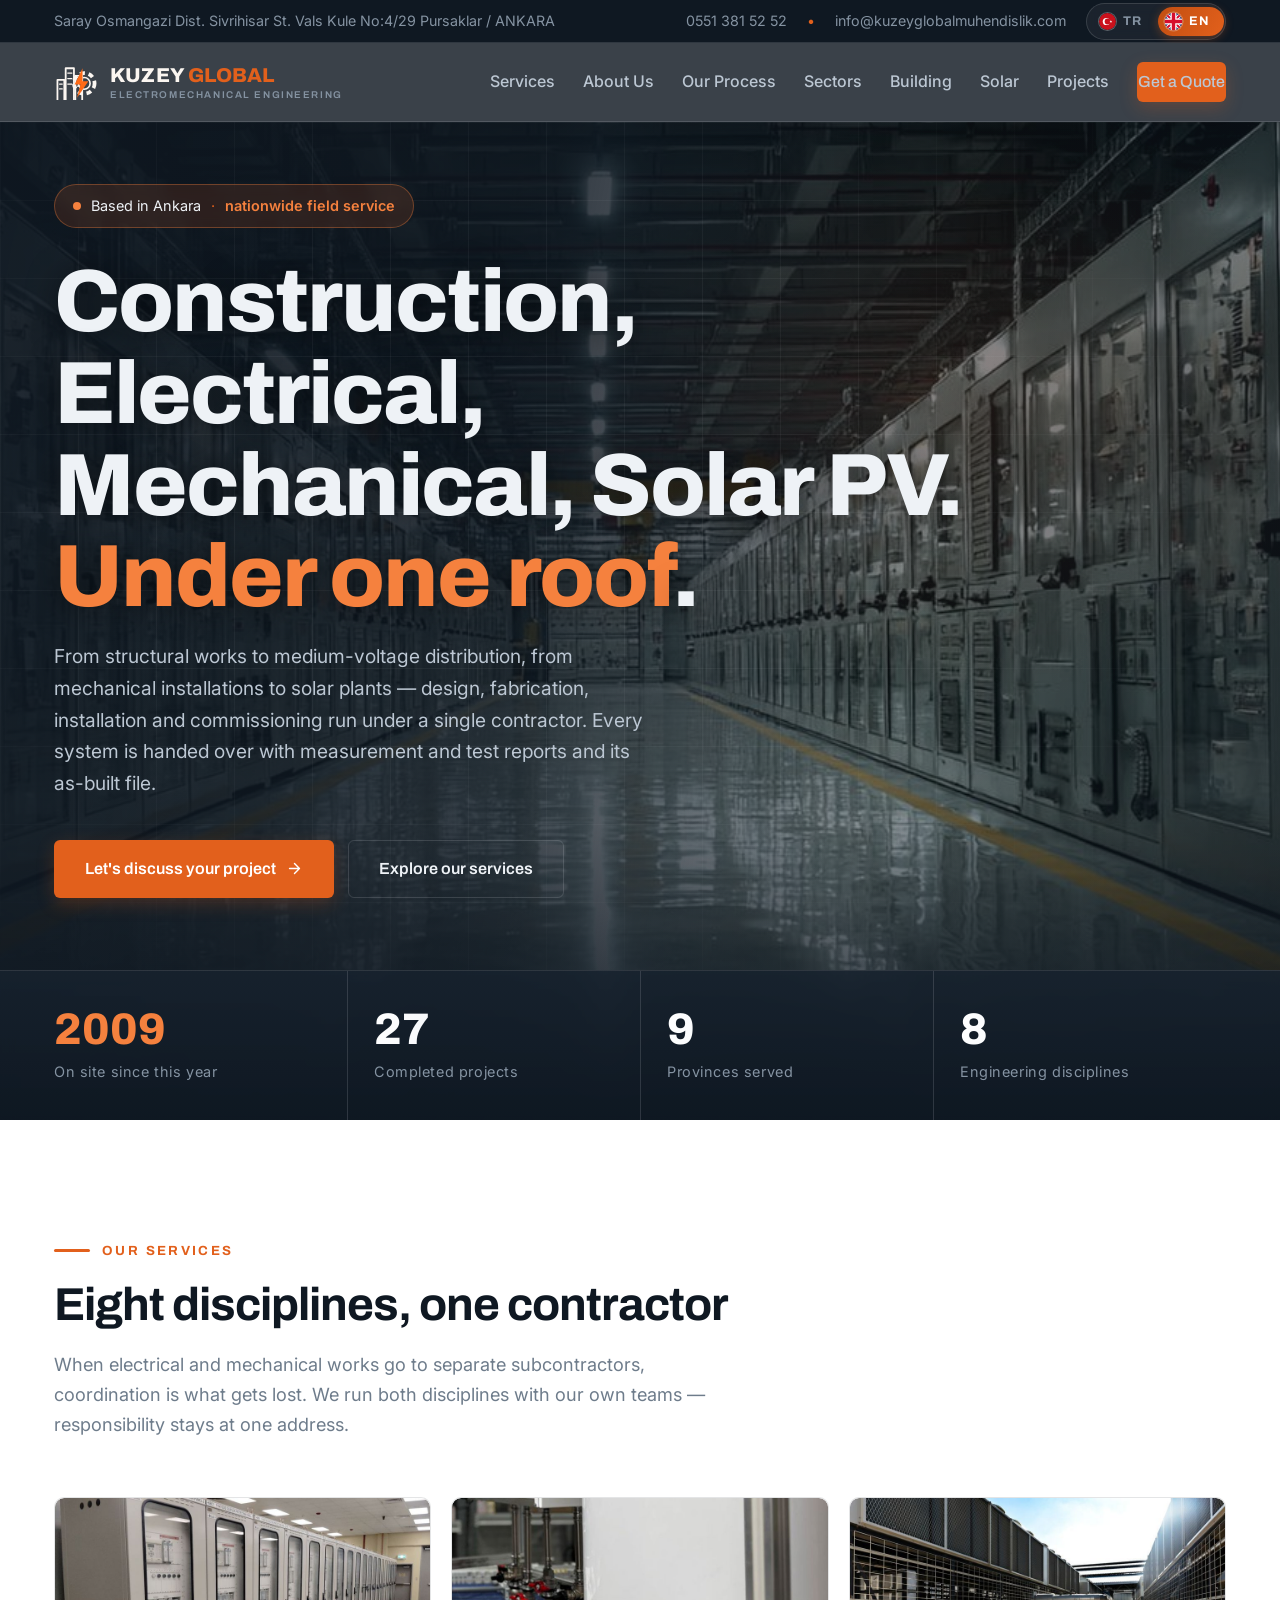
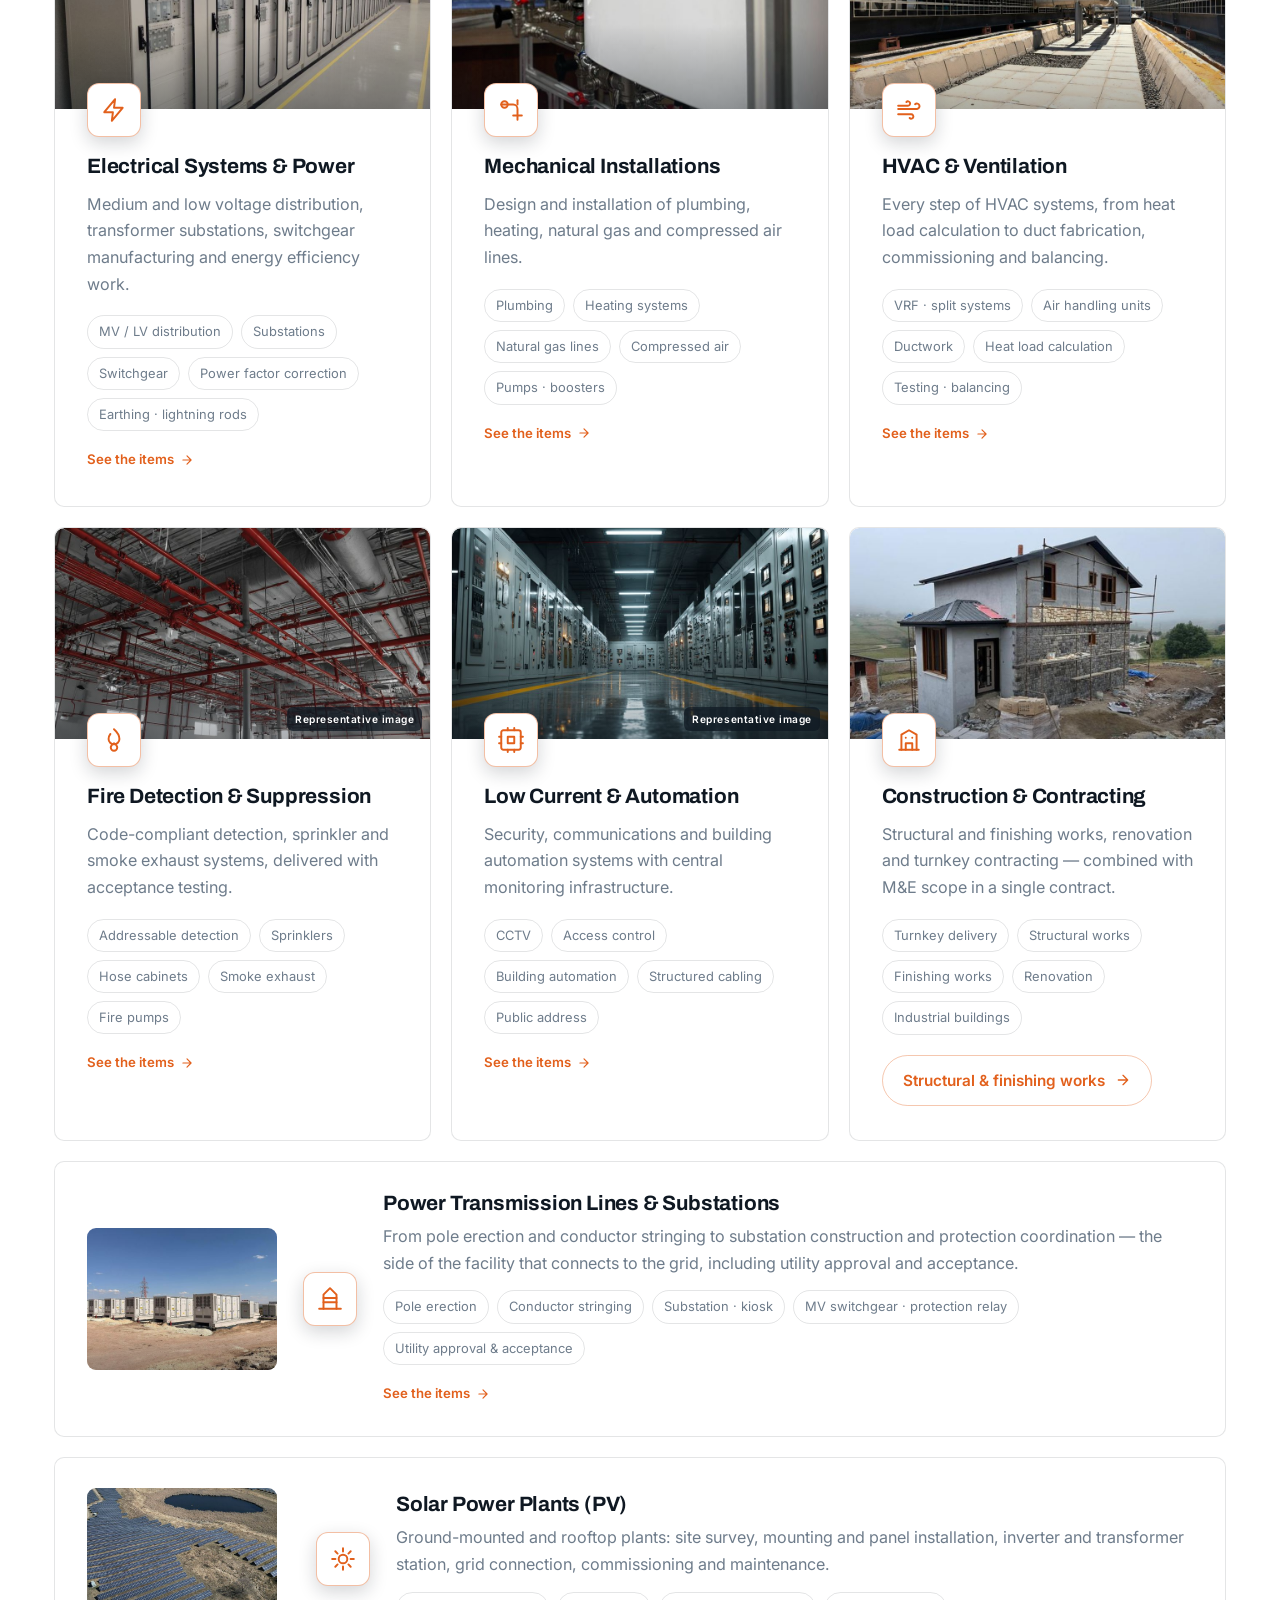
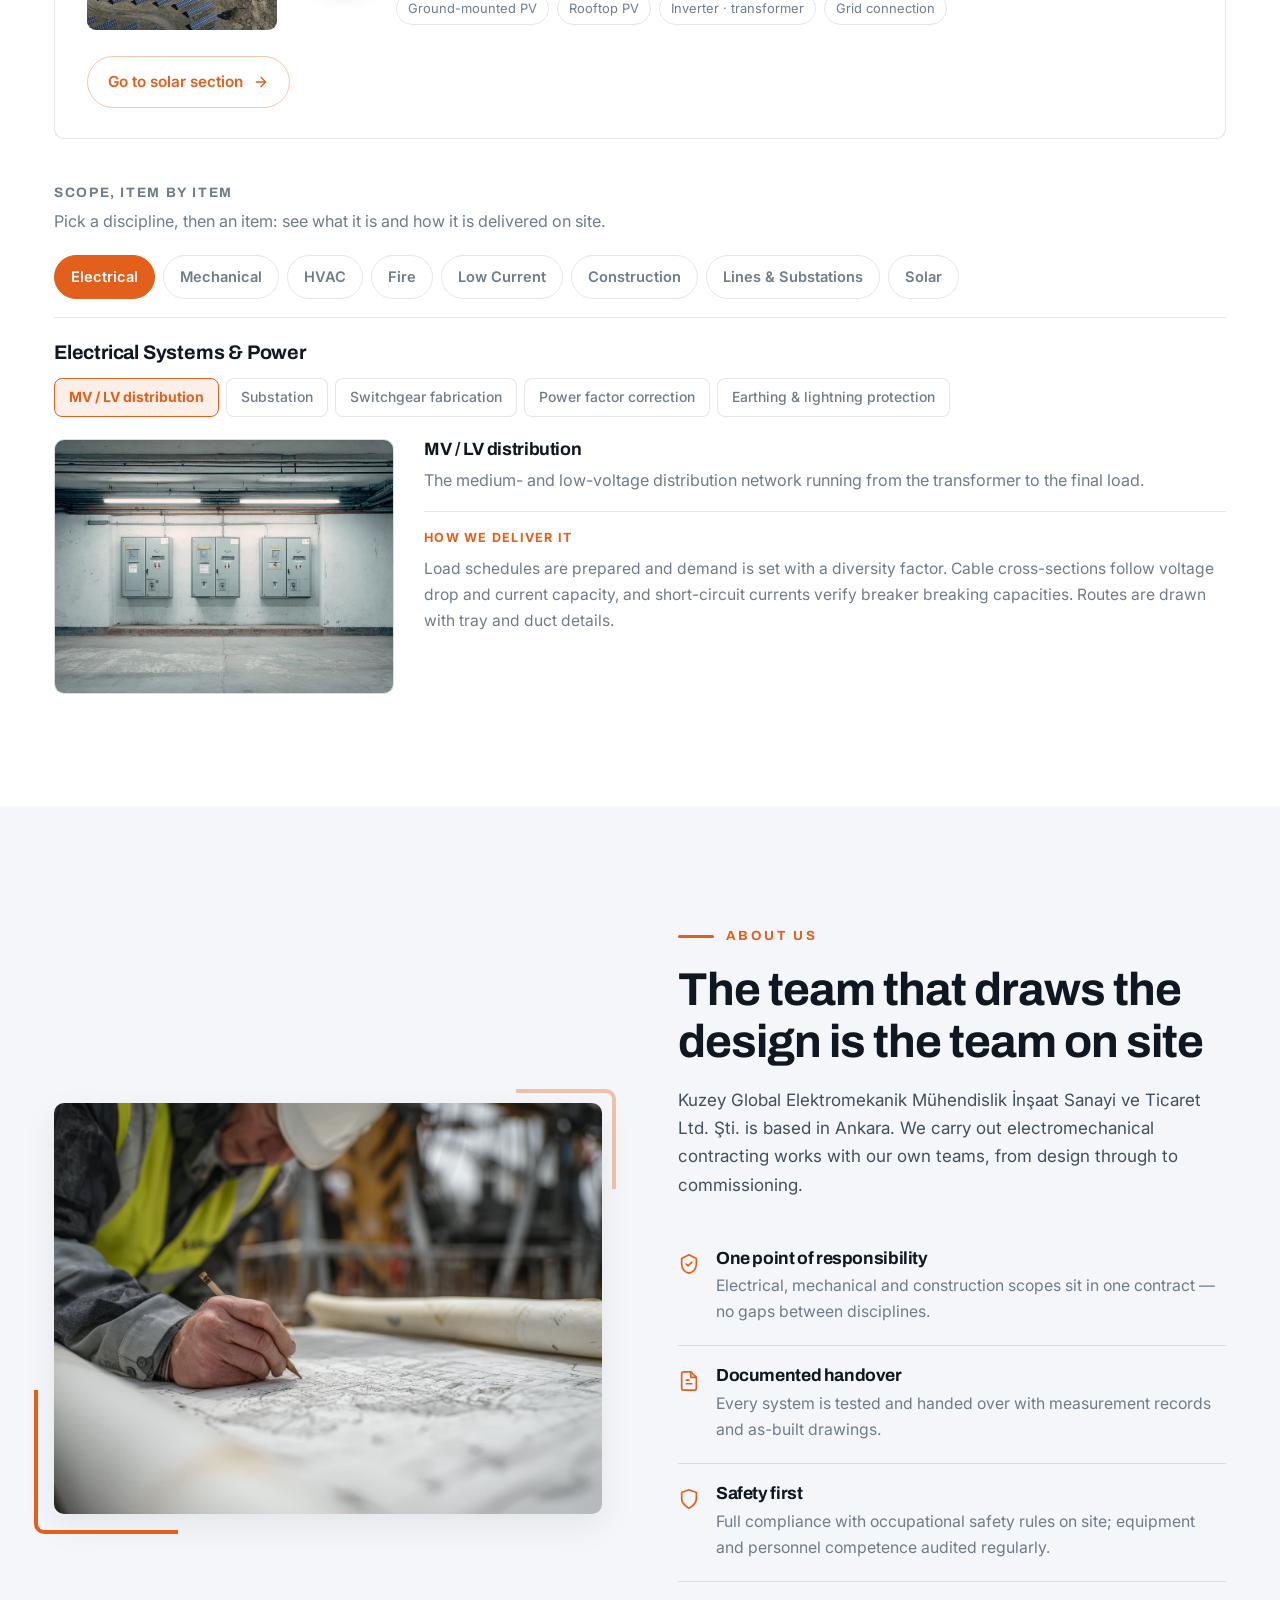
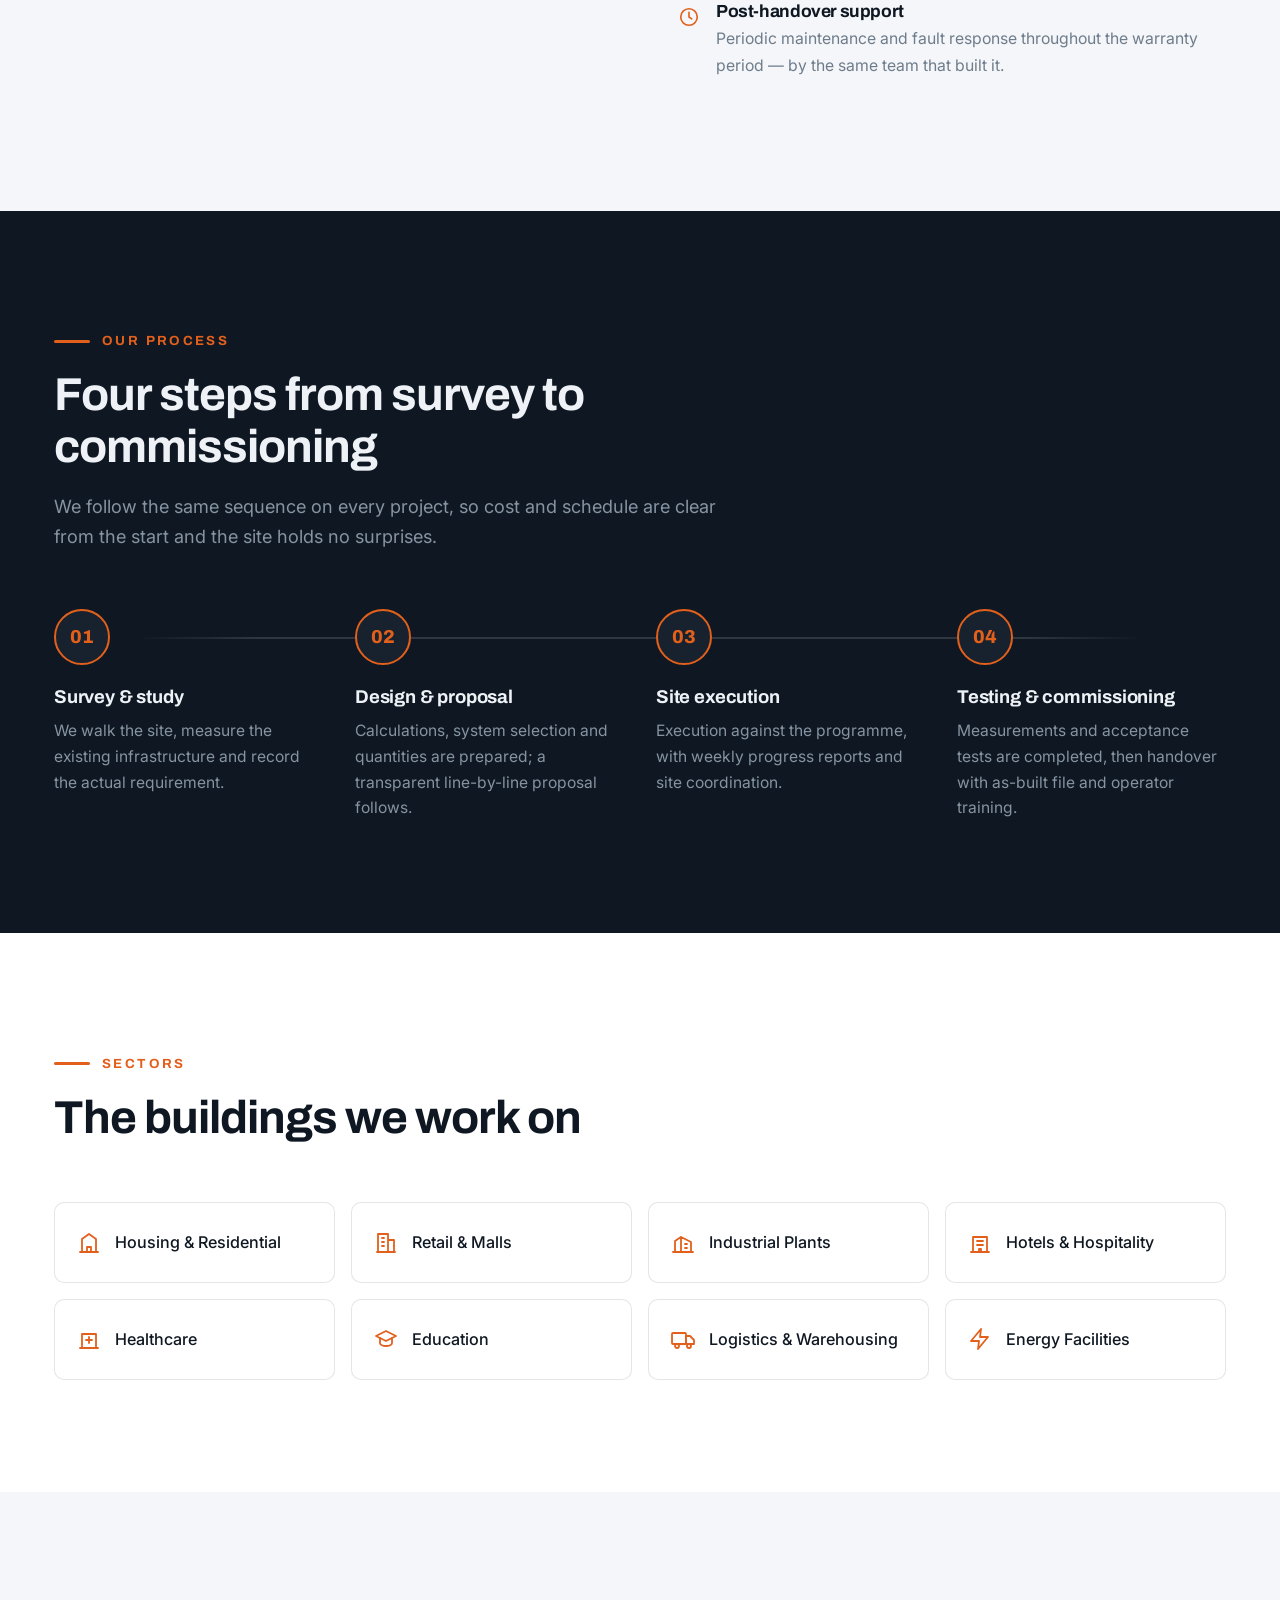
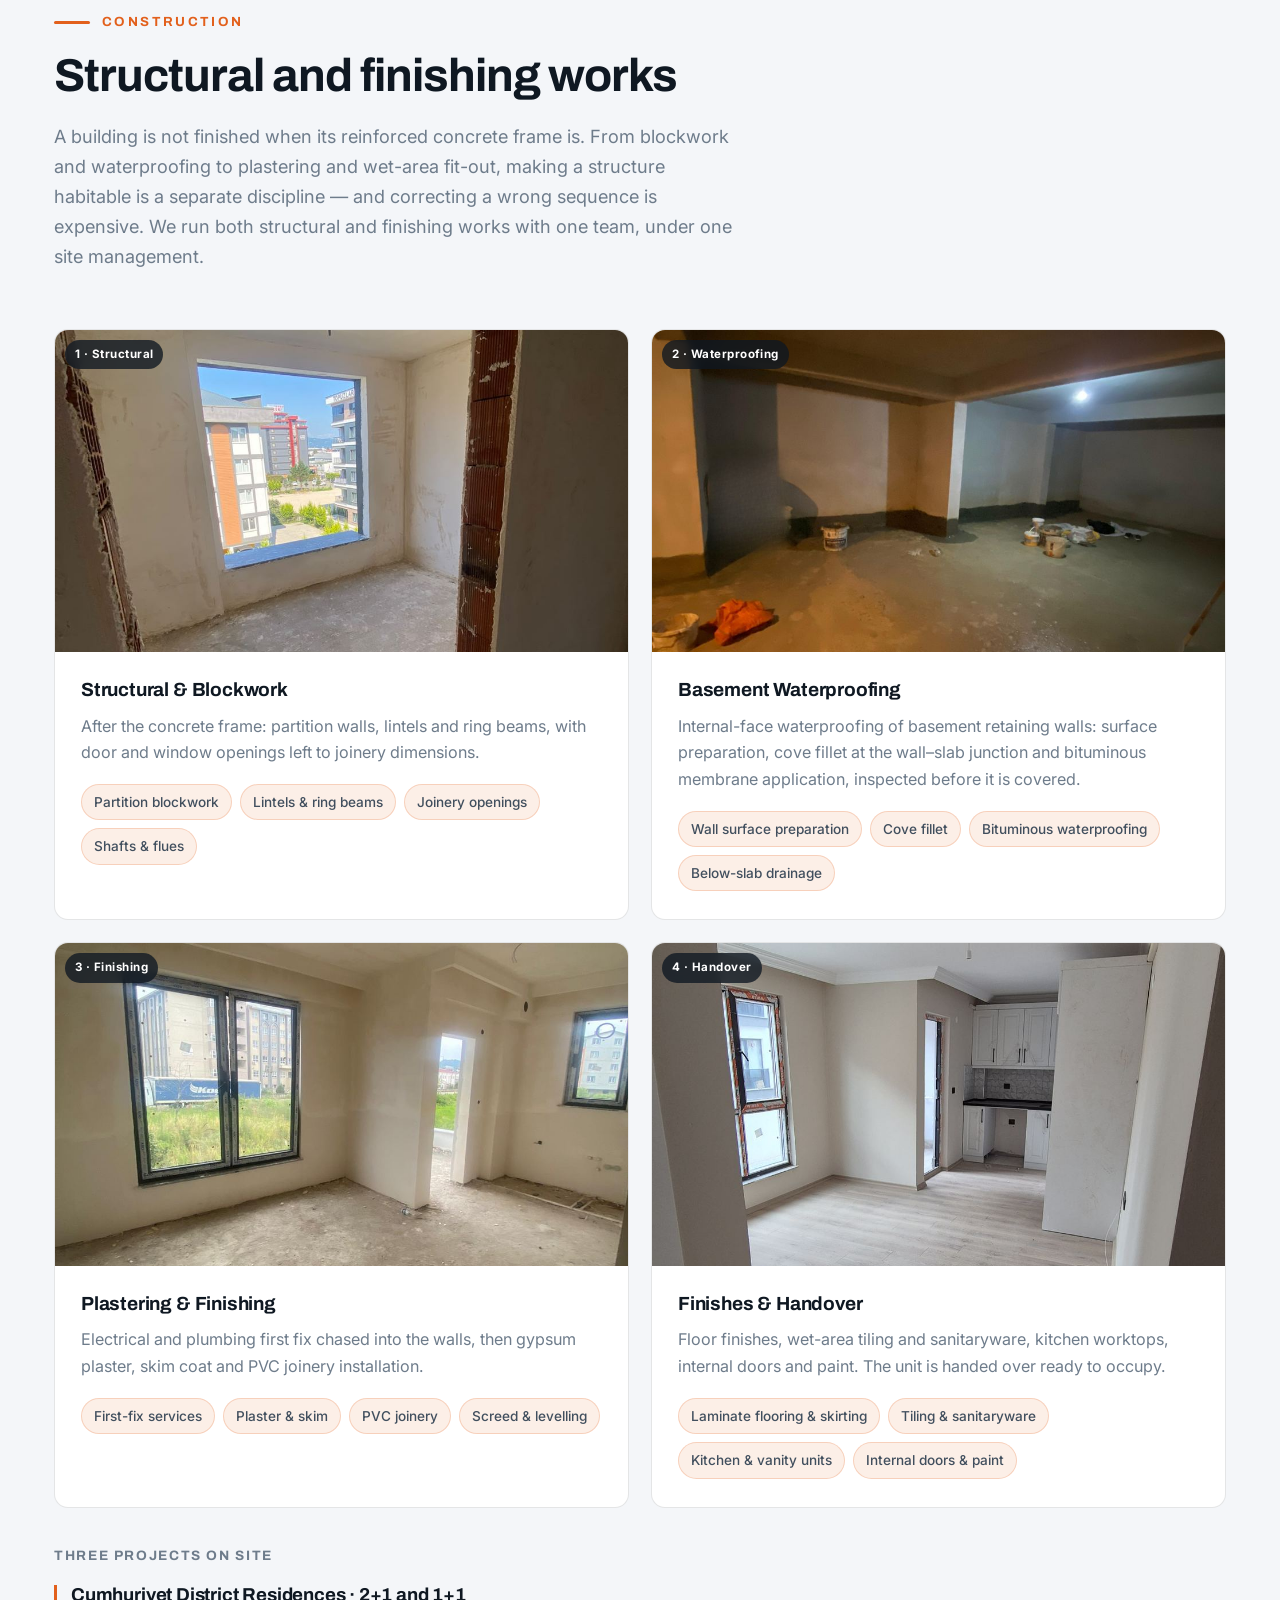
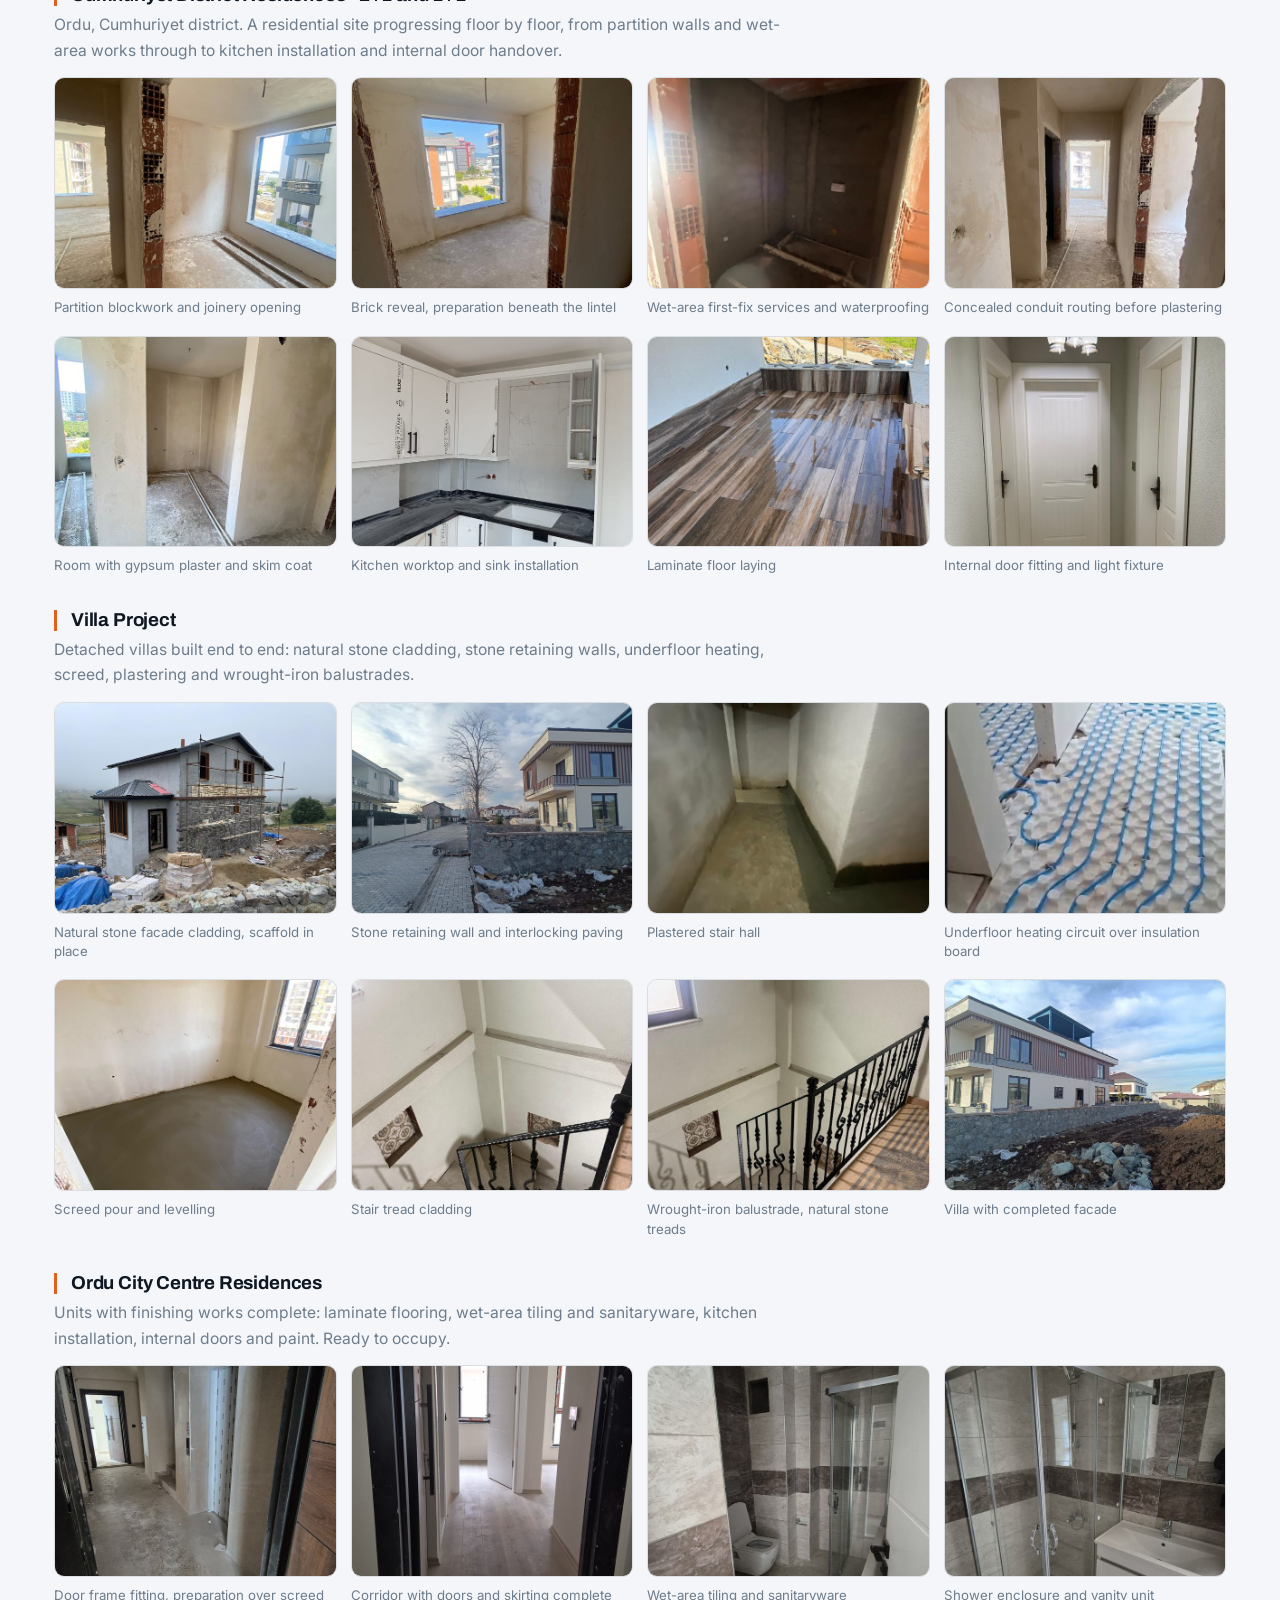
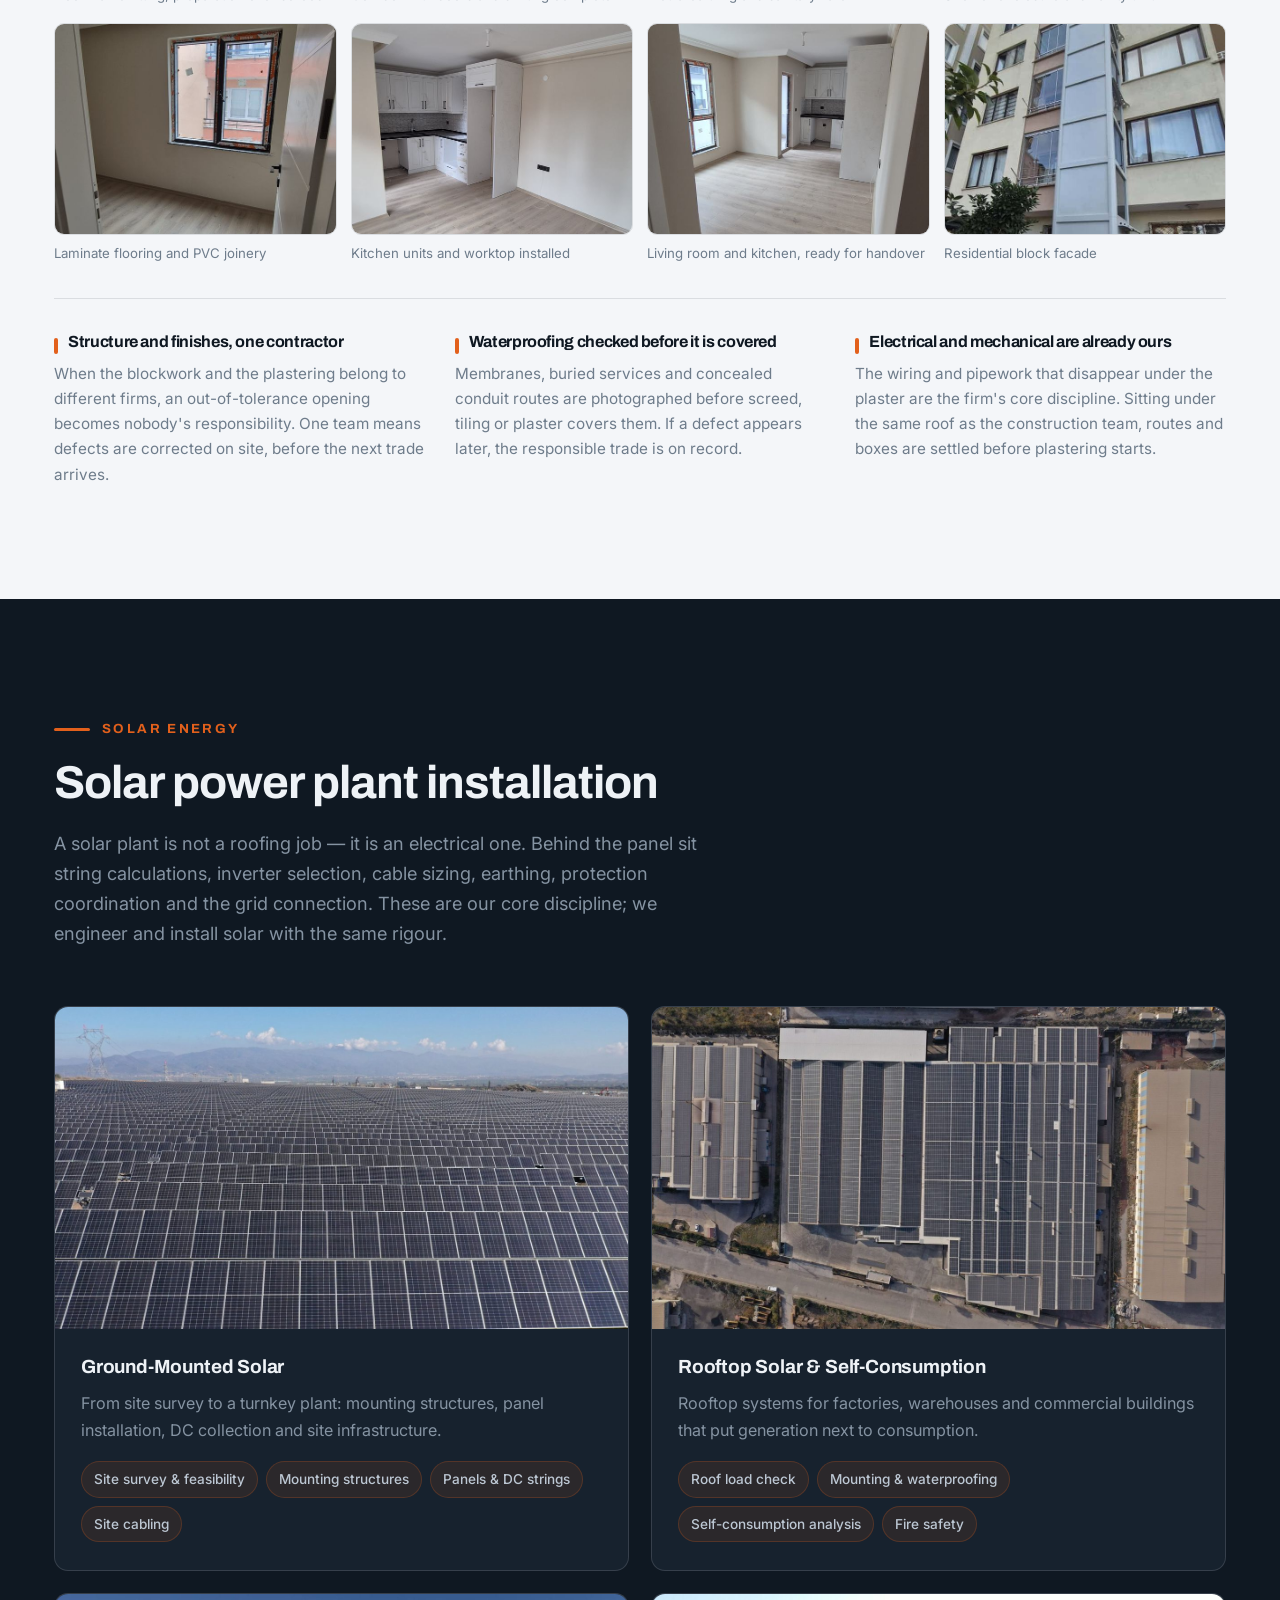
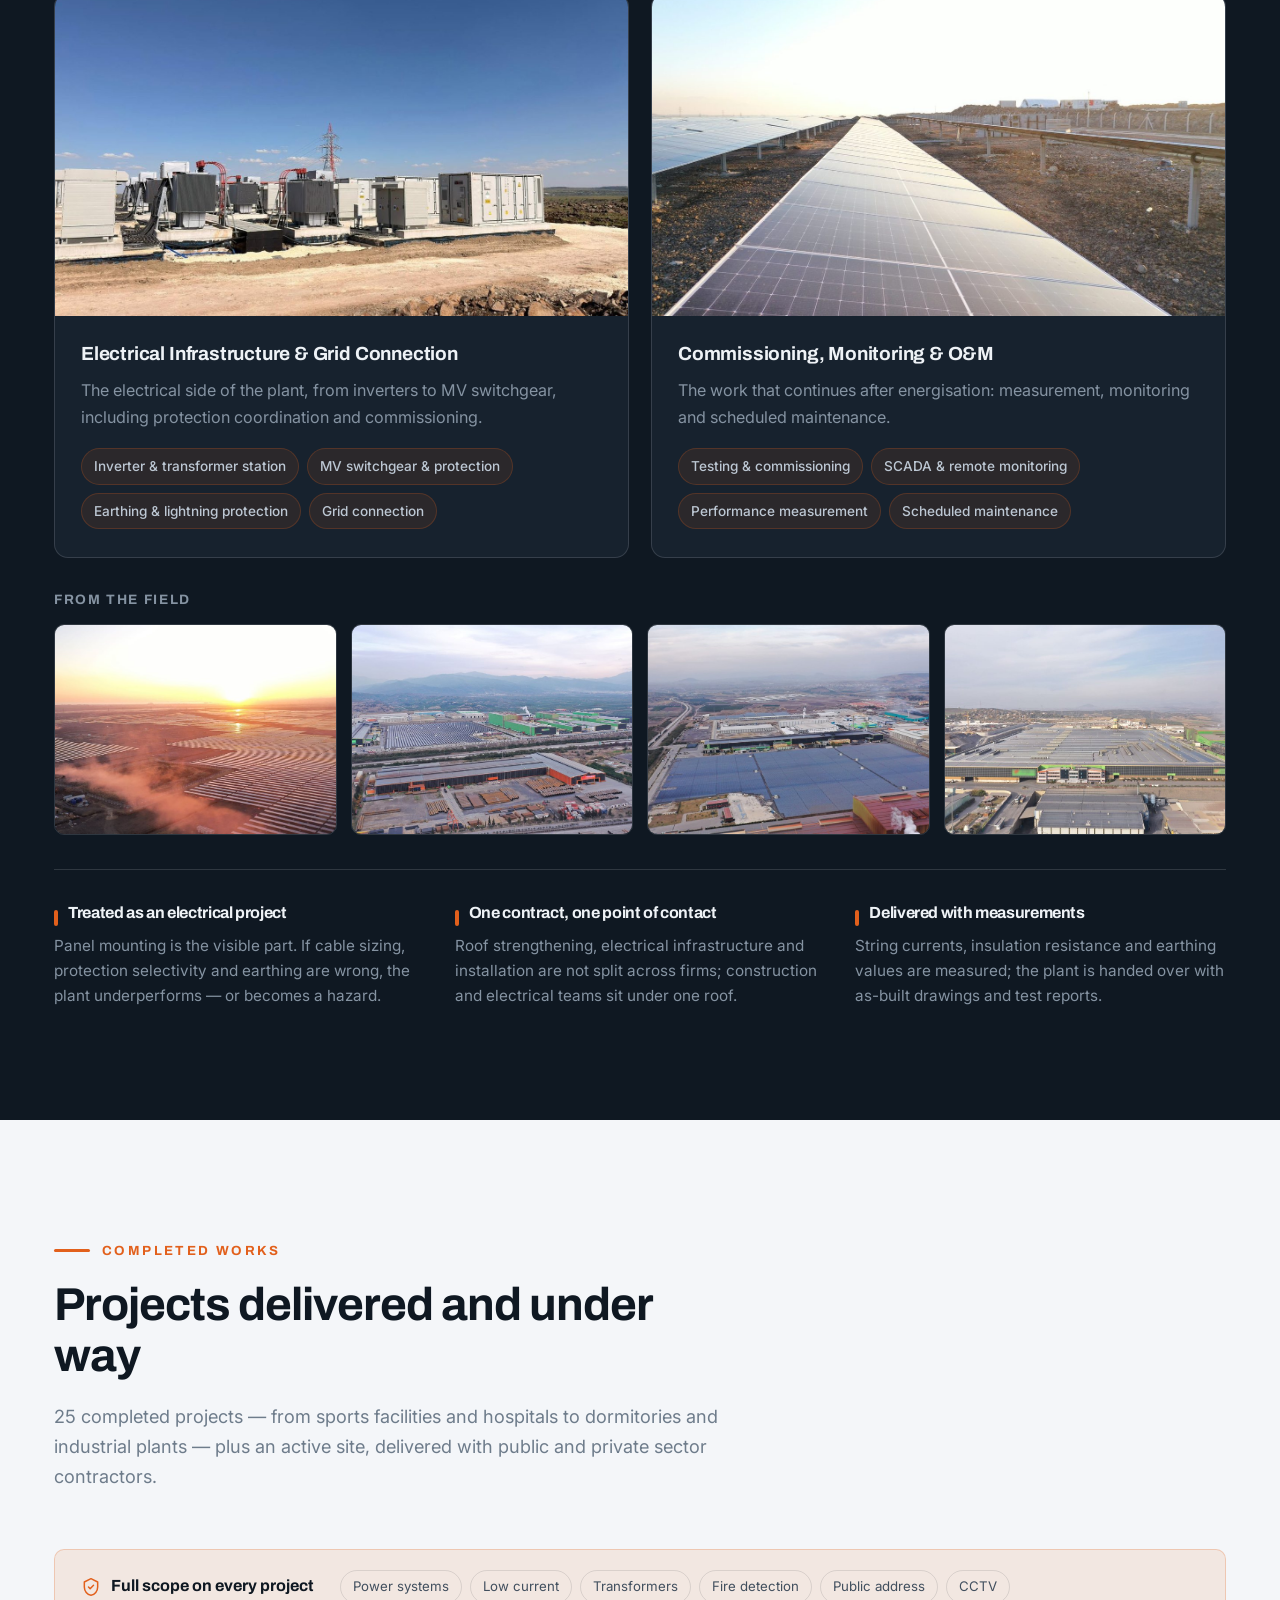
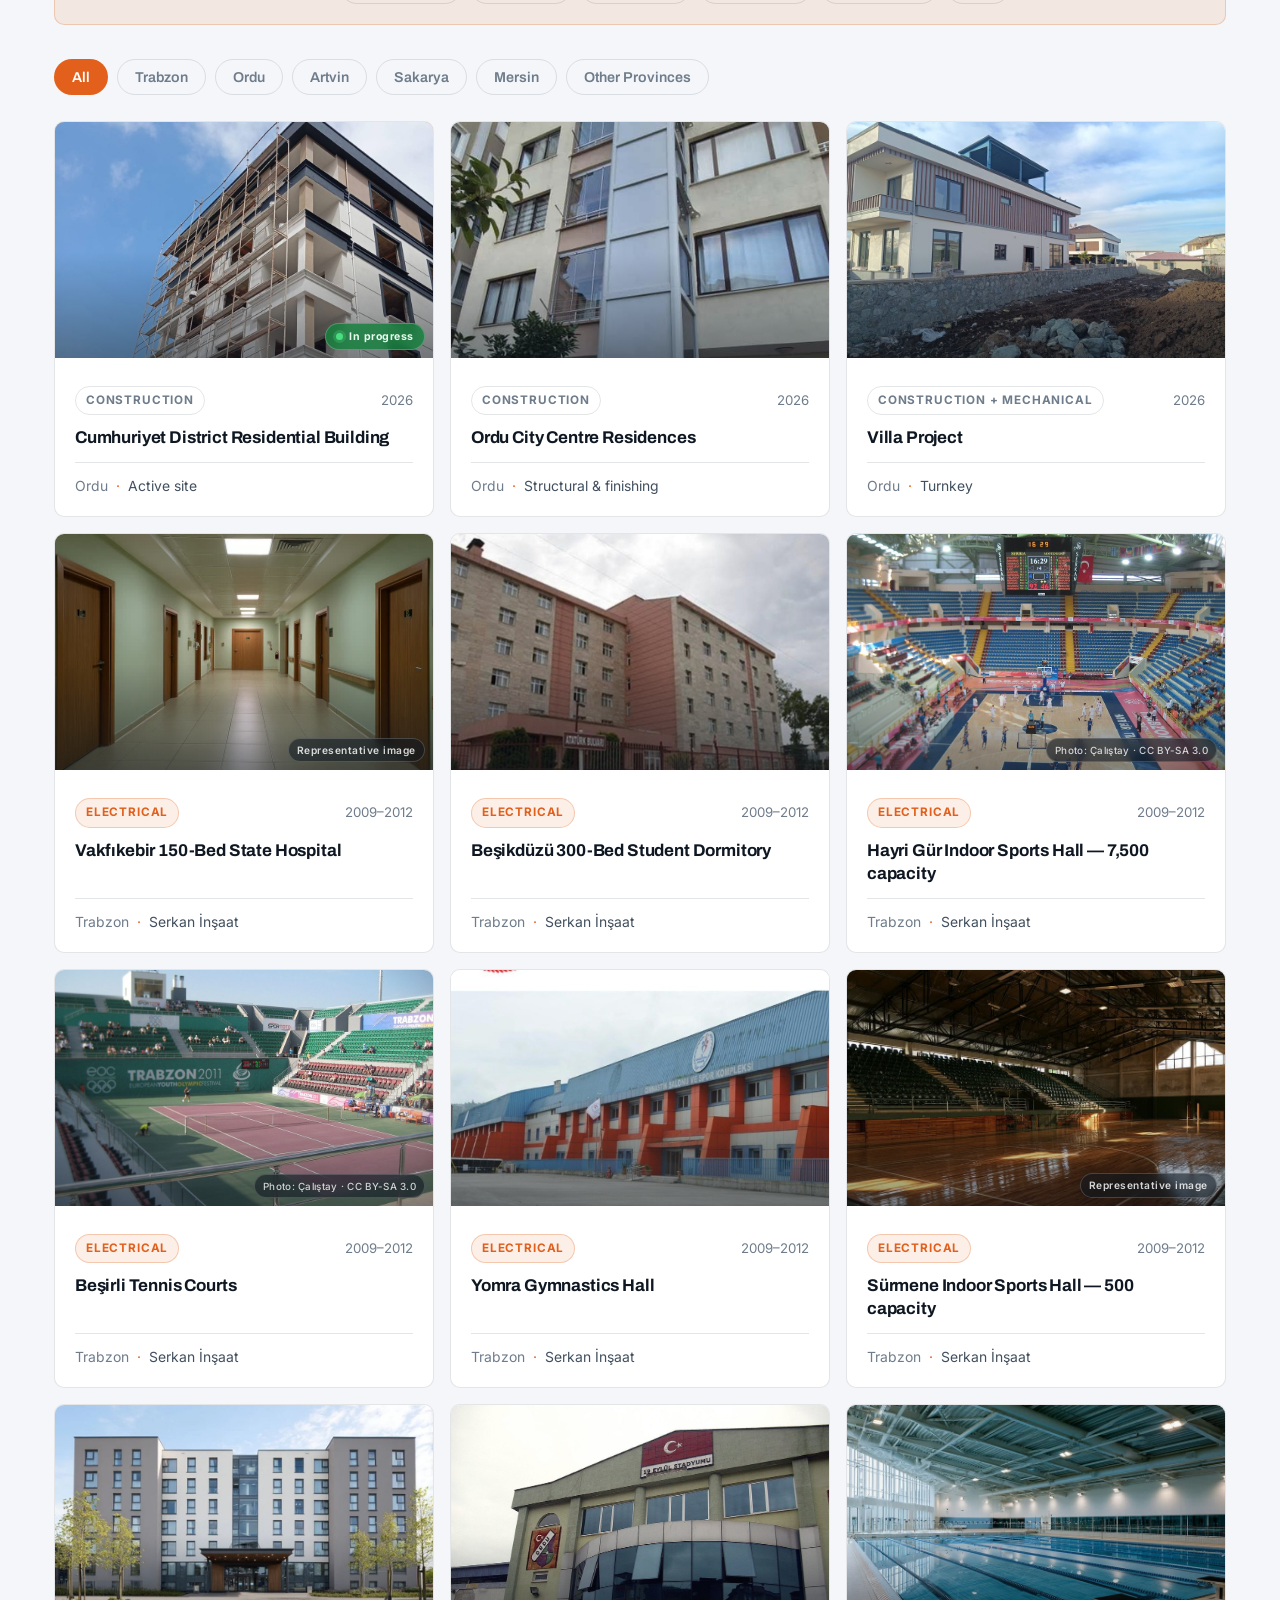
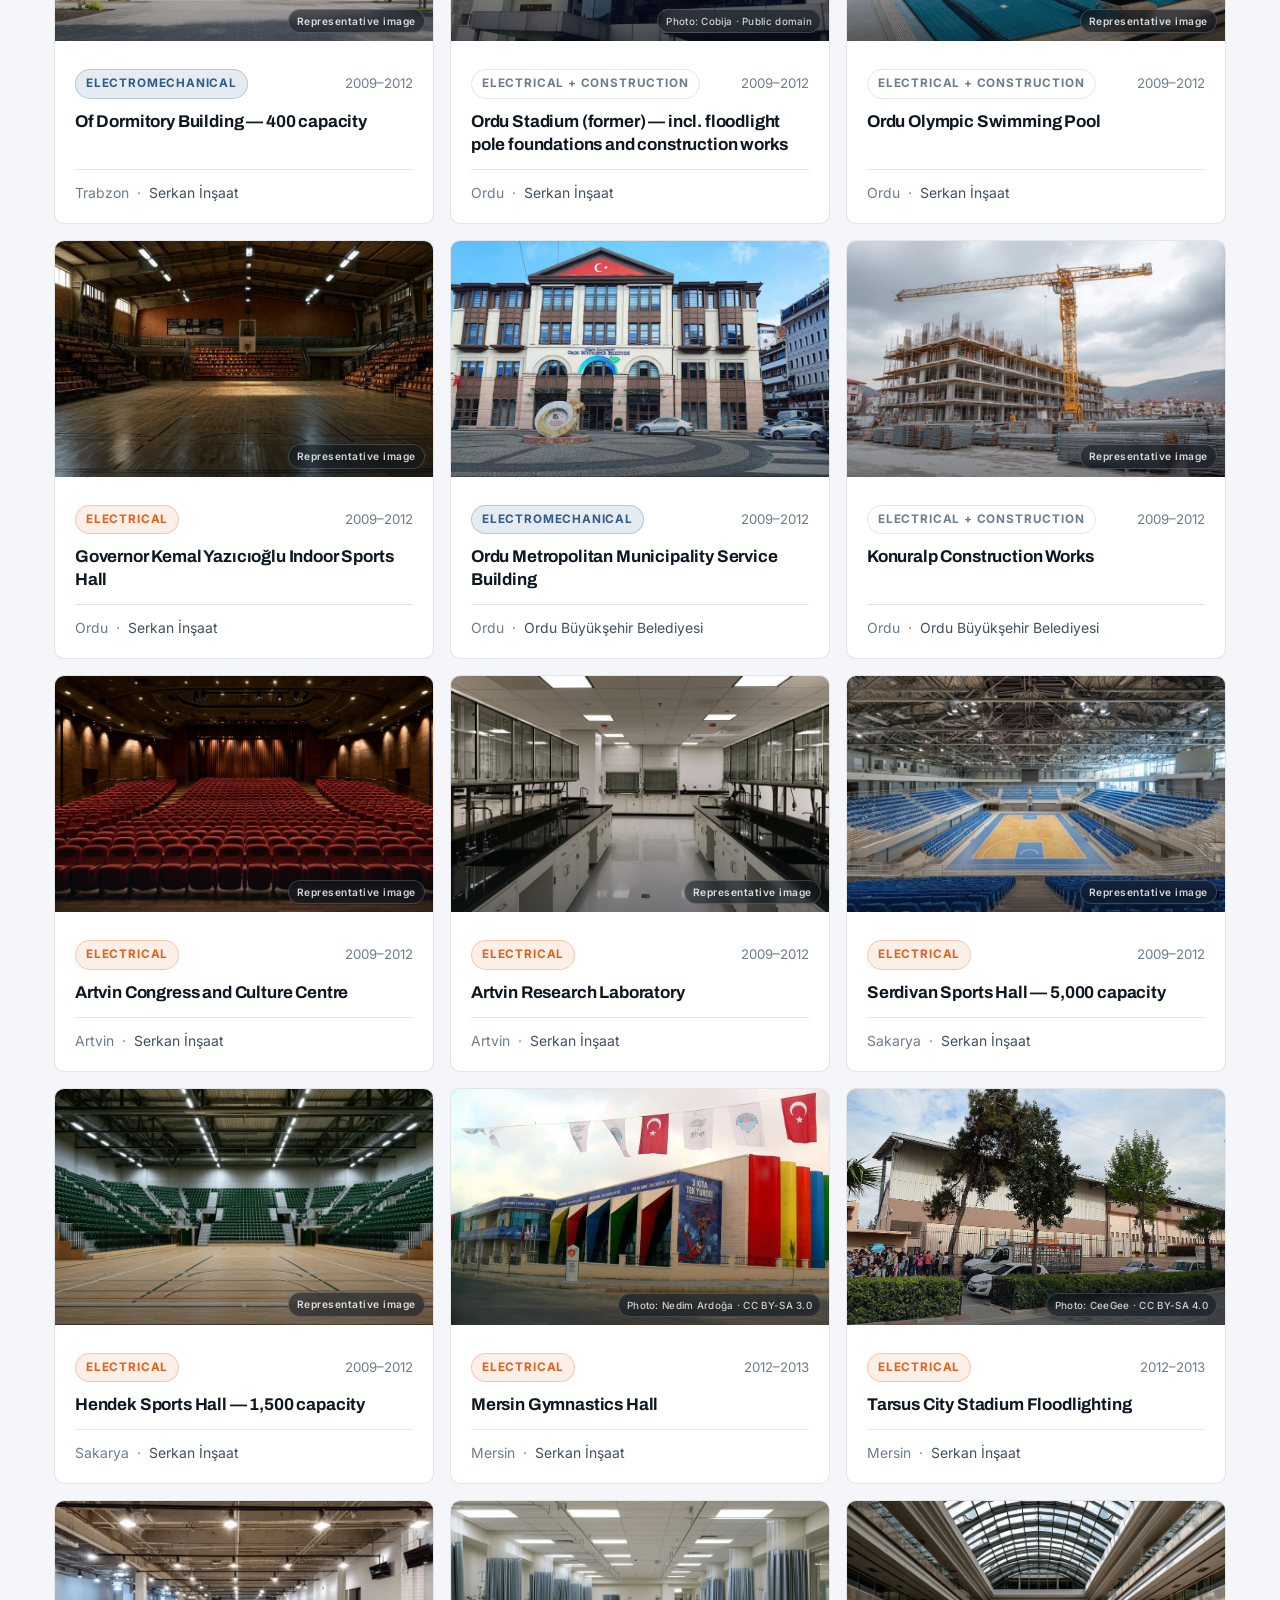
==== commit a70f2c58: "Yayin guncellemesi: Alti kalem gorseli yeniden uretildi: daha sade, sahada gorulen hallerine yakin" ====
--- a/index.html
+++ b/index.html
@@ -845,7 +845,8 @@
             </div>
           </div>
           <div class="kalem-detay" id="d-insaat-kaba-yapi" hidden>
-            <div class="kalem-gorsel"><img src="assets/gorseller/kalem/kaba-yapi.jpg" alt="Kaba yapı" loading="lazy"></div>
+            <div class="kalem-gorsel"><img src="assets/gorseller/kalem/kaba-yapi.jpg" alt="Kaba yapı" loading="lazy">
+            <span class="hizmet-temsili" data-tr="Temsili görsel" data-en="Representative image">Temsili görsel</span></div>
             <div class="kalem-metin">
               <h4 data-tr="Kaba yapı" data-en="Structural works">Kaba yapı</h4>
               <p data-tr="Betonarme sonrası bölme duvar, lento ve hatıl imalatları." data-en="Partition walls, lintels and ring beams following the concrete frame.">Betonarme sonrası bölme duvar, lento ve hatıl imalatları.</p>
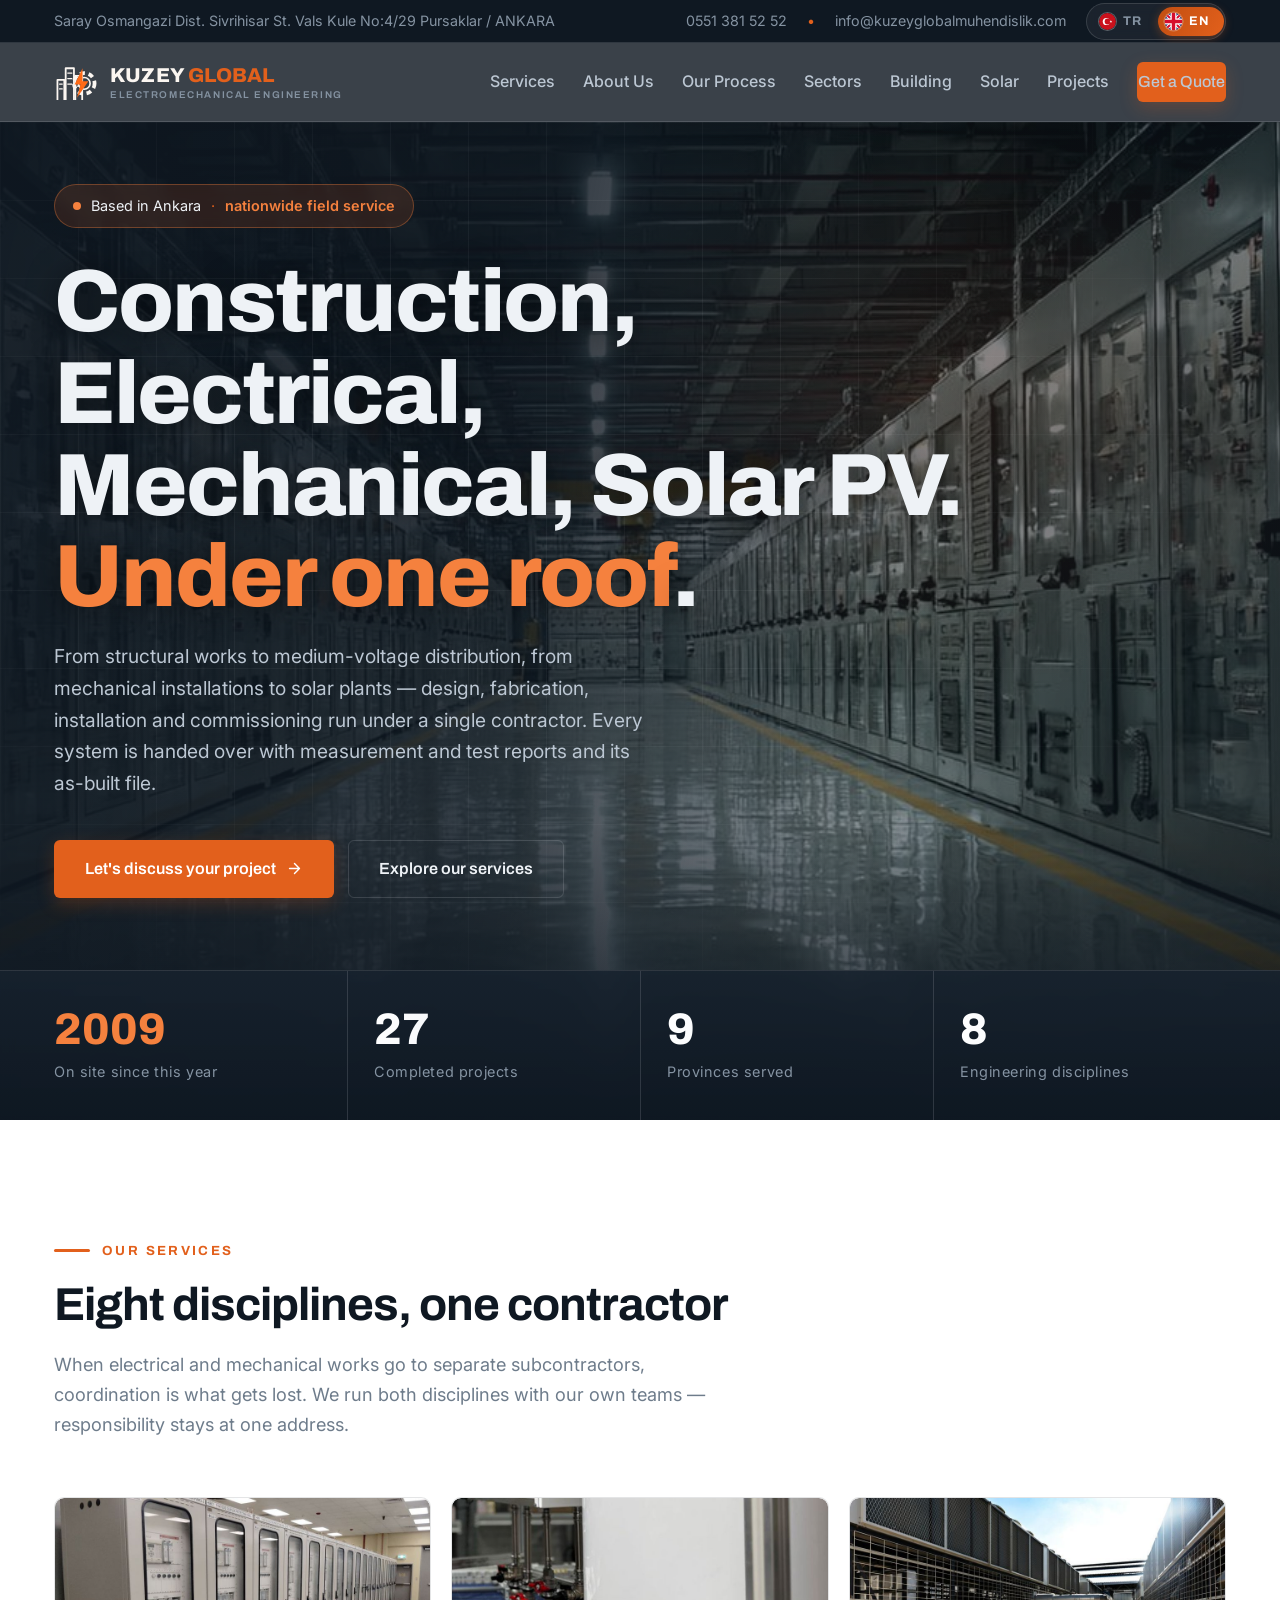
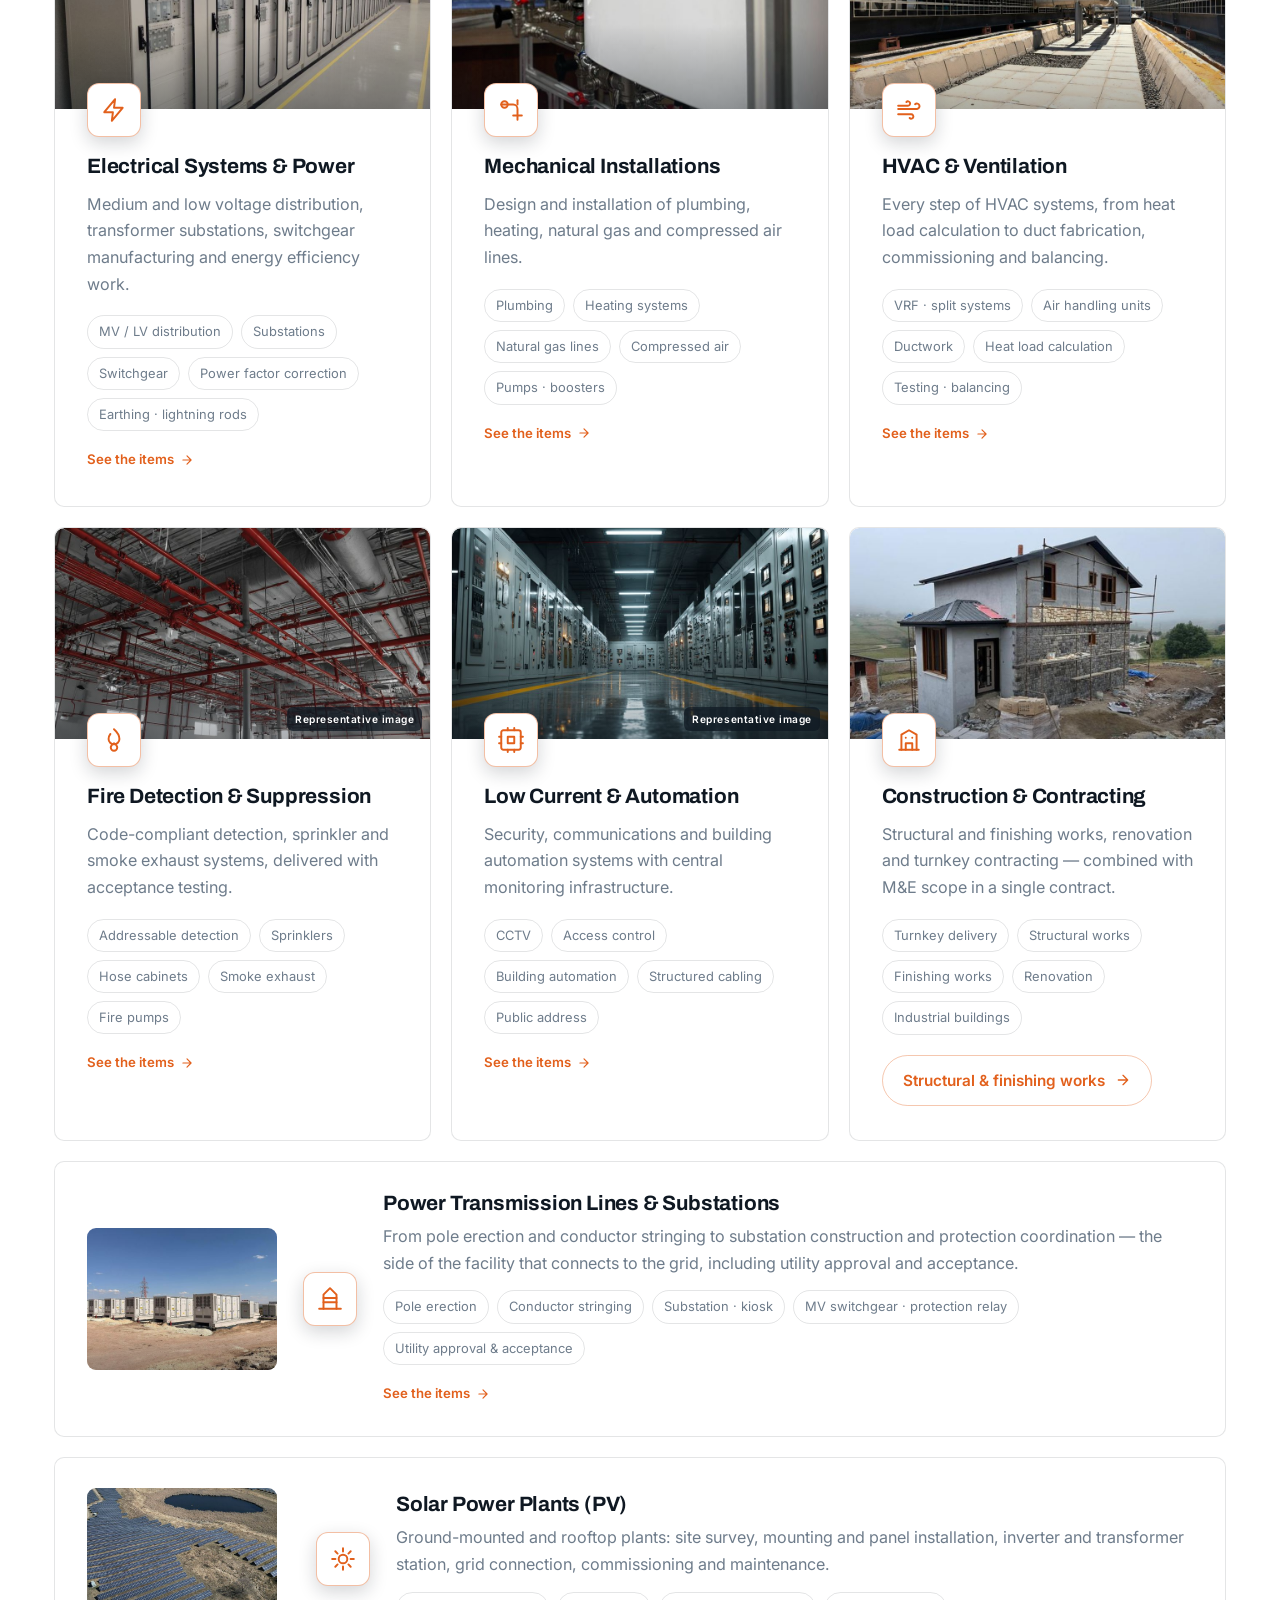
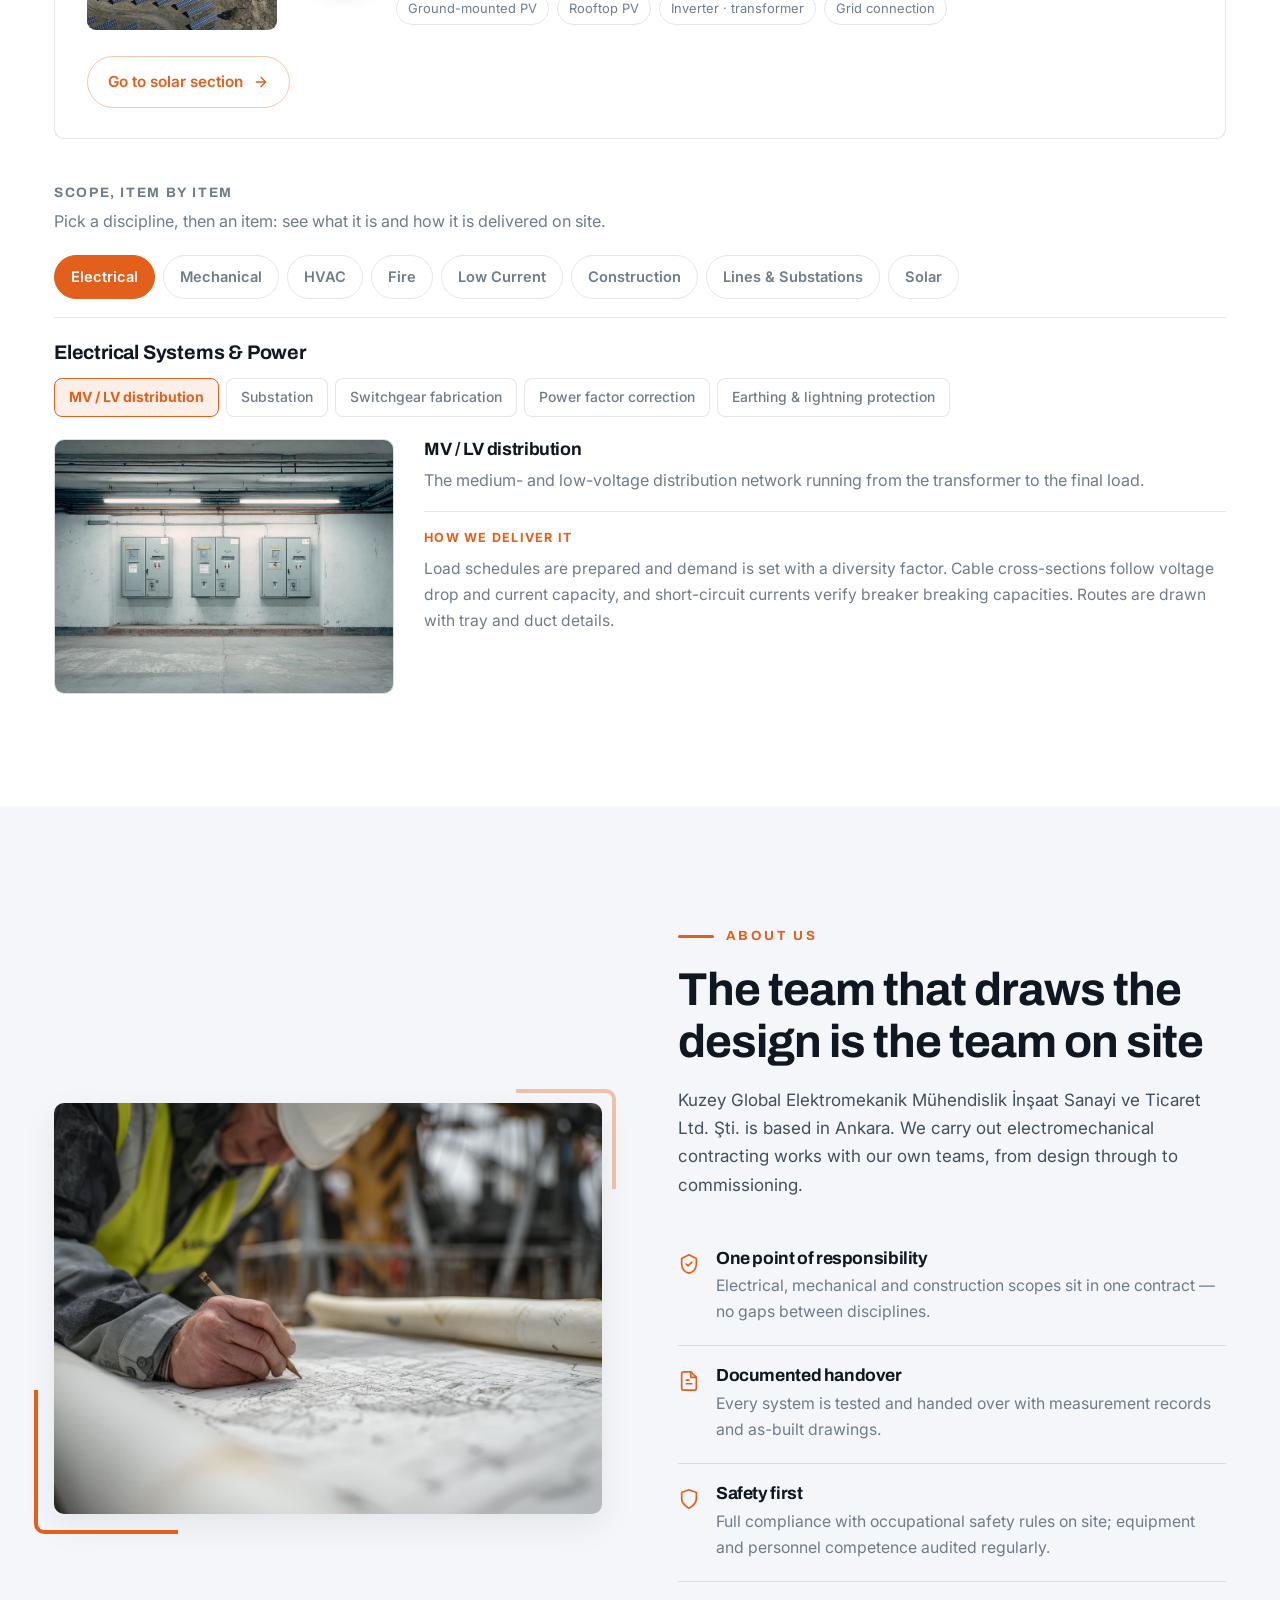
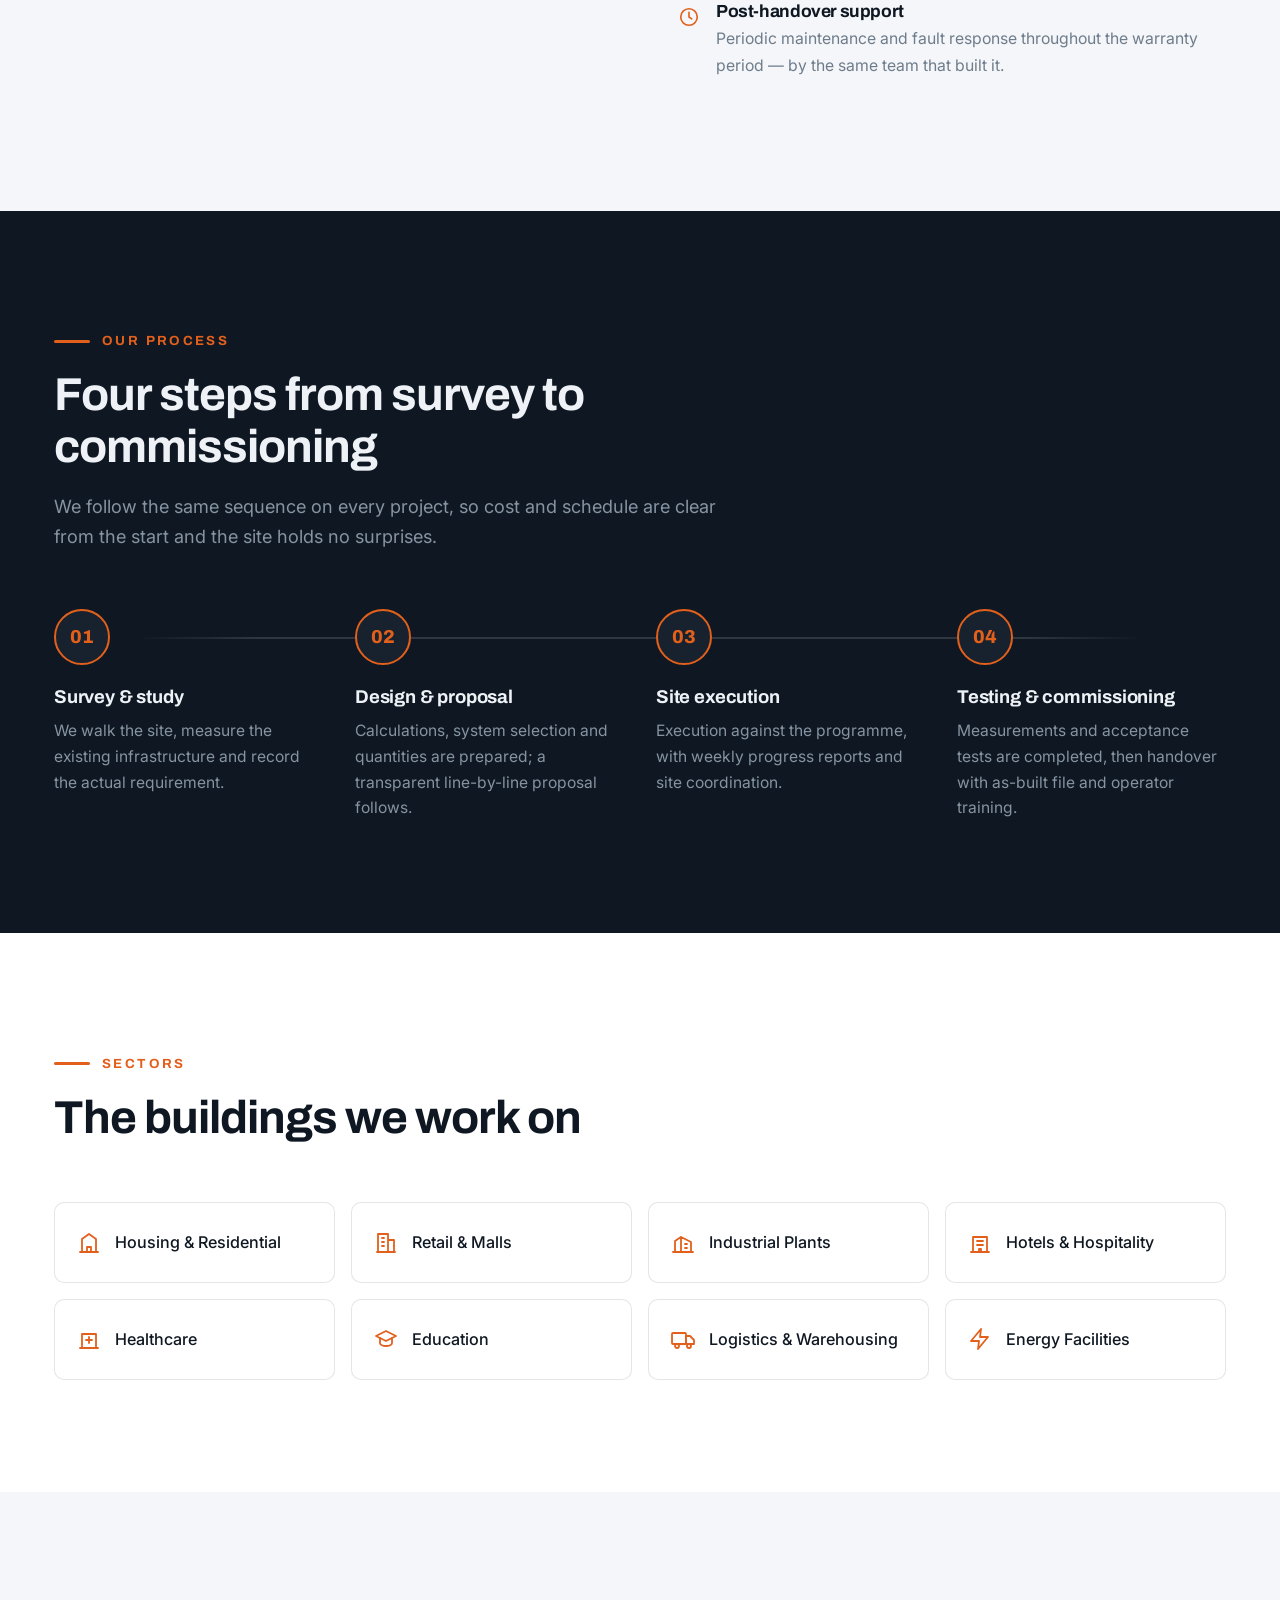
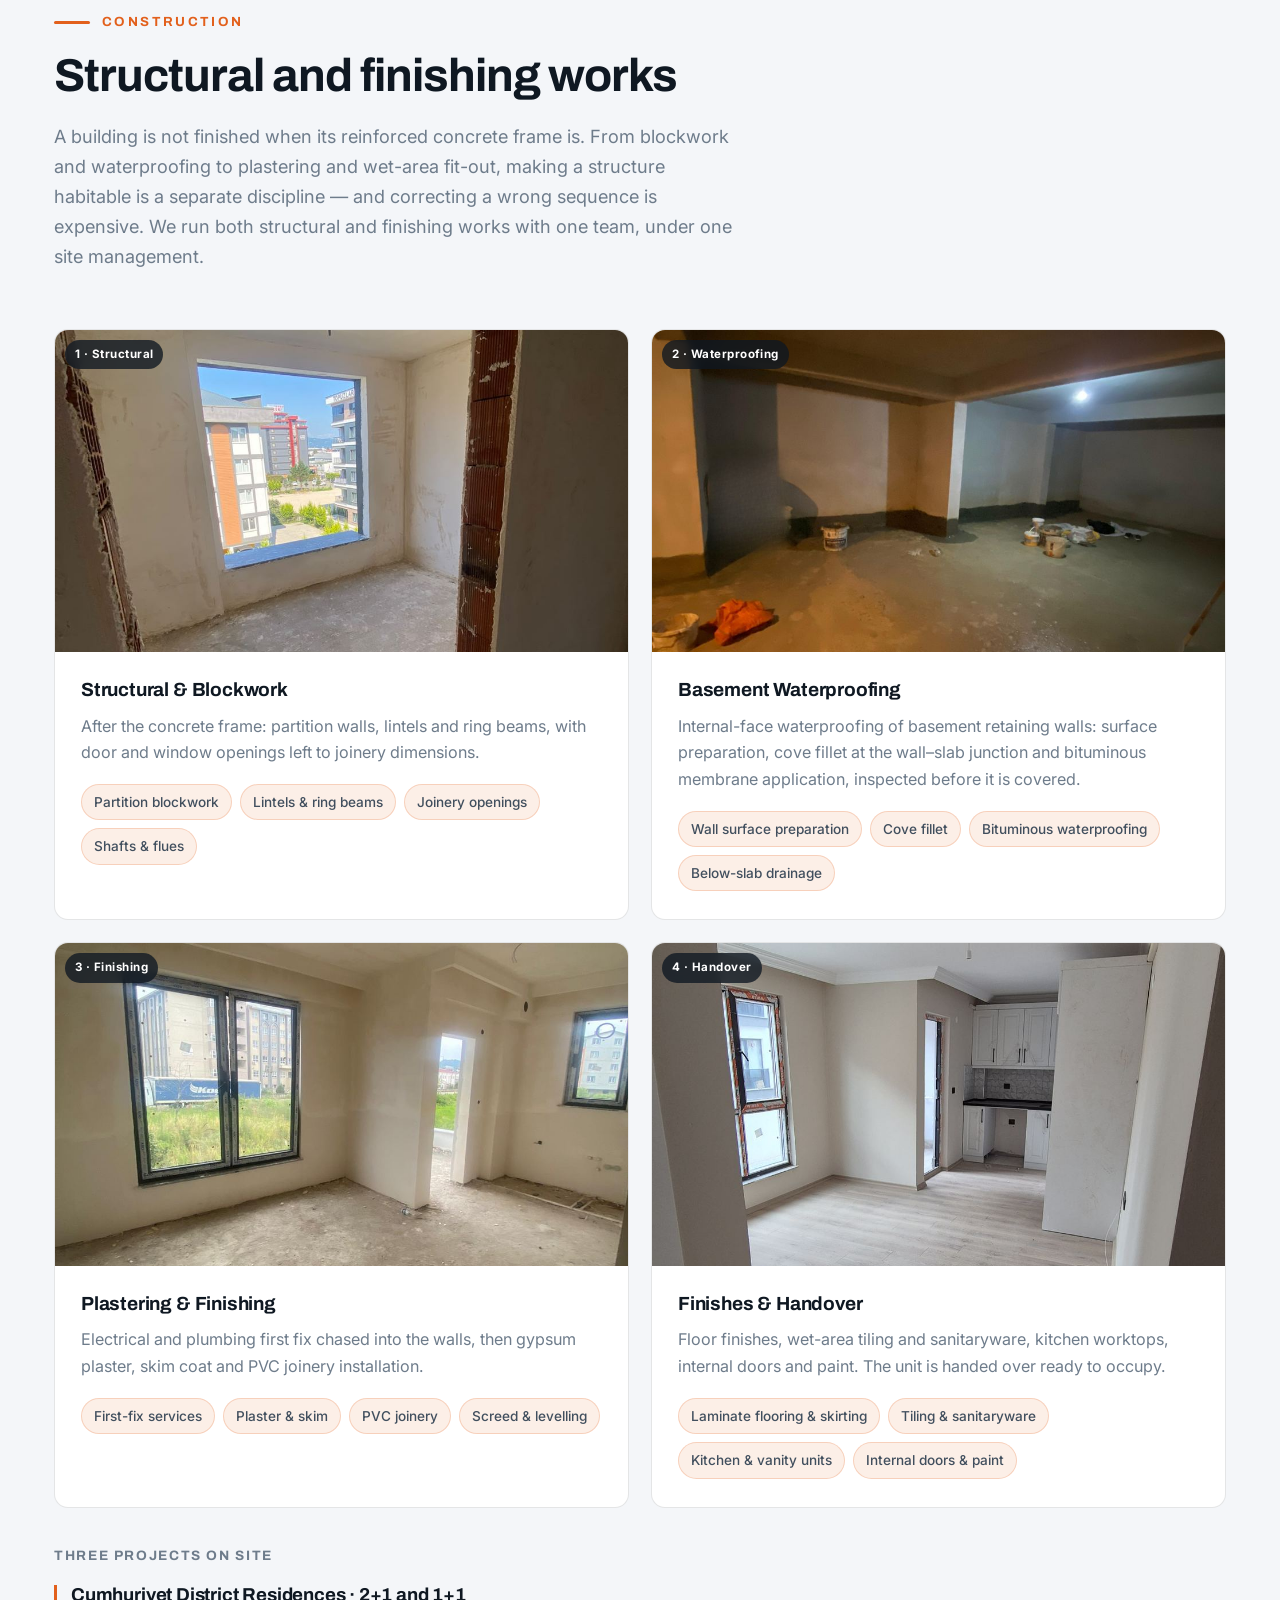
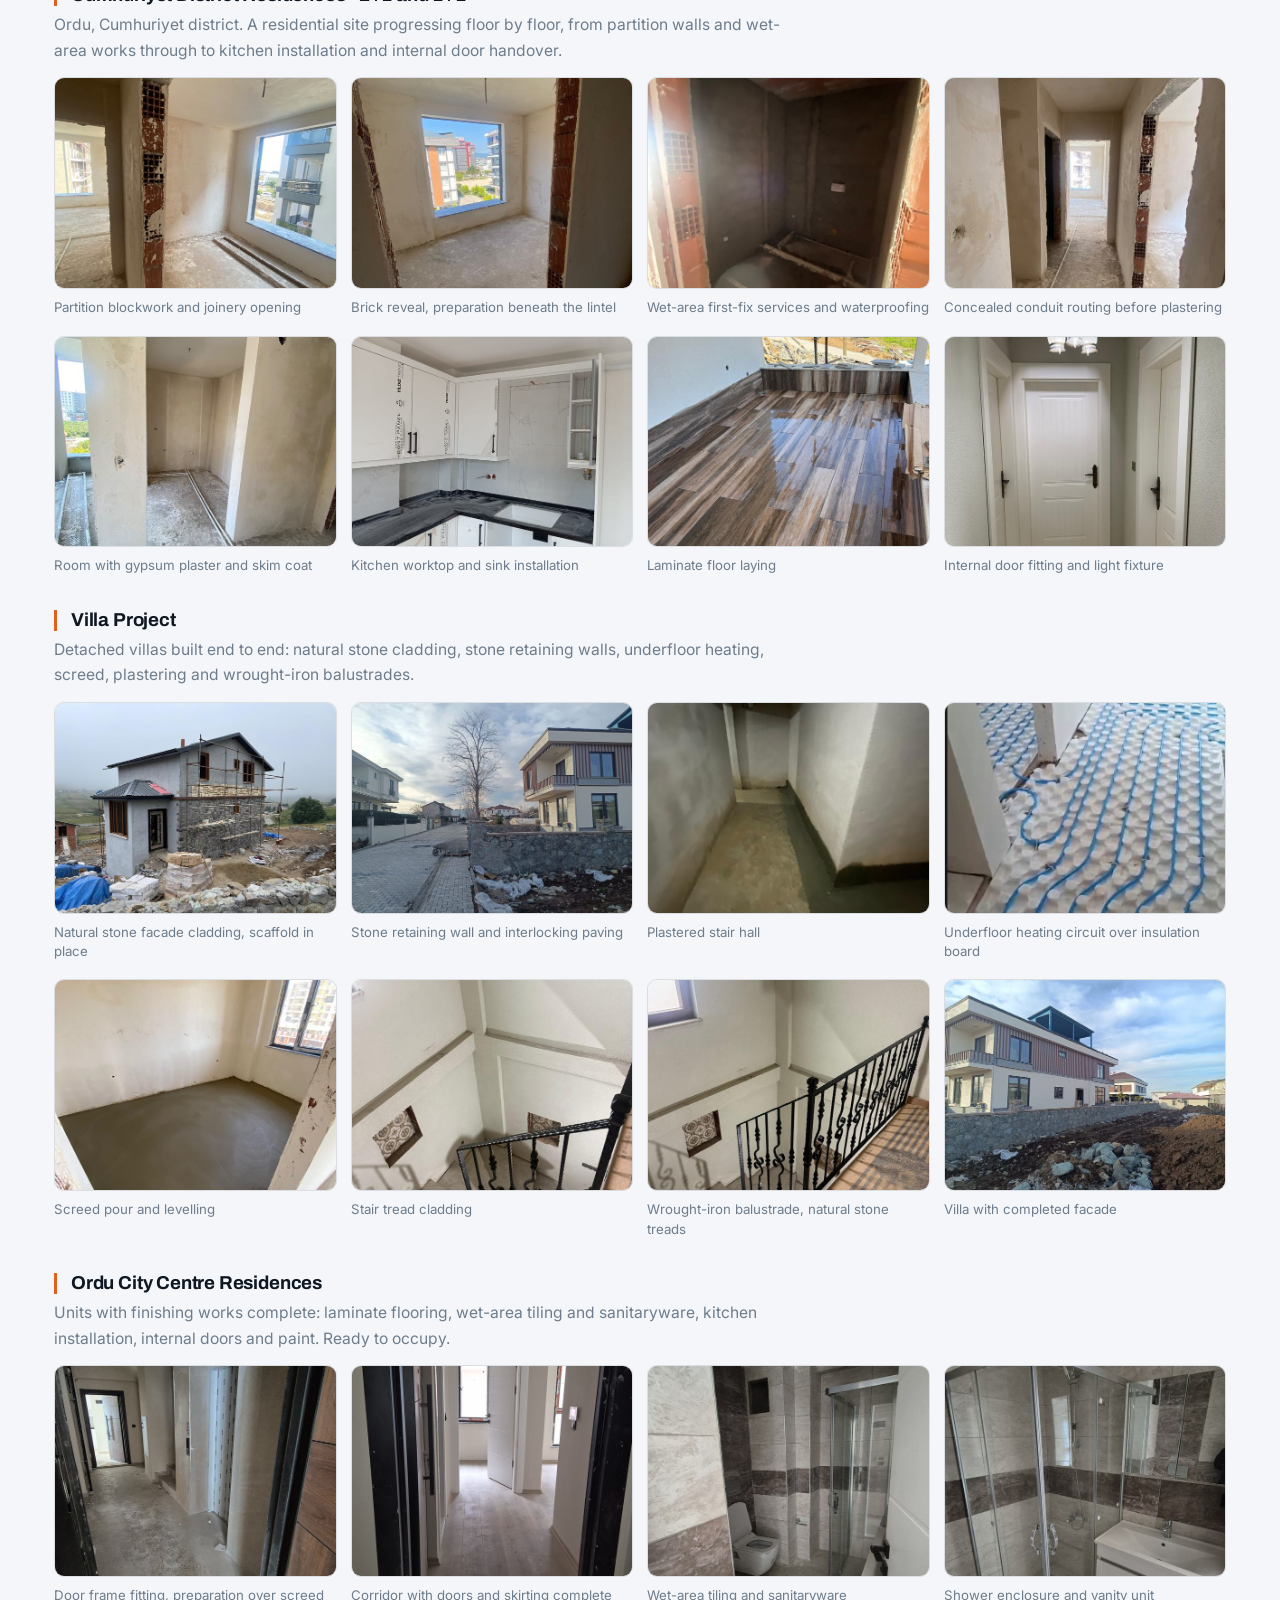
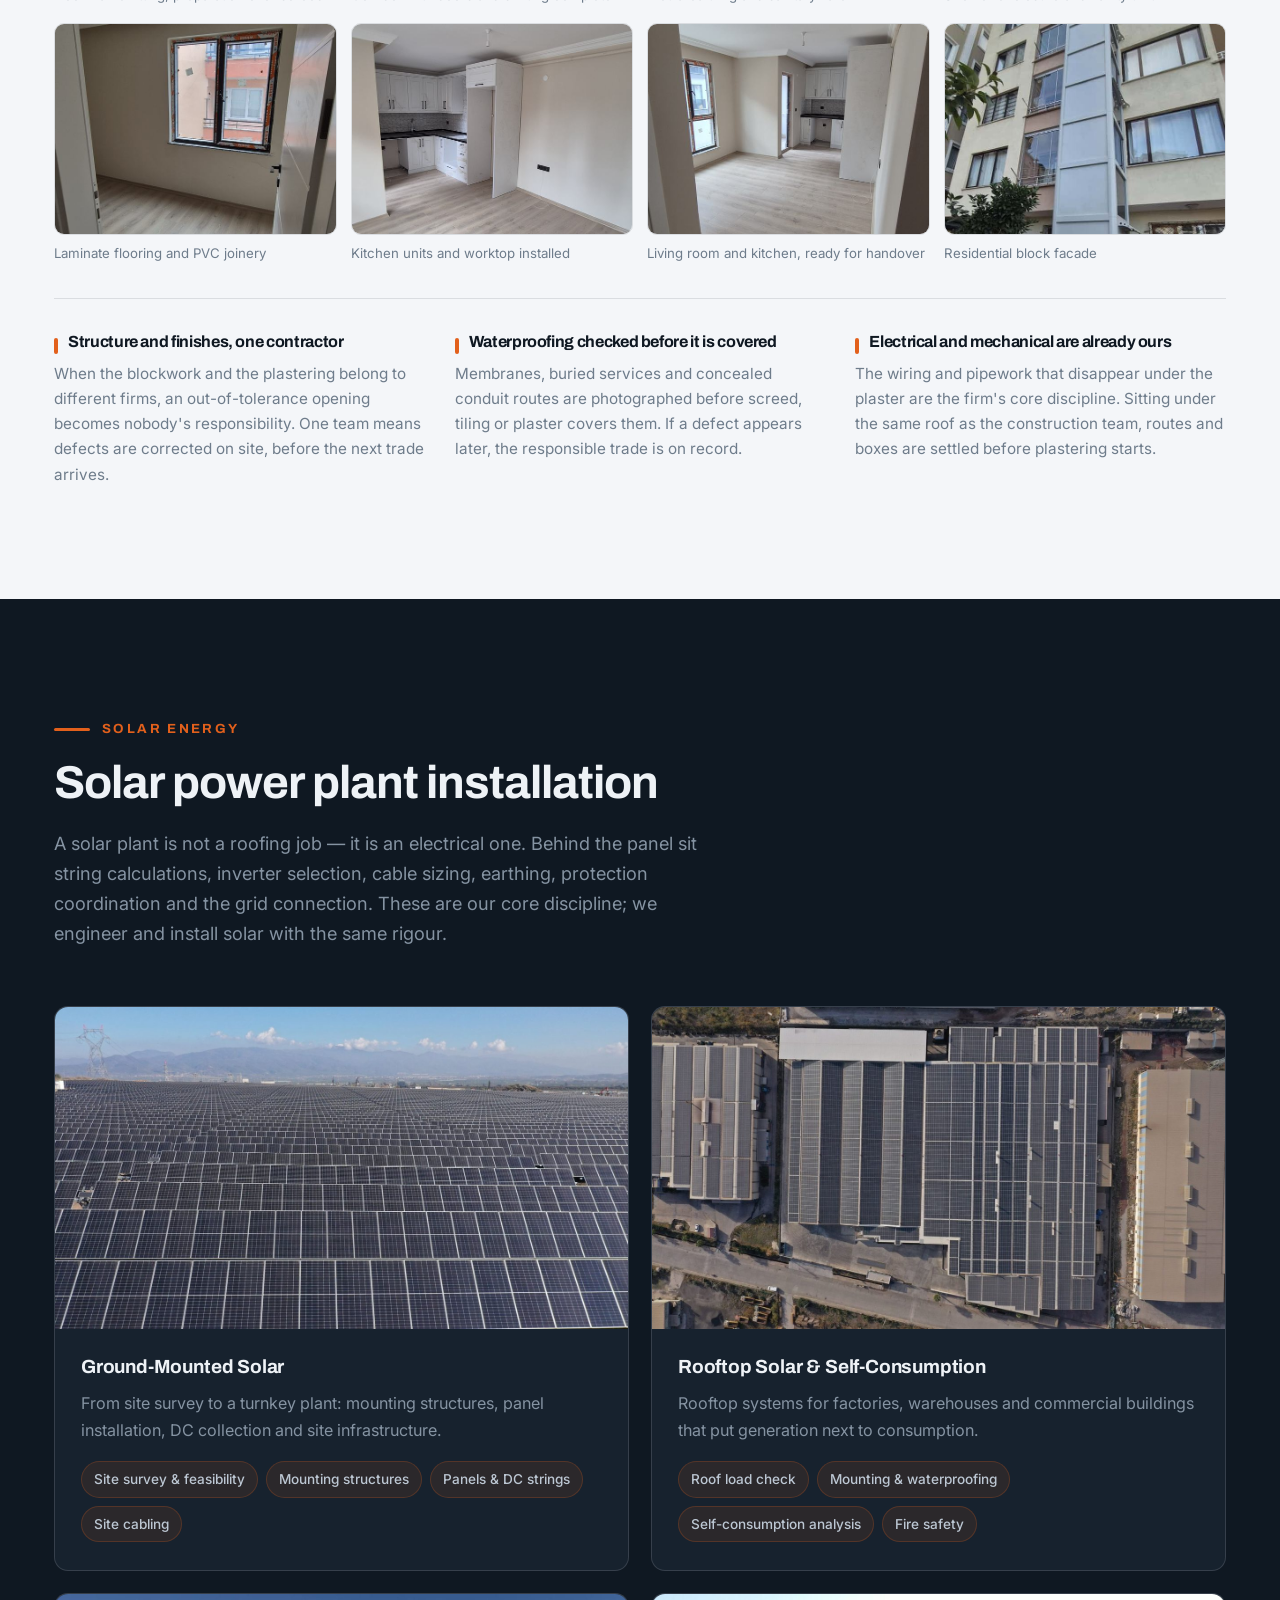
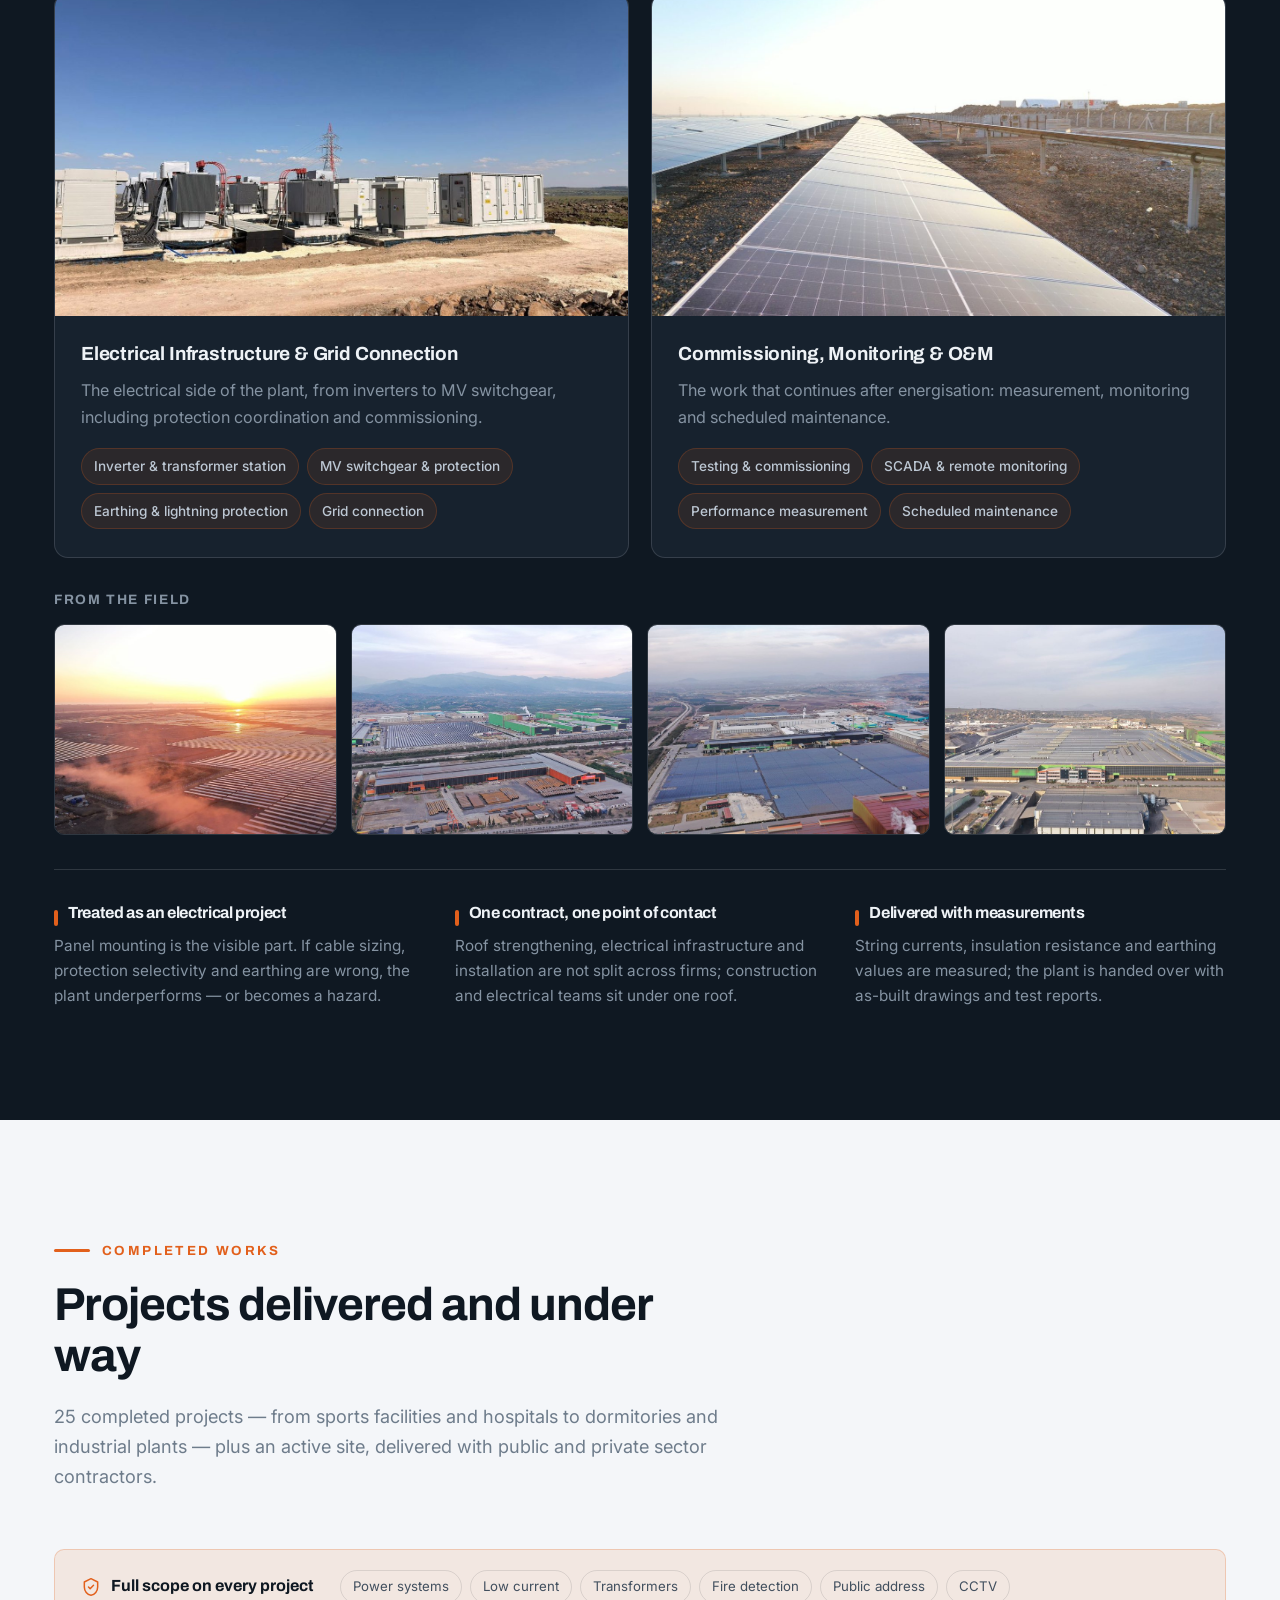
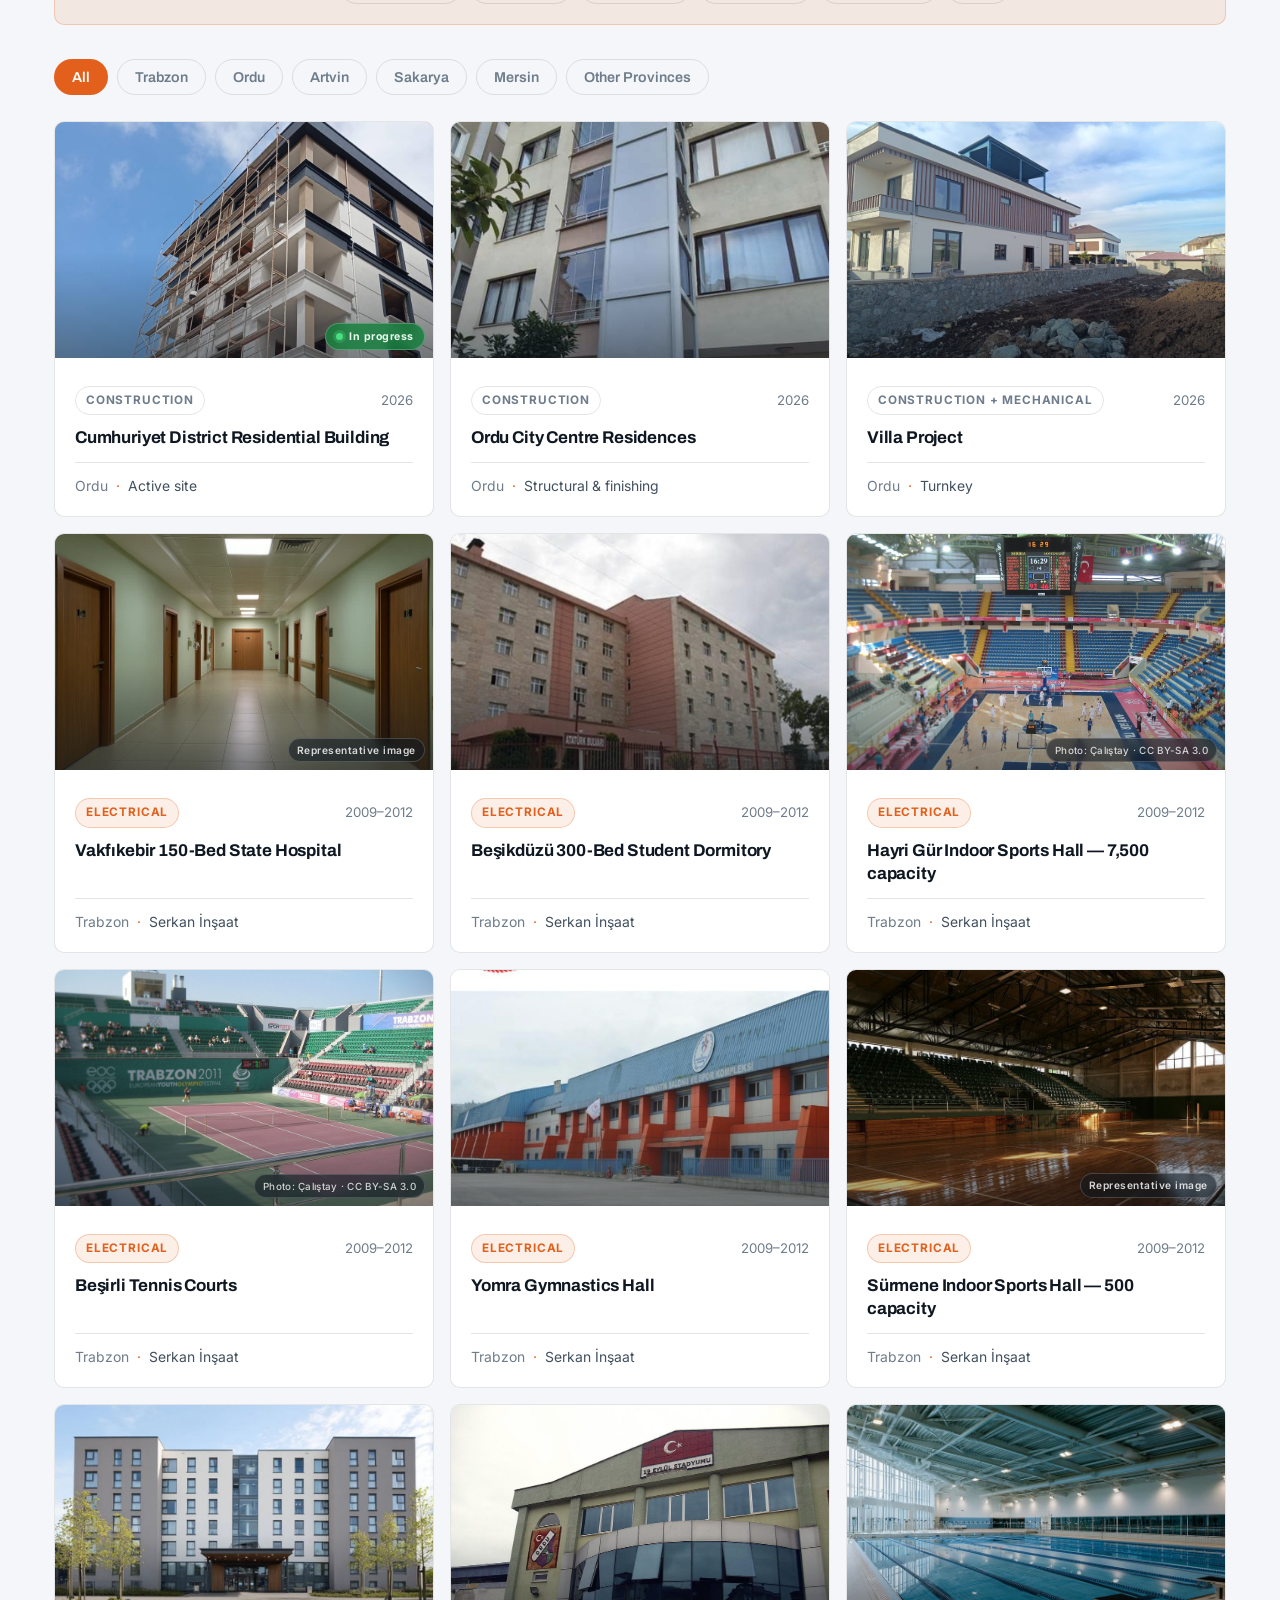
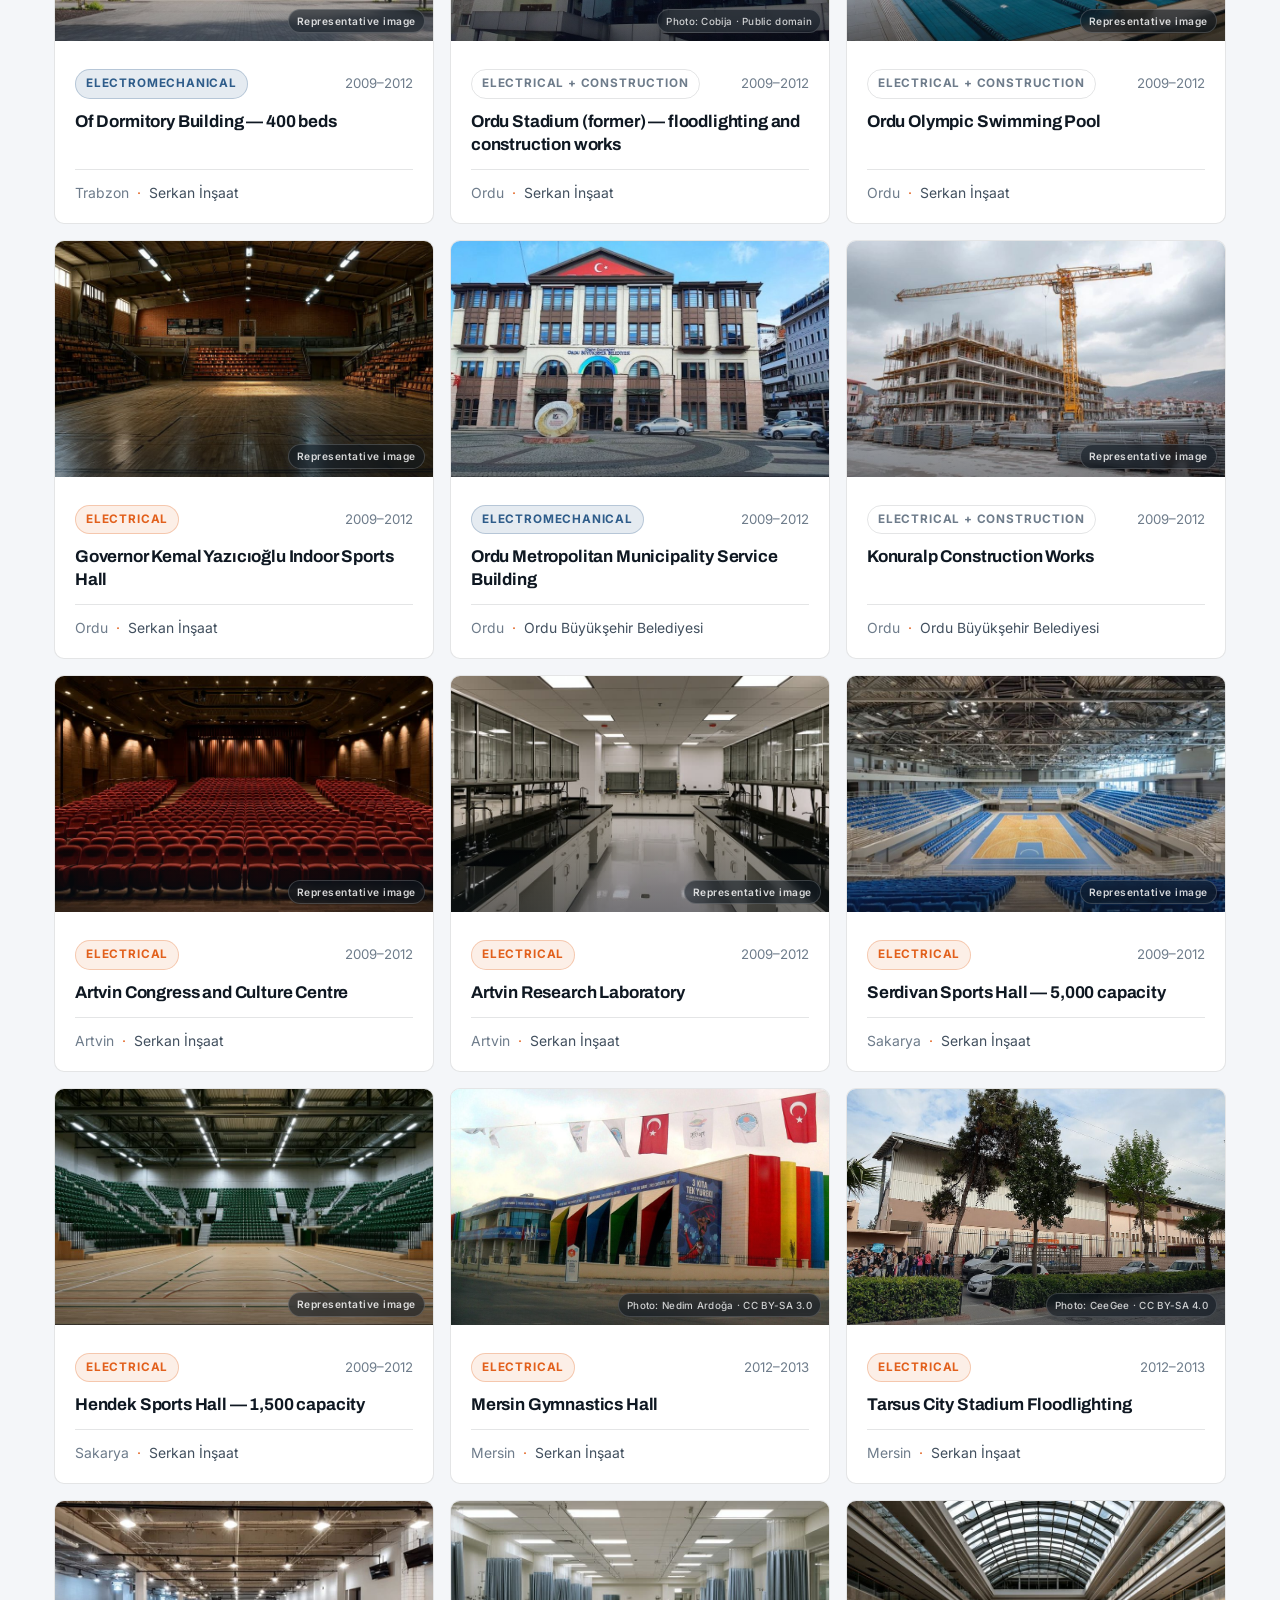
==== commit a051fd08: "Yayin guncellemesi: Katalog araci ve metin duzeltmeleri" ====
--- a/index.html
+++ b/index.html
@@ -534,7 +534,7 @@
               <p data-tr="Tesisin toprak bağlantısı ve yıldırımdan korunma tesisatı." data-en="The facility's earthing system and lightning protection installation.">Tesisin toprak bağlantısı ve yıldırımdan korunma tesisatı.</p>
               <p class="kalem-uygulama">
                 <b data-tr="Nasıl uyguluyoruz" data-en="How we deliver it">Nasıl uyguluyoruz</b>
-                <span data-tr="Toprak özdirenci ölçülerek elektrot tipi ve sayısı belirlenir. Temel topraklaması betonarme içine gömülür, eş potansiyel bara ile metal aksam birleştirilir. Paratoner koruma açısına göre yerleştirilir; teslimde topraklama direnci ölçülüp raporlanır." data-en="Soil resistivity determines electrode type and quantity. Foundation earthing is cast into the concrete and metalwork bonded to an equipotential bar. Air terminals are placed by protection angle; earth resistance is measured and reported at handover.">Toprak özdirenci ölçülerek elektrot tipi ve sayısı belirlenir. Temel topraklaması betonarme içine gömülür, eş potansiyel bara ile metal aksam birleştirilir. Paratoner koruma açısına göre yerleştirilir; teslimde topraklama direnci ölçülüp raporlanır.</span>
+                <span data-tr="Toprak özdirenci ölçülerek elektrot tipi ve sayısı belirlenir. Temel topraklaması betonarme içine gömülür, eşpotansiyel bara ile metal aksam birleştirilir. Paratoner koruma açısına göre yerleştirilir; teslimde topraklama direnci ölçülüp raporlanır." data-en="Soil resistivity determines electrode type and quantity. Foundation earthing is cast into the concrete and metalwork bonded to an equipotential bar. Air terminals are placed by protection angle; earth resistance is measured and reported at handover.">Toprak özdirenci ölçülerek elektrot tipi ve sayısı belirlenir. Temel topraklaması betonarme içine gömülür, eşpotansiyel bara ile metal aksam birleştirilir. Paratoner koruma açısına göre yerleştirilir; teslimde topraklama direnci ölçülüp raporlanır.</span>
               </p>
             </div>
           </div>
@@ -560,7 +560,7 @@
               <p data-tr="Temiz su, pis su ve yağmur suyu hatlarının tesisi." data-en="Installation of potable water, waste and rainwater systems.">Temiz su, pis su ve yağmur suyu hatlarının tesisi.</p>
               <p class="kalem-uygulama">
                 <b data-tr="Nasıl uyguluyoruz" data-en="How we deliver it">Nasıl uyguluyoruz</b>
-                <span data-tr="Temiz suda eşdeğer musluk sayısına göre debi, buna göre boru çapı seçilir. Pis suda eğim ve havalandırma kolonu hesaplanır, koku tıkacı derinlikleri kontrol edilir. Kapatmadan önce hatlar basınç ve sızdırmazlık testinden geçirilir." data-en="Clean water flow comes from fixture unit counts, setting pipe diameters. Waste lines are checked for gradient, vent stacks and trap seal depth. Lines are pressure and tightness tested before being closed up.">Temiz suda eşdeğer musluk sayısına göre debi, buna göre boru çapı seçilir. Pis suda eğim ve havalandırma kolonu hesaplanır, koku tıkacı derinlikleri kontrol edilir. Kapatmadan önce hatlar basınç ve sızdırmazlık testinden geçirilir.</span>
+                <span data-tr="Temiz suda eşdeğer musluk sayısına göre debi belirlenir, buna göre boru çapı seçilir. Pis suda eğim ve havalandırma kolonu hesaplanır, koku tıkacı derinlikleri kontrol edilir. Kapatmadan önce hatlar basınç ve sızdırmazlık testinden geçirilir." data-en="Clean water flow comes from fixture unit counts, setting pipe diameters. Waste lines are checked for gradient, vent stacks and trap seal depth. Lines are pressure and tightness tested before being closed up.">Temiz suda eşdeğer musluk sayısına göre debi belirlenir, buna göre boru çapı seçilir. Pis suda eğim ve havalandırma kolonu hesaplanır, koku tıkacı derinlikleri kontrol edilir. Kapatmadan önce hatlar basınç ve sızdırmazlık testinden geçirilir.</span>
               </p>
             </div>
           </div>
@@ -627,7 +627,7 @@
             <div class="kalem-gorsel"><img src="assets/gorseller/kalem/vrf.jpg" alt="VRF · split sistem" loading="lazy"></div>
             <div class="kalem-metin">
               <h4 data-tr="VRF · split sistem" data-en="VRF &amp; split systems">VRF · split sistem</h4>
-              <p data-tr="Değişken debili soğutucu akışkanlı ve split tipi iklimlendirme sistemleri." data-en="Variable refrigerant flow and split-type air conditioning systems.">Değişken debili soğutucu akışkanlı ve split tipi iklimlendirme sistemleri.</p>
+              <p data-tr="Değişken soğutucu akışkan debili (VRF) ve split tipi iklimlendirme sistemleri." data-en="Variable refrigerant flow and split-type air conditioning systems.">Değişken soğutucu akışkan debili (VRF) ve split tipi iklimlendirme sistemleri.</p>
               <p class="kalem-uygulama">
                 <b data-tr="Nasıl uyguluyoruz" data-en="How we deliver it">Nasıl uyguluyoruz</b>
                 <span data-tr="İç ünite kapasiteleri mahal ısı yüküne göre seçilir, dış ünite eşzamanlılık oranı kontrol edilir. Bakır hat çapları ve maksimum hat uzunluğu üretici tablosuna göre belirlenir. Montaj sonrası vakum alınır, kaçak testi yapılır ve gaz şarjı tartılarak eklenir." data-en="Indoor capacities follow room loads and the outdoor unit's combination ratio is checked. Refrigerant line sizes and maximum lengths follow manufacturer tables. Systems are evacuated, leak tested and charged by weight.">İç ünite kapasiteleri mahal ısı yüküne göre seçilir, dış ünite eşzamanlılık oranı kontrol edilir. Bakır hat çapları ve maksimum hat uzunluğu üretici tablosuna göre belirlenir. Montaj sonrası vakum alınır, kaçak testi yapılır ve gaz şarjı tartılarak eklenir.</span>
@@ -922,7 +922,7 @@
               <p data-tr="Direkler arasına iletkenin çekilmesi ve gerdirilmesi." data-en="Pulling and tensioning conductors between poles.">Direkler arasına iletkenin çekilmesi ve gerdirilmesi.</p>
               <p class="kalem-uygulama">
                 <b data-tr="Nasıl uyguluyoruz" data-en="How we deliver it">Nasıl uyguluyoruz</b>
-                <span data-tr="Salgı hesabı sıcaklık ve açıklığa göre yapılır, çekim tablosu çıkarılır. İzolatör ve armatürler montajlanır, iletken makaralar üzerinden çekilerek zedelenmesi önlenir. Gerdirme sonrası salgı ölçülür; yol, bina ve diğer hatlara emniyet mesafeleri kontrol edilerek kayda geçirilir." data-en="Sag is calculated for temperature and span, producing a stringing chart. Insulators and fittings are installed and conductors pulled over rollers to prevent damage. Sag is measured after tensioning and clearances to roads, buildings and other lines checked and recorded.">Salgı hesabı sıcaklık ve açıklığa göre yapılır, çekim tablosu çıkarılır. İzolatör ve armatürler montajlanır, iletken makaralar üzerinden çekilerek zedelenmesi önlenir. Gerdirme sonrası salgı ölçülür; yol, bina ve diğer hatlara emniyet mesafeleri kontrol edilerek kayda geçirilir.</span>
+                <span data-tr="Salgı hesabı sıcaklık ve açıklığa göre yapılır, çekim tablosu çıkarılır. İzolatör ve armatürler monte edilir, iletken makaralar üzerinden çekilerek zedelenmesi önlenir. Gerdirme sonrası salgı ölçülür; yol, bina ve diğer hatlara emniyet mesafeleri kontrol edilerek kayda geçirilir." data-en="Sag is calculated for temperature and span, producing a stringing chart. Insulators and fittings are installed and conductors pulled over rollers to prevent damage. Sag is measured after tensioning and clearances to roads, buildings and other lines checked and recorded.">Salgı hesabı sıcaklık ve açıklığa göre yapılır, çekim tablosu çıkarılır. İzolatör ve armatürler monte edilir, iletken makaralar üzerinden çekilerek zedelenmesi önlenir. Gerdirme sonrası salgı ölçülür; yol, bina ve diğer hatlara emniyet mesafeleri kontrol edilerek kayda geçirilir.</span>
               </p>
             </div>
           </div>
@@ -1035,10 +1035,10 @@
         <span class="etiket" data-tr="Hakkımızda" data-en="About Us">Hakkımızda</span>
         <h2 data-tr="Projeyi çizen ile sahada uygulayan aynı ekip" data-en="The team that draws the design is the team on site">Projeyi çizen ile sahada uygulayan aynı ekip</h2>
         <p style="margin-top:18px"
-           data-tr="Kuzey Global Elektromekanik Mühendislik İnşaat Sanayi ve Ticaret Limited Şirketi olarak Ankara merkezli çalışıyor, elektromekanik taahhüt işlerini projeden devreye almaya kadar kendi ekibimizle yürütüyoruz."
+           data-tr="Kuzey Global Elektromekanik Mühendislik İnşaat Sanayi ve Ticaret Limited Şirketi olarak Ankara merkezli çalışıyoruz; elektromekanik taahhüt işlerini projeden devreye almaya kadar kendi ekibimizle yürütüyoruz."
            data-en="Kuzey Global Elektromekanik Mühendislik İnşaat Sanayi ve Ticaret Ltd. Şti. is based in Ankara. We carry out electromechanical contracting works with our own teams, from design through to commissioning.">
           Kuzey Global Elektromekanik Mühendislik İnşaat Sanayi ve Ticaret Limited Şirketi
-          olarak Ankara merkezli çalışıyor, elektromekanik taahhüt işlerini projeden
+          olarak Ankara merkezli çalışıyoruz; elektromekanik taahhüt işlerini projeden
           devreye almaya kadar kendi ekibimizle yürütüyoruz.
         </p>
 
@@ -1122,9 +1122,9 @@
       <div class="adim belir">
         <div class="adim-no">04</div>
         <h3 data-tr="Test ve devreye alma" data-en="Testing &amp; commissioning">Test ve devreye alma</h3>
-        <p data-tr="Ölçüm ve kabul testleri yapılır, as-built dosya ve kullanım eğitimiyle teslim edilir."
+        <p data-tr="Ölçüm ve kabul testleri yapılır, as-built dosyası ve kullanım eğitimiyle teslim edilir."
            data-en="Measurements and acceptance tests are completed, then handover with as-built file and operator training.">
-          Ölçüm ve kabul testleri yapılır, as-built dosya ve kullanım eğitimiyle teslim edilir.</p>
+          Ölçüm ve kabul testleri yapılır, as-built dosyası ve kullanım eğitimiyle teslim edilir.</p>
       </div>
     </div>
   </div>
@@ -1664,7 +1664,7 @@
         </article>
         <article class="is belir" data-il="trabzon">
           <div class="is-gorsel">
-            <img src="assets/gorseller/gercek-yomra.jpg" alt="Trabzon Yomra Cimnastik Salonu ve Spor Kompleksi" loading="lazy">
+            <img src="assets/gorseller/gercek-yomra.jpg" alt="Trabzon Yomra Jimnastik Salonu ve Spor Kompleksi" loading="lazy">
           </div>
           <div class="is-ust">
             <span class="is-tur is-tur-elektrik" data-tr="Elektrik" data-en="Electrical">Elektrik</span>
@@ -1702,7 +1702,7 @@
             <span class="is-tur is-tur-elektromekanik" data-tr="Elektromekanik" data-en="Electromechanical">Elektromekanik</span>
             <span class="is-yil">2009–2012</span>
           </div>
-          <h3 data-tr="Of Yurt Binası — 400 kişilik" data-en="Of Dormitory Building — 400 capacity">Of Yurt Binası — 400 kişilik</h3>
+          <h3 data-tr="Of Yurt Binası — 400 yataklı" data-en="Of Dormitory Building — 400 beds">Of Yurt Binası — 400 yataklı</h3>
           <div class="is-alt">
             <span data-tr="Trabzon" data-en="Trabzon">Trabzon</span>
             <span class="is-ayrac">·</span>
@@ -1718,7 +1718,7 @@
             <span class="is-tur is-tur-insaat" data-tr="Elektrik + İnşaat" data-en="Electrical + Construction">Elektrik + İnşaat</span>
             <span class="is-yil">2009–2012</span>
           </div>
-          <h3 data-tr="Ordu Stadyumu (eski) — aydınlatma direk temelleri ve inşaat işleri dahil" data-en="Ordu Stadium (former) — incl. floodlight pole foundations and construction works">Ordu Stadyumu (eski) — aydınlatma direk temelleri ve inşaat işleri dahil</h3>
+          <h3 data-tr="Ordu Stadyumu (eski) — aydınlatma ve inşaat işleri" data-en="Ordu Stadium (former) — floodlighting and construction works">Ordu Stadyumu (eski) — aydınlatma ve inşaat işleri</h3>
           <div class="is-alt">
             <span data-tr="Ordu" data-en="Ordu">Ordu</span>
             <span class="is-ayrac">·</span>
@@ -1911,7 +1911,7 @@
           </div>
           <h3 data-tr="Giresun 75 Yataklı Fizik Tedavi Merkezi" data-en="Giresun 75-Bed Physical Therapy Centre">Giresun 75 Yataklı Fizik Tedavi Merkezi</h3>
           <div class="is-alt">
-            <span data-tr="Diğer İller" data-en="Other Provinces">Diğer İller</span>
+            <span data-tr="Giresun" data-en="Giresun">Giresun</span>
             <span class="is-ayrac">·</span>
             <span class="is-yuklenici">Serkan İnşaat</span>
           </div>
@@ -1927,7 +1927,7 @@
           </div>
           <h3 data-tr="Isparta SDÜ AVM Projesi" data-en="Isparta SDÜ Shopping Mall Project">Isparta SDÜ AVM Projesi</h3>
           <div class="is-alt">
-            <span data-tr="Diğer İller" data-en="Other Provinces">Diğer İller</span>
+            <span data-tr="Isparta" data-en="Isparta">Isparta</span>
             <span class="is-ayrac">·</span>
             <span class="is-yuklenici">YDA İnşaat</span>
           </div>
@@ -1943,7 +1943,7 @@
           </div>
           <h3 data-tr="Söğütözü Rezidans" data-en="Söğütözü Residence">Söğütözü Rezidans</h3>
           <div class="is-alt">
-            <span data-tr="Diğer İller" data-en="Other Provinces">Diğer İller</span>
+            <span data-tr="Ankara" data-en="Ankara">Ankara</span>
             <span class="is-ayrac">·</span>
             <span class="is-yuklenici">YDA İnşaat</span>
           </div>
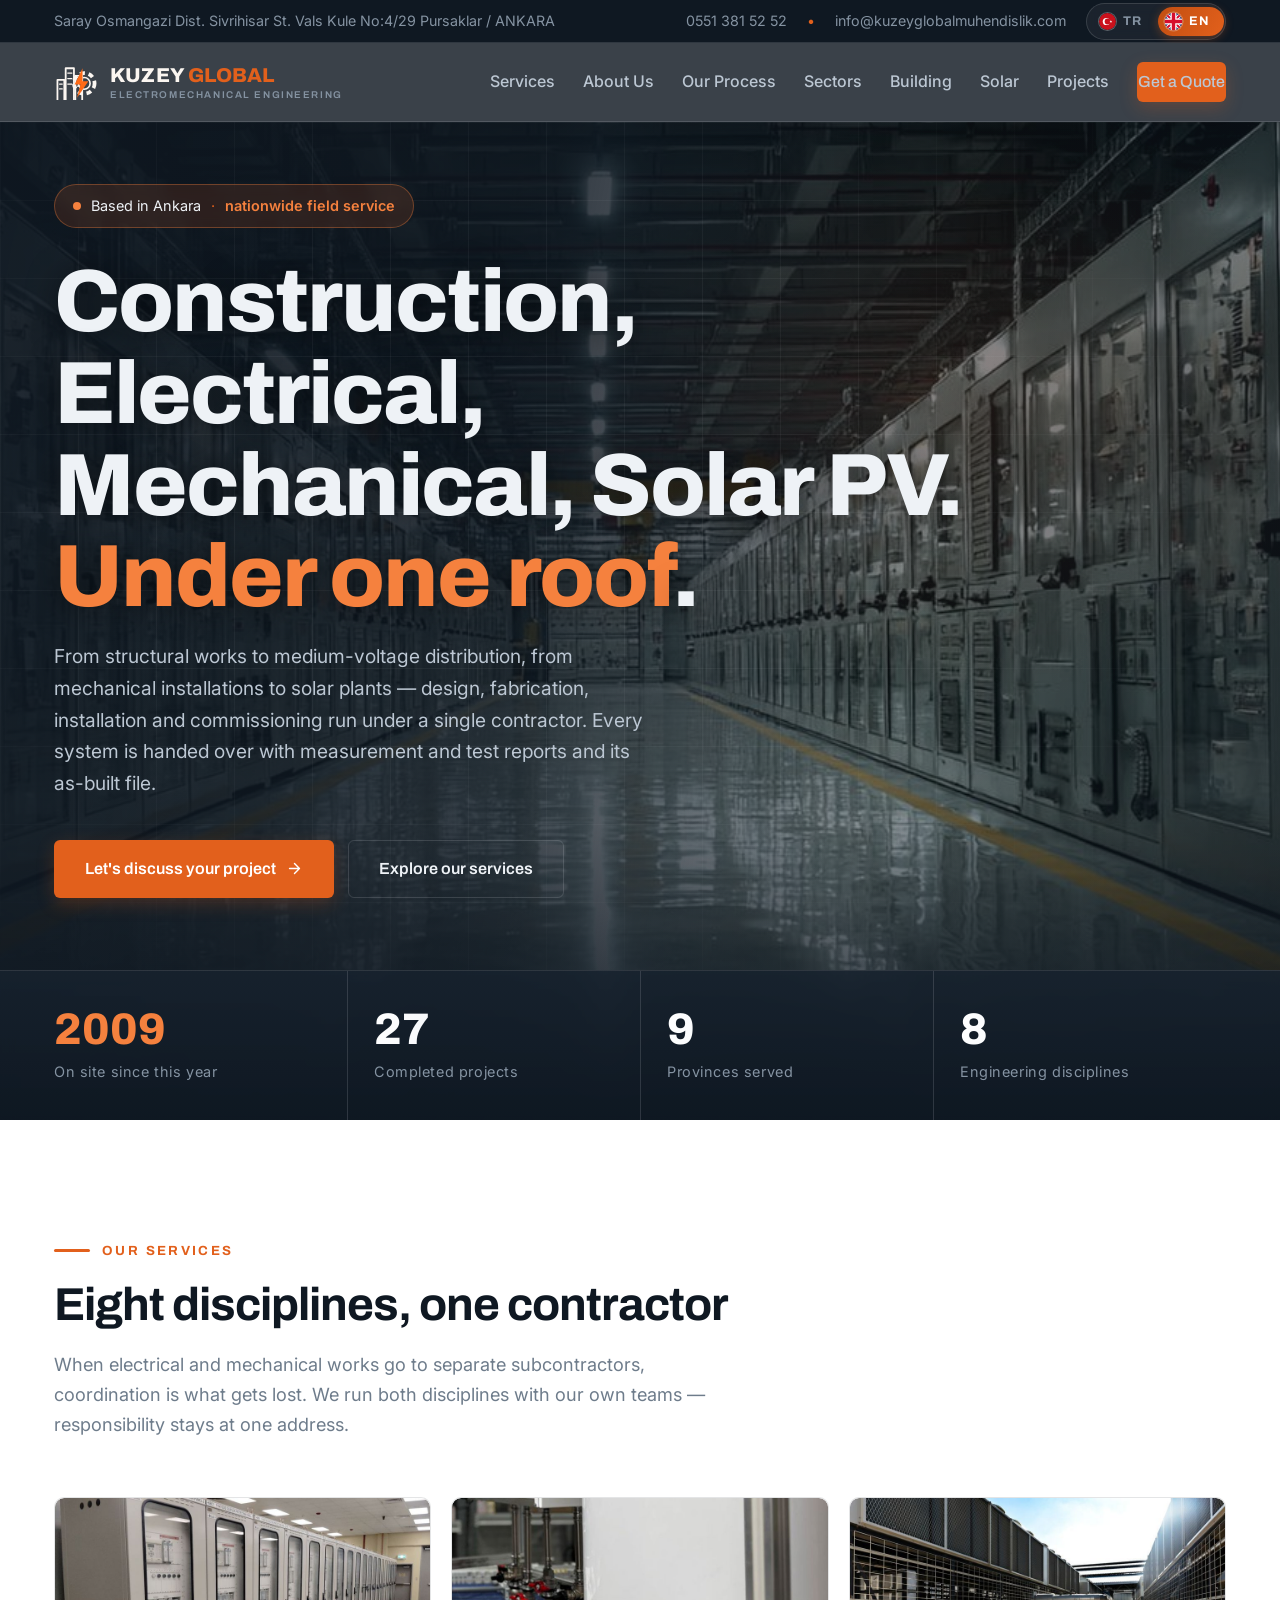
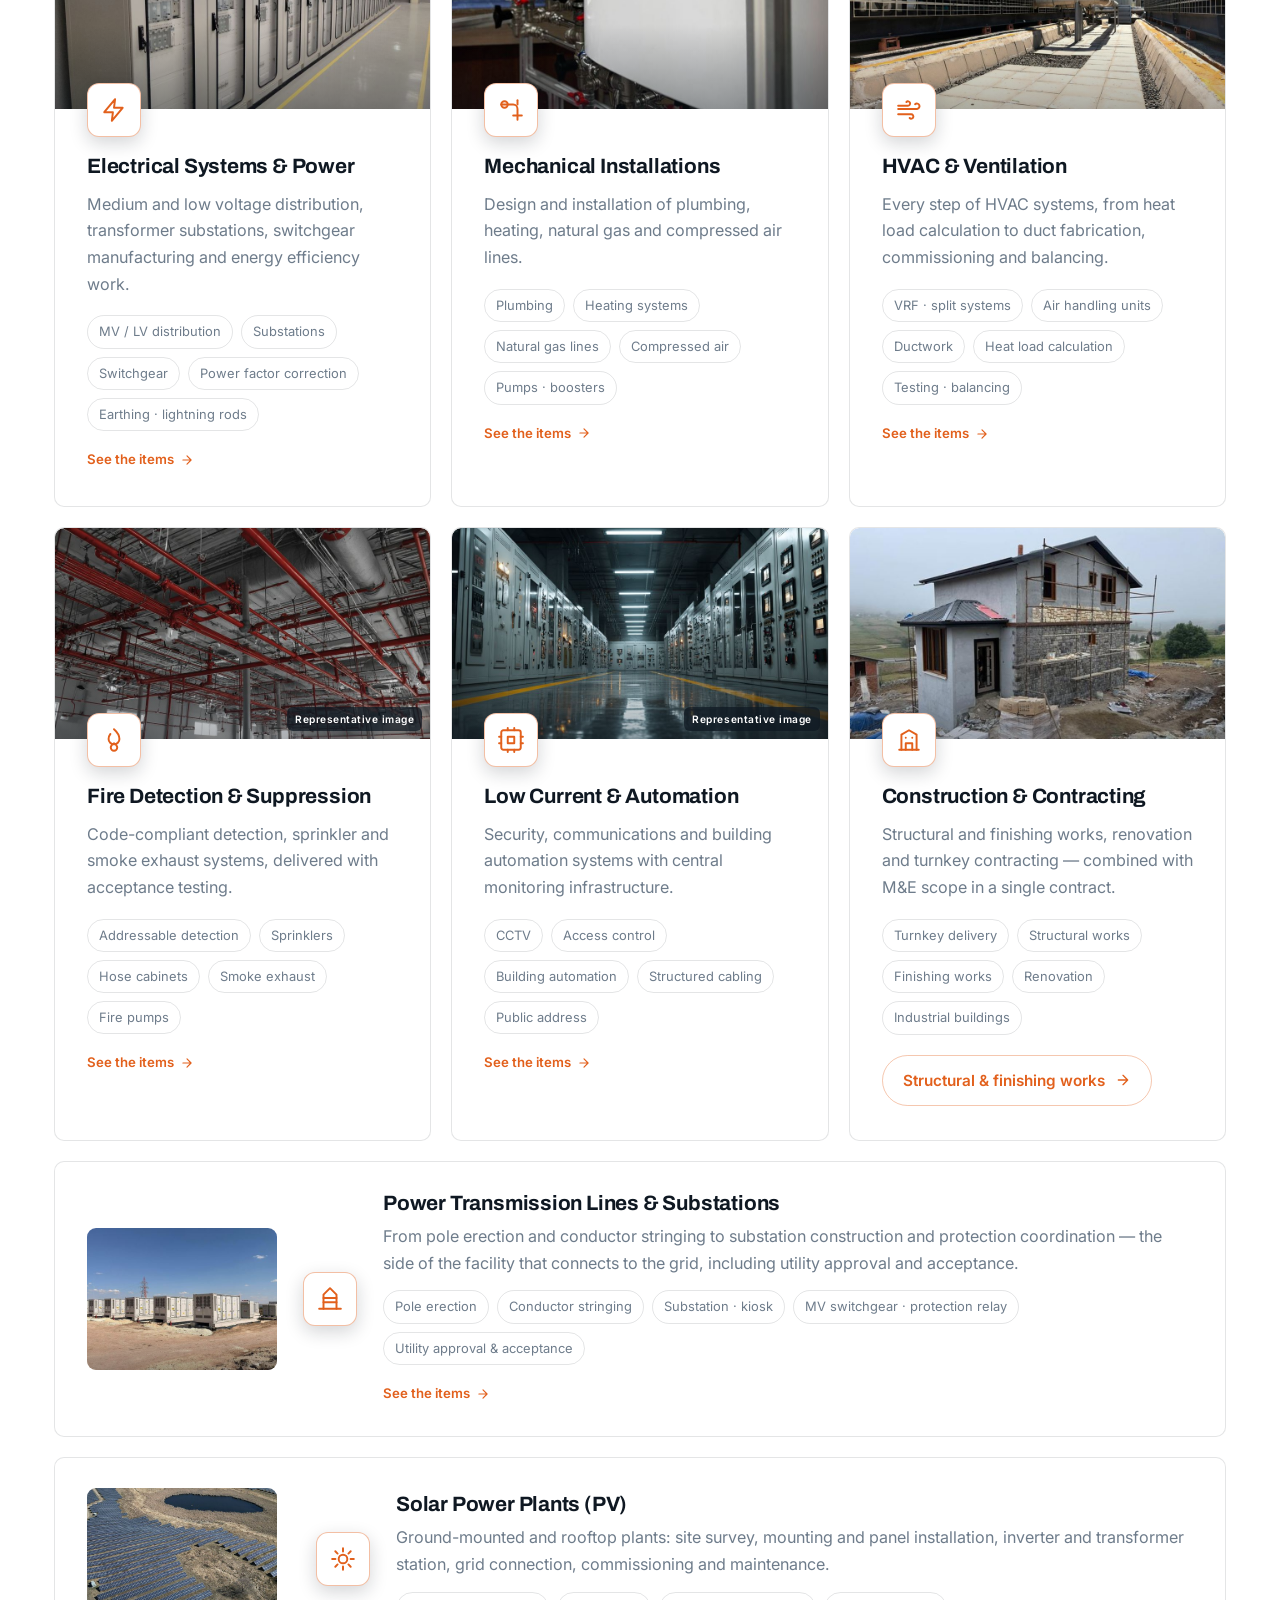
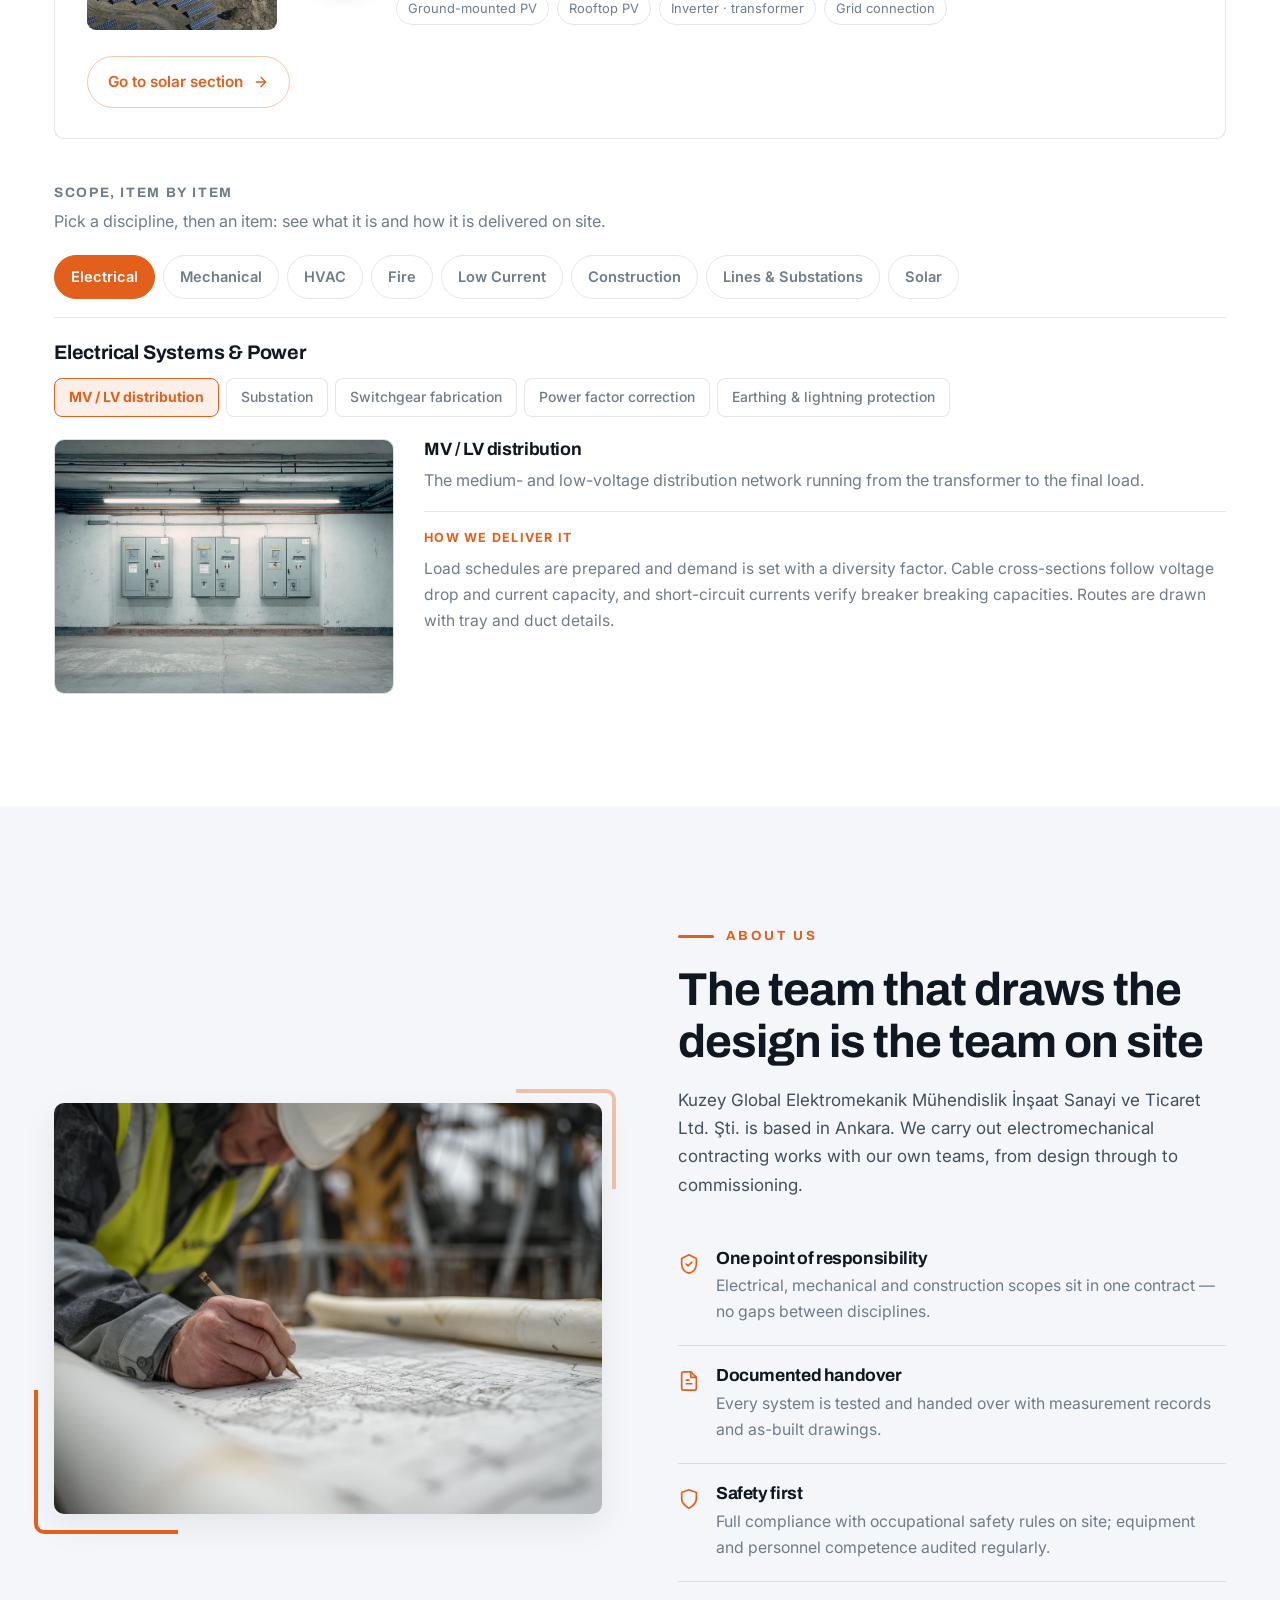
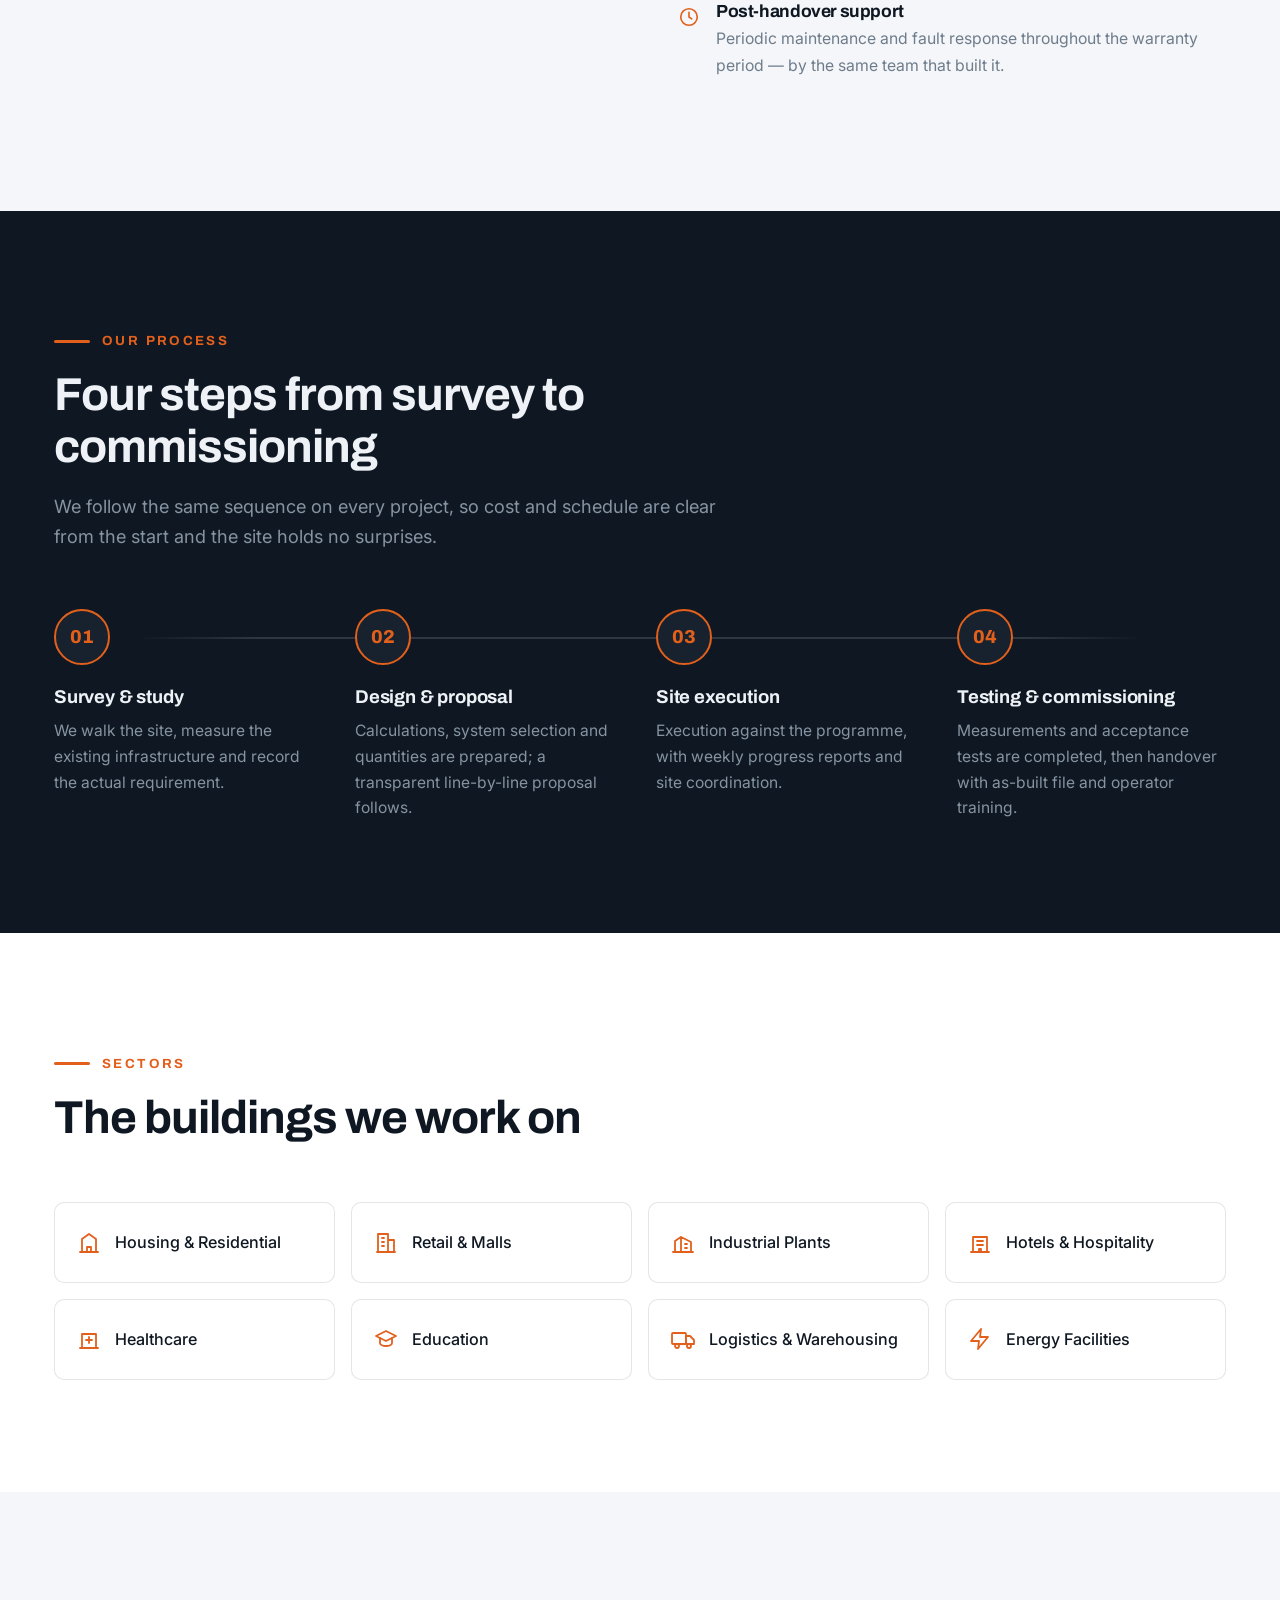
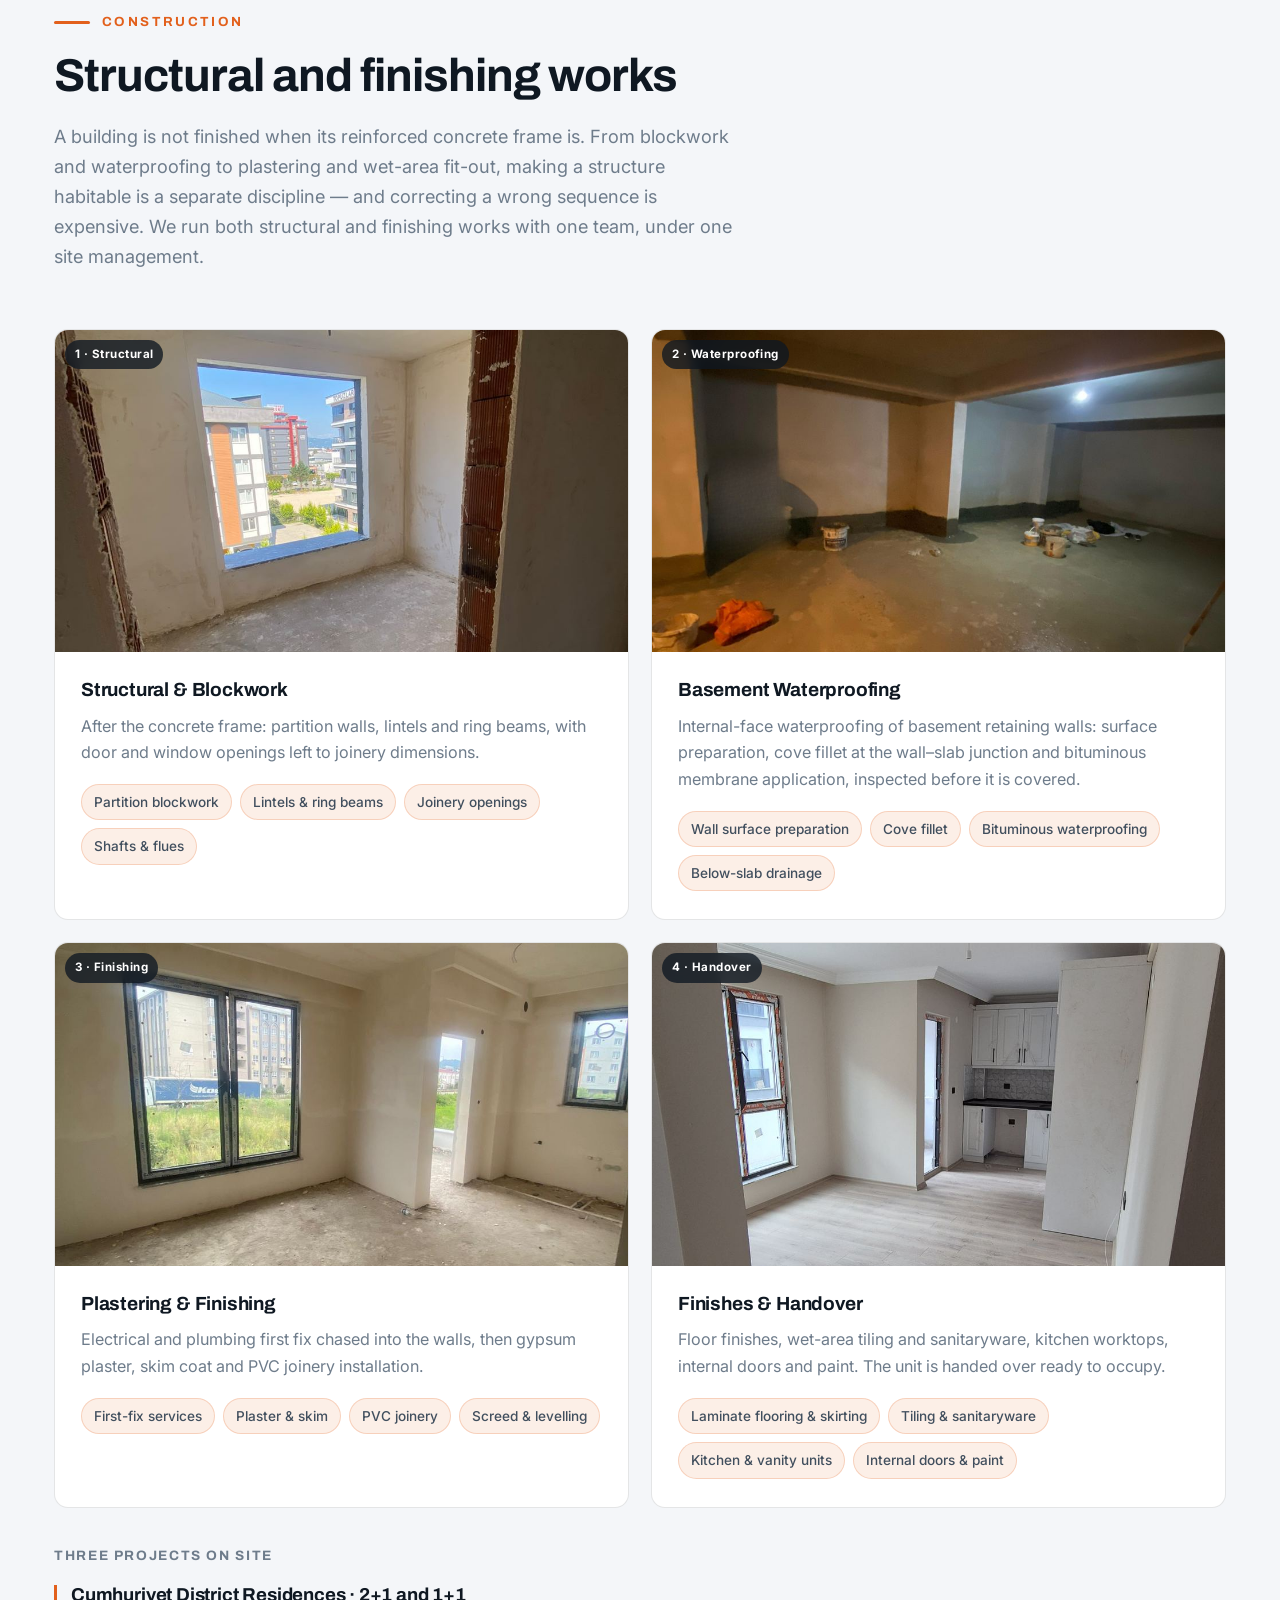
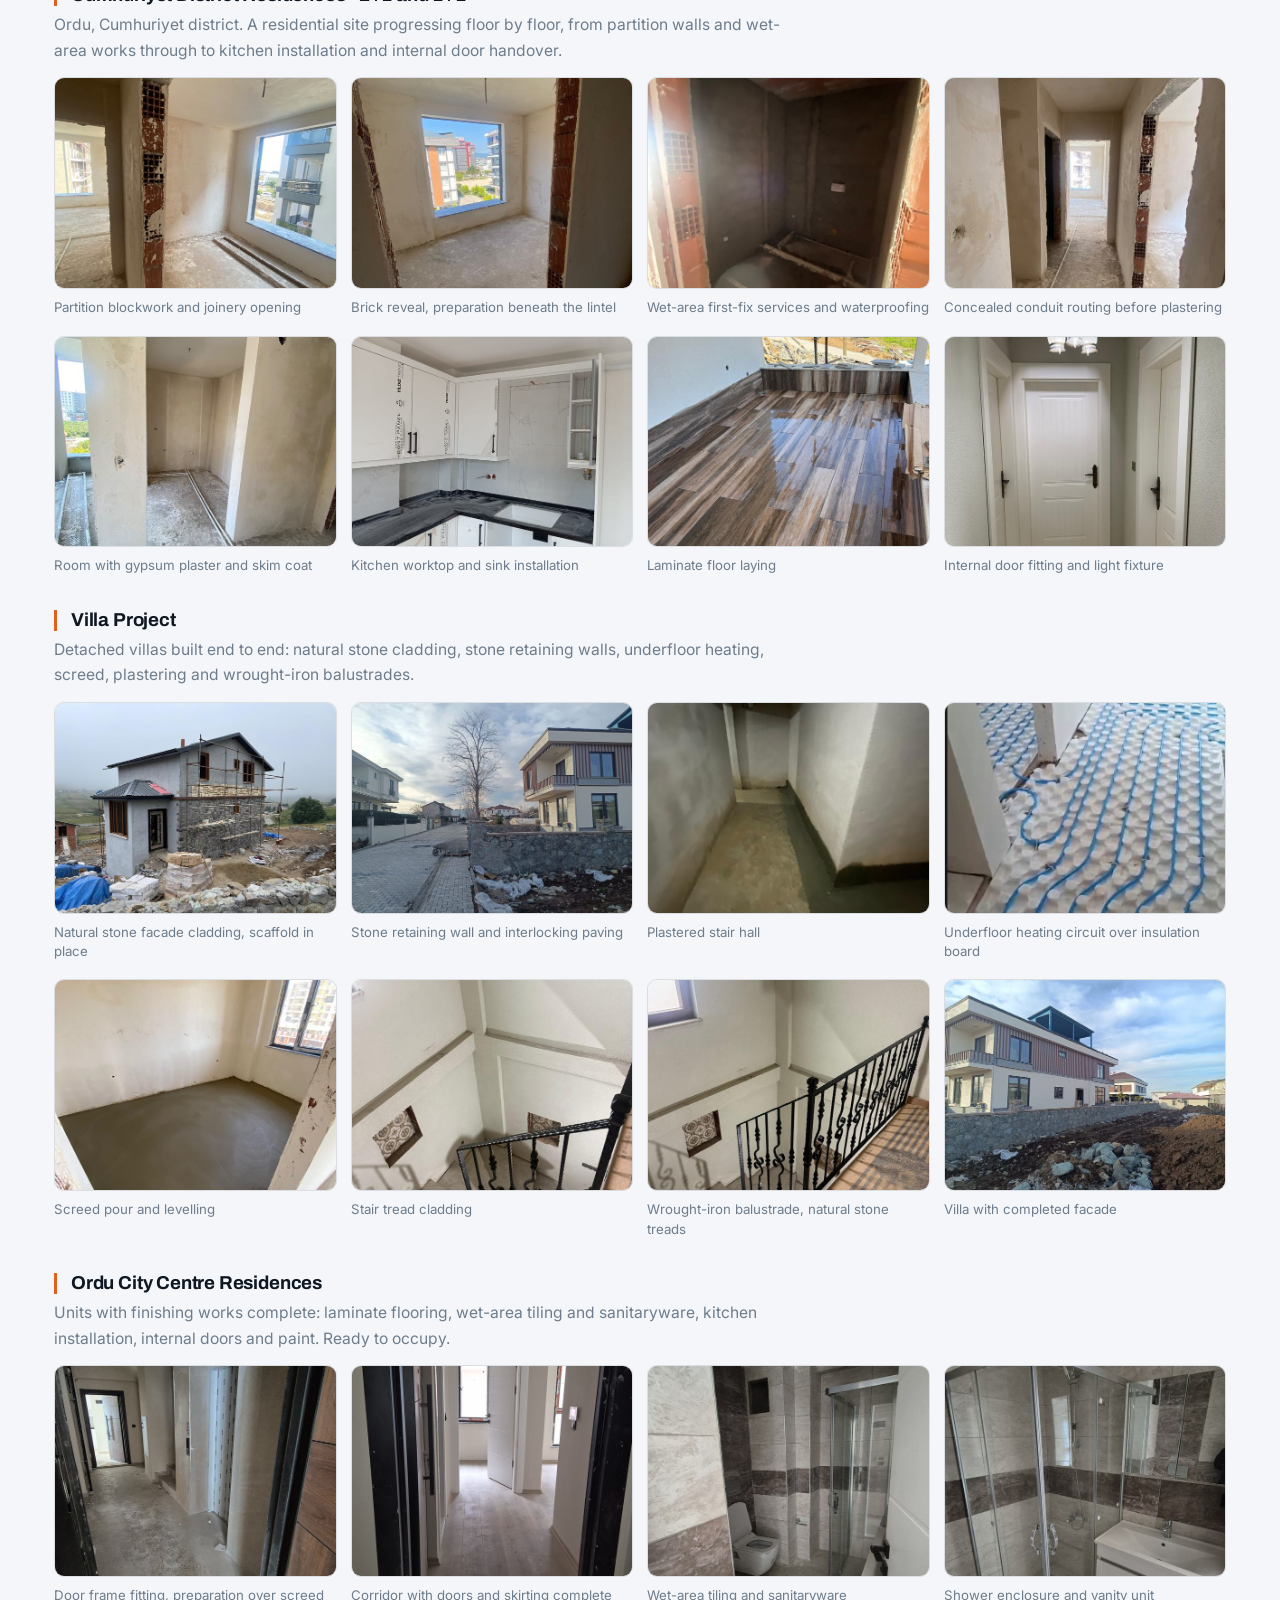
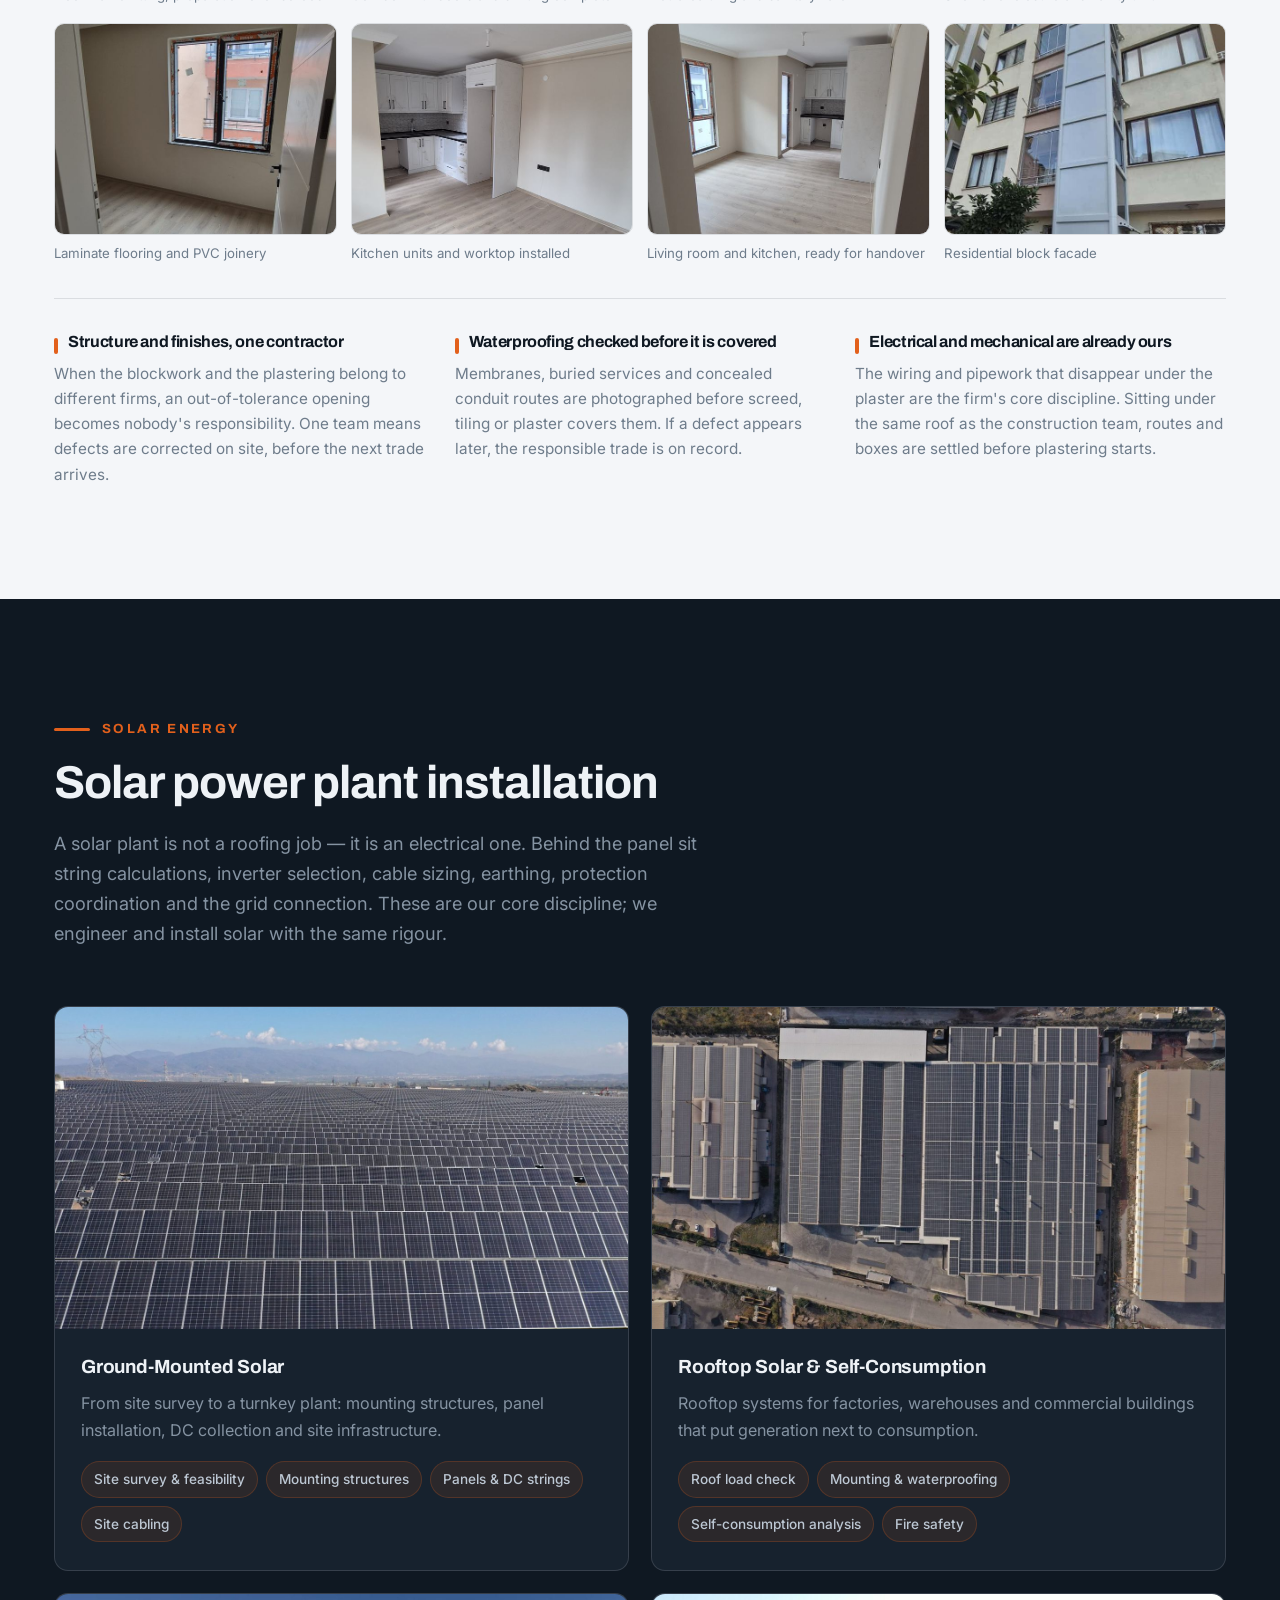
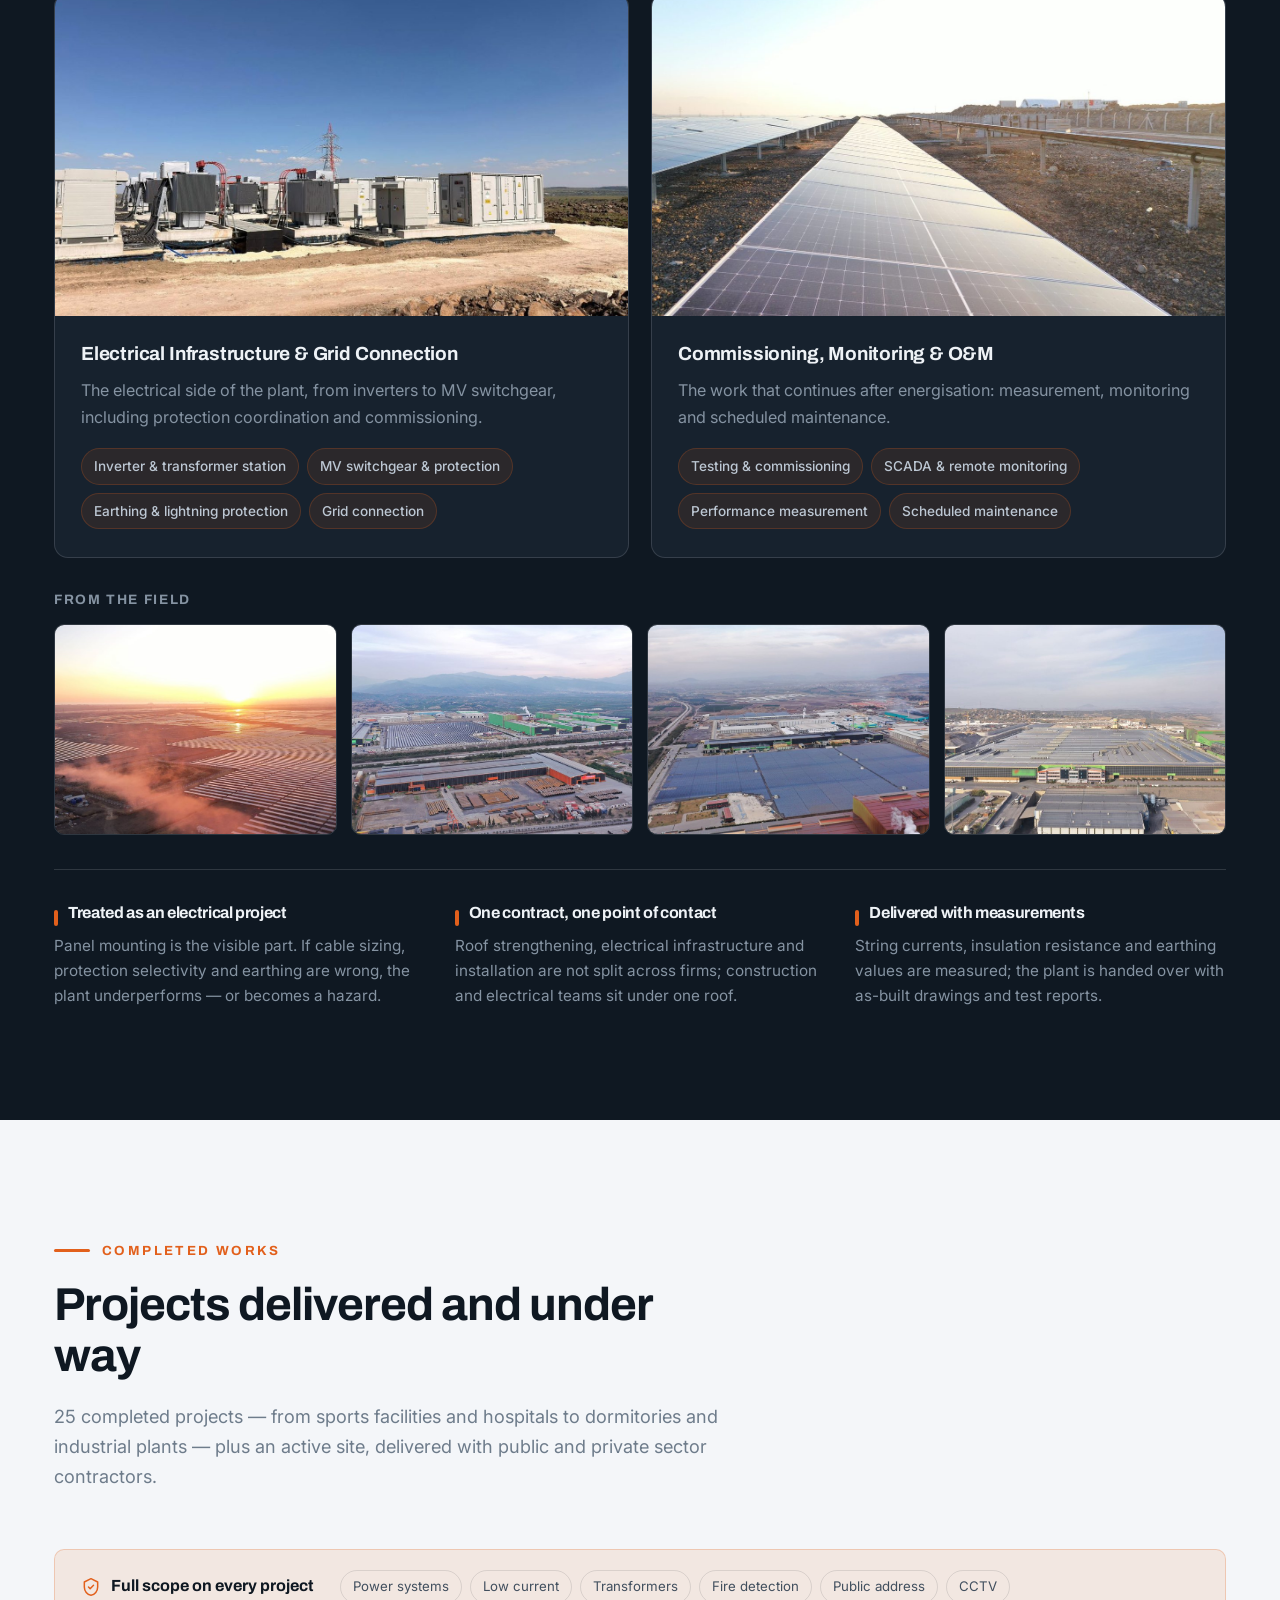
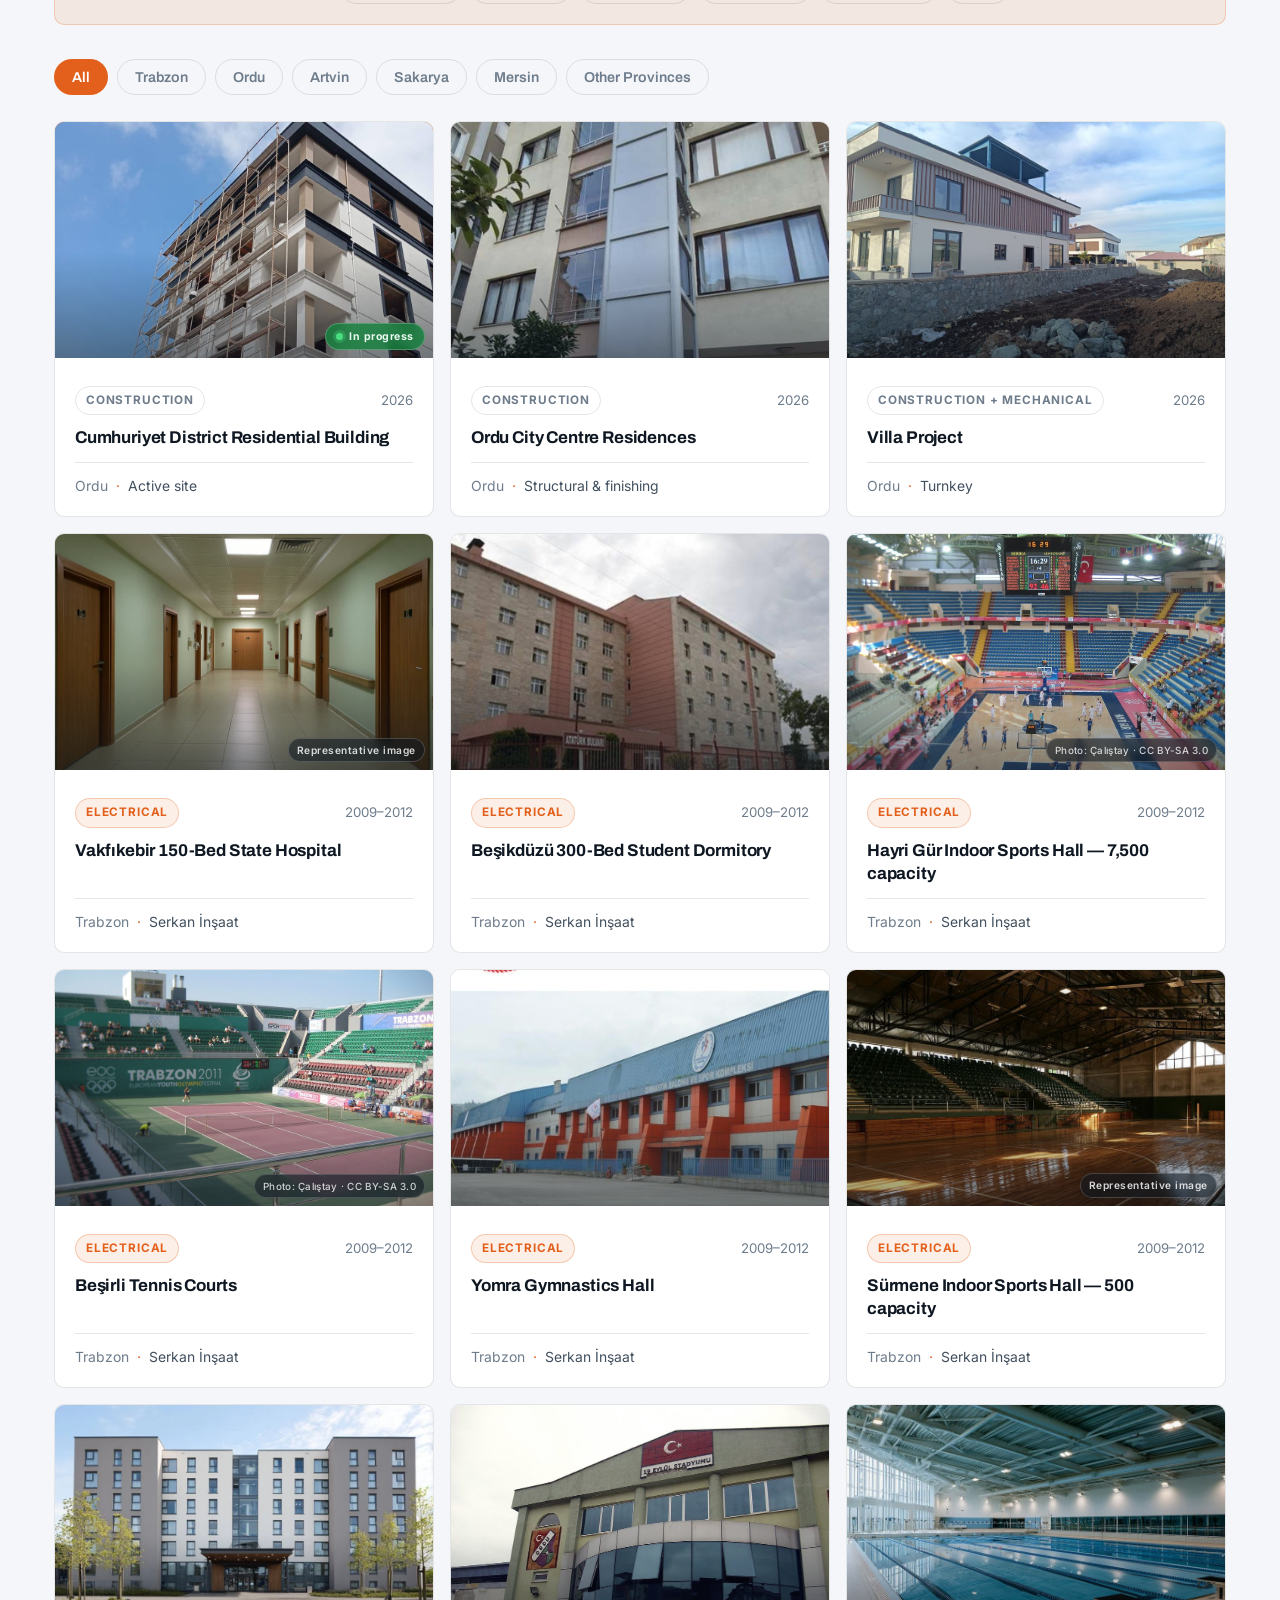
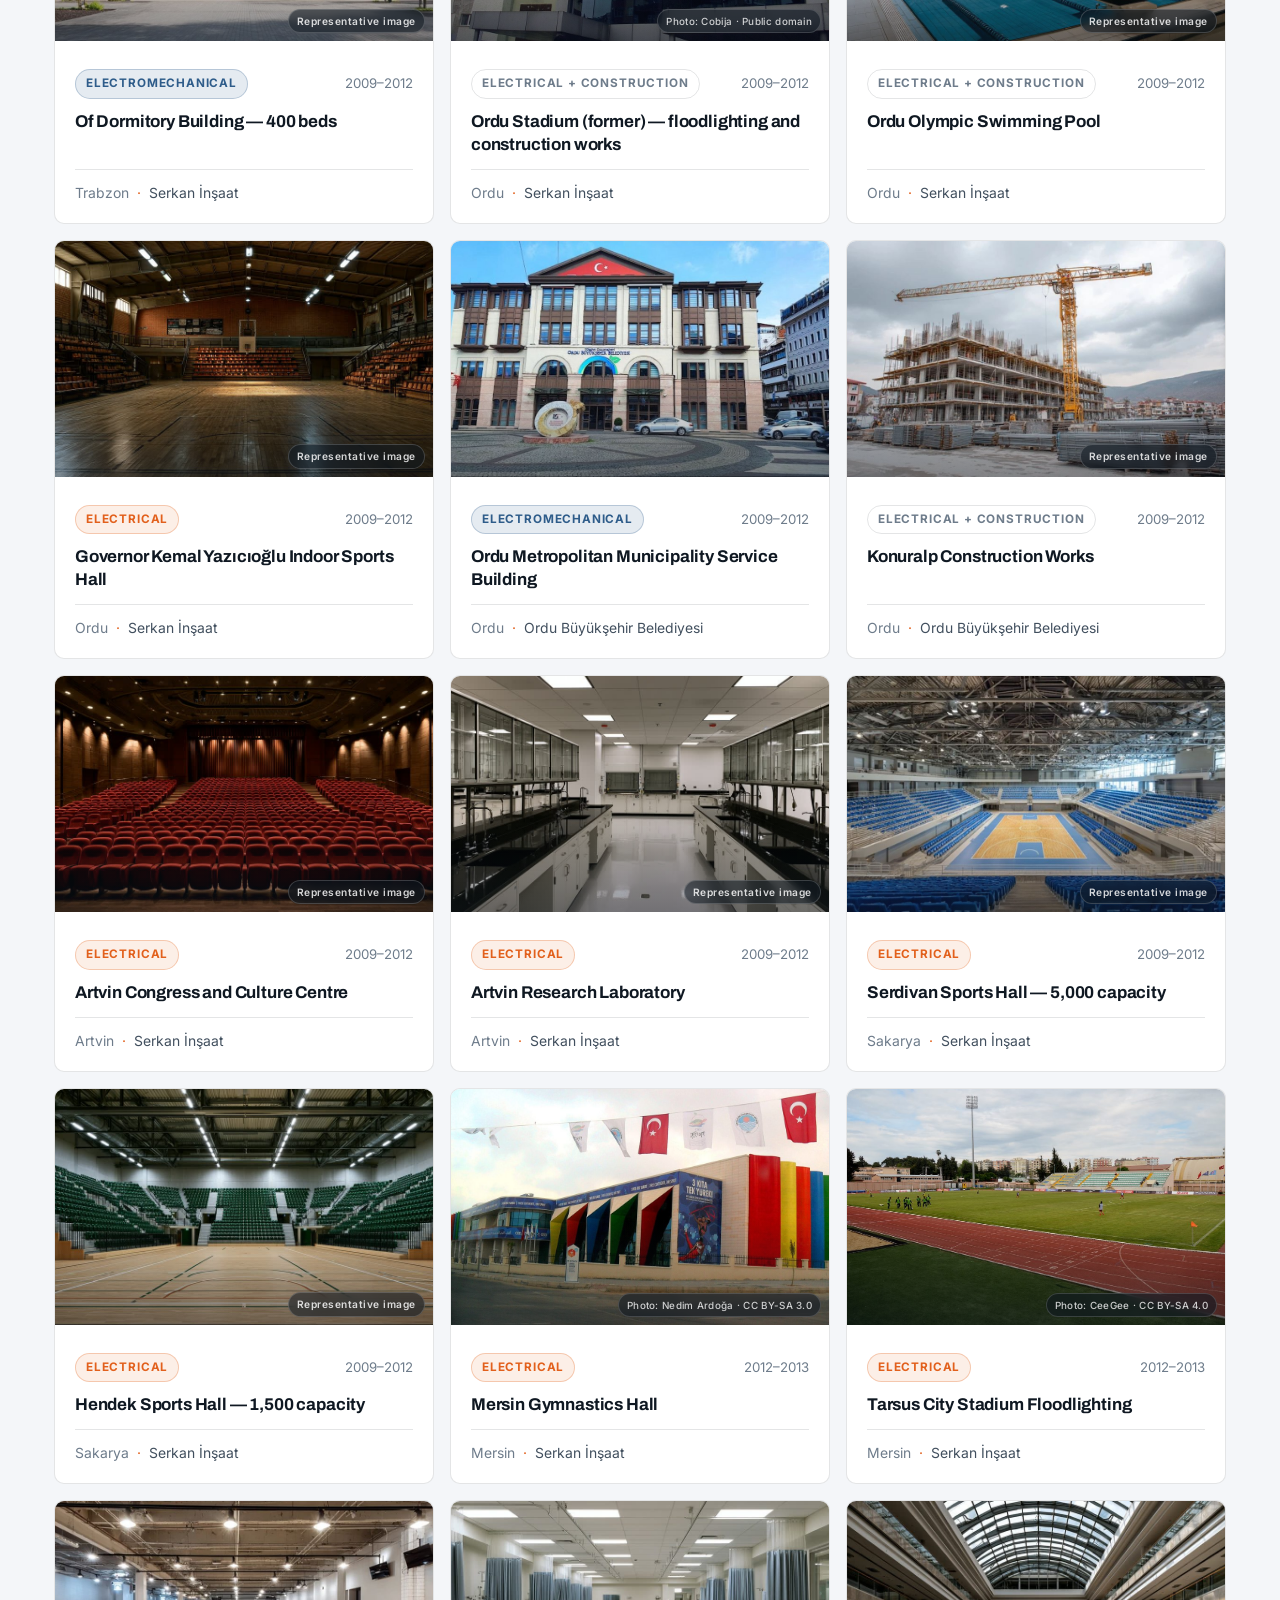
==== commit 0df264cf: "Yayin guncellemesi: Tarsus stadyumu fotografi degistirildi, katalog araci belgelendi" ====
--- a/index.html
+++ b/index.html
@@ -1870,8 +1870,8 @@
         </article>
         <article class="is belir" data-il="mersin">
           <div class="is-gorsel">
-            <img src="assets/gorseller/gercek-tarsus-stadyum.jpg" alt="Tarsus Şehir Stadyumu" loading="lazy">
-            <a class="is-kaynak" href="https://commons.wikimedia.org/wiki/File:TarsusCityStadium.JPG" target="_blank" rel="noopener nofollow" data-tr="Foto: CeeGee · CC BY-SA 4.0" data-en="Photo: CeeGee · CC BY-SA 4.0">Foto: CeeGee · CC BY-SA 4.0</a>
+            <img src="assets/gorseller/gercek-tarsus-stadyumu.jpg" alt="Tarsus Şehir Stadyumu sahası ve aydınlatma direği" loading="lazy">
+            <a class="is-kaynak" href="https://commons.wikimedia.org/wiki/File:TarsusCityStadium_(8).JPG" target="_blank" rel="noopener nofollow" data-tr="Foto: CeeGee · CC BY-SA 4.0" data-en="Photo: CeeGee · CC BY-SA 4.0">Foto: CeeGee · CC BY-SA 4.0</a>
           </div>
           <div class="is-ust">
             <span class="is-tur is-tur-elektrik" data-tr="Elektrik" data-en="Electrical">Elektrik</span>
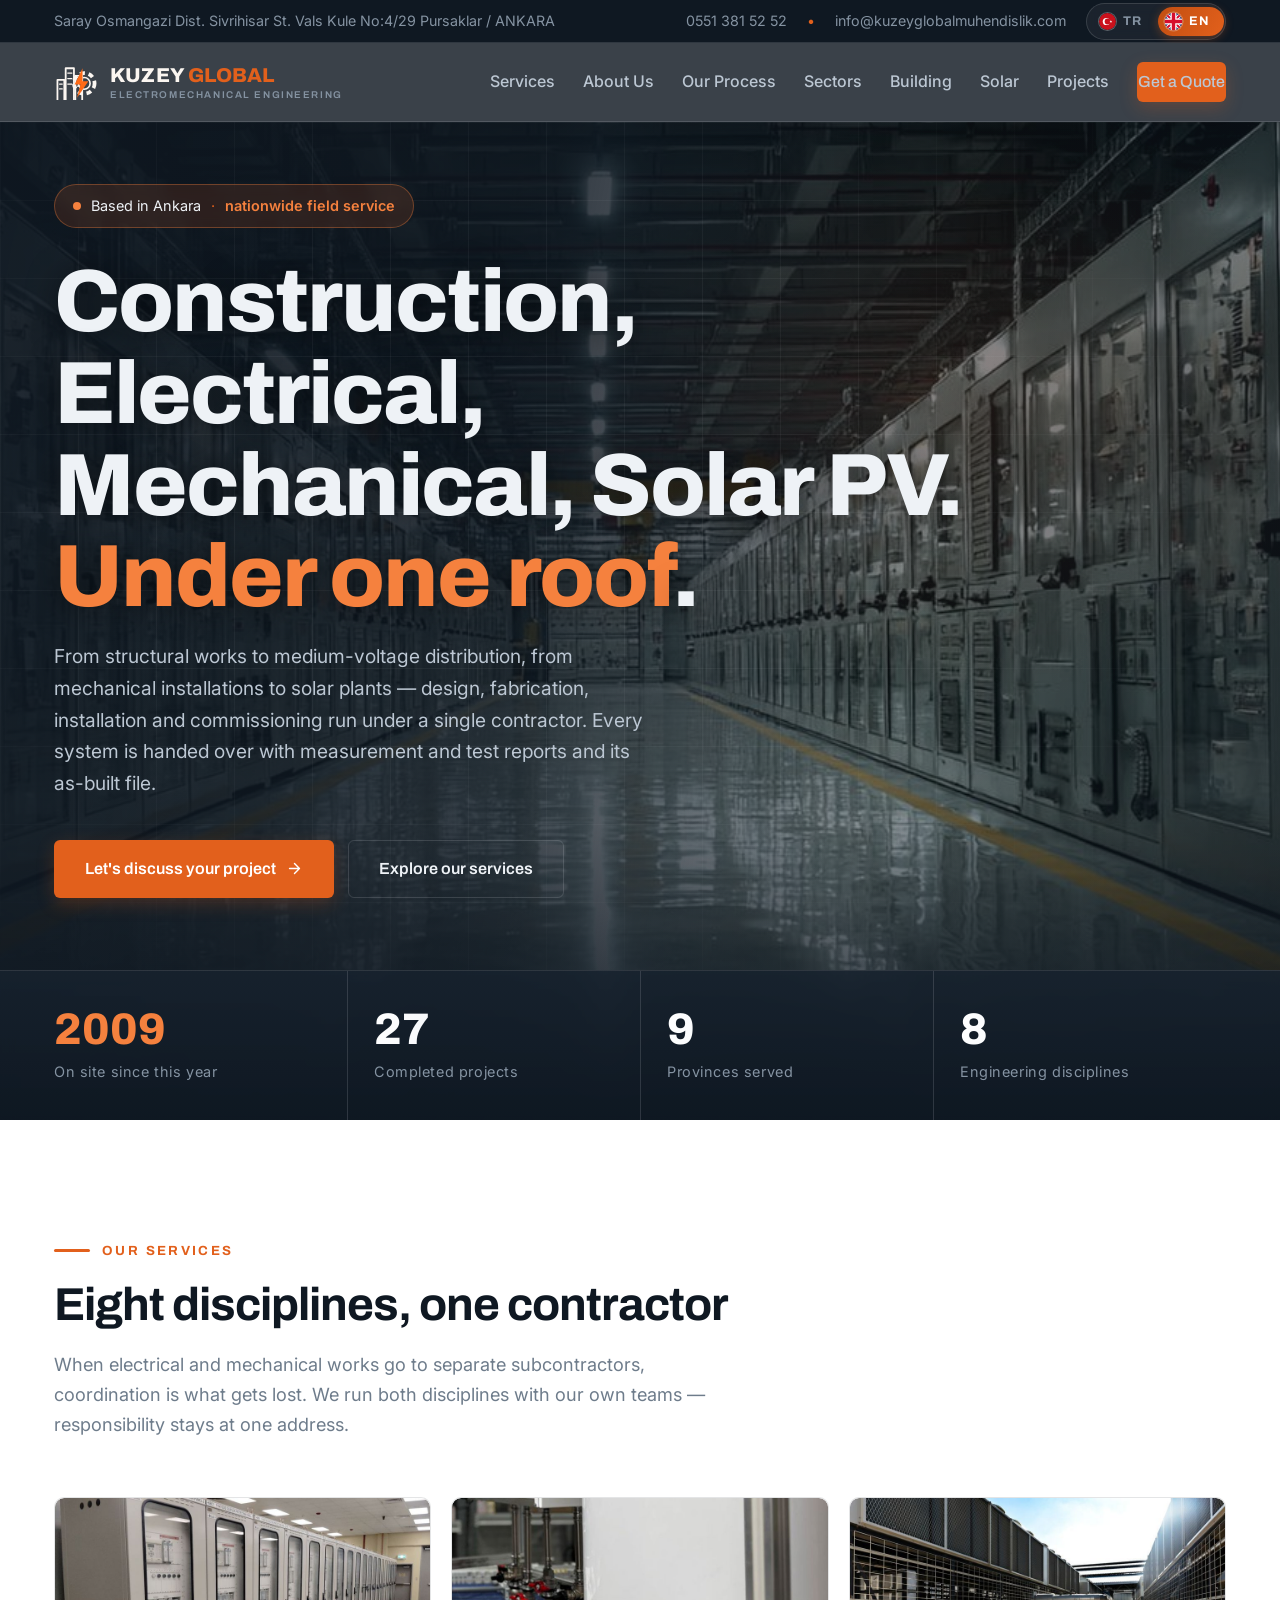
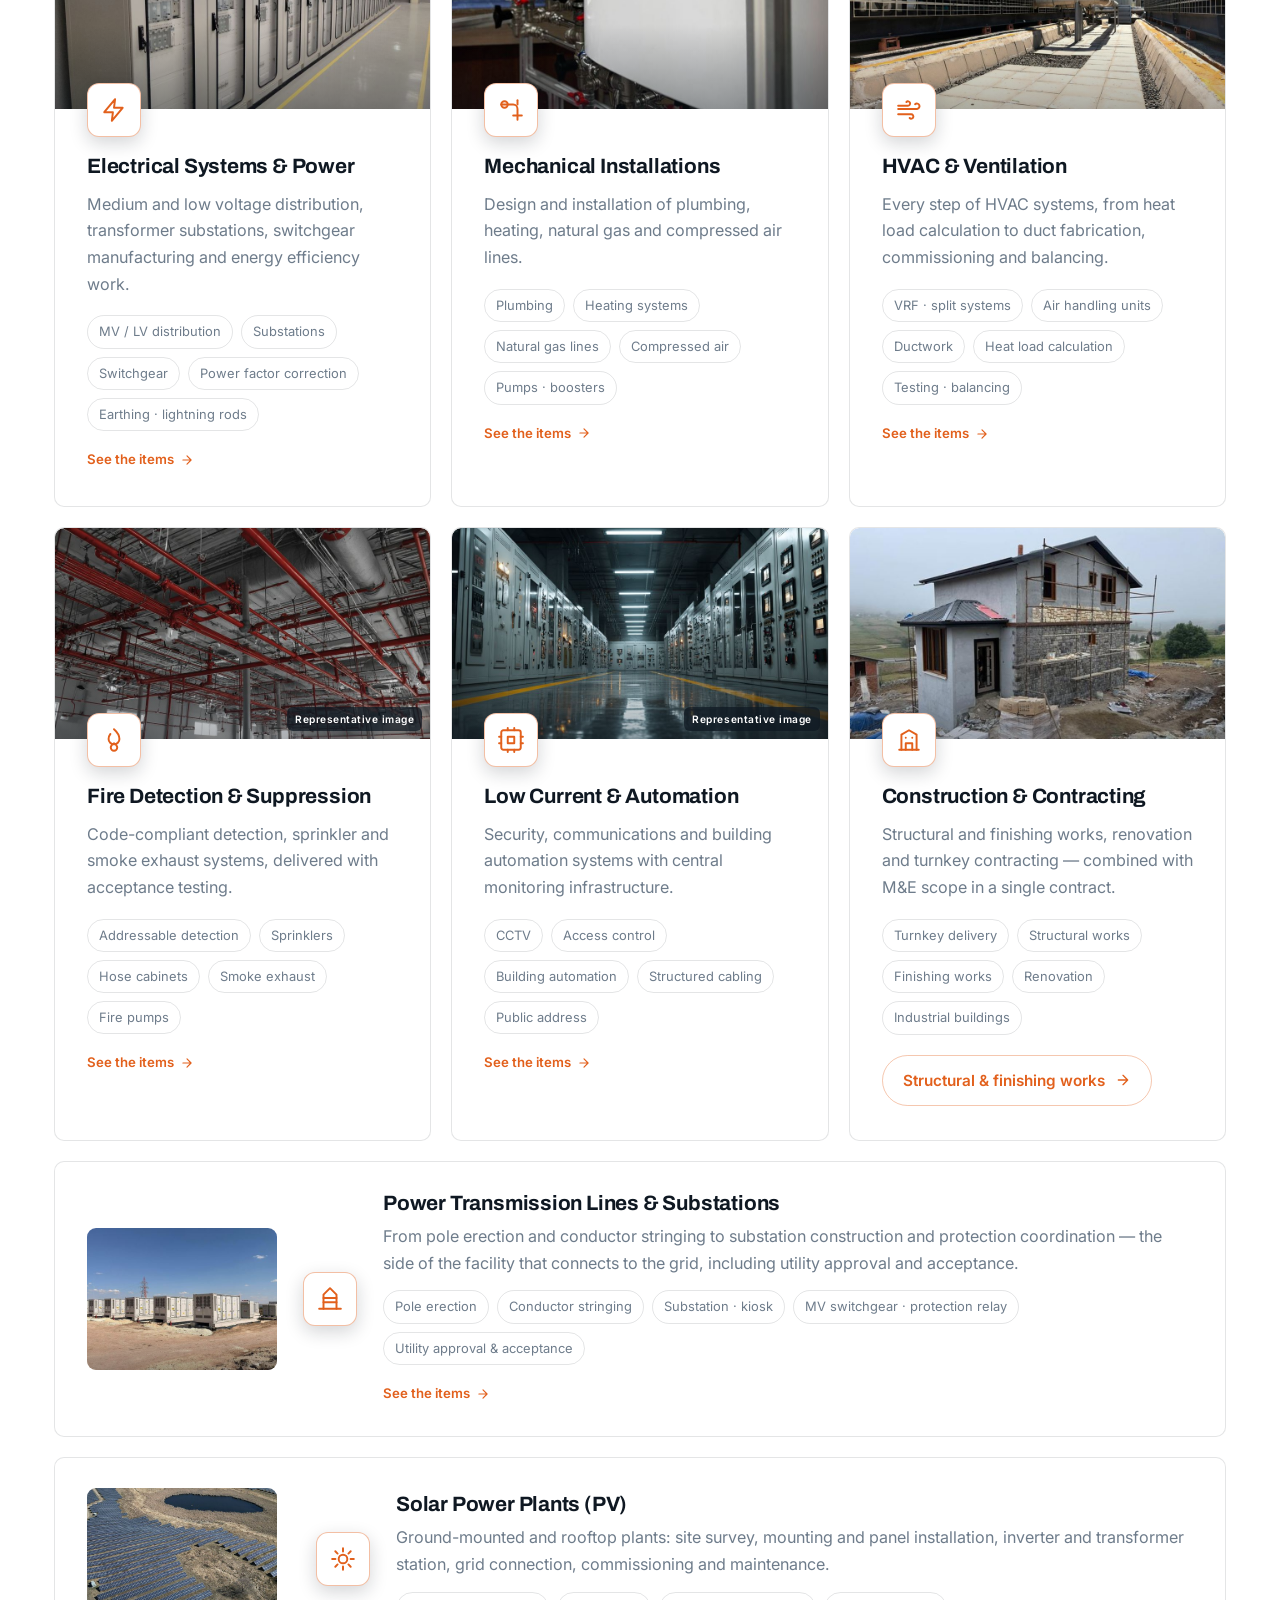
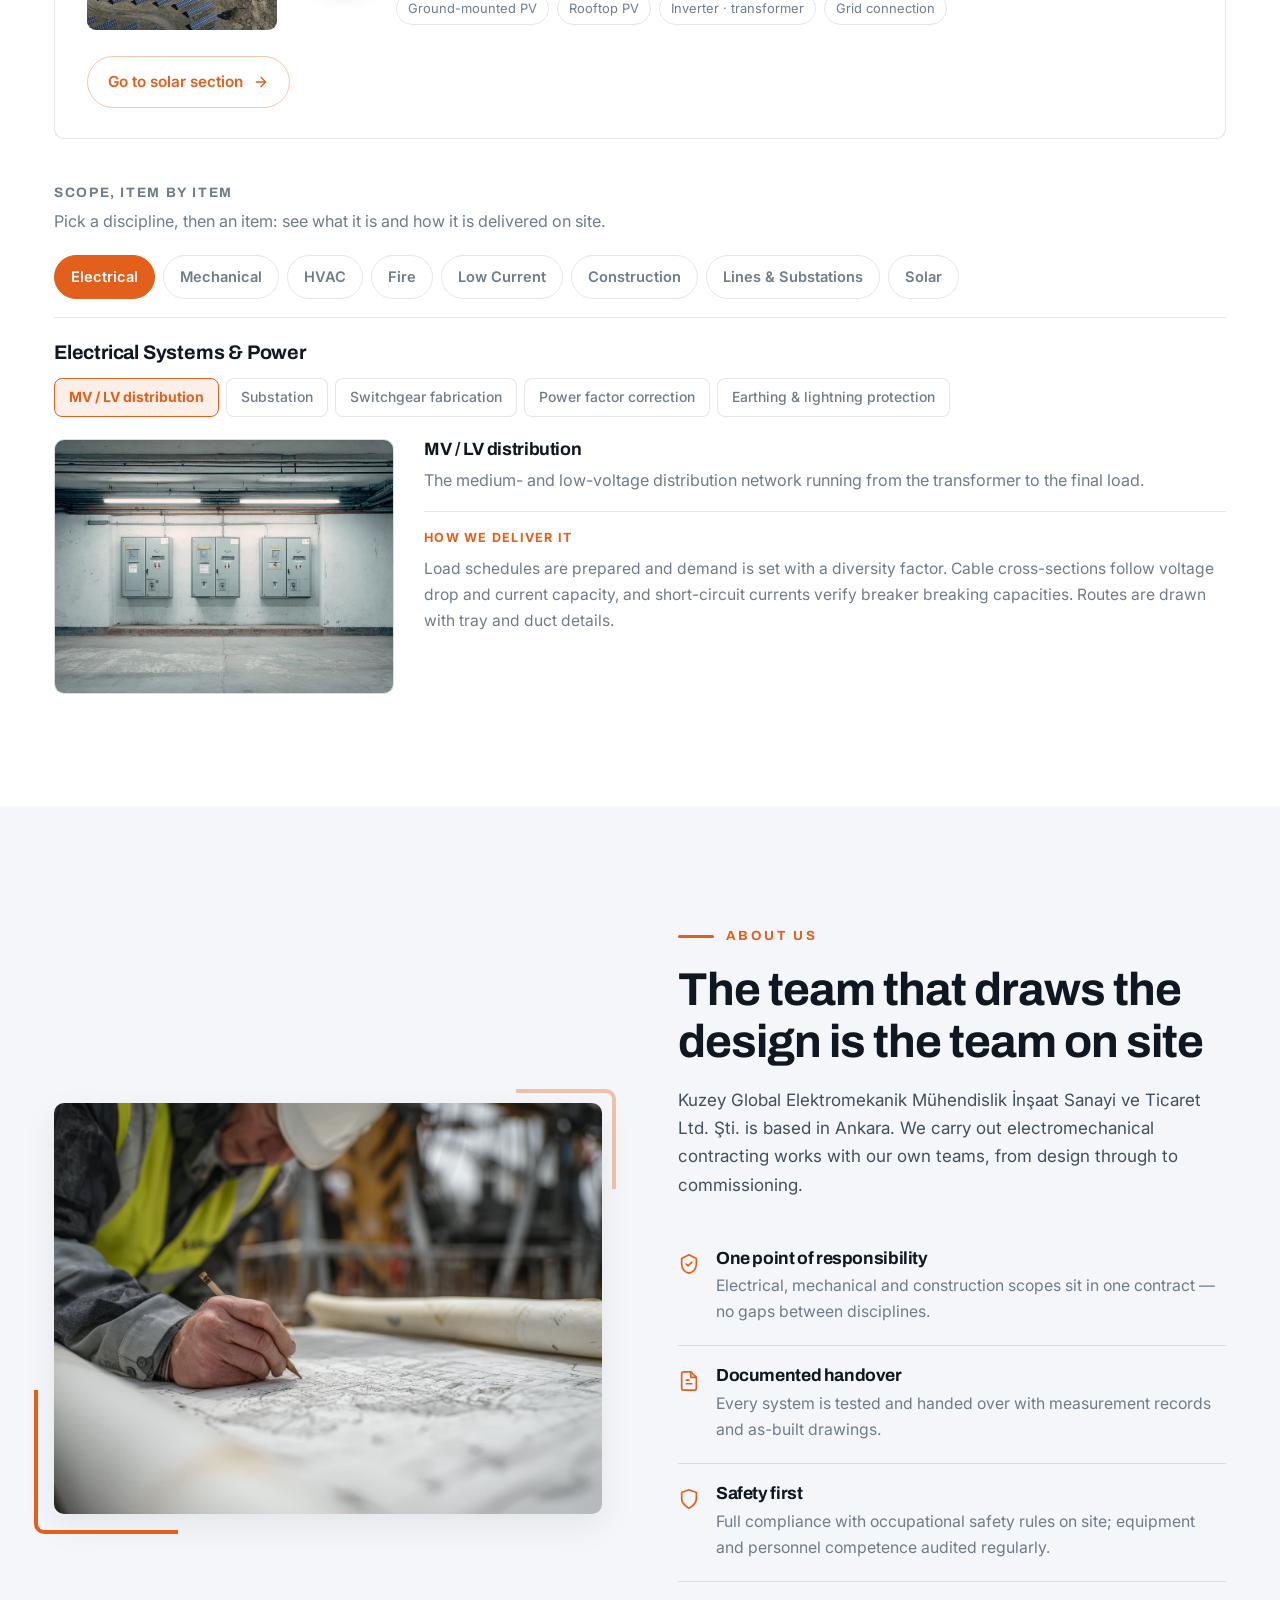
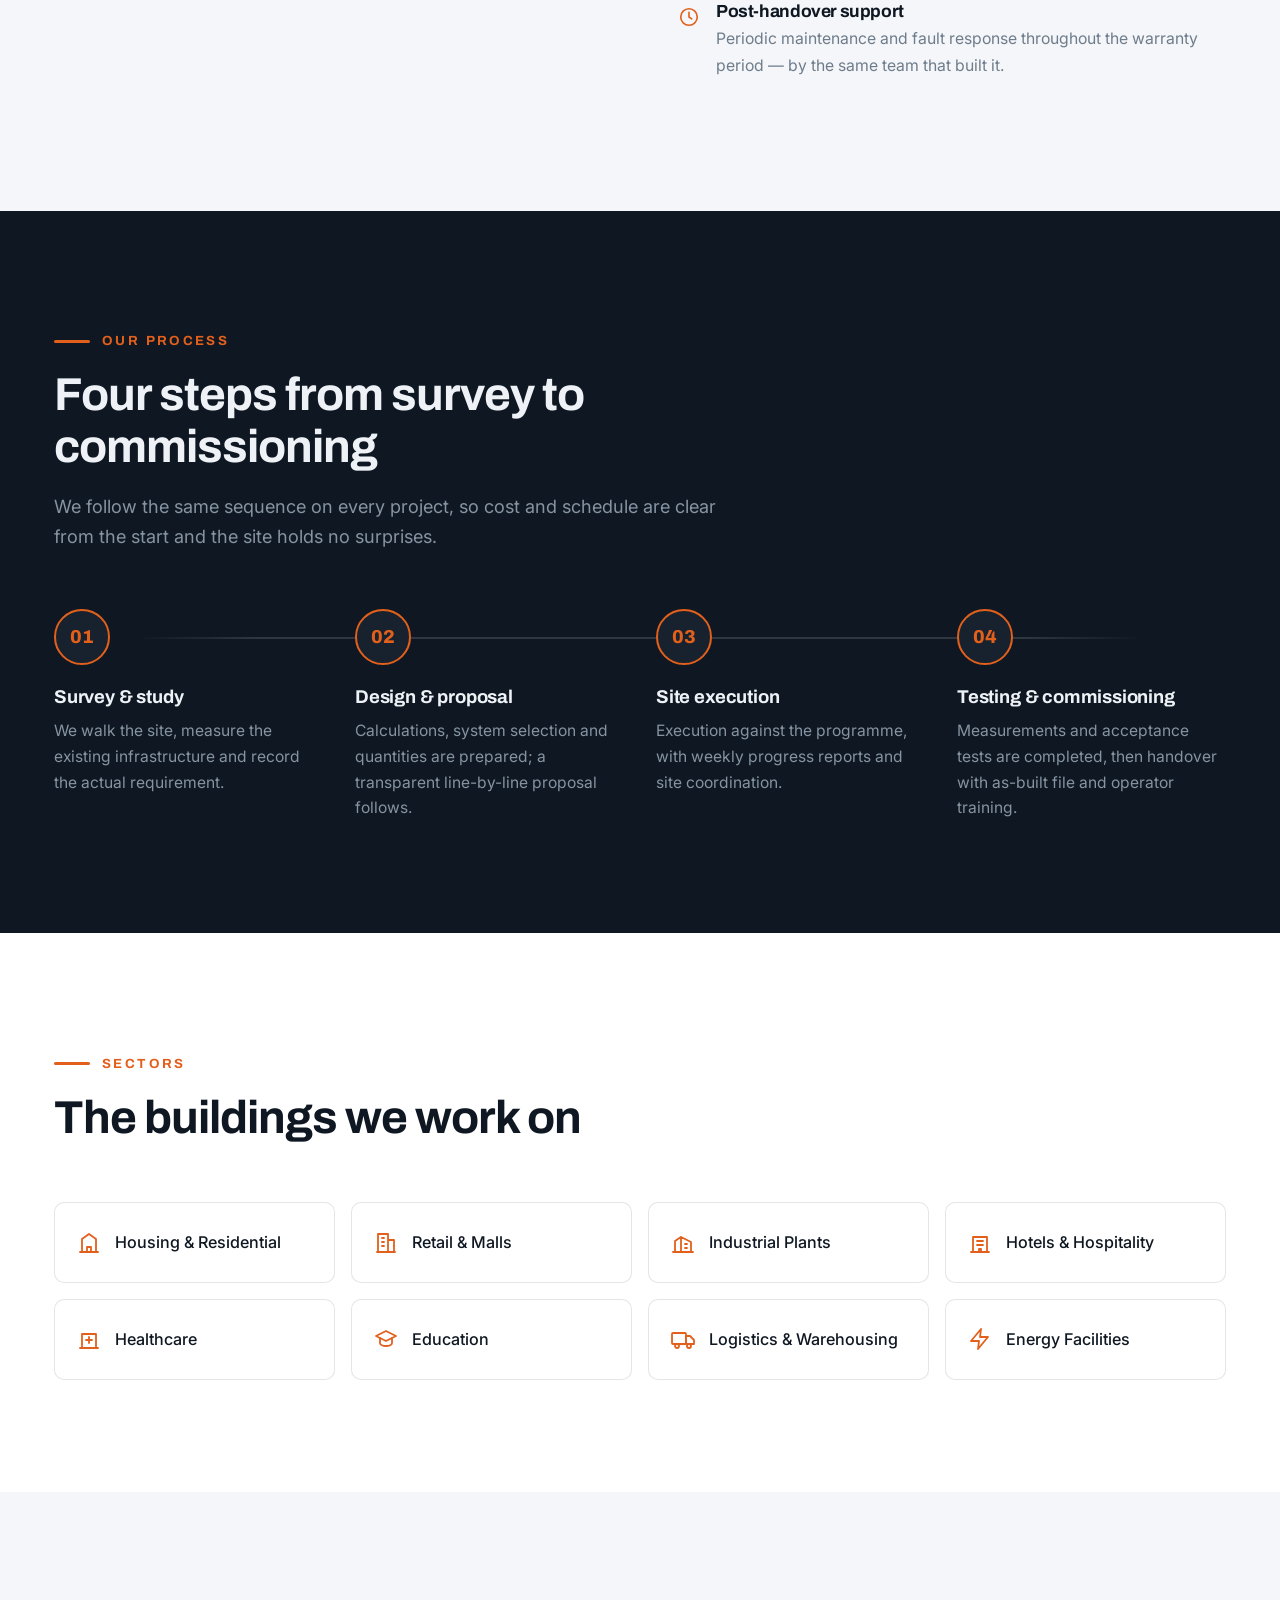
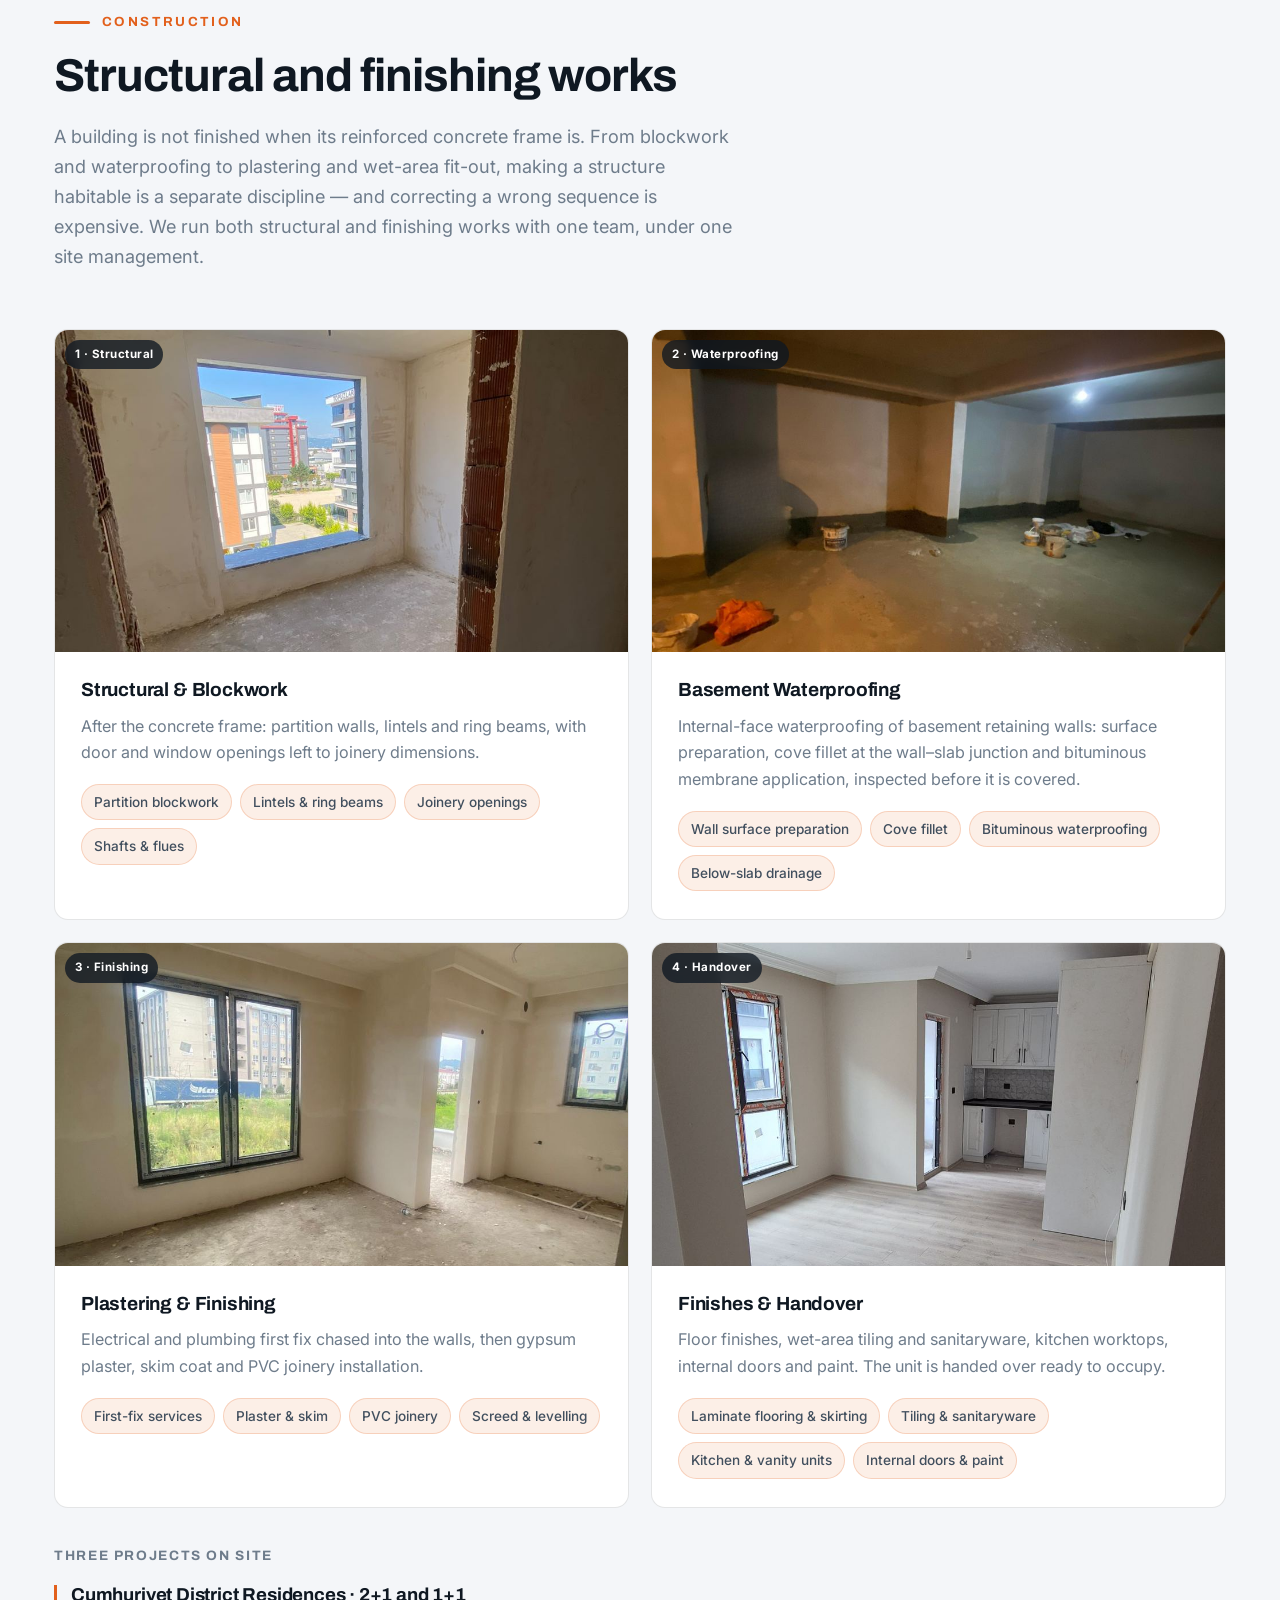
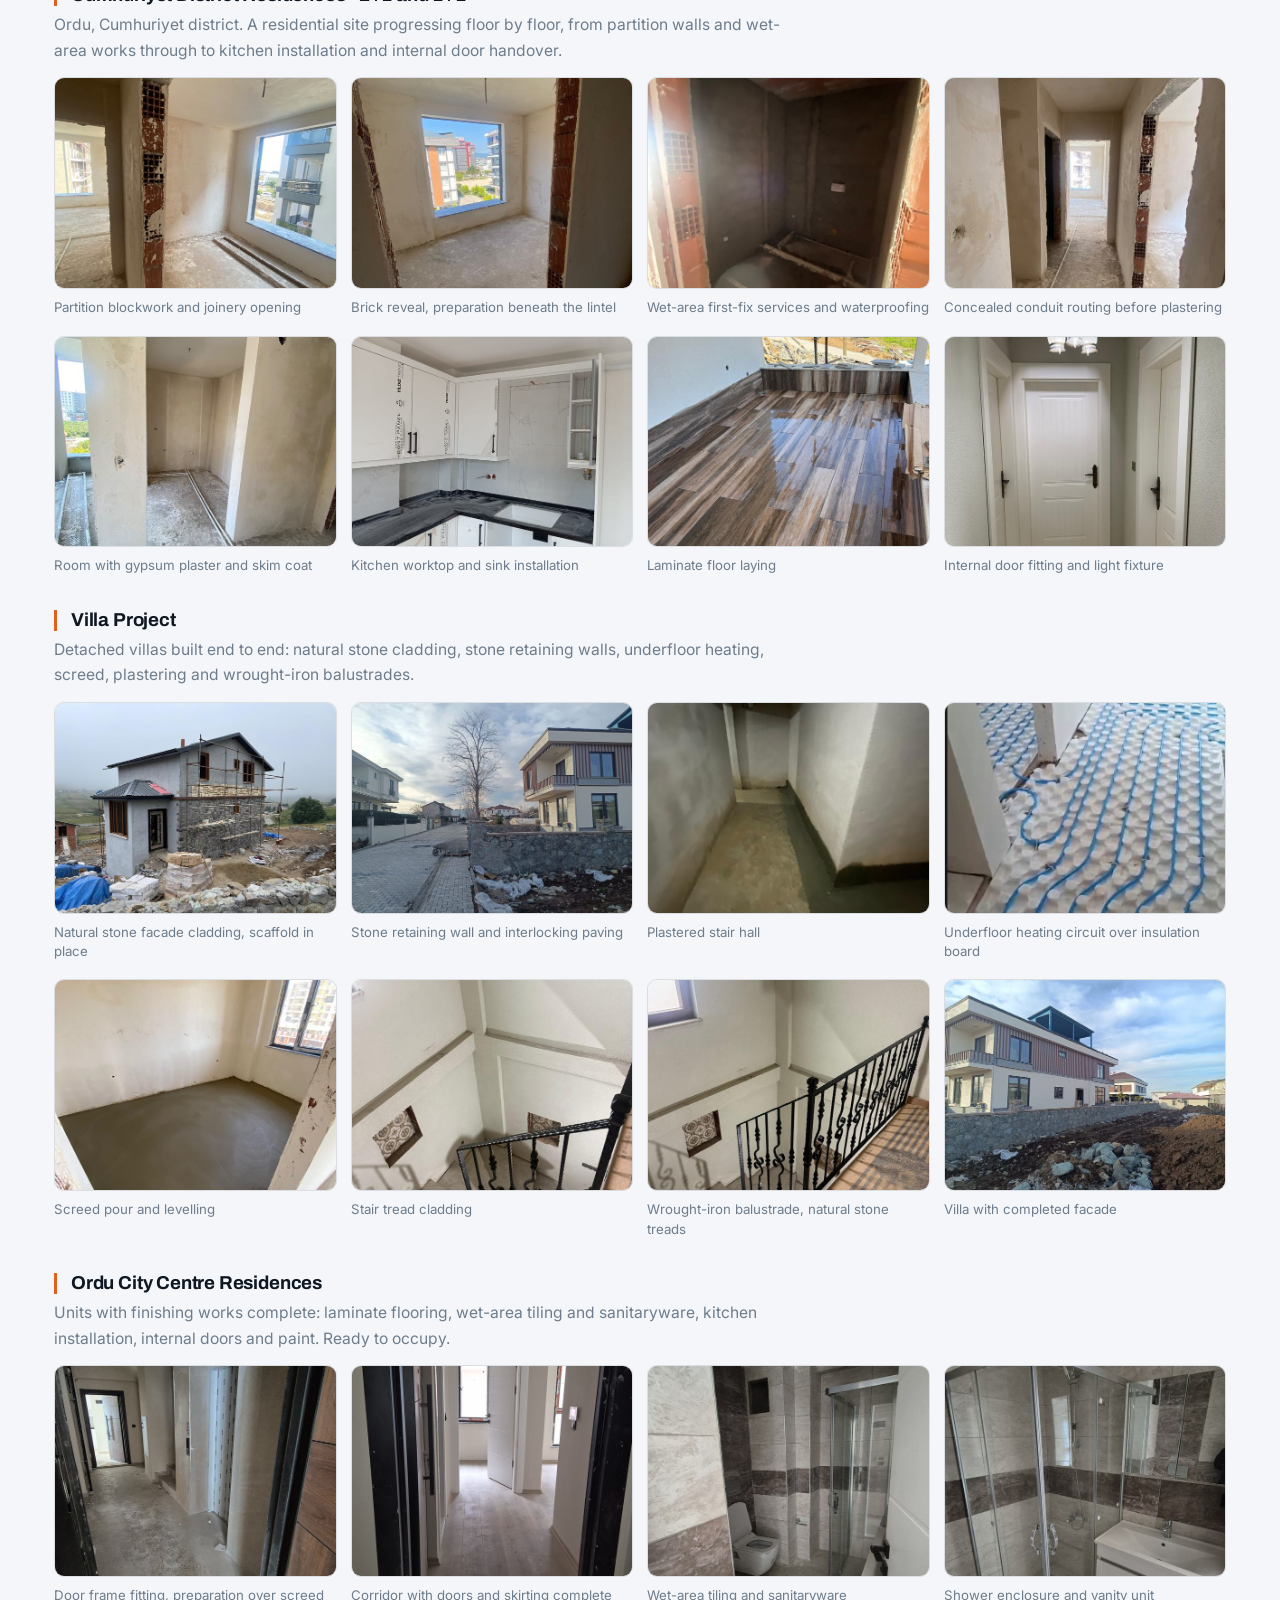
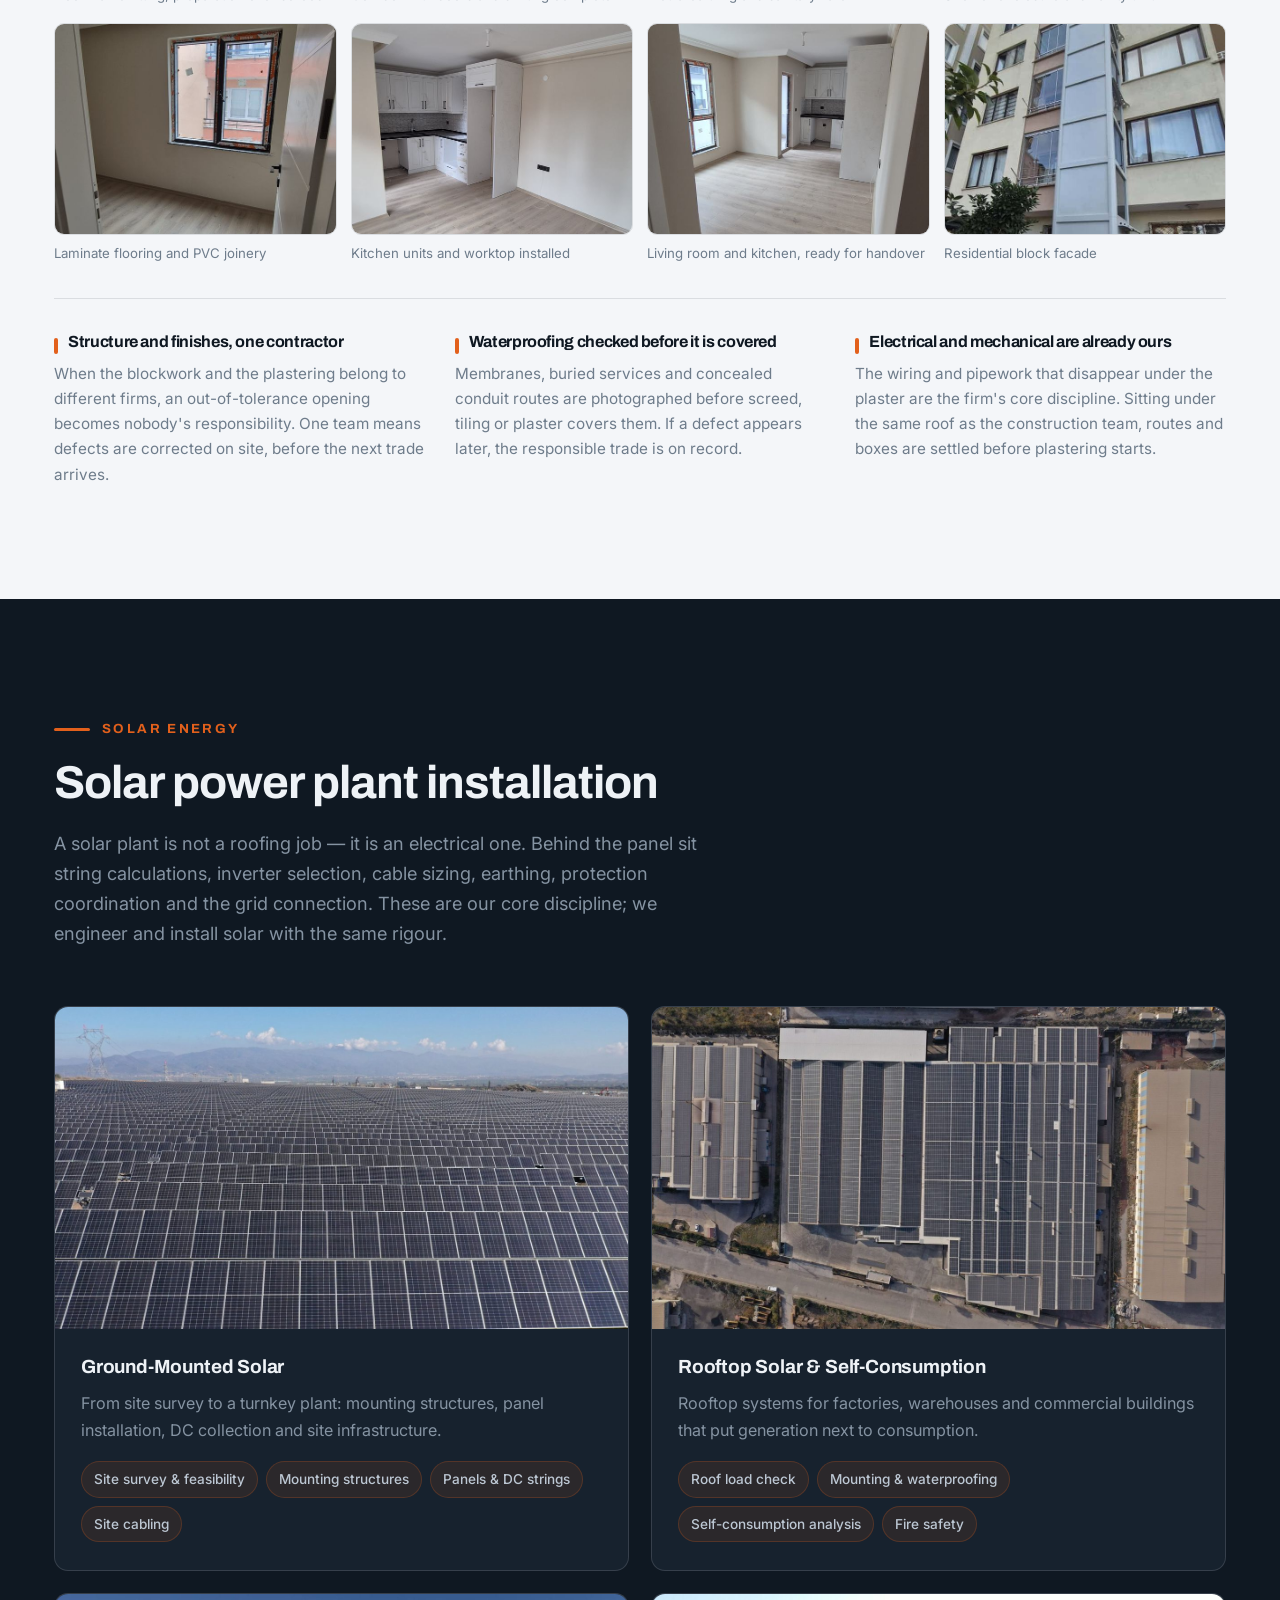
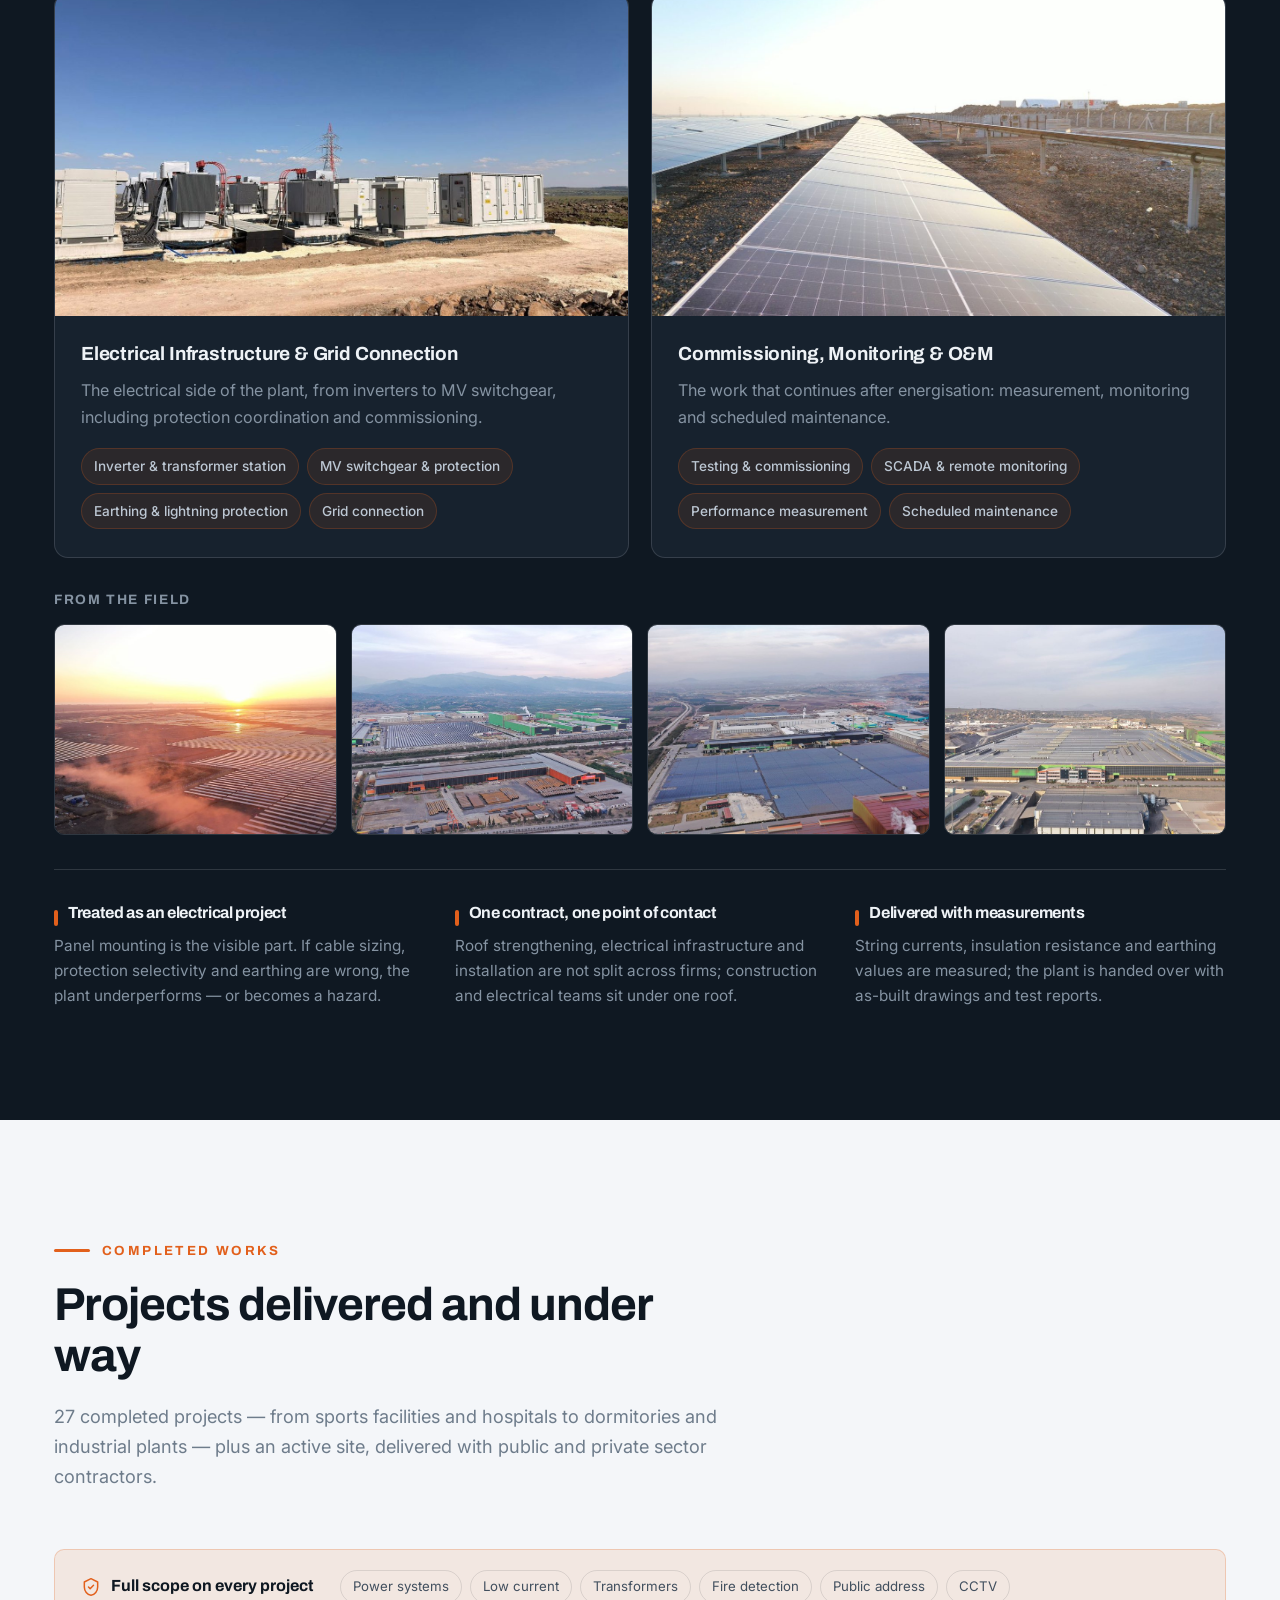
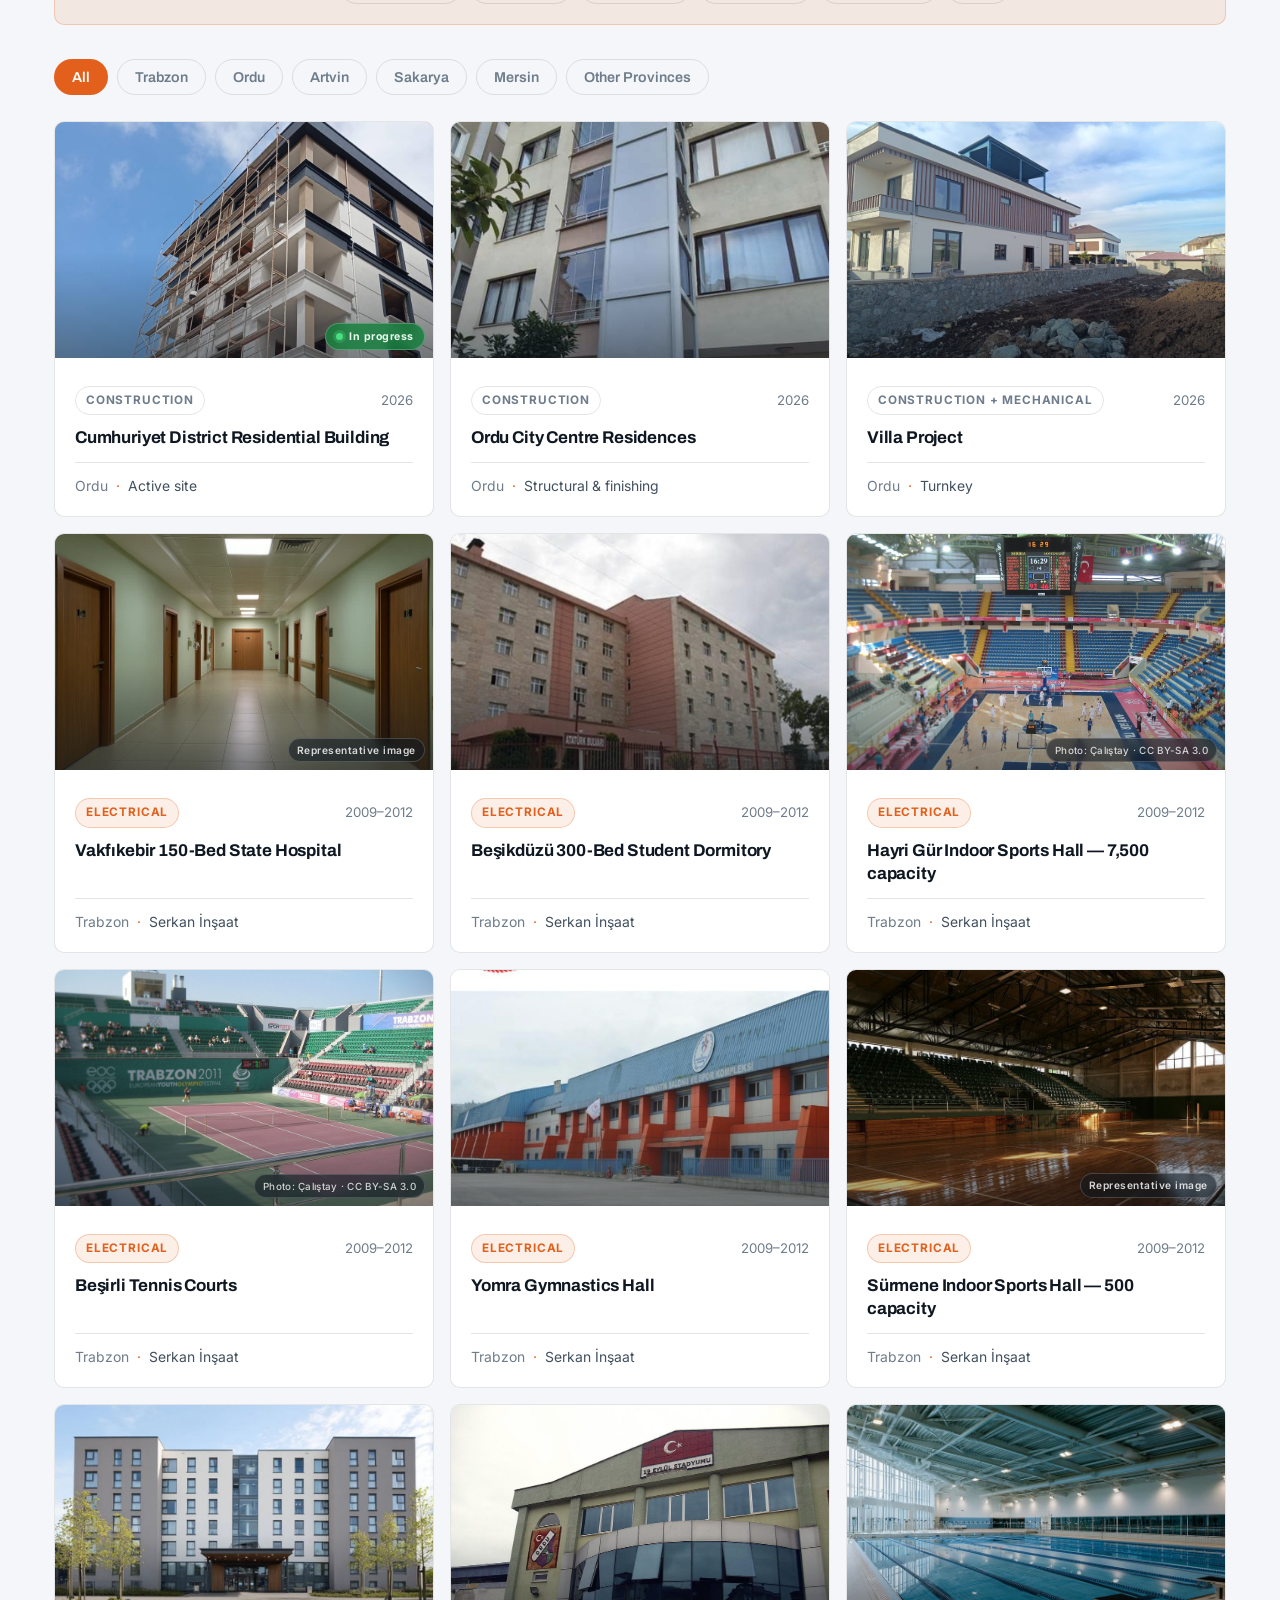
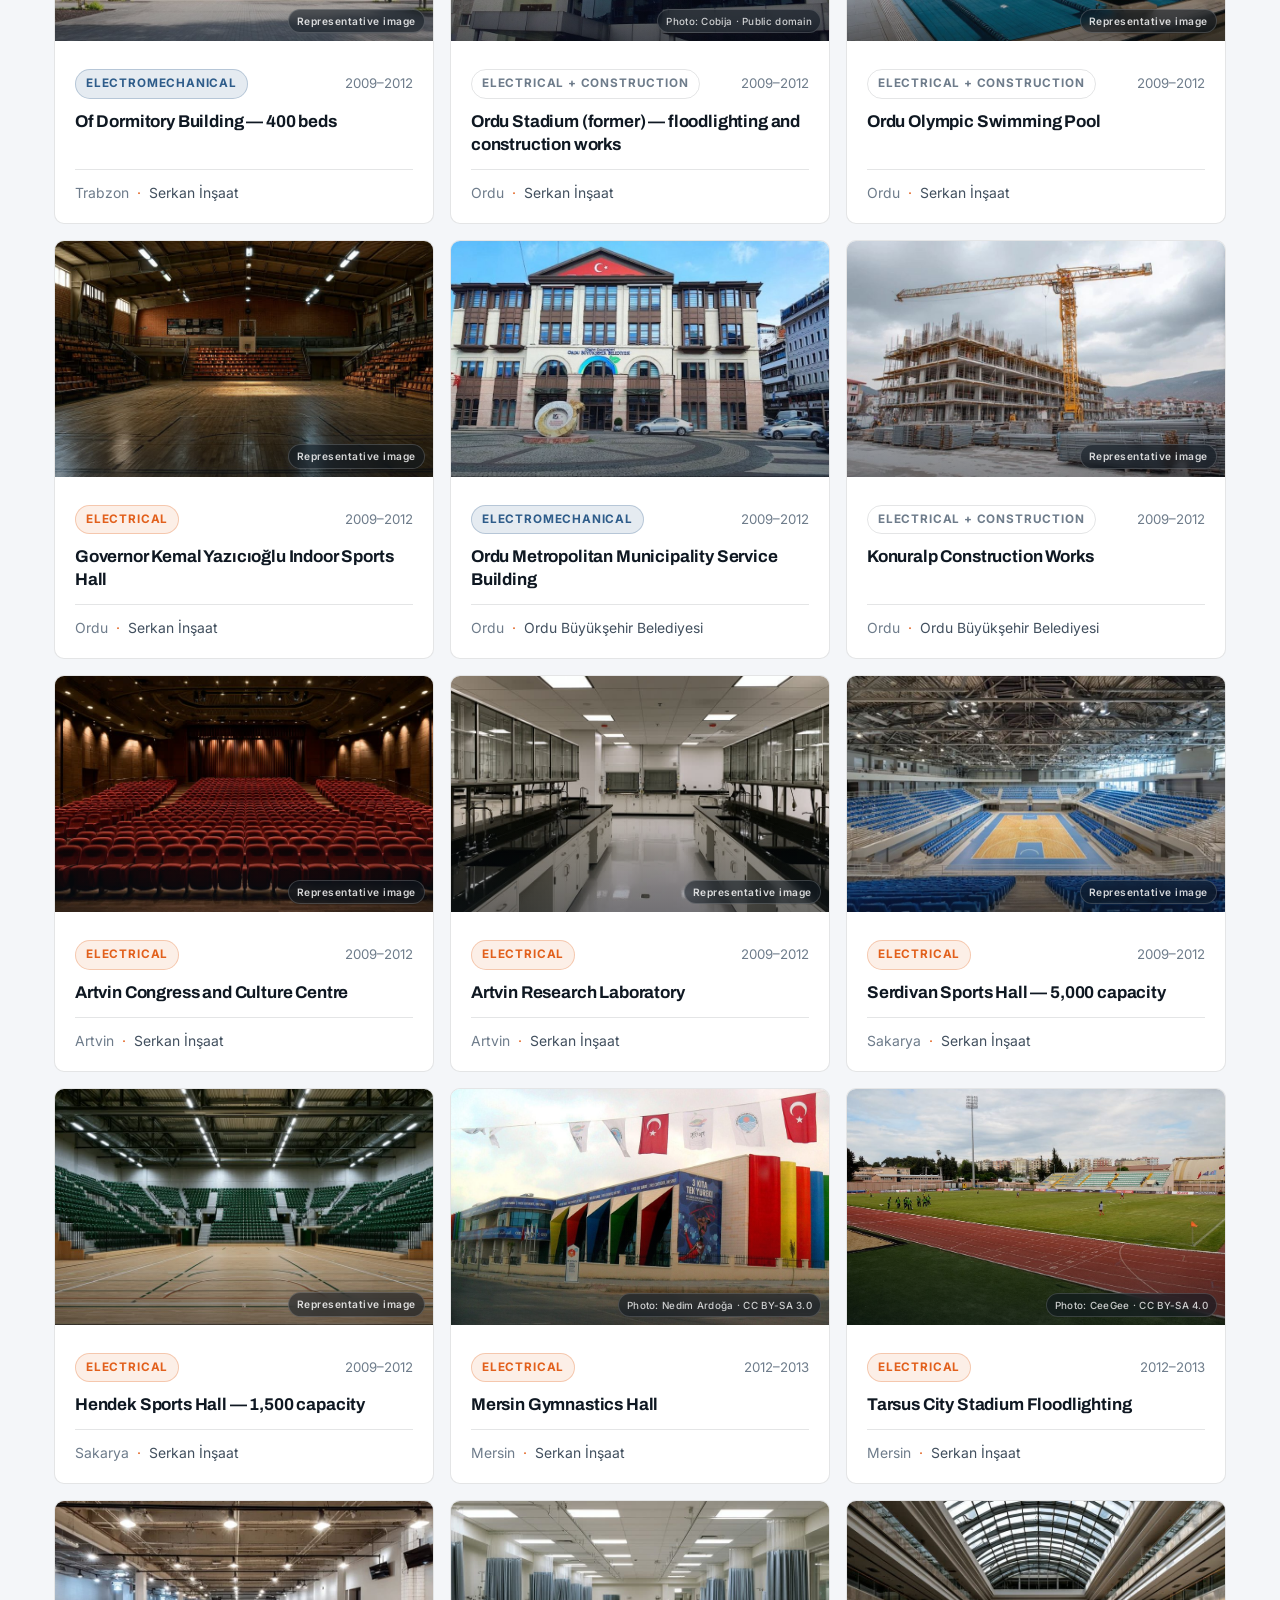
==== commit 99db0244: "Yayin guncellemesi: Katalog sayfasi eklendi, proje sayisi tutarsizligi duzeltildi" ====
--- a/index.html
+++ b/index.html
@@ -36,7 +36,7 @@
 <link rel="preconnect" href="https://fonts.googleapis.com">
 <link rel="preconnect" href="https://fonts.gstatic.com" crossorigin>
 <link href="https://fonts.googleapis.com/css2?family=Archivo:wght@500;600;700;800&family=Inter:wght@400;500;600&display=swap" rel="stylesheet">
-<link rel="stylesheet" href="css/stil.css?s=18">
+<link rel="stylesheet" href="css/stil.css?s=19">
 
 <!-- Yapisal veri: Google'a firmayi, adresi, hizmetleri makine okunur bicimde anlatir.
      Arama sonucunda zengin gorunum ve Haritalar eslesmesi icin gerekli. -->
@@ -1521,9 +1521,9 @@
     <div class="bolum-giris belir">
       <span class="etiket" data-tr="Tamamlanan İşler" data-en="Completed Works">Tamamlanan İşler</span>
       <h2 data-tr="Sahada bitirdiğimiz ve süren projeler" data-en="Projects delivered and under way">Sahada bitirdiğimiz ve süren projeler</h2>
-      <p data-tr="Spor tesisinden hastaneye, öğrenci yurdundan endüstriyel tesise kadar 25 tamamlanmış proje; bir de hâlen süren şantiyemiz. Kamu ve özel sektör yüklenicileriyle yürütüldü."
-         data-en="25 completed projects — from sports facilities and hospitals to dormitories and industrial plants — plus an active site, delivered with public and private sector contractors.">
-        Spor tesisinden hastaneye, öğrenci yurdundan endüstriyel tesise kadar 25 tamamlanmış
+      <p data-tr="Spor tesisinden hastaneye, öğrenci yurdundan endüstriyel tesise kadar 27 tamamlanmış proje; bir de hâlen süren şantiyemiz. Kamu ve özel sektör yüklenicileriyle yürütüldü."
+         data-en="27 completed projects — from sports facilities and hospitals to dormitories and industrial plants — plus an active site, delivered with public and private sector contractors.">
+        Spor tesisinden hastaneye, öğrenci yurdundan endüstriyel tesise kadar 27 tamamlanmış
         proje; bir de hâlen süren şantiyemiz. Kamu ve özel sektör yüklenicileriyle yürütüldü.</p>
     </div>
 
@@ -2001,6 +2001,19 @@
        data-tr="Ana yükleniciler: Serkan İnşaat · YDA İnşaat · Aras İnşaat · HSA Enerji · Ordu Büyükşehir Belediyesi"
        data-en="Main contractors: Serkan İnşaat · YDA İnşaat · Aras İnşaat · HSA Enerji · Ordu Metropolitan Municipality">
       Ana yükleniciler: Serkan İnşaat · YDA İnşaat · Aras İnşaat · HSA Enerji · Ordu Büyükşehir Belediyesi</p>
+
+    <div class="katalog-cagri belir">
+      <div>
+        <h3 data-tr="Hepsi kurumsal kataloğumuzda" data-en="All of it, in our company catalogue">Hepsi kurumsal kataloğumuzda</h3>
+        <p data-tr="Sekiz disiplinin otuz dokuz hizmet kalemi, kaba ve ince yapı işleri, GES kurulumu ve buradaki referans projelerin tamamı elli sayfalık katalogda. Çevrimiçi okuyun ya da PDF olarak indirin."
+           data-en="Thirty-nine service items across eight disciplines, structural and finishing works, solar plant installation and every reference project here — in a fifty-page catalogue. Read it online or download the PDF.">
+          Sekiz disiplinin otuz dokuz hizmet kalemi, kaba ve ince yapı işleri, GES kurulumu ve
+          buradaki referans projelerin tamamı elli sayfalık katalogda. Çevrimiçi okuyun ya da
+          PDF olarak indirin.</p>
+      </div>
+      <a class="dugme dugme-dolu" href="katalog.html"
+         data-tr="Kataloğu inceleyin" data-en="View the catalogue">Kataloğu inceleyin</a>
+    </div>
   </div>
 </section>
 
@@ -2189,6 +2202,7 @@
           <li><a href="#surec" data-tr="Çalışma süreci" data-en="Our process">Çalışma süreci</a></li>
           <li><a href="#sektorler" data-tr="Sektörler" data-en="Sectors">Sektörler</a></li>
           <li><a href="#projeler" data-tr="Projeler" data-en="Projects">Projeler</a></li>
+          <li><a href="katalog.html" data-tr="Kurumsal katalog" data-en="Company catalogue">Kurumsal katalog</a></li>
           <li><a href="#iletisim" data-tr="İletişim" data-en="Contact">İletişim</a></li>
         </ul>
       </div>
--- a/css/stil.css
+++ b/css/stil.css
@@ -995,3 +995,58 @@
    iletisim bolumunde tam hali duruyor). */
 .ust-serit-sag a[href^="tel"] { white-space: nowrap; }
 @media (max-width: 1080px) { .ust-serit-adres { display: none; } }
+
+/* ---------- katalog sayfasi (katalog.html) ---------- */
+
+/* Flipbook disaridan cerceve icinde geliyor; olcusu sabit degil, bu yuzden
+   en-boy orani veriliyor ve ekran yuksekliginin ustune tasmasi engelleniyor. */
+.katalog-bolum .bolum-giris { max-width: 780px; margin-bottom: 40px; }
+.katalog-bolum h1 { font-size: clamp(2.1rem, 4.6vw, 3.5rem); }
+.katalog-bolum .katalog-giris { font-size: 1.07rem; margin-top: 18px; color: var(--metin-gri); }
+
+.katalog-cerceve {
+  position: relative;
+  width: 100%;
+  aspect-ratio: 1.55 / 1;
+  max-height: 78vh;
+  background: var(--kart-zemin);
+  border: 1px solid var(--cizgi);
+  border-radius: 14px;
+  overflow: hidden;
+  box-shadow: var(--kart-golge);
+}
+.katalog-cerceve iframe {
+  position: absolute; inset: 0;
+  width: 100%; height: 100%;
+  border: 0; display: block;
+}
+
+.katalog-dugmeler { display: flex; flex-wrap: wrap; gap: 14px; margin-top: 30px; }
+
+.katalog-not { margin-top: 24px; max-width: 660px; font-size: .9rem; color: var(--metin-gri); }
+.katalog-not b { color: var(--metin); font-weight: 600; }
+
+@media (max-width: 760px) {
+  /* dar ekranda flipbook tek sayfa gosteriyor, cerceve de dikey olmali */
+  .katalog-cerceve { aspect-ratio: 3 / 4; max-height: 72vh; }
+  .katalog-dugmeler .dugme { flex: 1 1 100%; justify-content: center; }
+}
+
+/* katalog cagrisi: projeler bolumunun sonunda */
+.katalog-cagri {
+  display: flex; align-items: center; justify-content: space-between;
+  flex-wrap: wrap; gap: 26px;
+  margin-top: 44px; padding: 34px 38px;
+  background: var(--kart-zemin);
+  border: 1px solid var(--cizgi);
+  border-left: 4px solid var(--turuncu);
+  border-radius: 14px;
+}
+.katalog-cagri h3 { font-size: 1.32rem; margin-bottom: 10px; }
+.katalog-cagri p { max-width: 640px; color: var(--metin-gri); font-size: .99rem; }
+.katalog-cagri .dugme { flex-shrink: 0; }
+
+@media (max-width: 700px) {
+  .katalog-cagri { padding: 26px 24px; }
+  .katalog-cagri .dugme { width: 100%; justify-content: center; }
+}
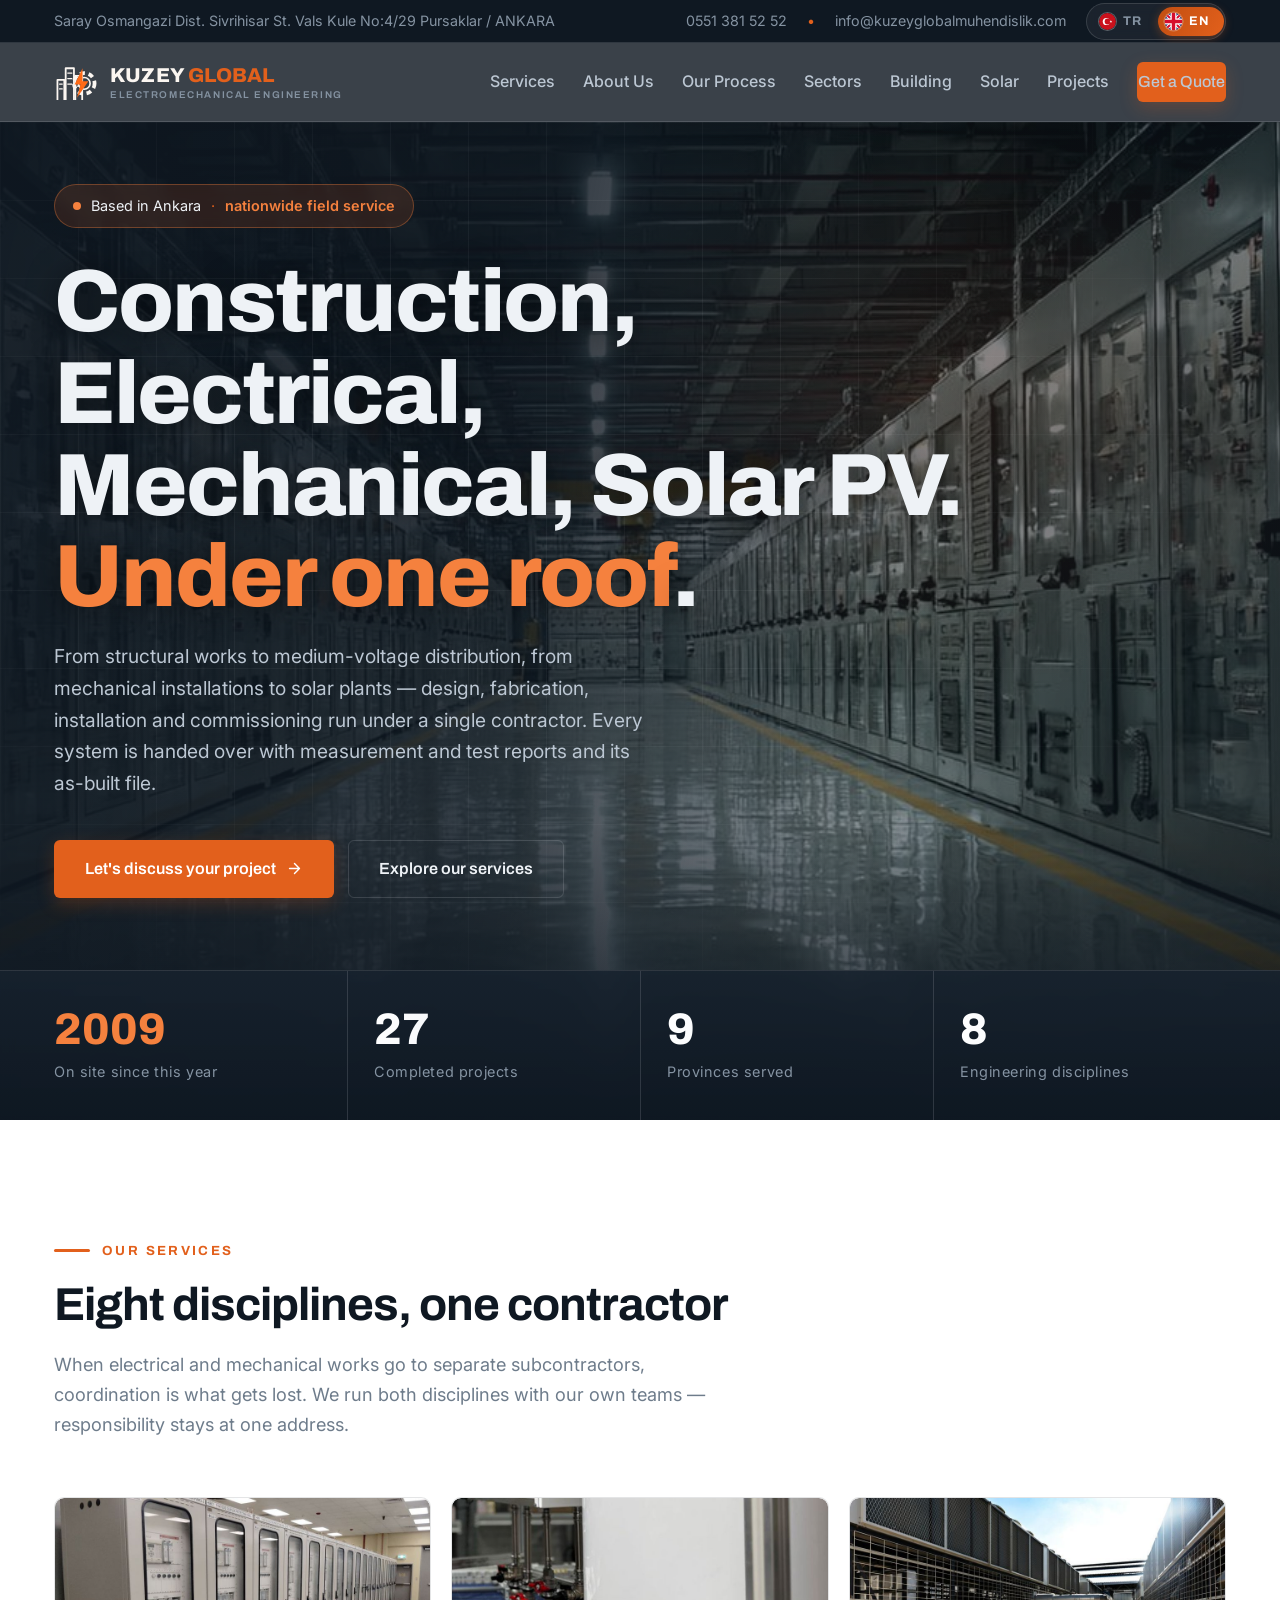
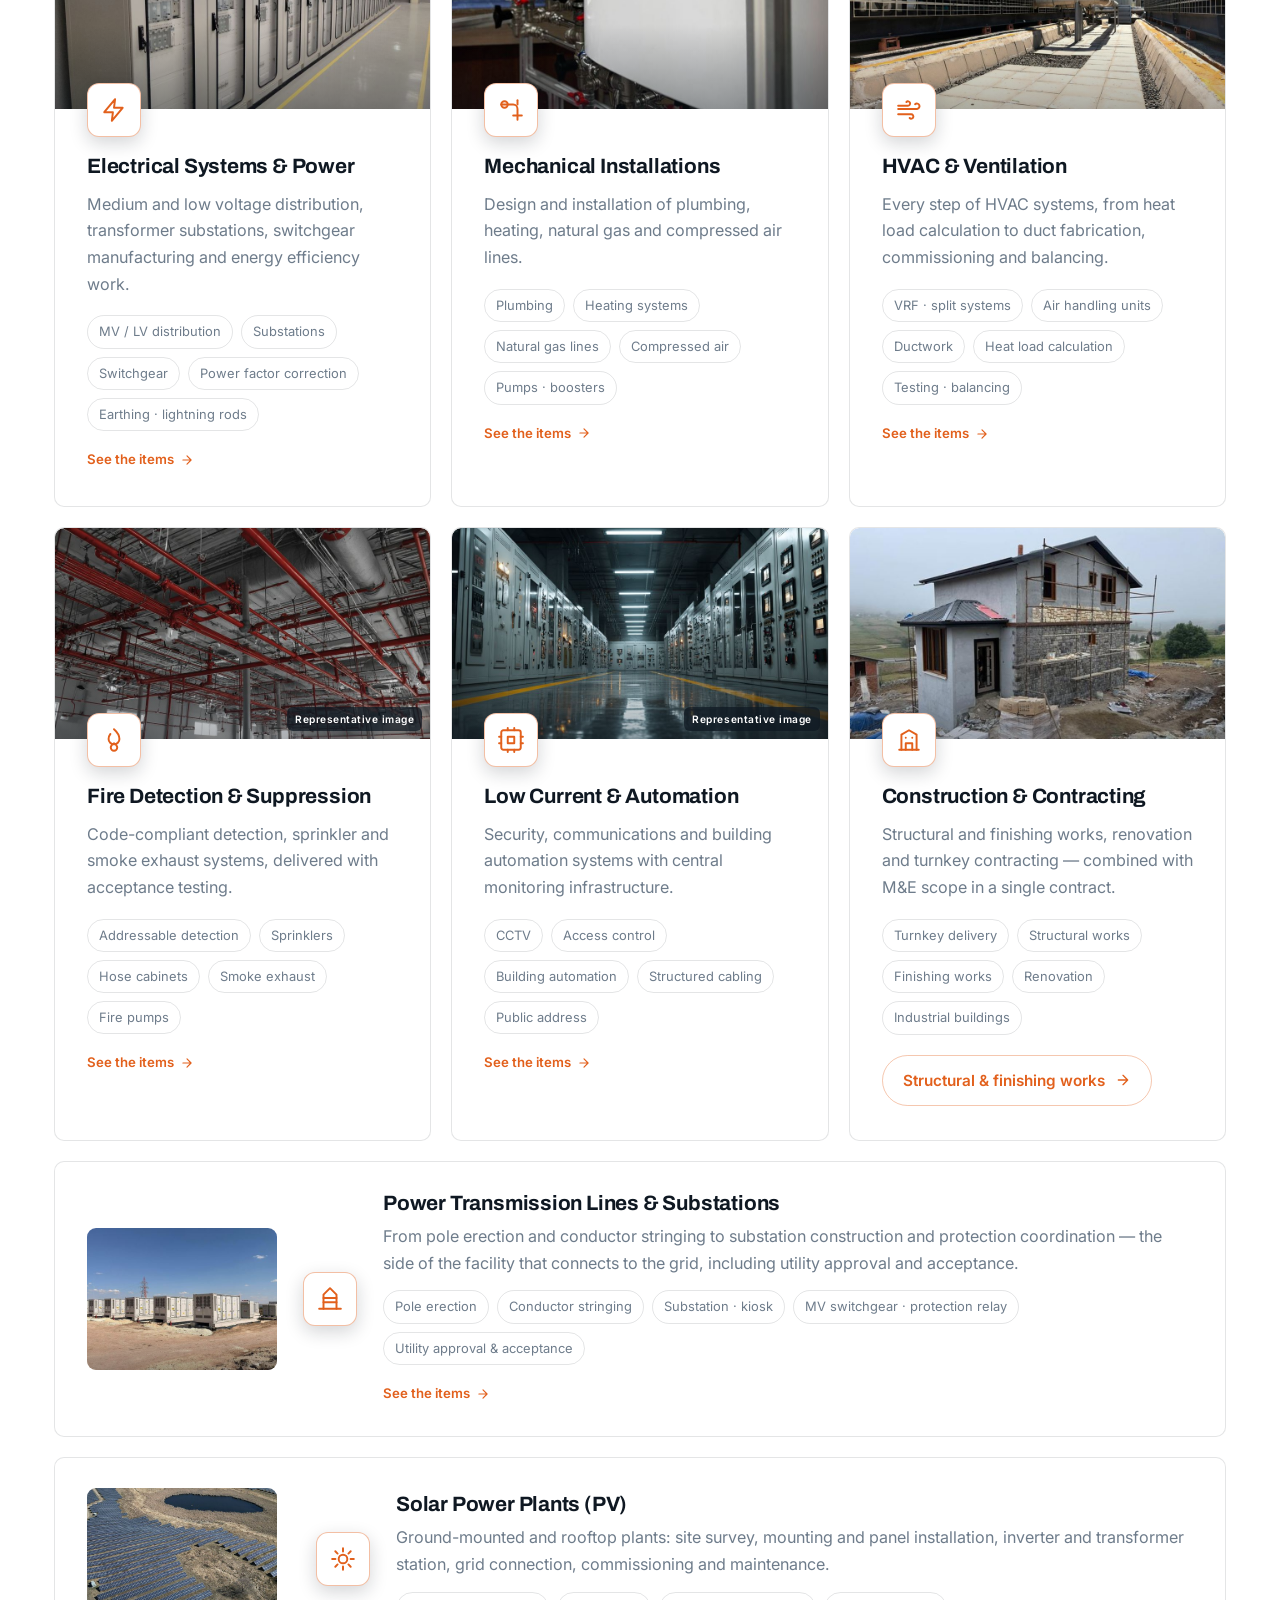
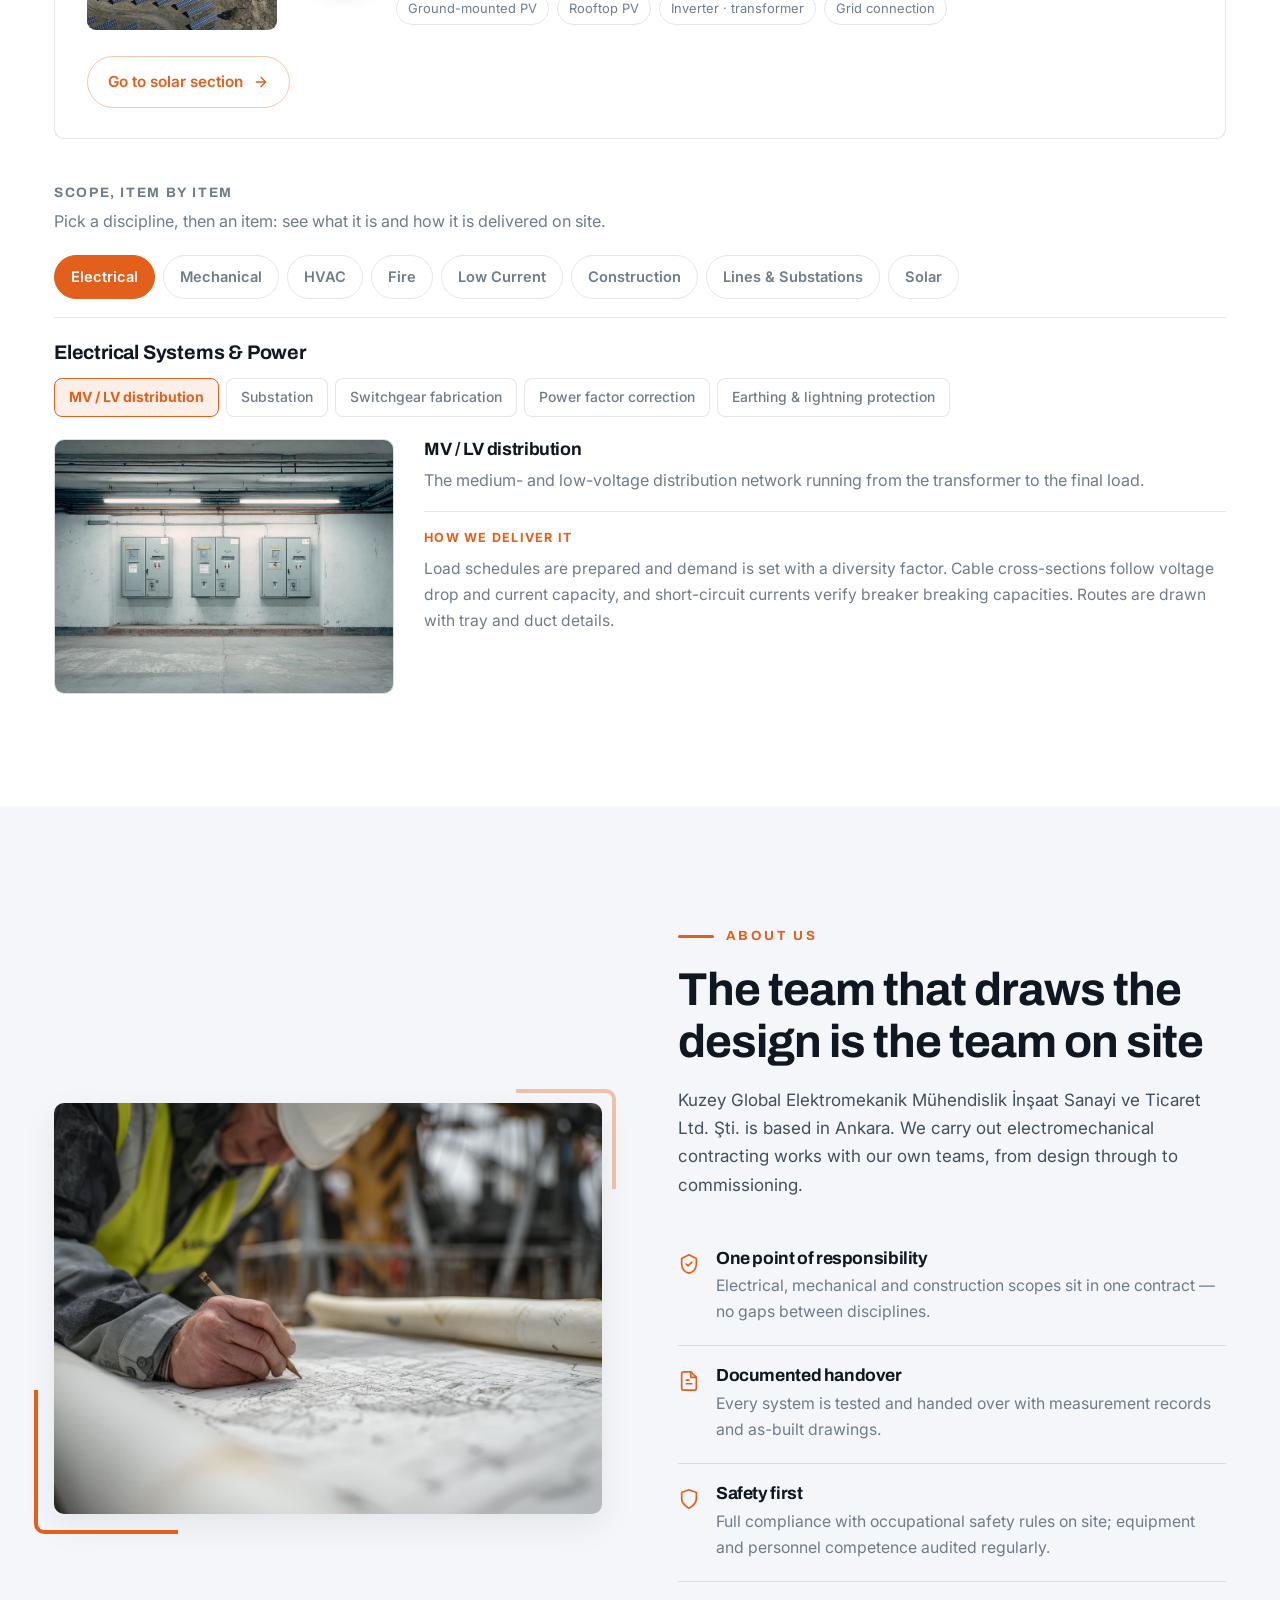
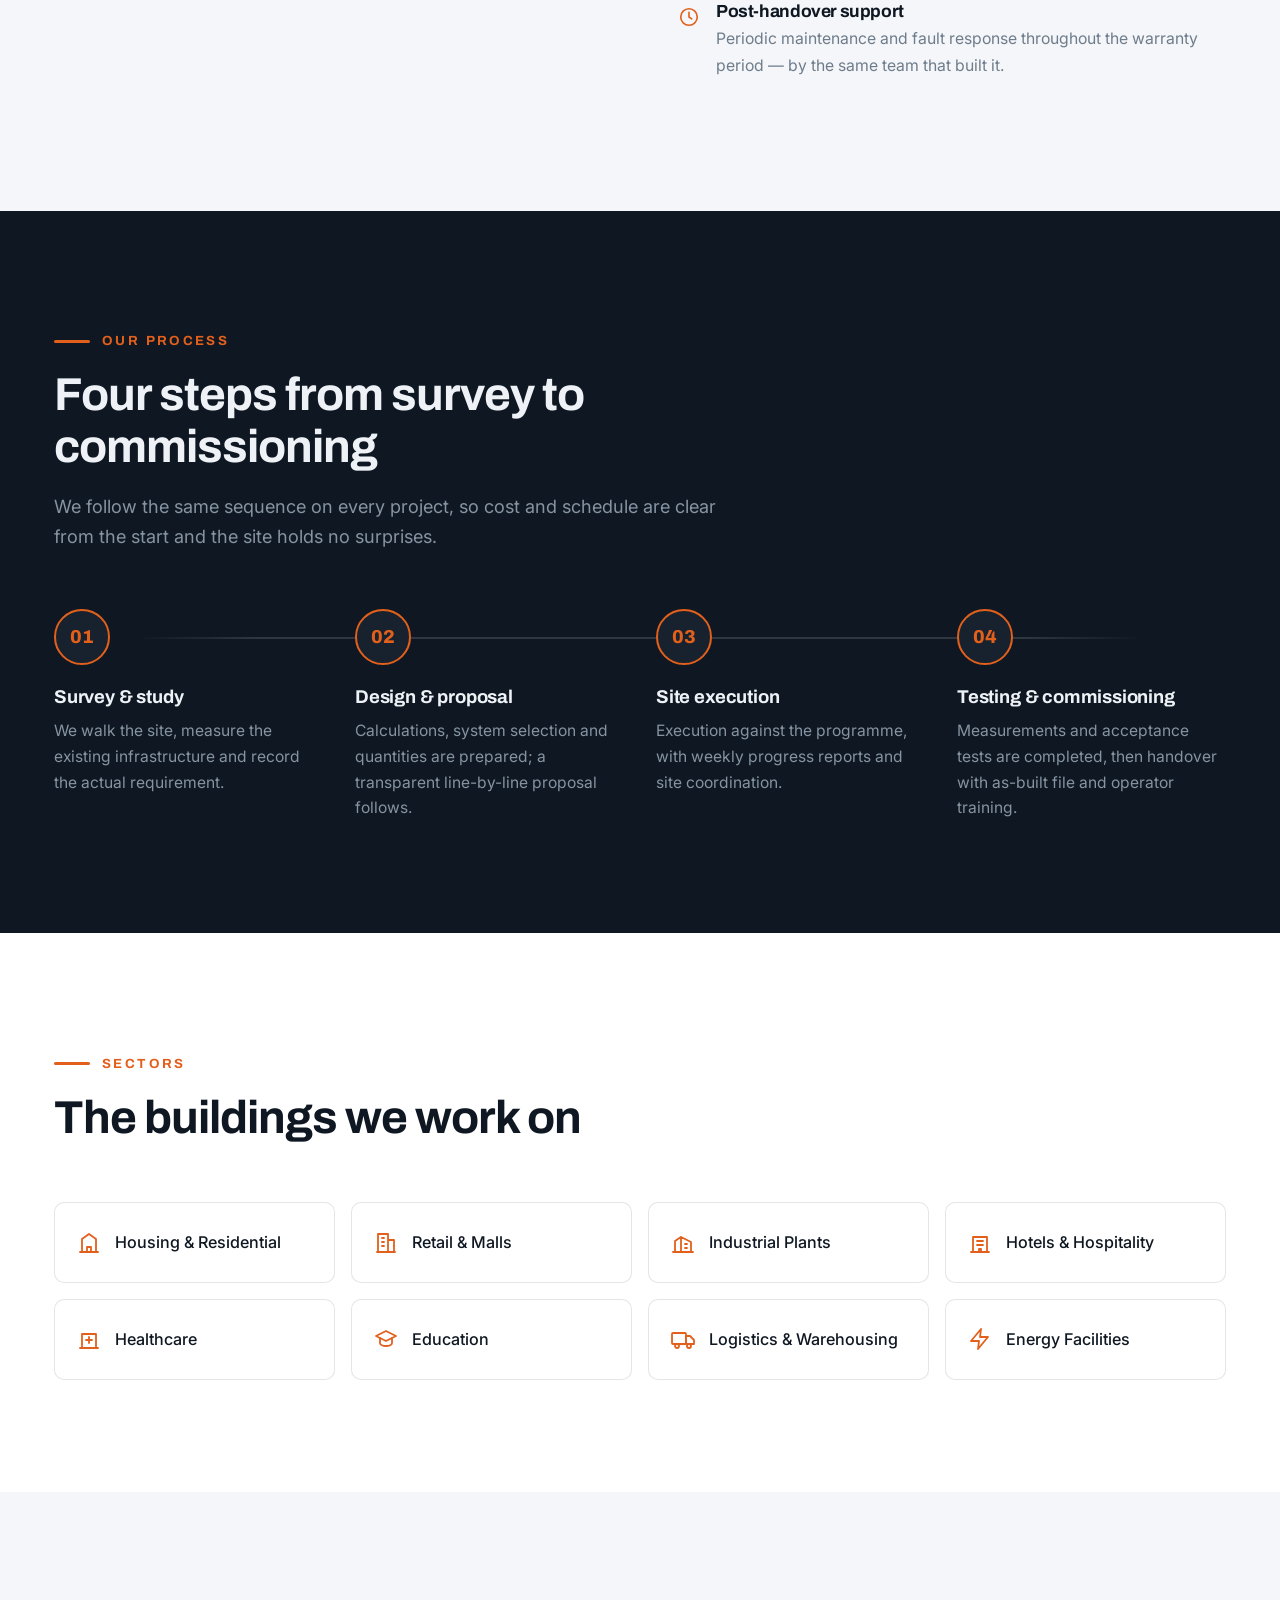
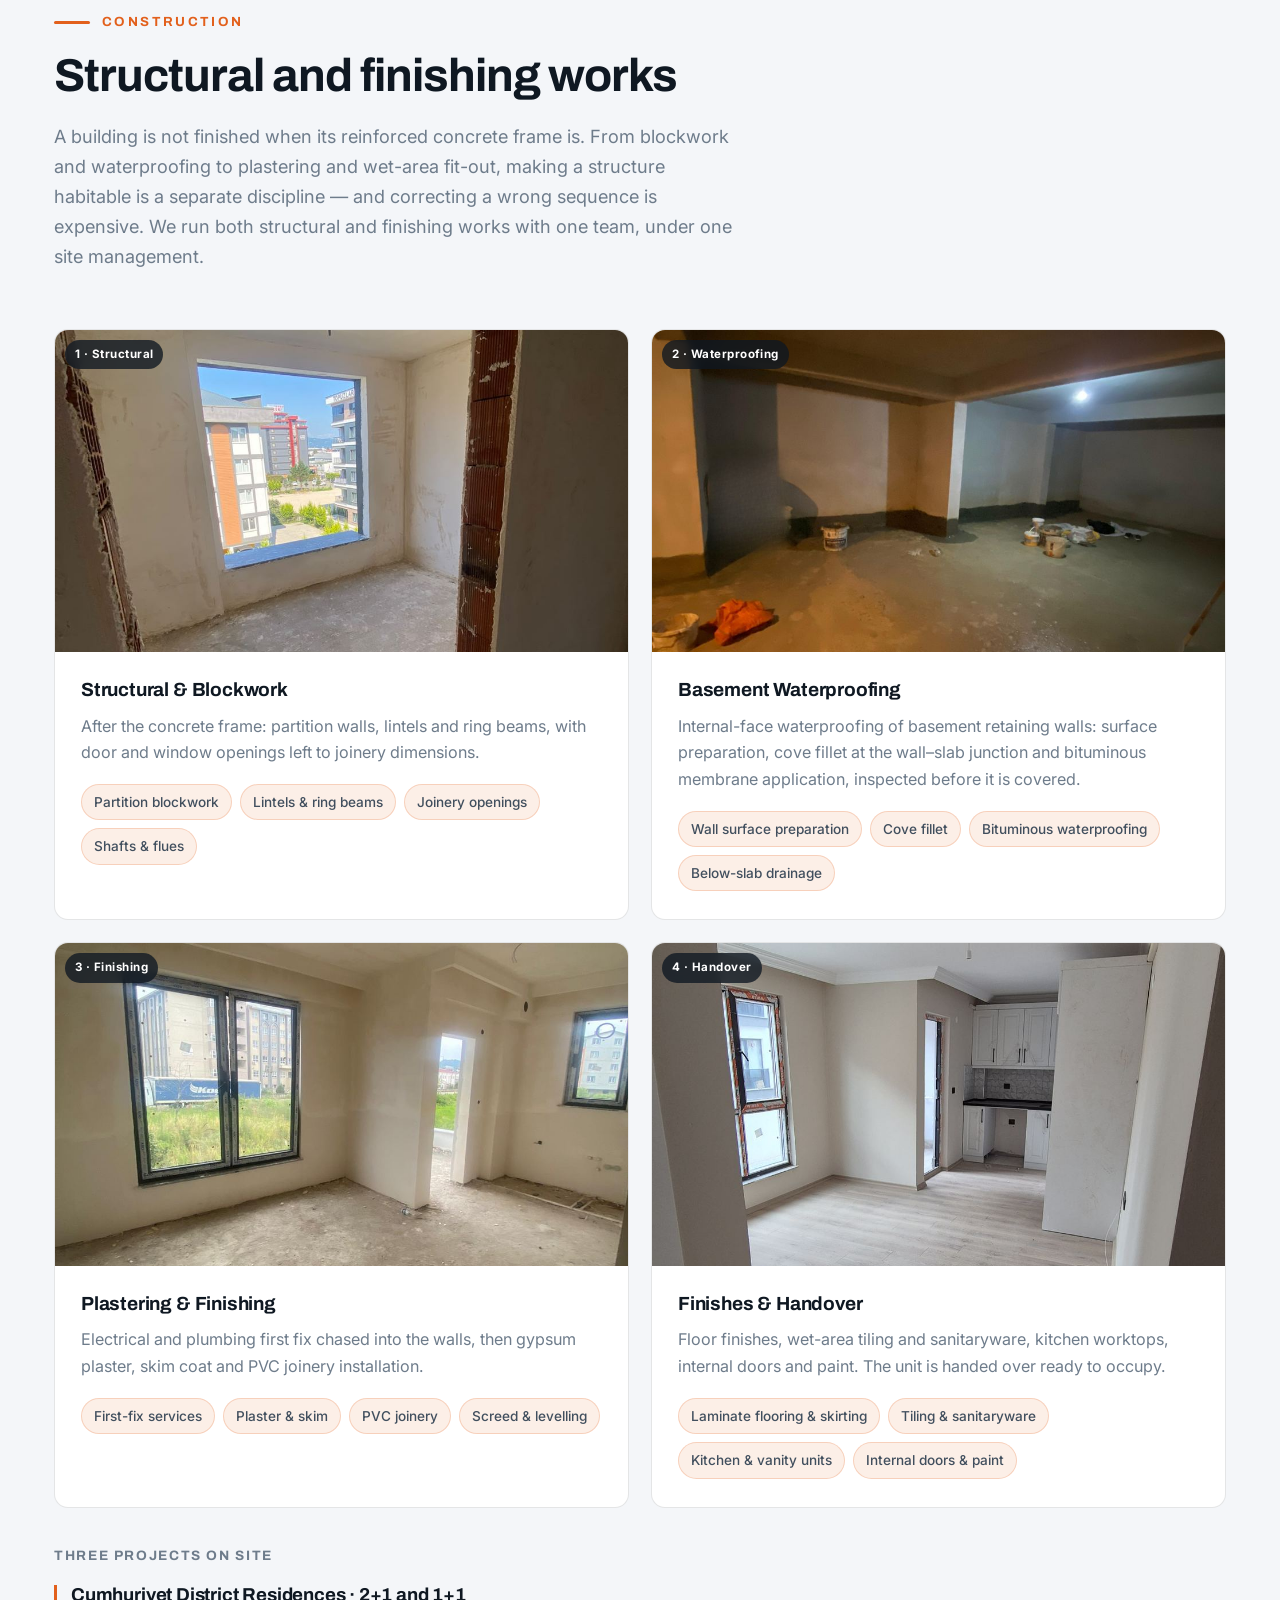
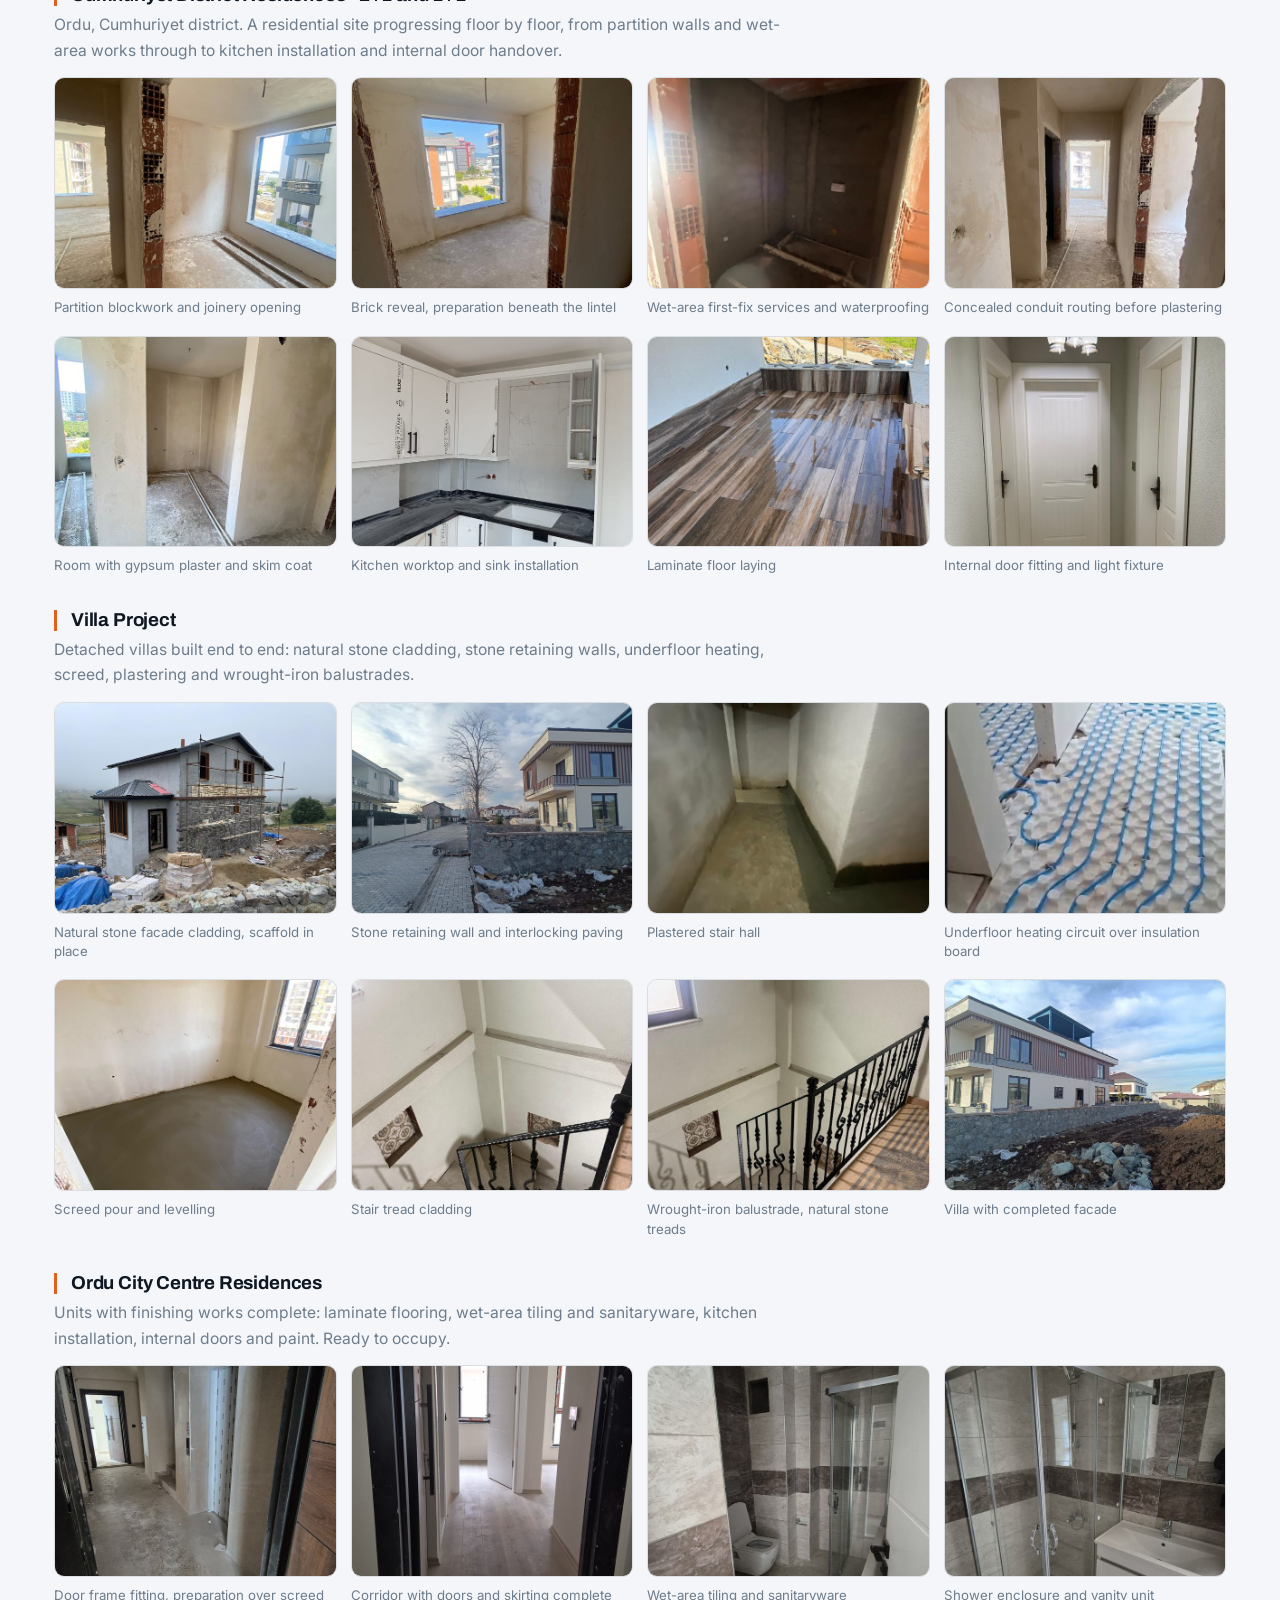
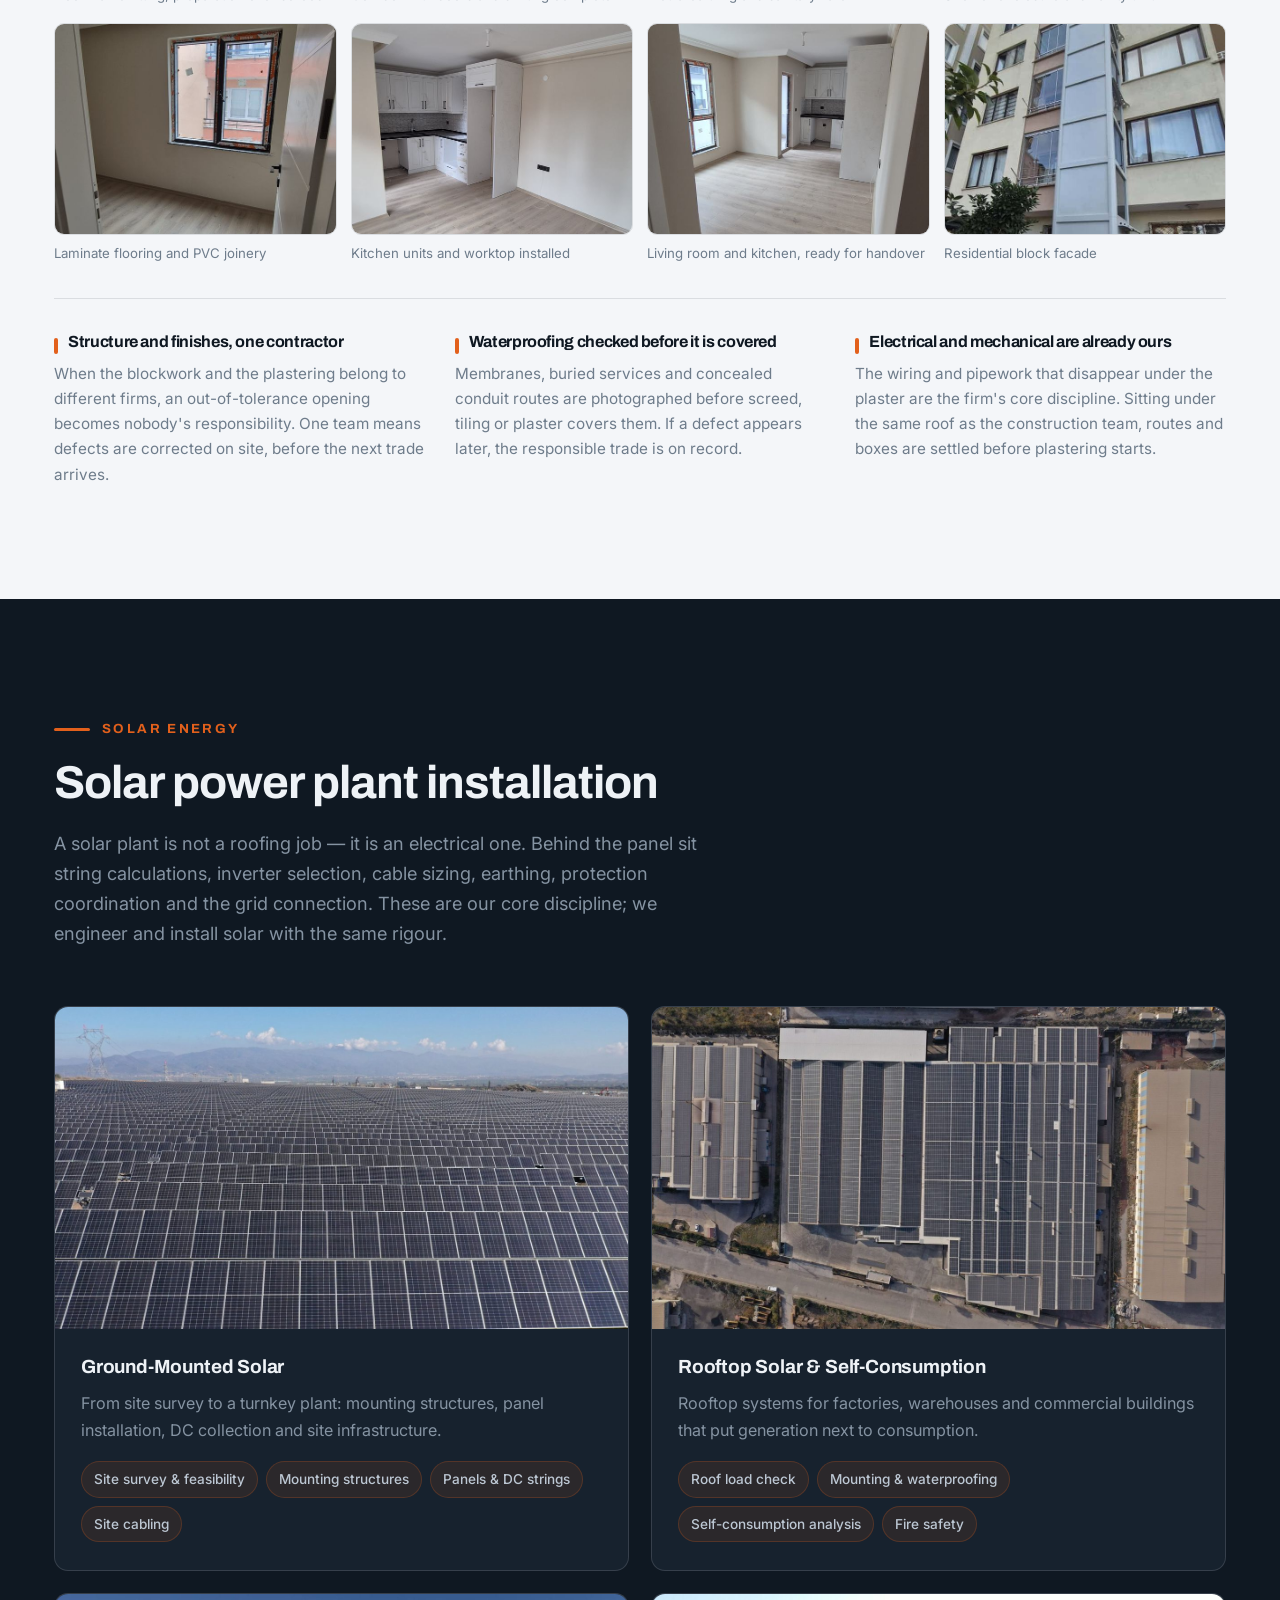
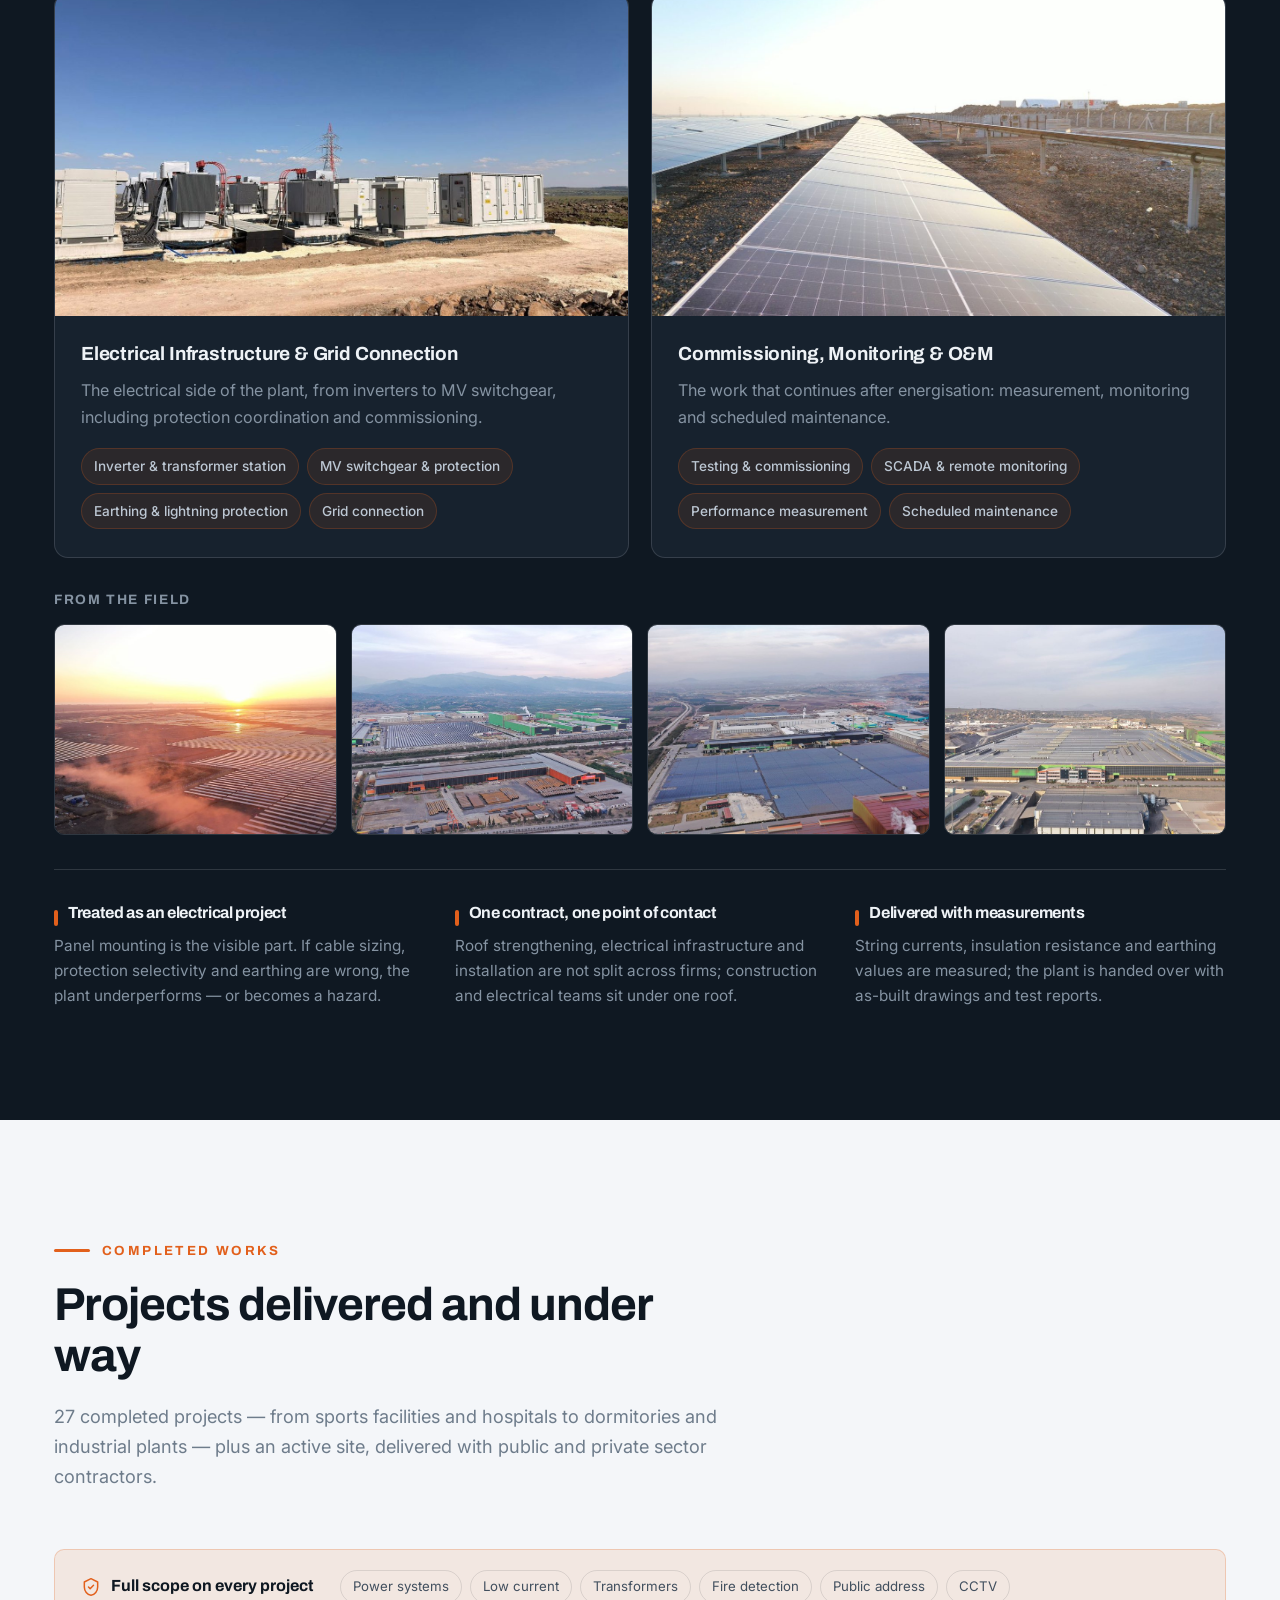
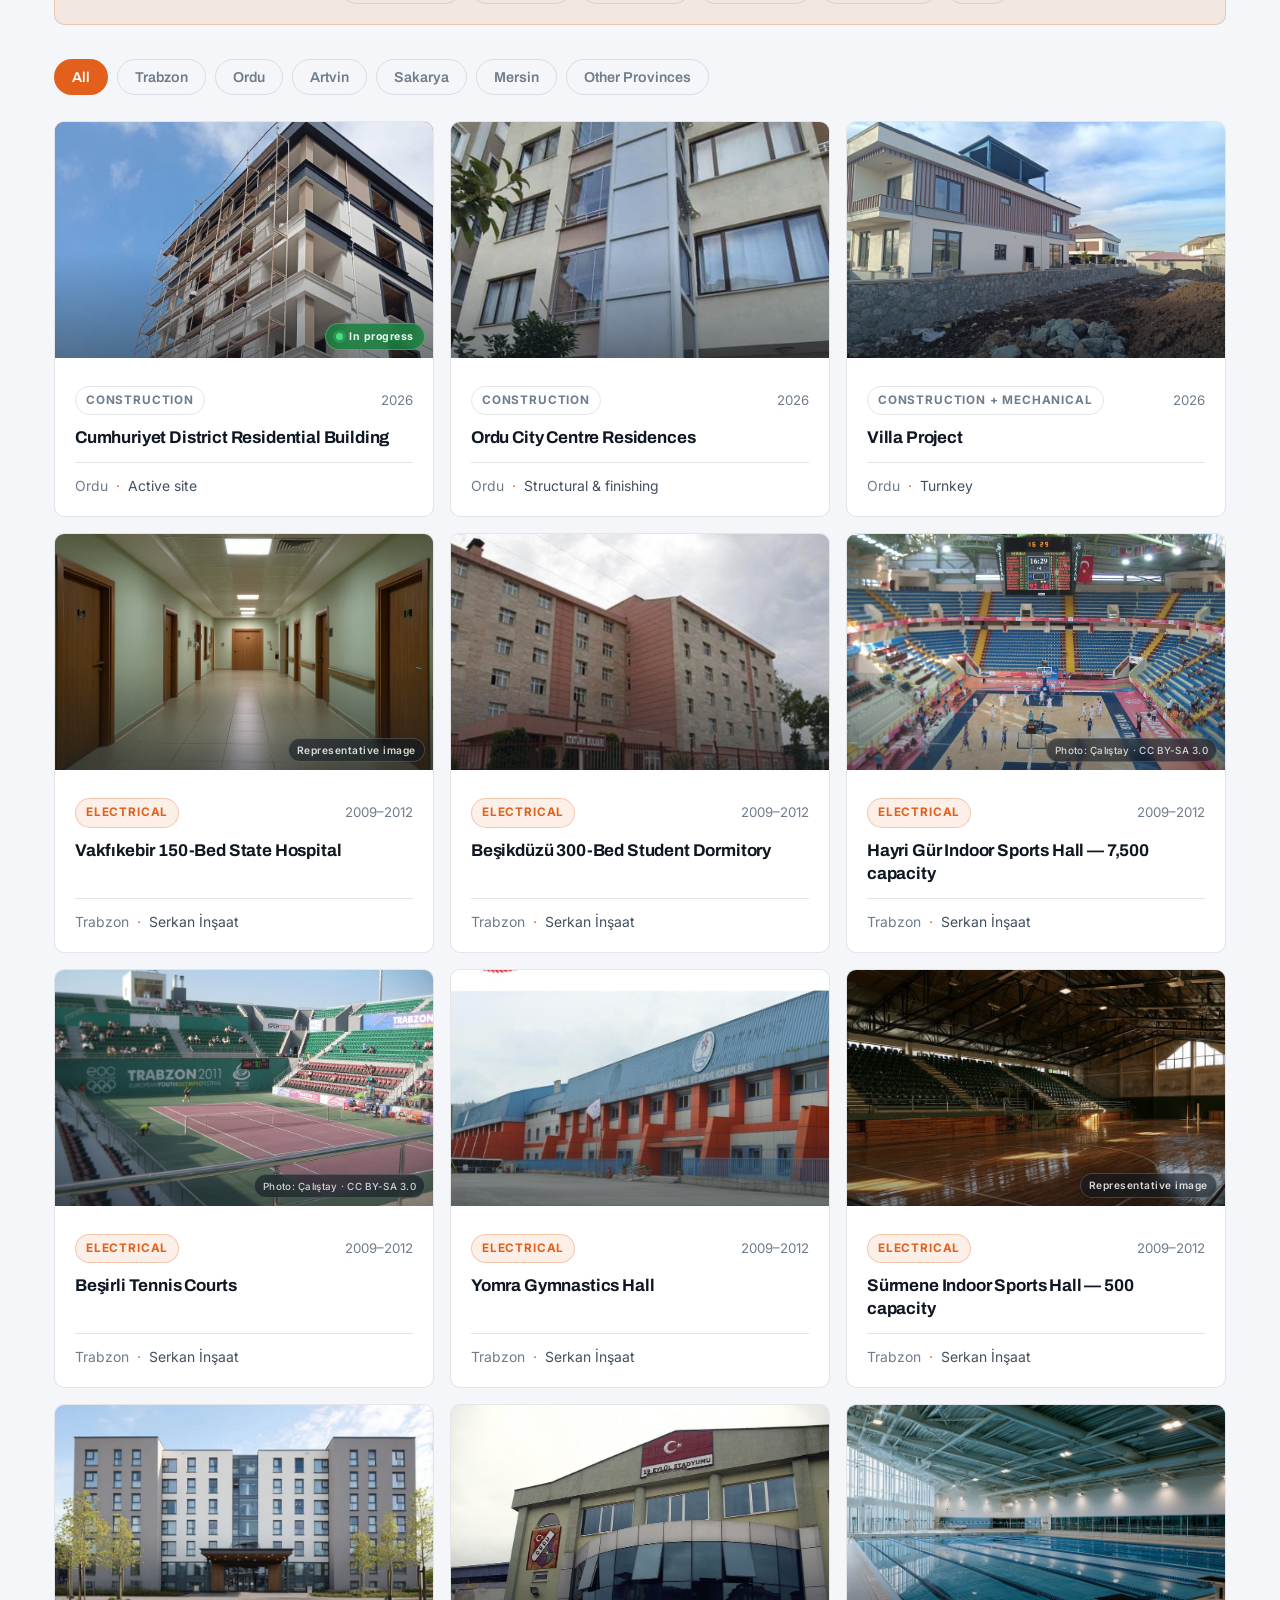
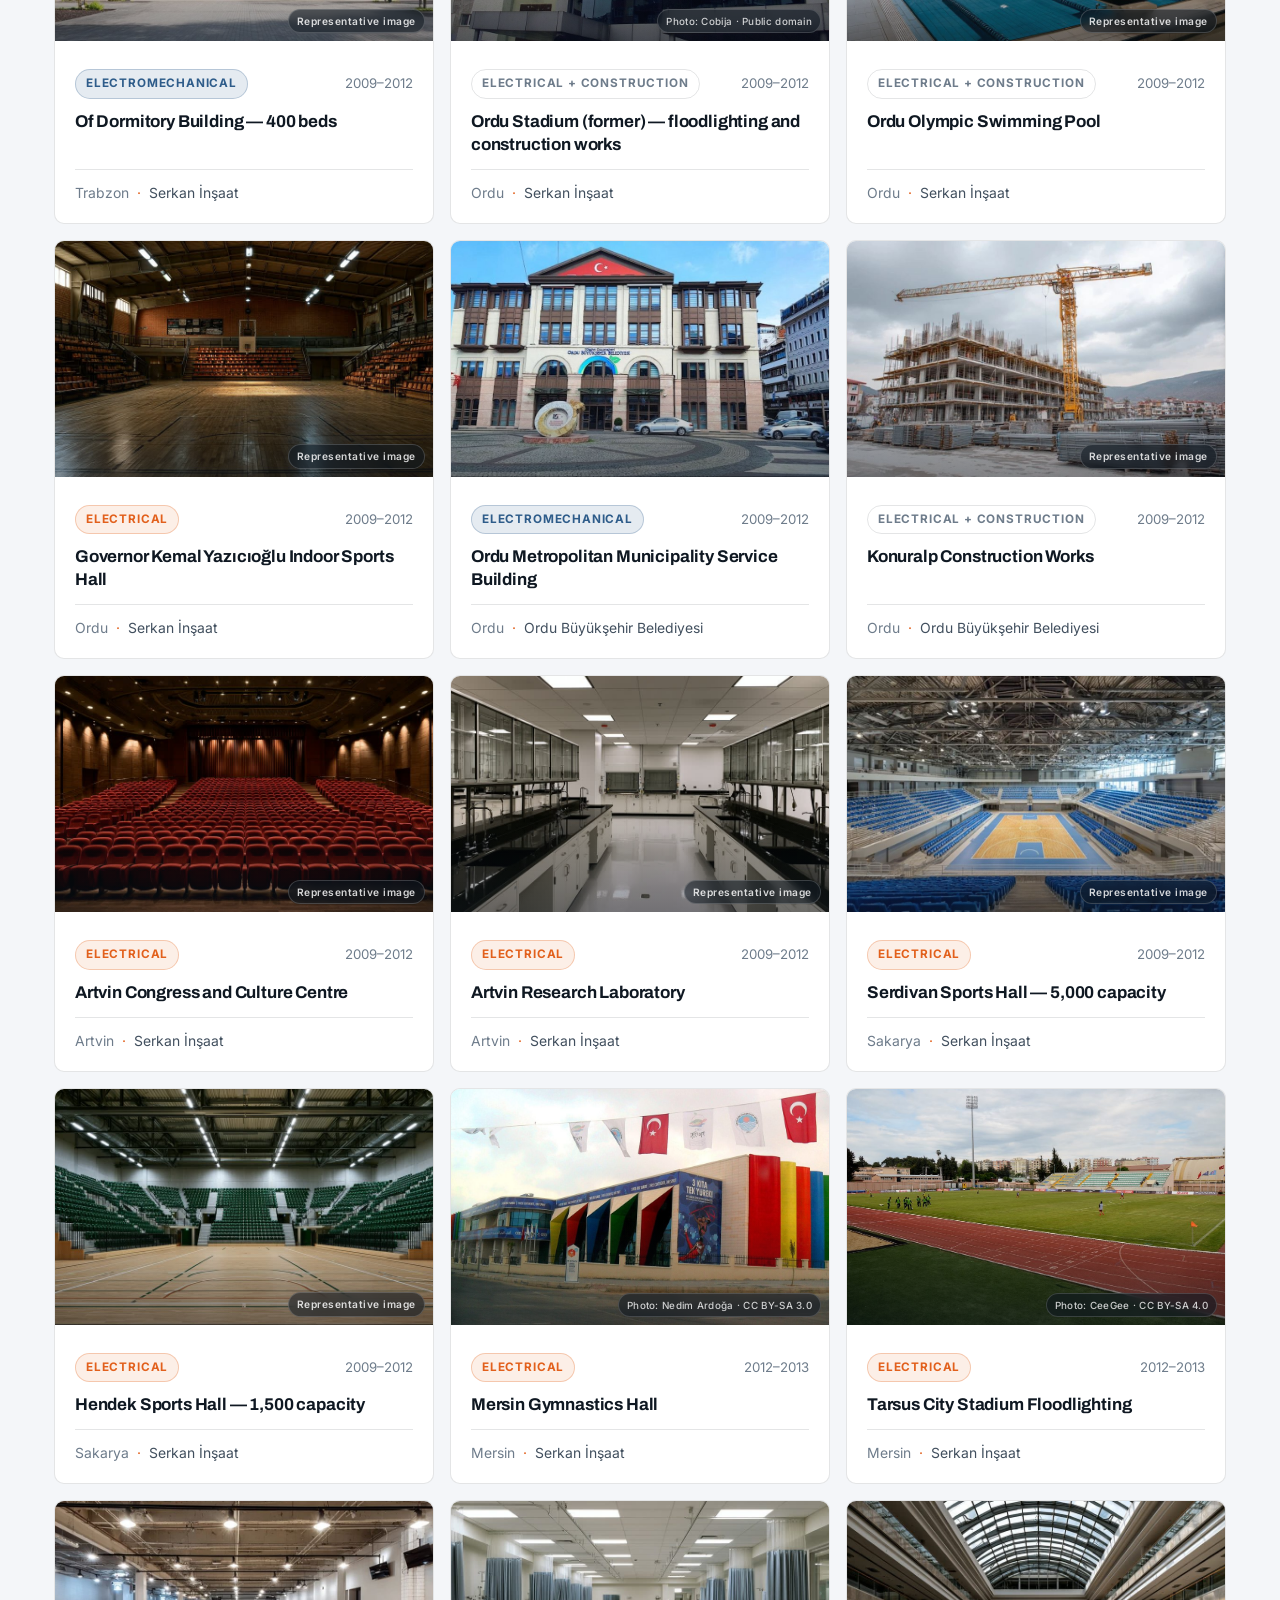
==== commit 52d2409c: "Yayin guncellemesi: Mobilde yatay tasma duzeltildi (iletisim formu)" ====
--- a/index.html
+++ b/index.html
@@ -36,7 +36,7 @@
 <link rel="preconnect" href="https://fonts.googleapis.com">
 <link rel="preconnect" href="https://fonts.gstatic.com" crossorigin>
 <link href="https://fonts.googleapis.com/css2?family=Archivo:wght@500;600;700;800&family=Inter:wght@400;500;600&display=swap" rel="stylesheet">
-<link rel="stylesheet" href="css/stil.css?s=19">
+<link rel="stylesheet" href="css/stil.css?s=20">
 
 <!-- Yapisal veri: Google'a firmayi, adresi, hizmetleri makine okunur bicimde anlatir.
      Arama sonucunda zengin gorunum ve Haritalar eslesmesi icin gerekli. -->
--- a/css/stil.css
+++ b/css/stil.css
@@ -572,13 +572,13 @@
 
 /* ---------- iletisim ---------- */
 
-.iletisim { display: grid; grid-template-columns: 1.05fr .95fr; gap: 60px; }
-
-.form-satir { display: grid; grid-template-columns: 1fr 1fr; gap: 18px; }
+.iletisim { display: grid; grid-template-columns: minmax(0, 1.05fr) minmax(0, .95fr); gap: 60px; }
+
+.form-satir { display: grid; grid-template-columns: minmax(0, 1fr) minmax(0, 1fr); gap: 18px; }
 .alan { margin-bottom: 18px; }
 .alan label { display: block; font-size: .82rem; color: var(--metin-gri); margin-bottom: 8px; letter-spacing: .03em; font-weight: 500; }
 .alan input, .alan select, .alan textarea {
-  width: 100%; padding: 14px 16px;
+  width: 100%; min-width: 0; max-width: 100%; padding: 14px 16px;
   background: var(--kart-zemin); border: 1px solid var(--cizgi); border-radius: 8px;
   color: var(--metin); font-family: var(--yazi-govde); font-size: .95rem;
   transition: border-color .25s, box-shadow .25s;
@@ -667,7 +667,7 @@
   .surec::before { display: none; }
   .sektor-izgara { grid-template-columns: repeat(2, 1fr); }
   .hakkinda { grid-template-columns: 1fr; gap: 52px; }
-  .iletisim { grid-template-columns: 1fr; gap: 48px; }
+  .iletisim { grid-template-columns: minmax(0, 1fr); gap: 48px; }
   .alt-ic { grid-template-columns: 1fr 1fr; gap: 40px; }
 }
 
@@ -697,7 +697,7 @@
   .rakam:nth-child(even) { border-left: 1px solid var(--cizgi); }
 
   .hizmet-izgara, .proje-izgara, .surec, .sektor-izgara, .alt-ic { grid-template-columns: 1fr; }
-  .form-satir { grid-template-columns: 1fr; gap: 0; }
+  .form-satir { grid-template-columns: minmax(0, 1fr); gap: 0; }
   .hizmet { padding: 32px 26px; }
   .hizmet-gorsel { margin: -32px -26px 22px; }
   .cagri .kenar { flex-direction: column; align-items: flex-start; }
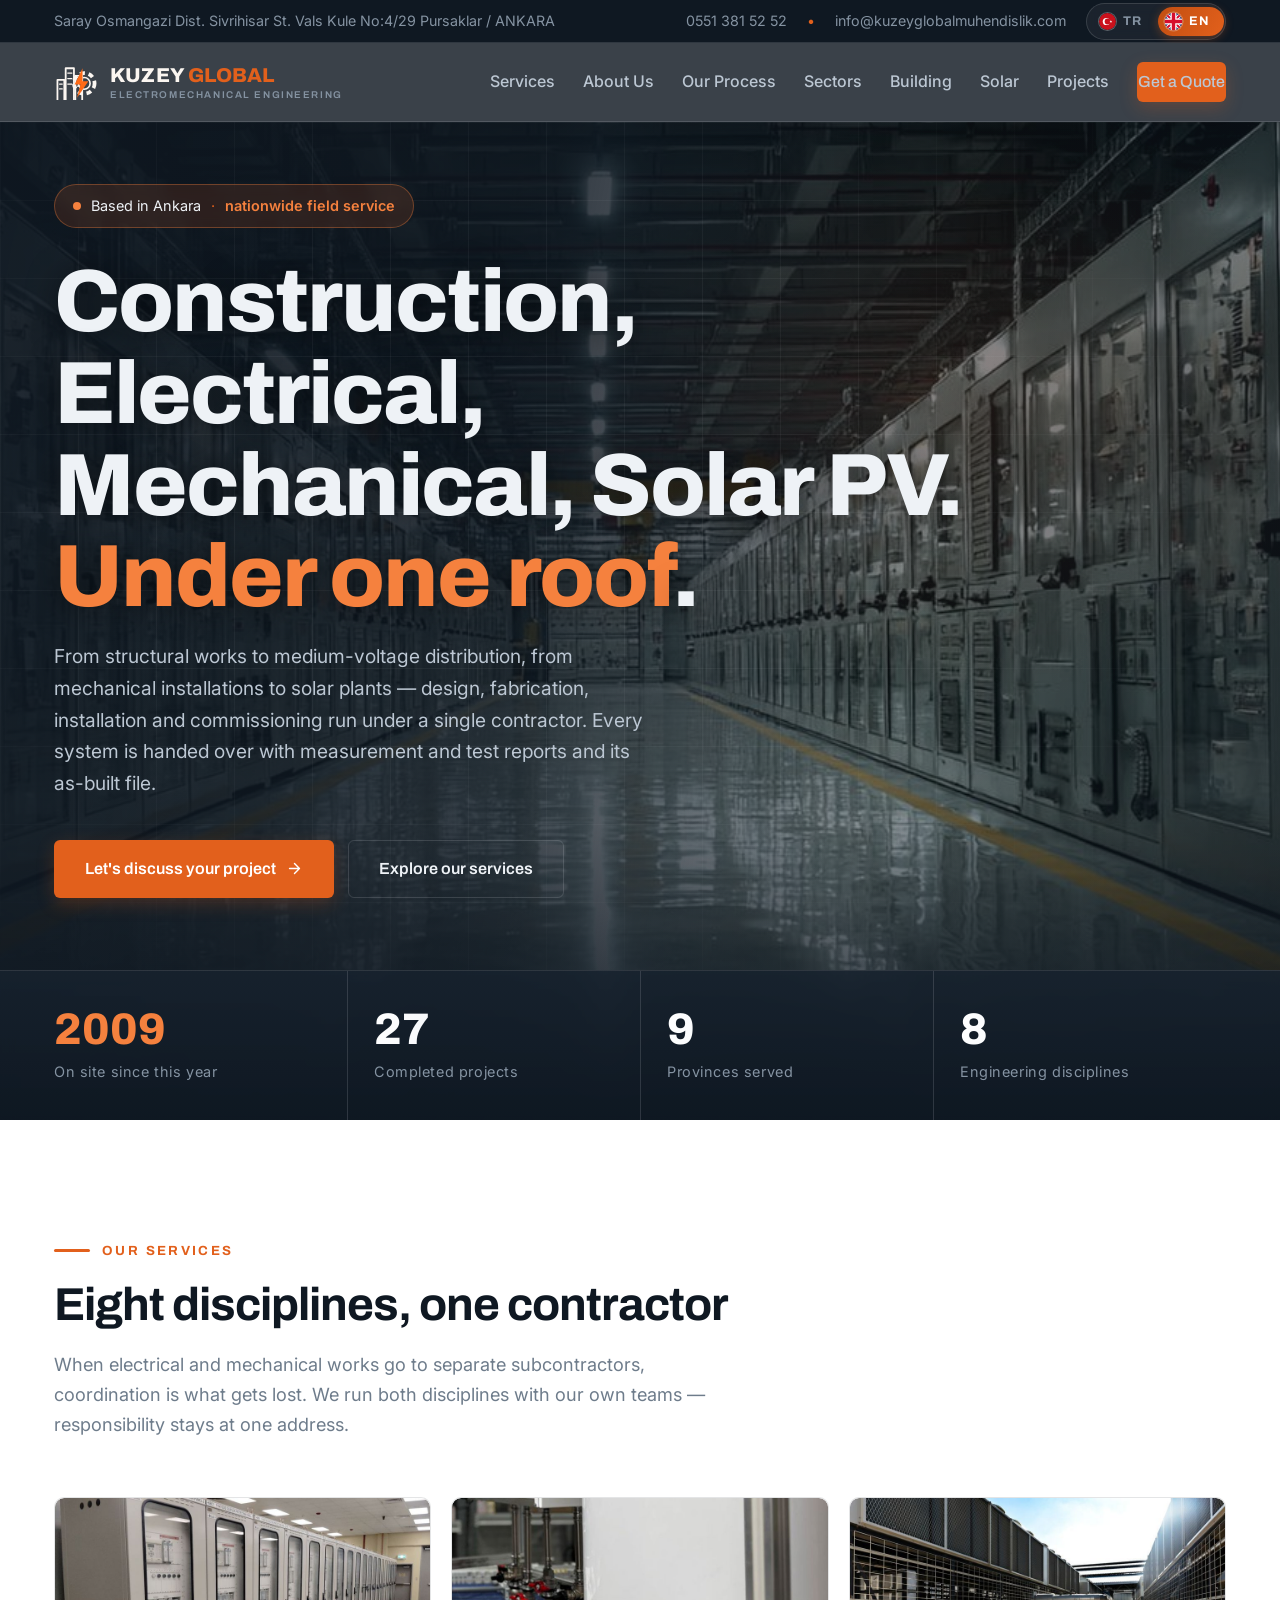
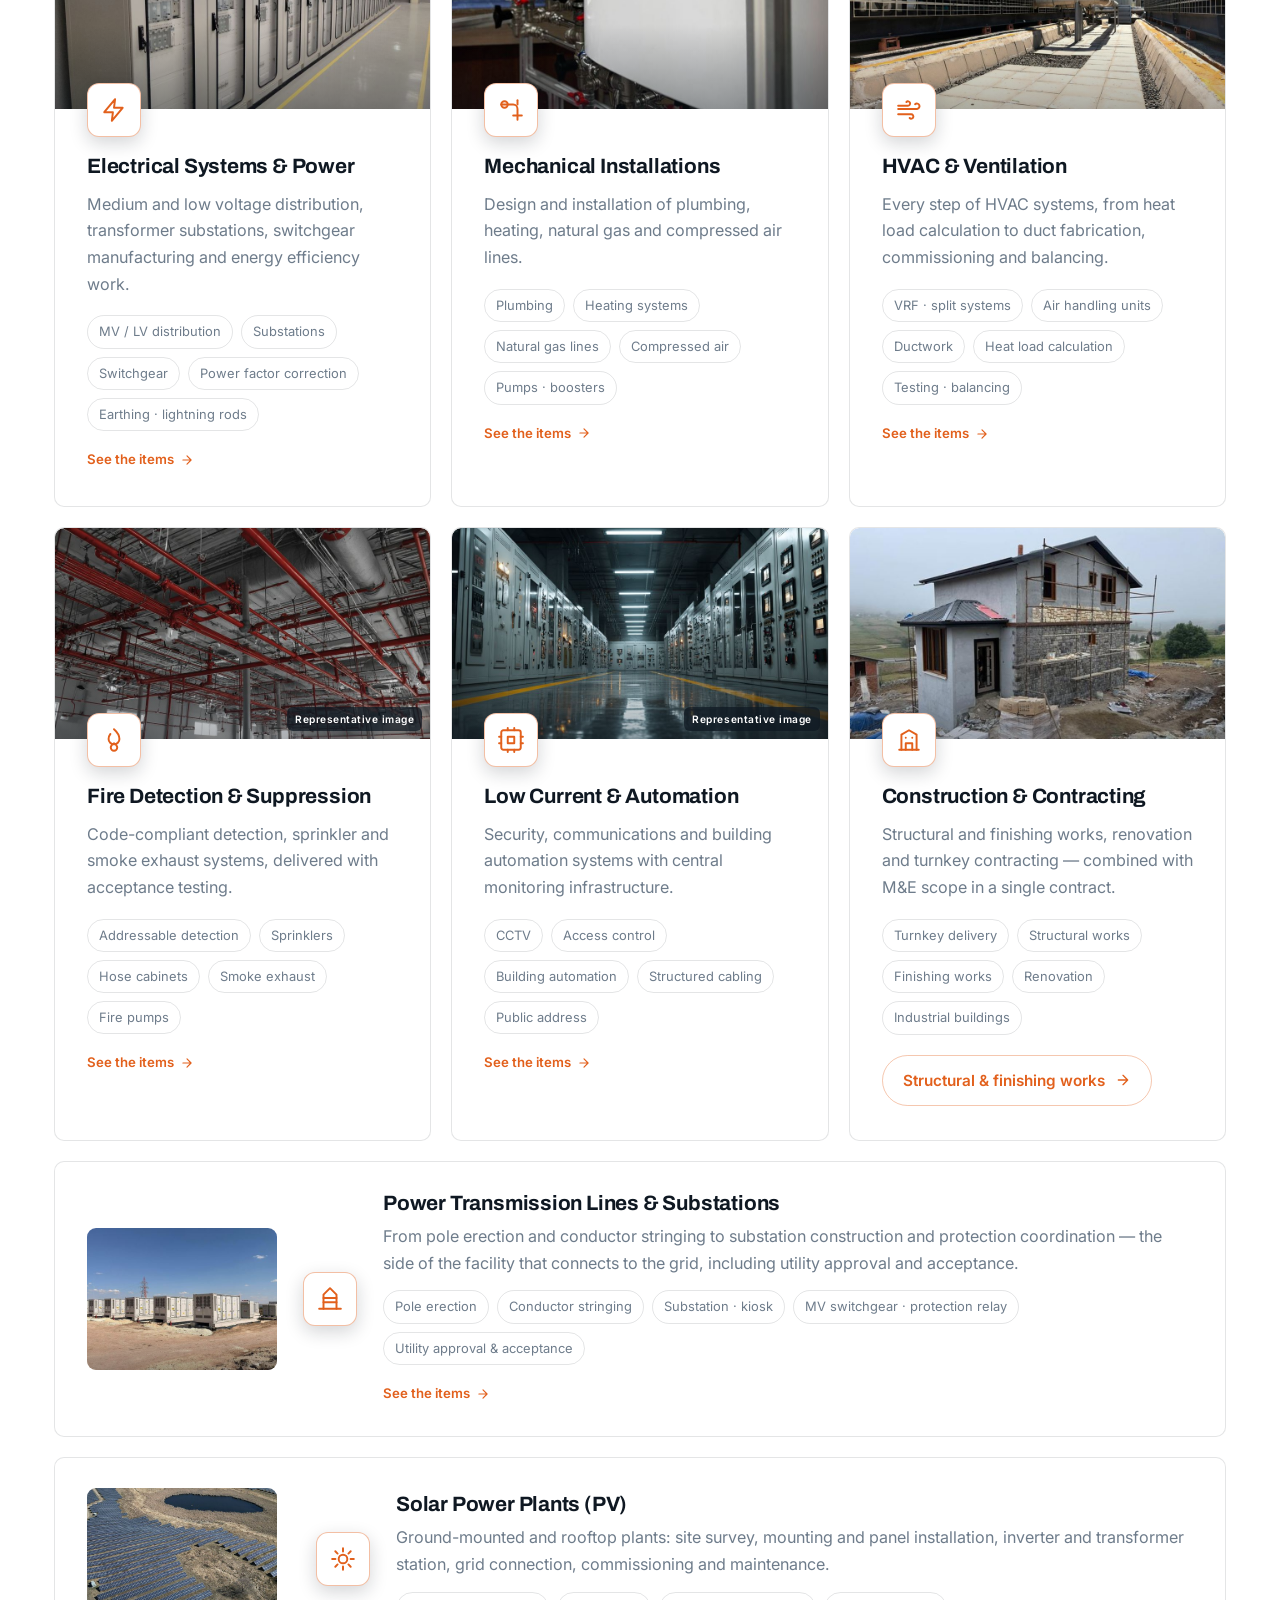
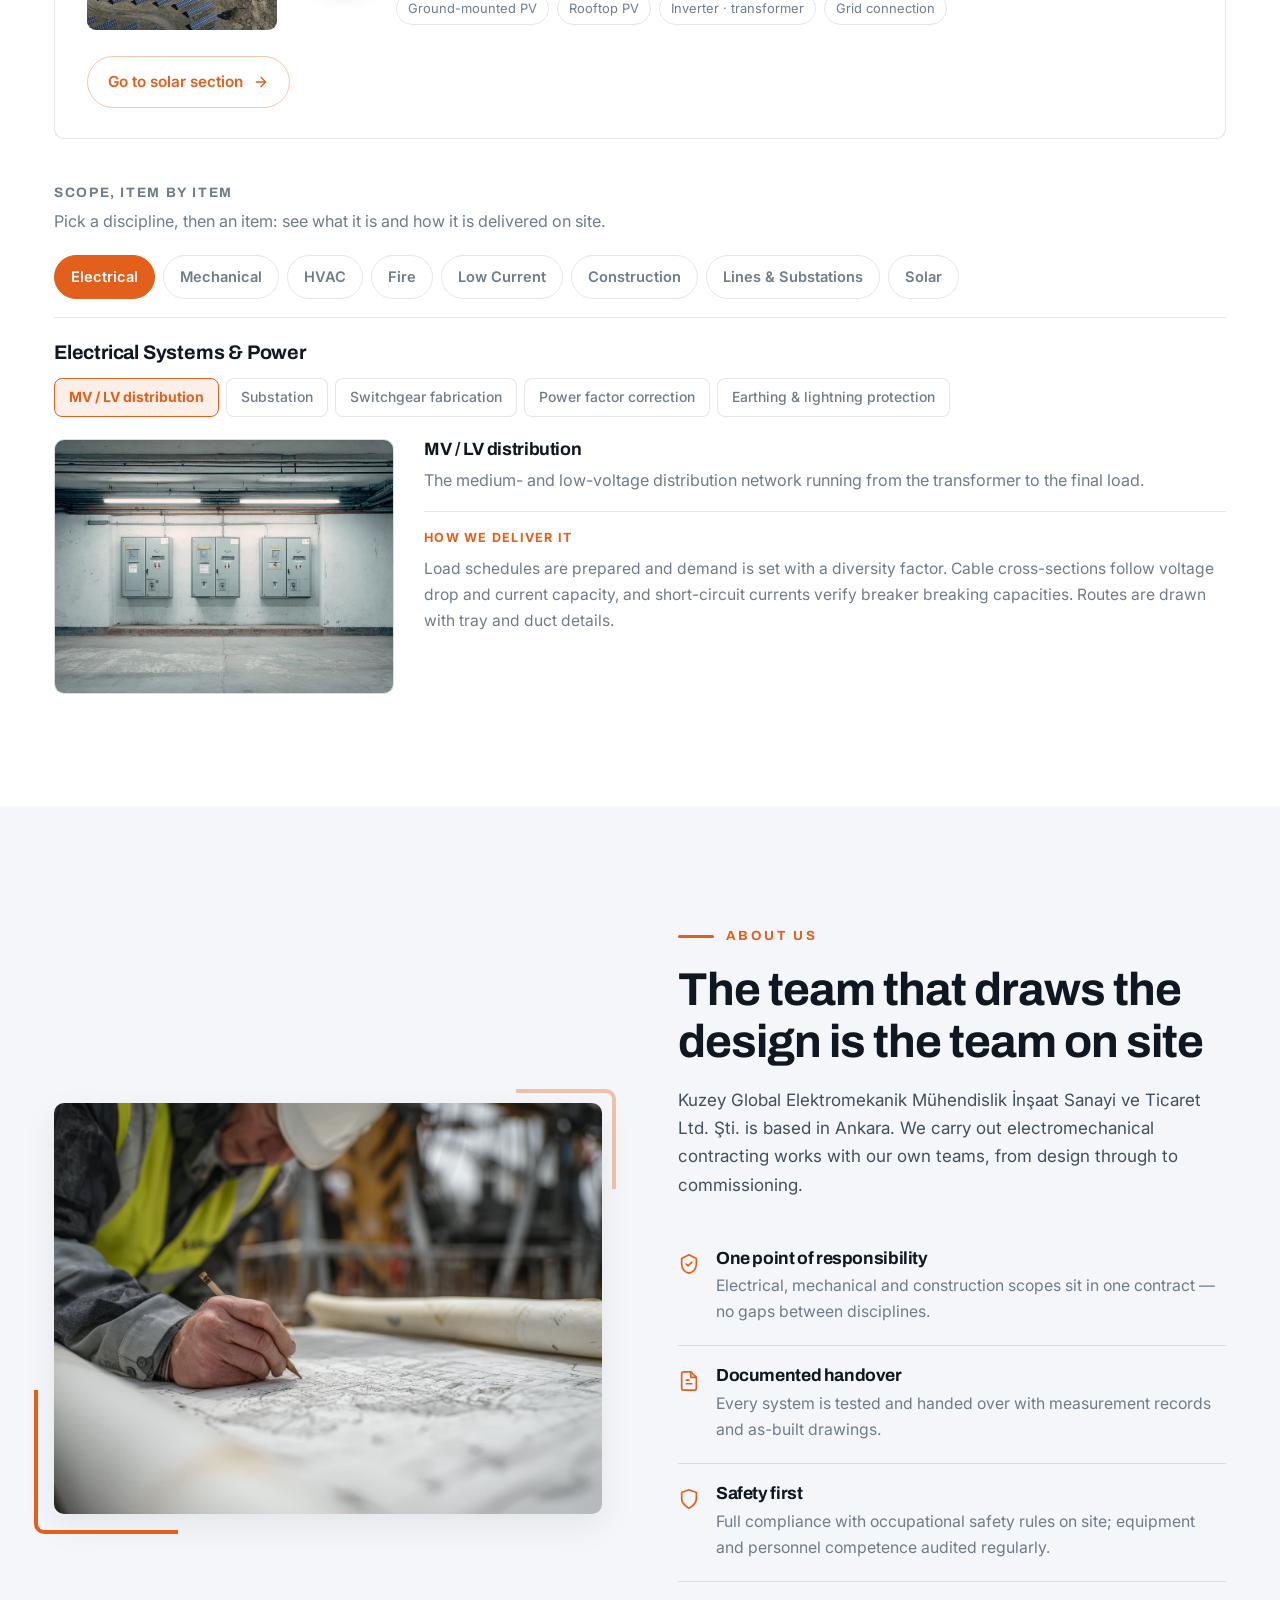
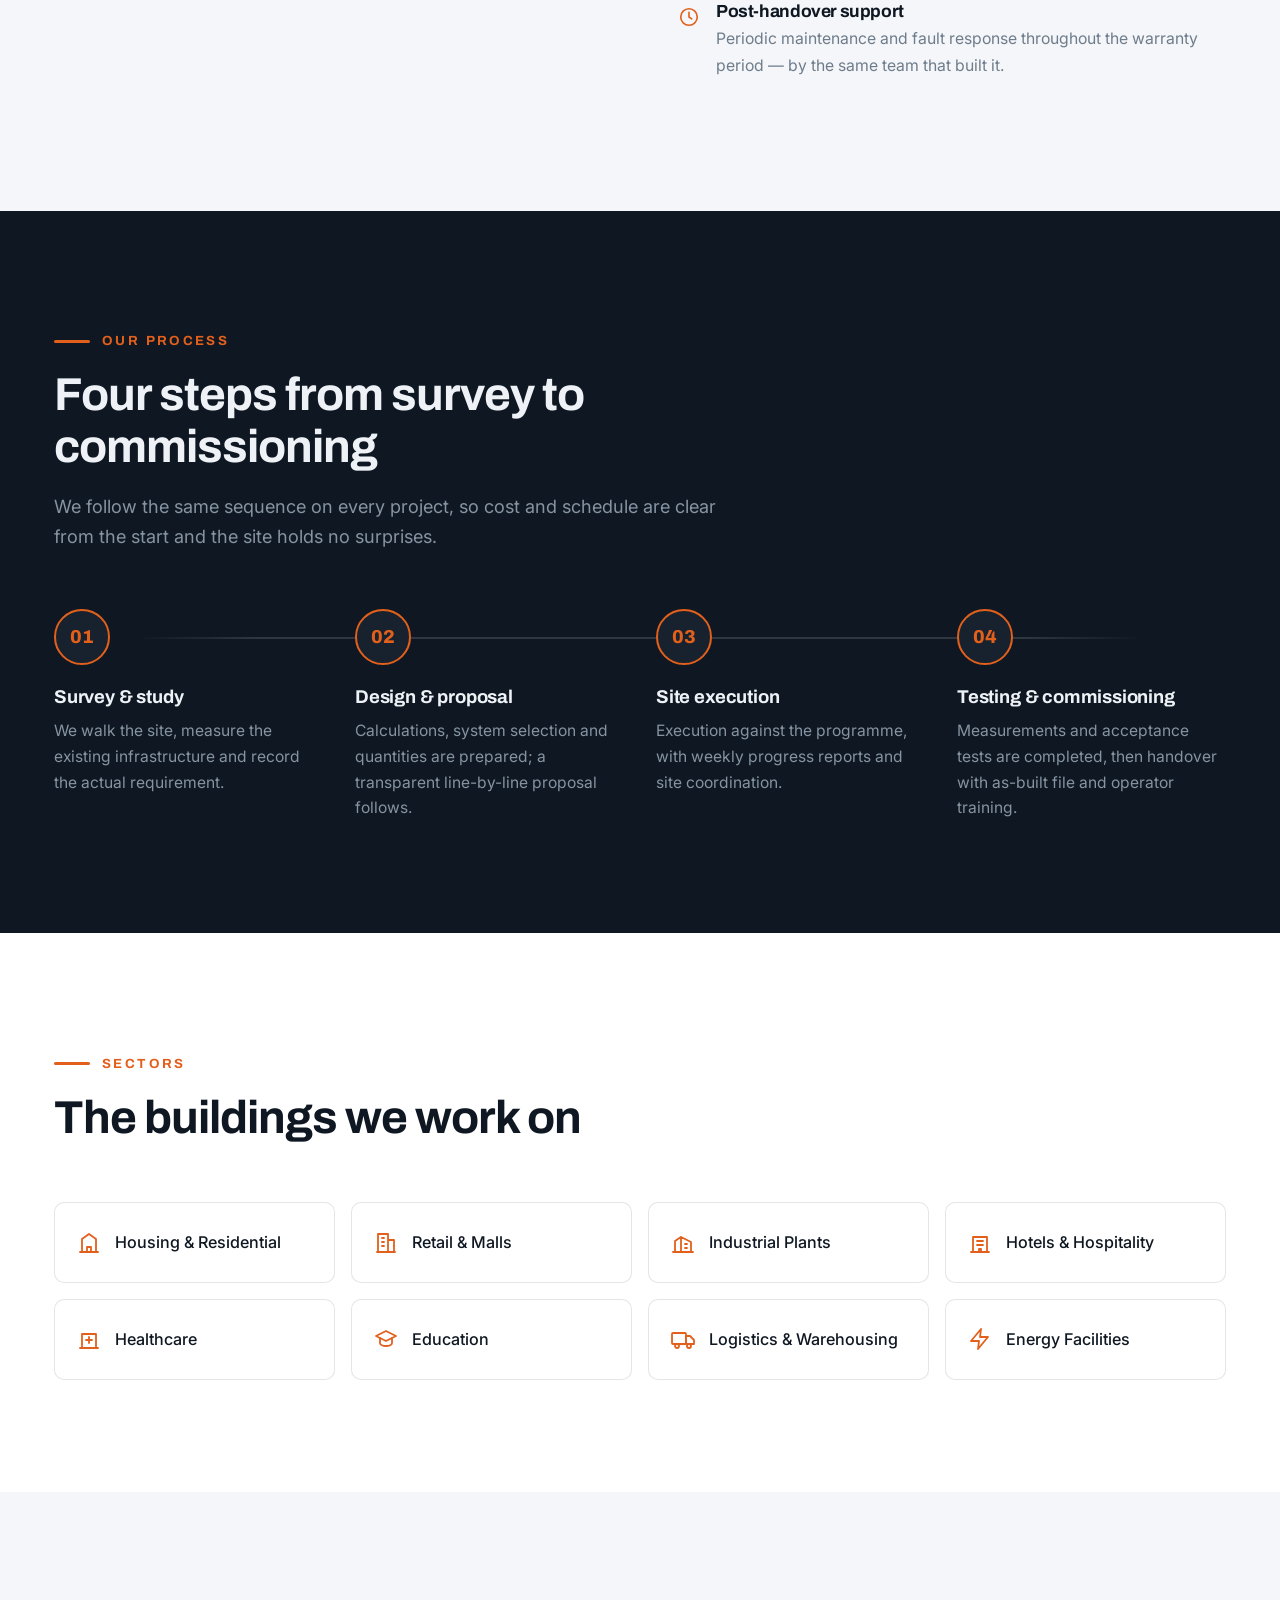
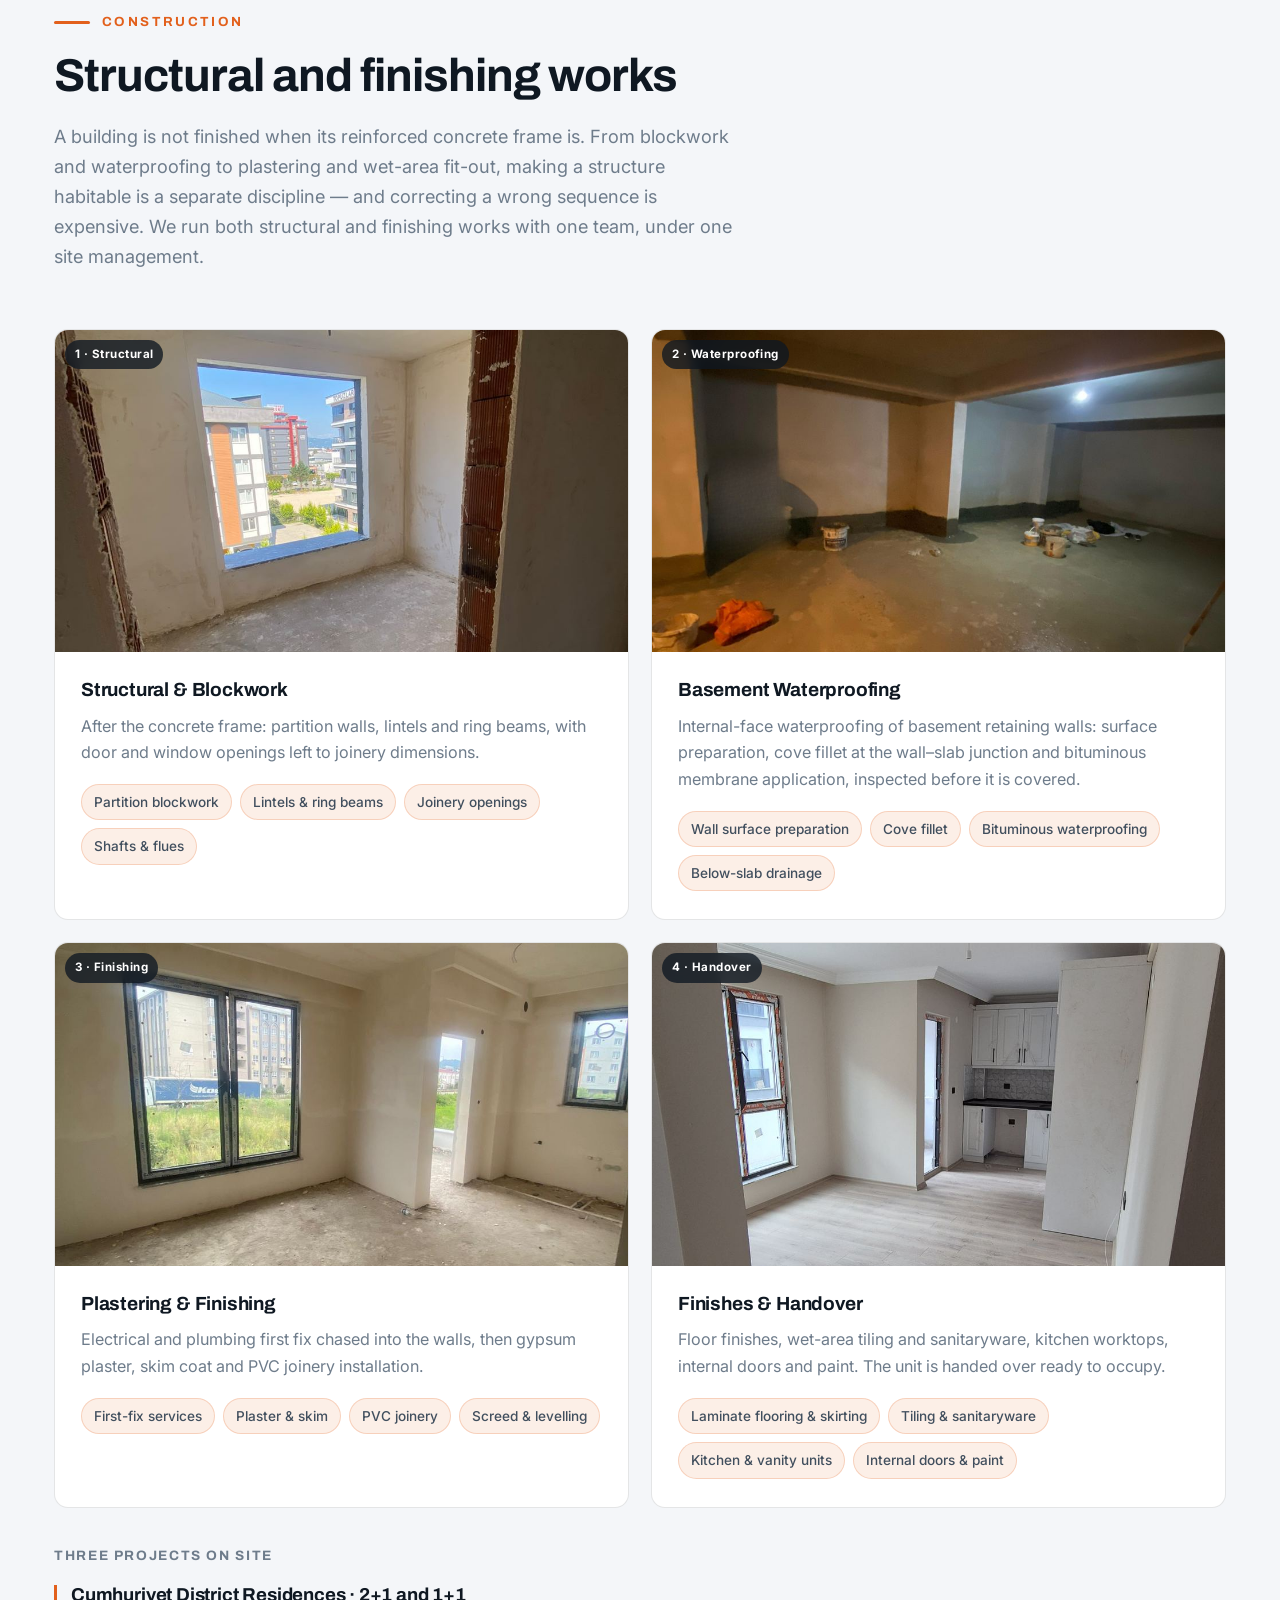
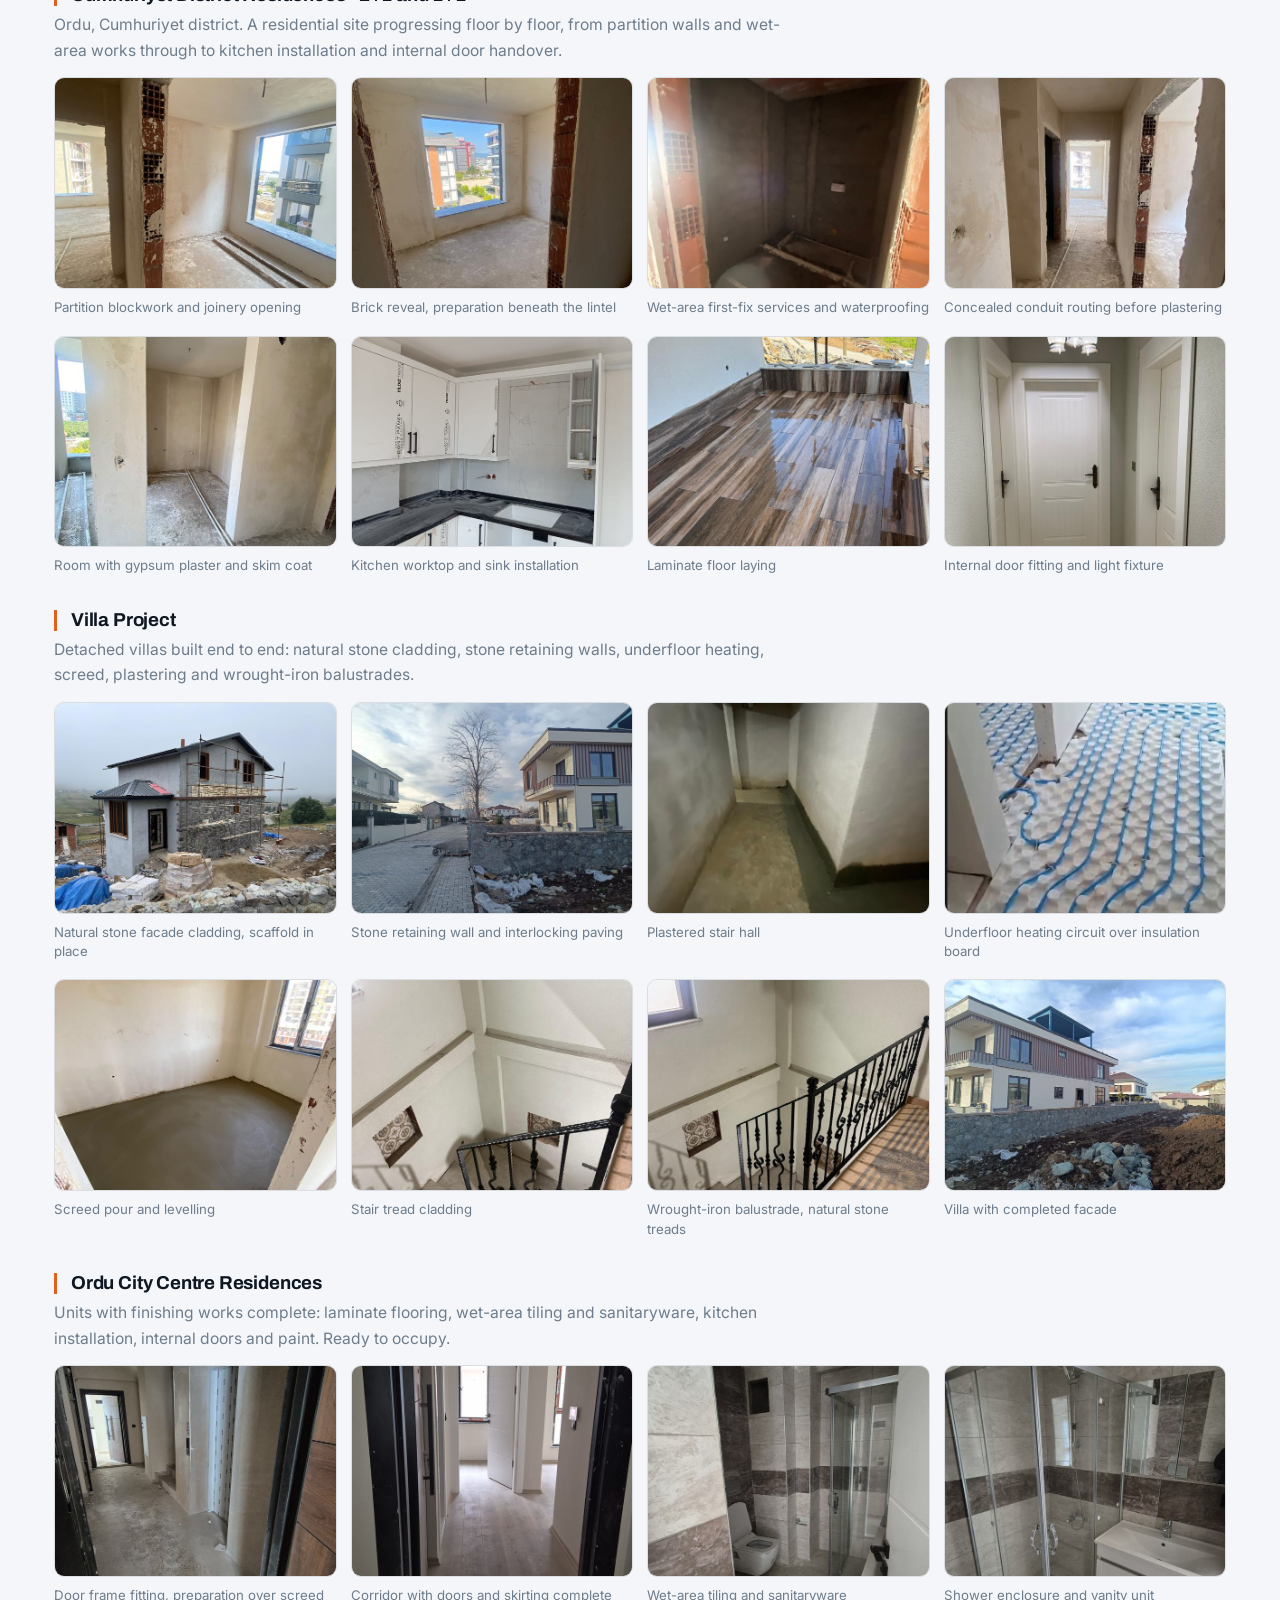
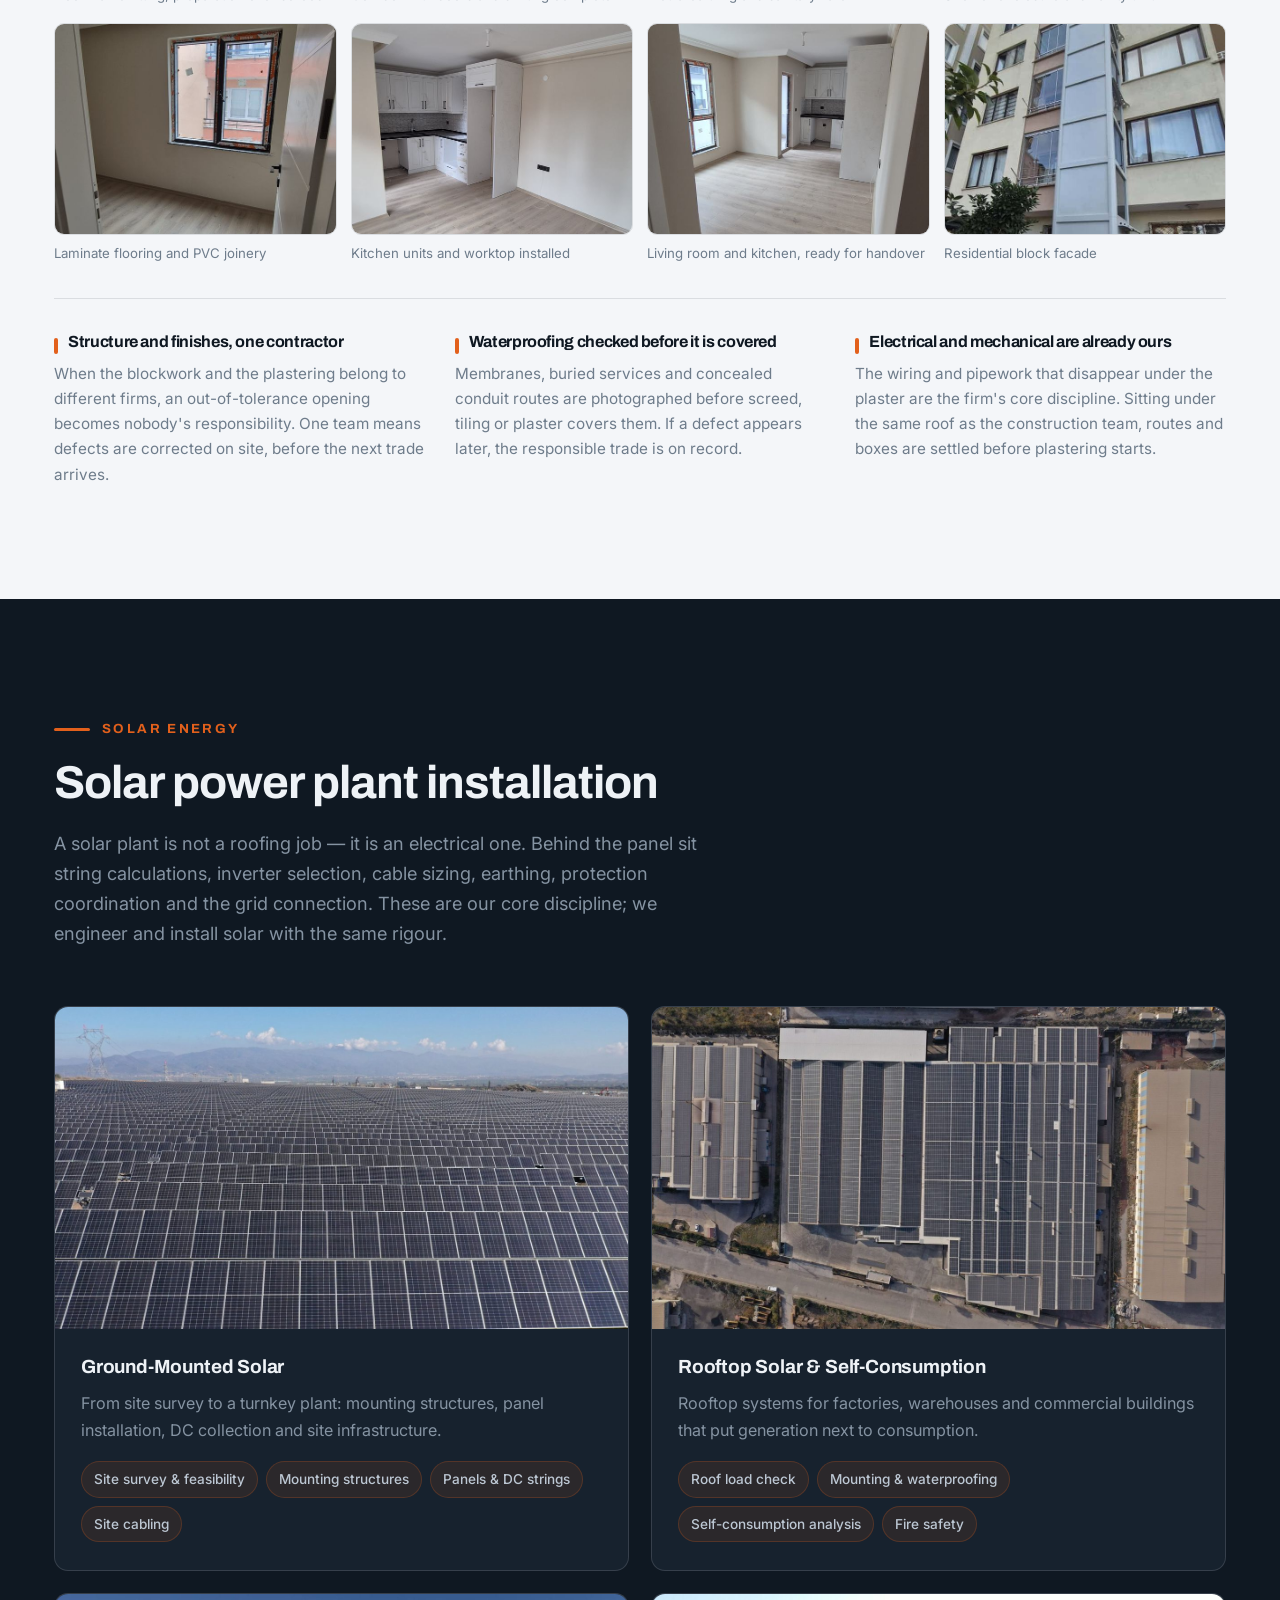
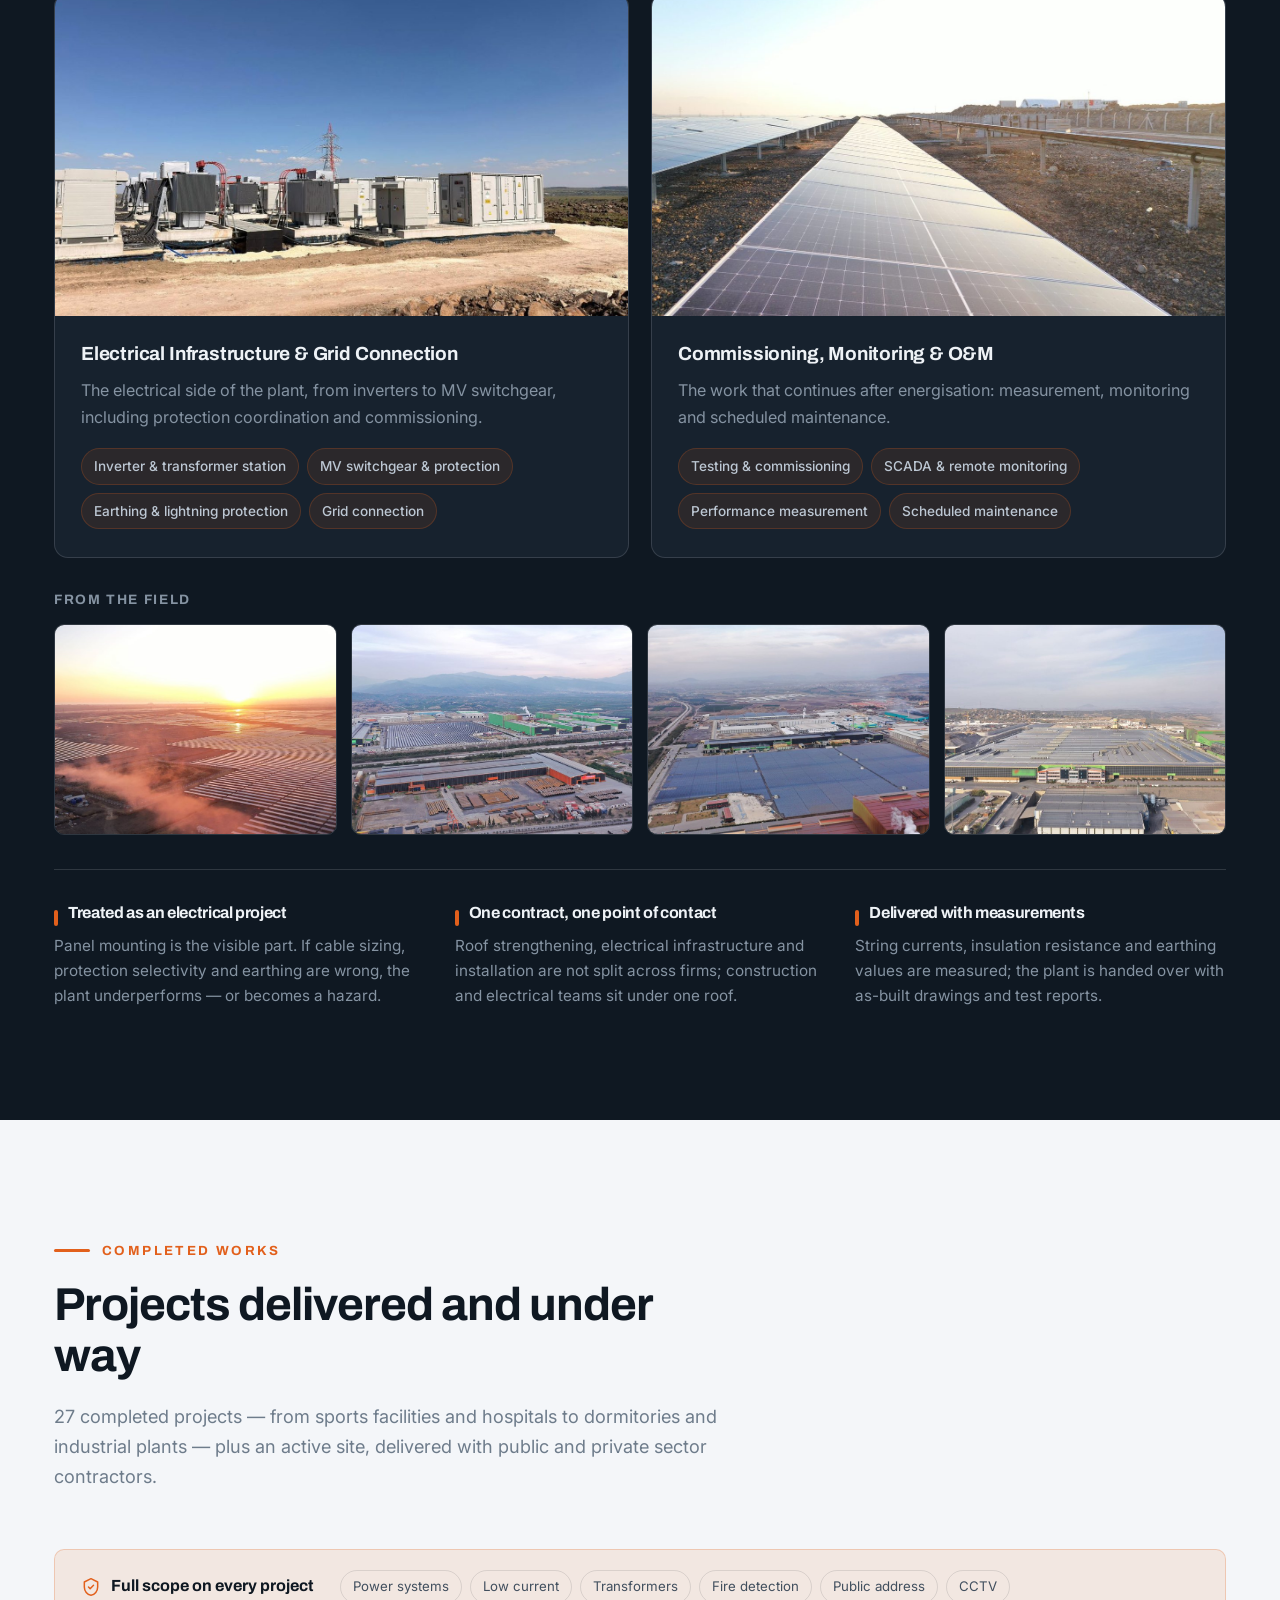
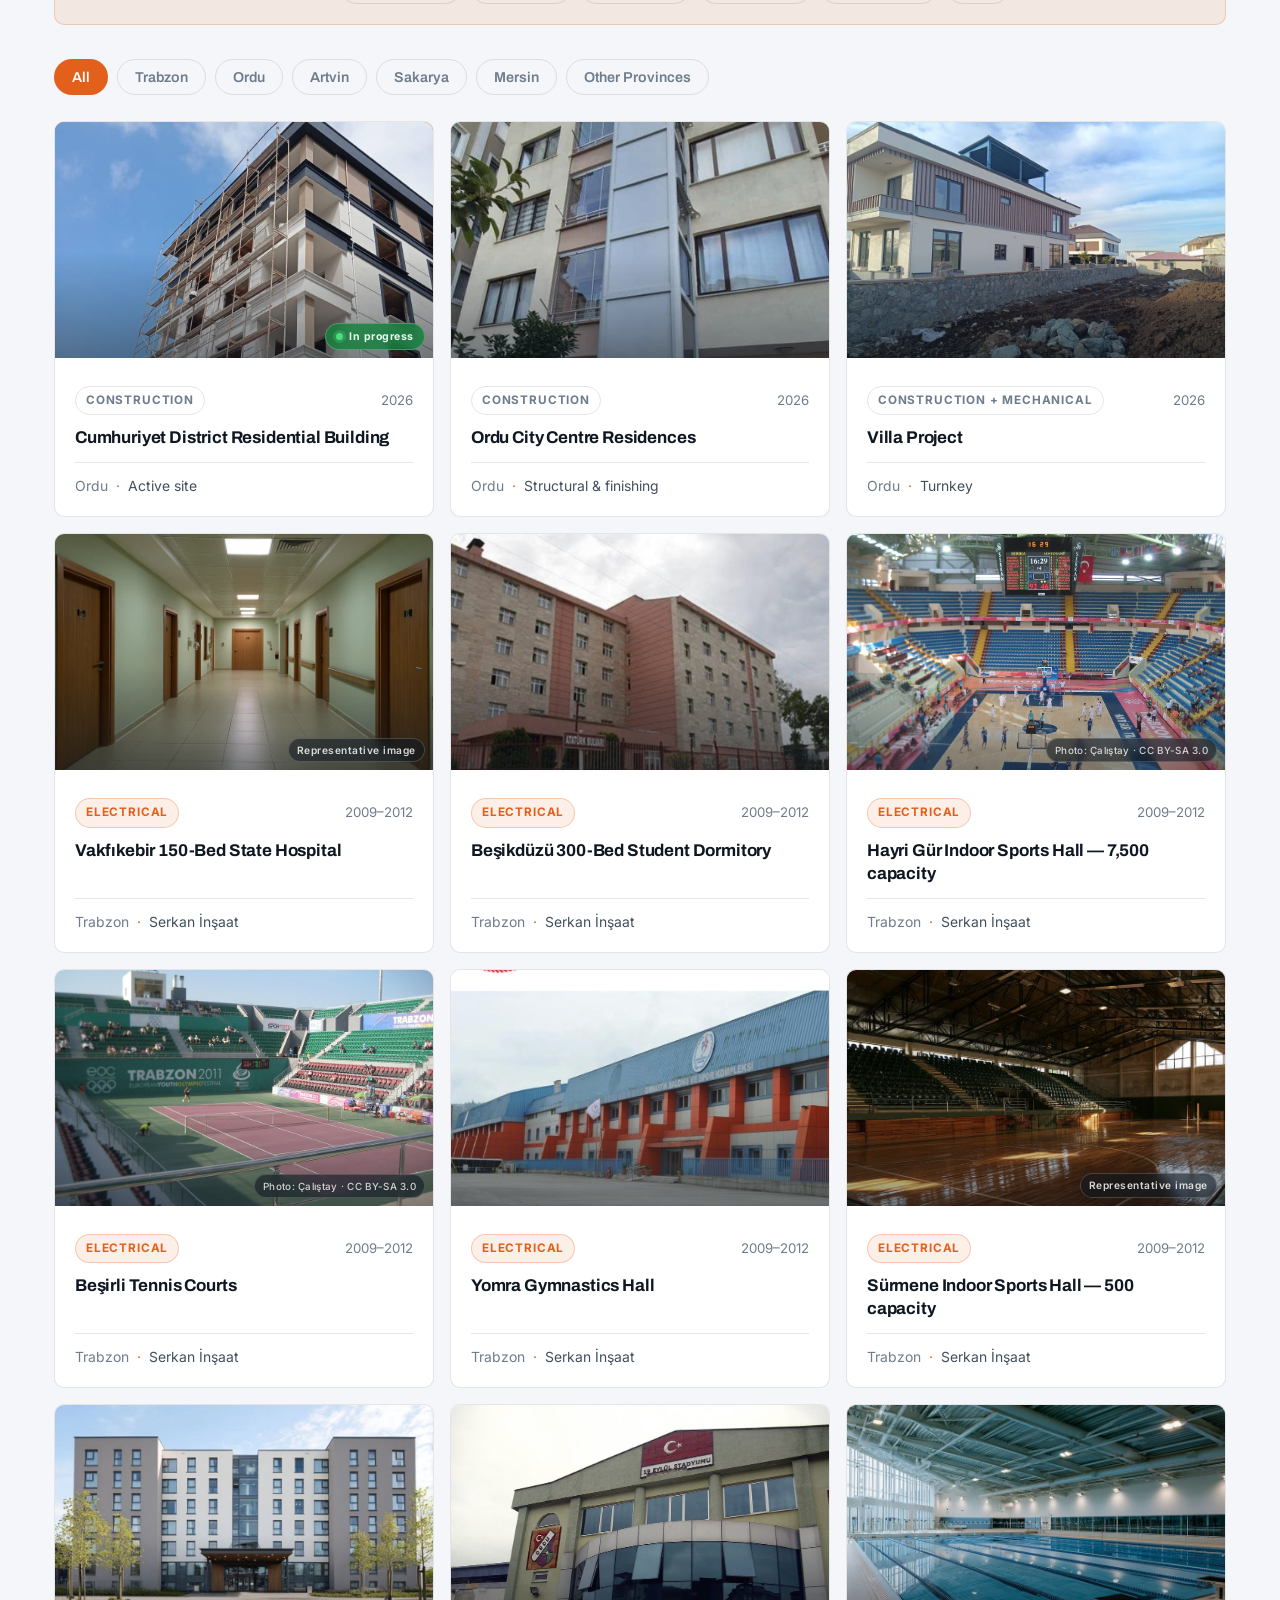
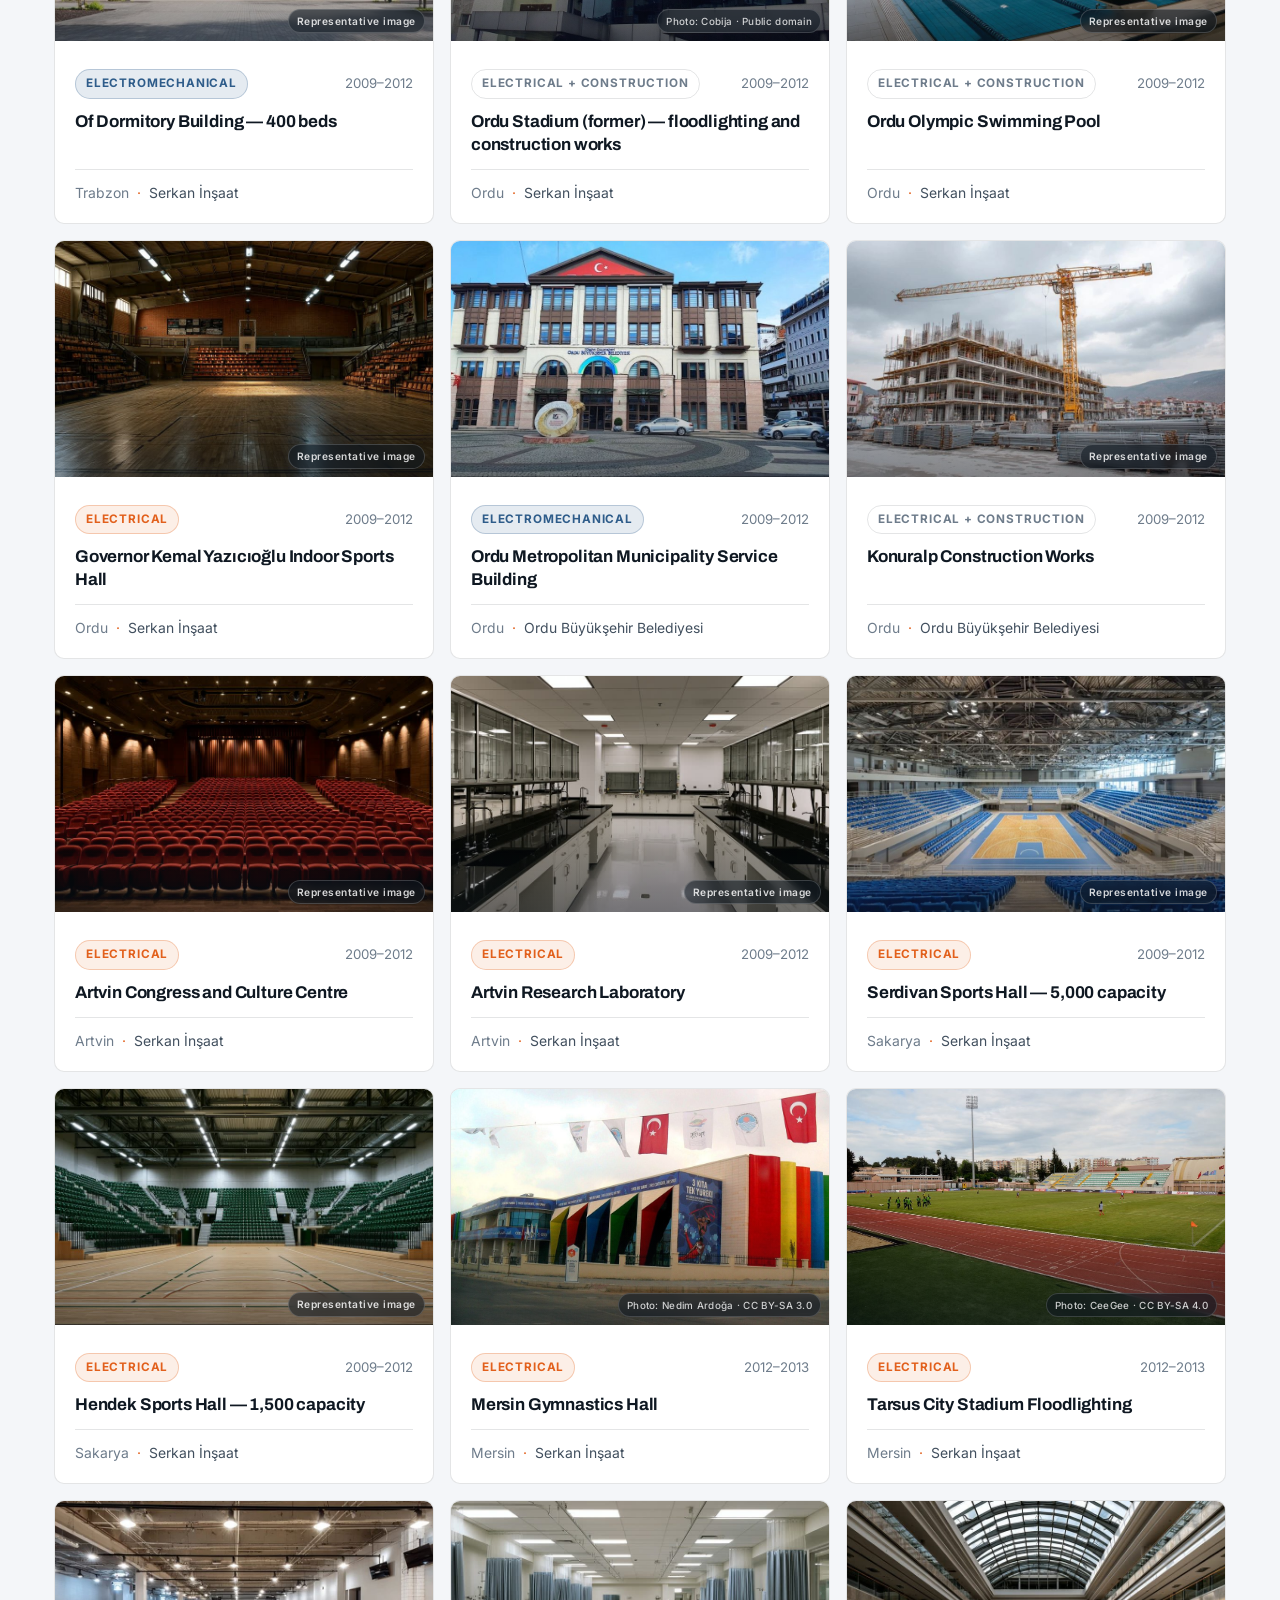
==== commit 89be028a: "Yayin guncellemesi: Mobilde e-posta adresi tasmasi giderildi" ====
--- a/index.html
+++ b/index.html
@@ -36,7 +36,7 @@
 <link rel="preconnect" href="https://fonts.googleapis.com">
 <link rel="preconnect" href="https://fonts.gstatic.com" crossorigin>
 <link href="https://fonts.googleapis.com/css2?family=Archivo:wght@500;600;700;800&family=Inter:wght@400;500;600&display=swap" rel="stylesheet">
-<link rel="stylesheet" href="css/stil.css?s=20">
+<link rel="stylesheet" href="css/stil.css?s=21">
 
 <!-- Yapisal veri: Google'a firmayi, adresi, hizmetleri makine okunur bicimde anlatir.
      Arama sonucunda zengin gorunum ve Haritalar eslesmesi icin gerekli. -->
--- a/css/stil.css
+++ b/css/stil.css
@@ -611,7 +611,12 @@
 }
 .iletisim-kalem .ikon svg { width: 19px; height: 19px; stroke: var(--turuncu); }
 .iletisim-kalem h4 { font-size: .76rem; letter-spacing: .14em; text-transform: uppercase; color: var(--metin-gri); font-weight: 700; margin-bottom: 6px; }
-.iletisim-kalem p, .iletisim-kalem a { font-size: .96rem; color: var(--metin-yumusak); display: block; }
+/* e-posta adresi bolunemeyen tek kelime; dar ekranda ikonun yanina
+   sigmayip sayfayi yatay kaydiriyordu (olculdu, 382 > 375 px). */
+.iletisim-kalem p, .iletisim-kalem a {
+  font-size: .96rem; color: var(--metin-yumusak); display: block;
+  overflow-wrap: anywhere;
+}
 .iletisim-kalem a:hover { color: var(--turuncu); }
 .harita {
   margin-top: 24px; aspect-ratio: 16 / 9; border-radius: 10px; overflow: hidden;
